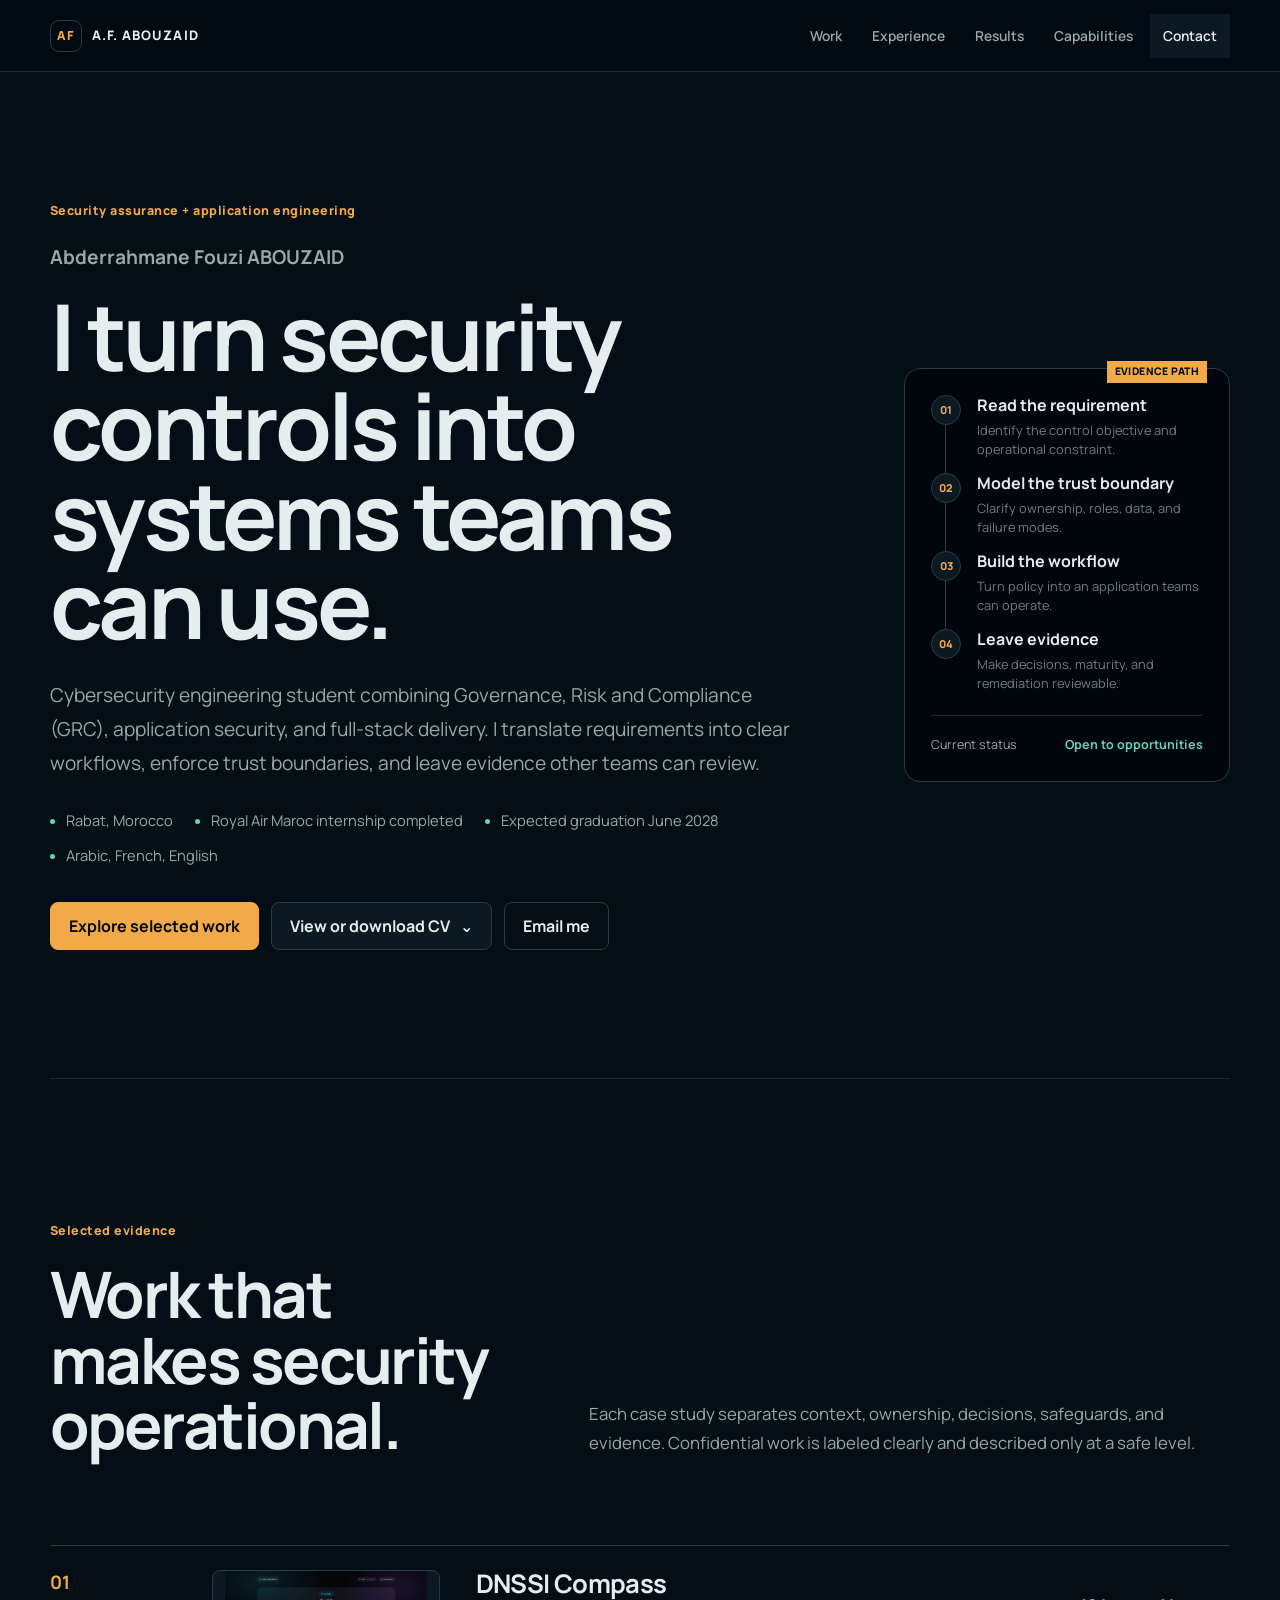
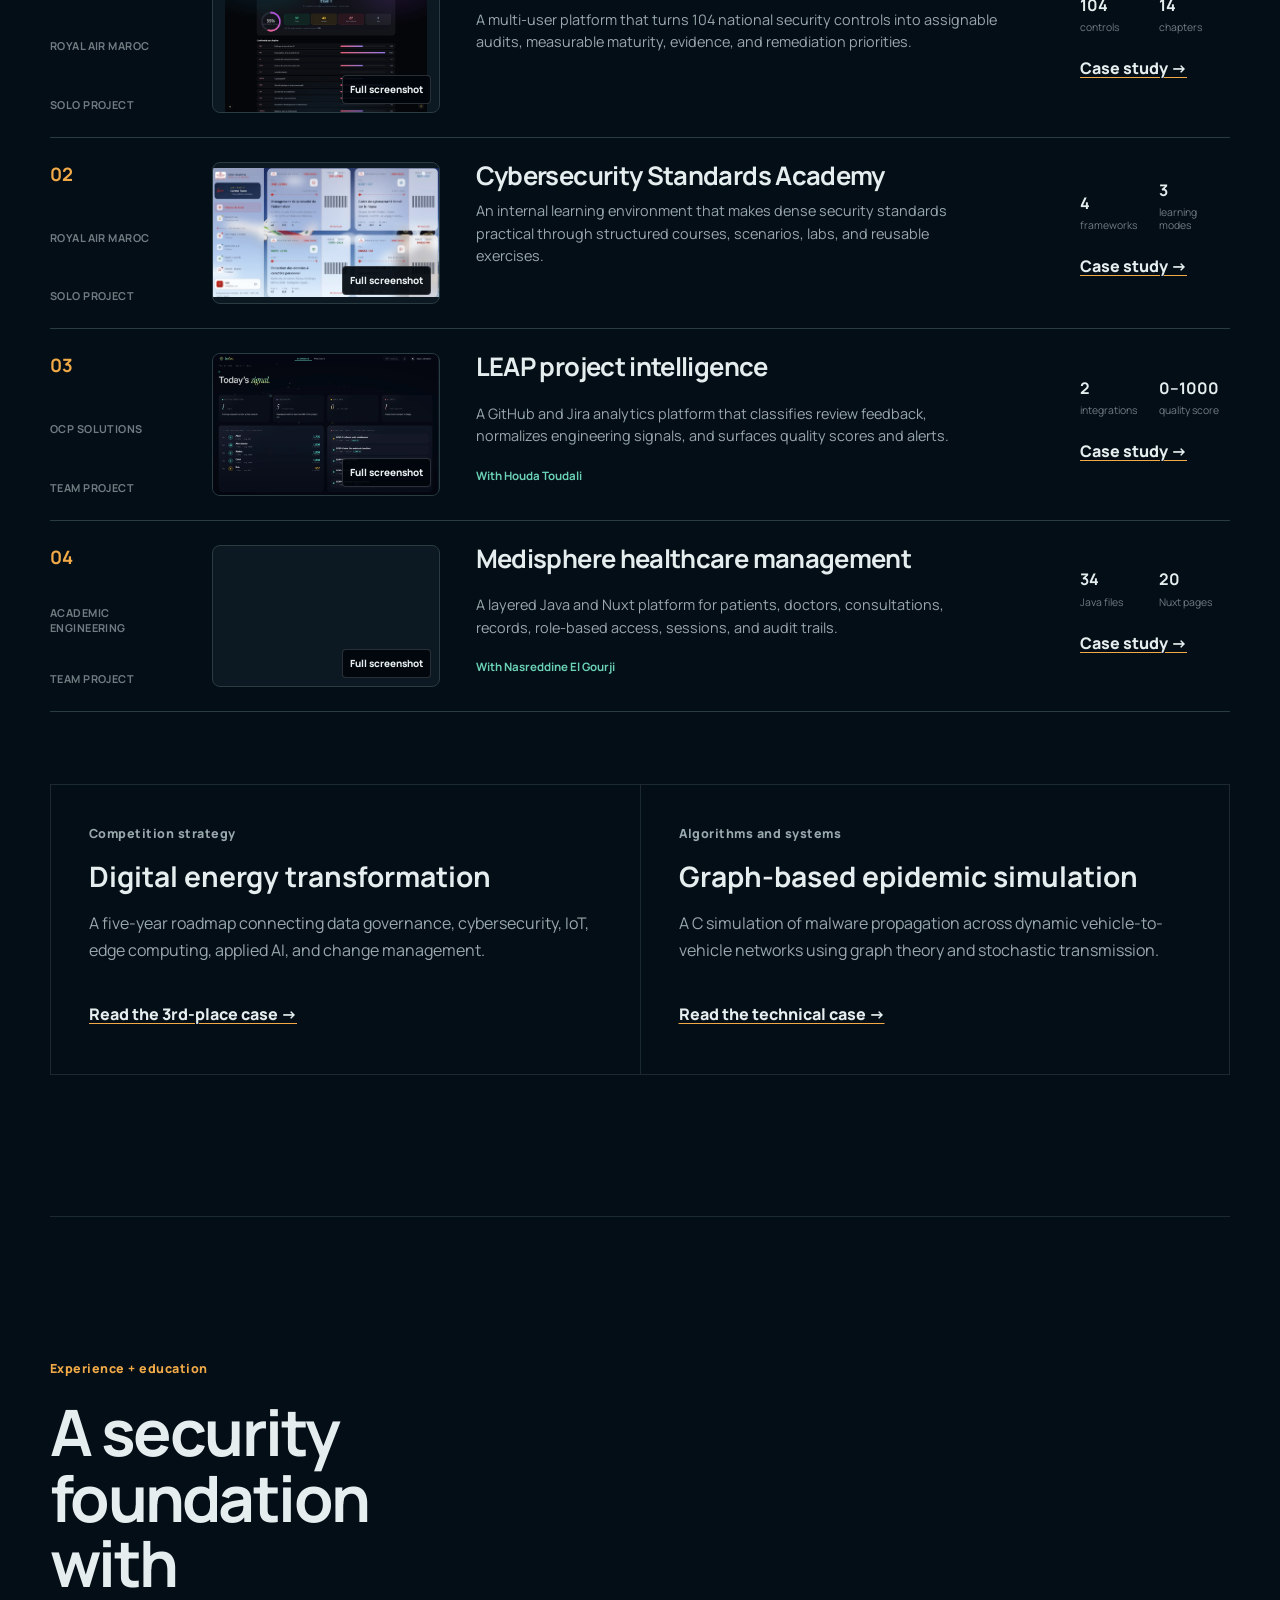
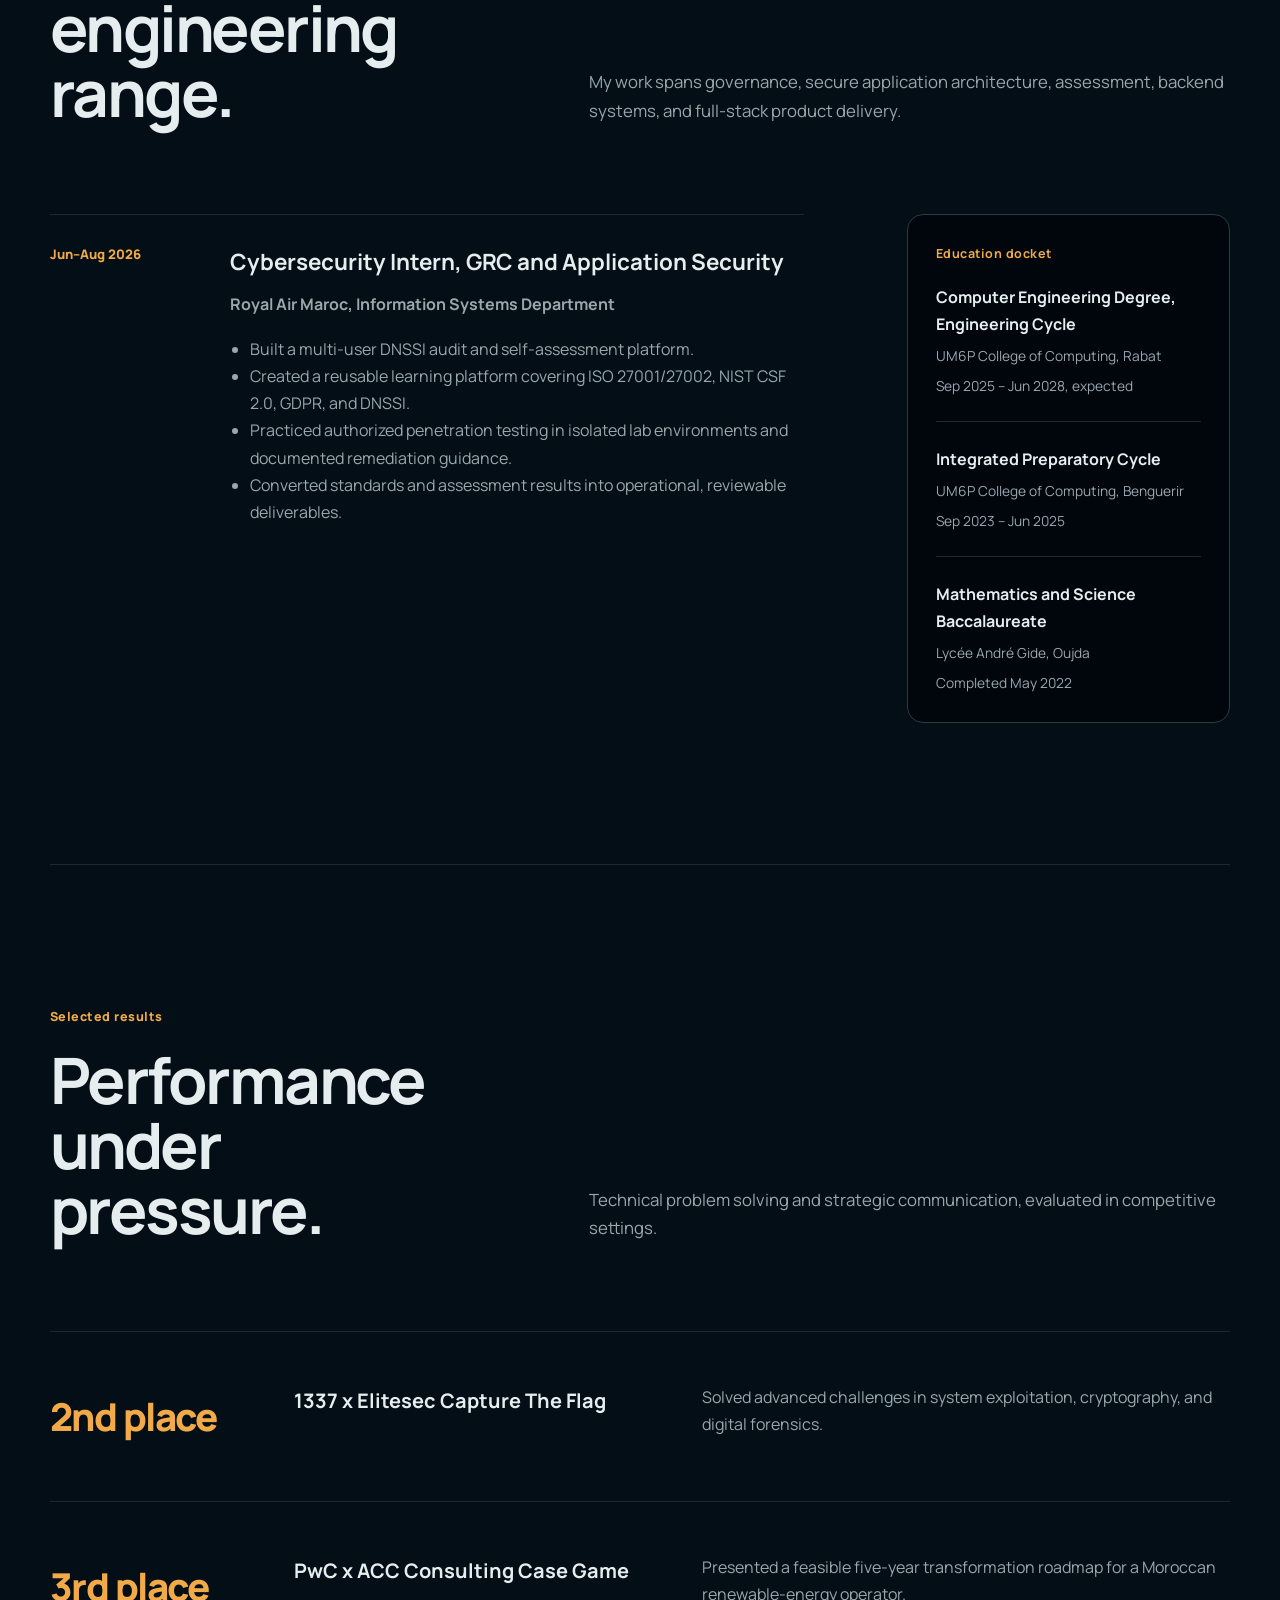
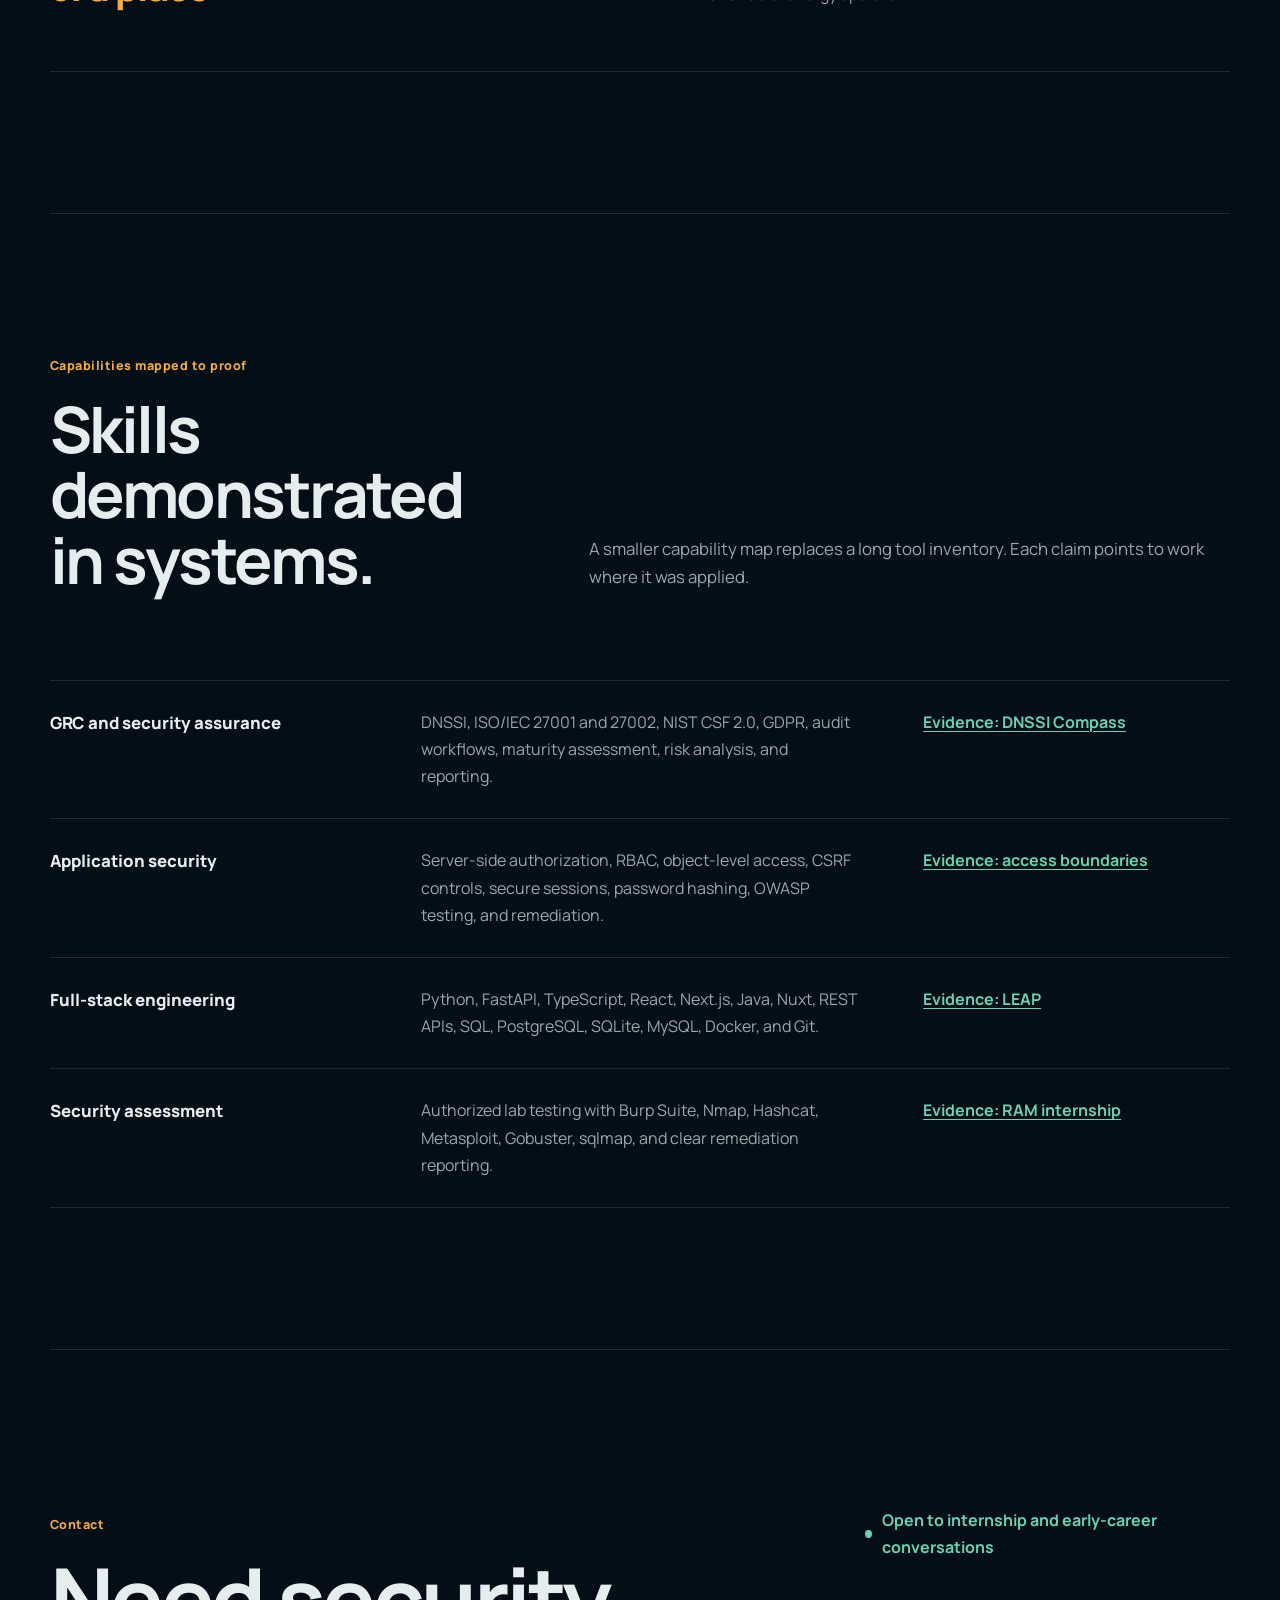
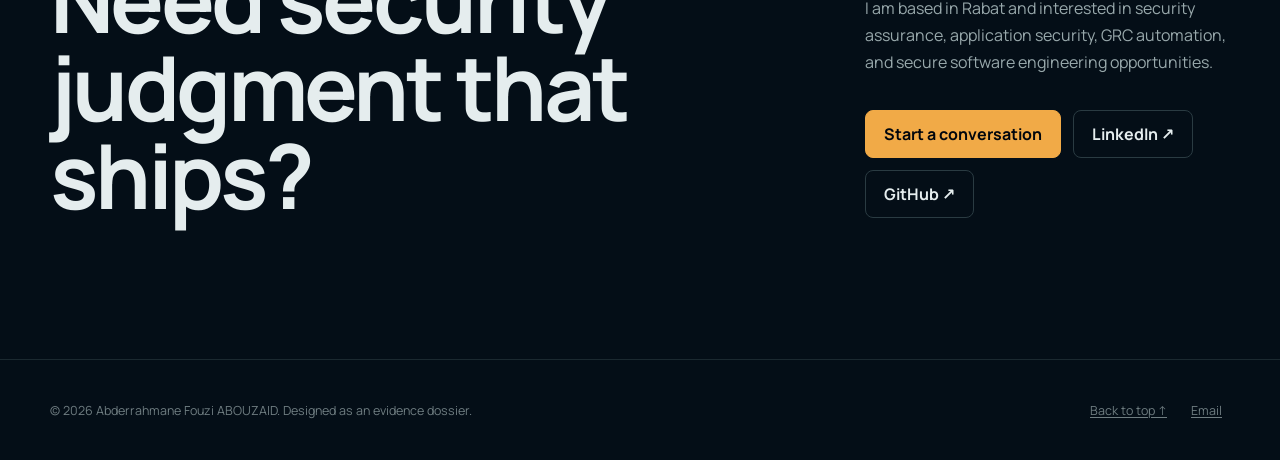
==== index.html @ c0b2b79f "dfe3" ====
<!DOCTYPE html>
<html lang="en">
  <head>
    <meta charset="utf-8">
    <meta name="viewport" content="width=device-width, initial-scale=1">
    <title>Abderrahmane Fouzi ABOUZAID | Security Assurance Engineer</title>
    <meta name="description" content="Abderrahmane Fouzi ABOUZAID is a cybersecurity engineering student building secure applications, GRC automation, and evidence-led compliance systems.">
    <meta name="theme-color" content="#101820">
    <link rel="canonical" href="https://abderrahmane-fouzi-abouzaid.github.io/">
    <link rel="icon" href="favicon.svg" type="image/svg+xml">
    <meta property="og:type" content="website">
    <meta property="og:title" content="Abderrahmane Fouzi ABOUZAID | Security Assurance Engineer">
    <meta property="og:description" content="Turning security controls into systems teams can use.">
    <meta property="og:url" content="https://abderrahmane-fouzi-abouzaid.github.io/">
    <meta property="og:image" content="https://abderrahmane-fouzi-abouzaid.github.io/assets/og-cover.png">
    <meta property="og:image:width" content="1200">
    <meta property="og:image:height" content="630">
    <meta name="twitter:card" content="summary_large_image">
    <meta name="twitter:title" content="Abderrahmane Fouzi ABOUZAID | Security Assurance Engineer">
    <meta name="twitter:description" content="Turning security controls into systems teams can use.">
    <meta name="twitter:image" content="https://abderrahmane-fouzi-abouzaid.github.io/assets/og-cover.png">
    <link rel="stylesheet" href="styles.css">
    <script type="application/ld+json">
      {
        "@context": "https://schema.org",
        "@type": "Person",
        "name": "Abderrahmane Fouzi ABOUZAID",
        "url": "https://abderrahmane-fouzi-abouzaid.github.io/",
        "email": "mailto:abderrahmaneabouzaid@gmail.com",
        "address": {
          "@type": "PostalAddress",
          "addressLocality": "Rabat",
          "addressCountry": "MA"
        },
        "alumniOf": {
          "@type": "CollegeOrUniversity",
          "name": "UM6P College of Computing"
        },
        "knowsAbout": [
          "Cybersecurity",
          "Security assurance",
          "Governance risk and compliance",
          "Application security",
          "Software engineering"
        ],
        "sameAs": [
          "https://github.com/Abderrahmane-Fouzi-ABOUZAID",
          "https://www.linkedin.com/in/abderrahmane-fouzi-abouzaid-2502b6331/"
        ]
      }
    </script>
  </head>
  <body>
    <a class="skip-link" href="#main-content">Skip to main content</a>

    <header class="site-header">
      <nav class="site-nav shell" aria-label="Primary navigation">
        <a class="brand" href="#top" aria-label="Abderrahmane Fouzi ABOUZAID, home">
          <span class="brand-mark" aria-hidden="true">AF</span>
          <span class="brand-name">A.F. ABOUZAID</span>
        </a>
        <button class="menu-toggle" type="button" aria-expanded="false" aria-controls="primary-links" aria-label="Open navigation" data-menu-button>
          <span class="menu-toggle-lines" aria-hidden="true"></span>
        </button>
        <div class="nav-links" id="primary-links" data-nav-links>
          <a href="#work">Work</a>
          <a href="#experience">Experience</a>
          <a href="#results">Results</a>
          <a href="#capabilities">Capabilities</a>
          <a href="#contact">Contact</a>
        </div>
      </nav>
    </header>

    <main id="main-content">
      <section class="hero shell" id="top" aria-labelledby="hero-title">
        <div>
          <p class="eyebrow">Security assurance + application engineering</p>
          <p class="hero-name">Abderrahmane Fouzi ABOUZAID</p>
          <h1 id="hero-title">I turn security controls into systems teams can use.</h1>
          <p class="hero-lead">Cybersecurity engineering student combining Governance, Risk and Compliance (GRC), application security, and full-stack delivery. I translate requirements into clear workflows, enforce trust boundaries, and leave evidence other teams can review.</p>
          <ul class="hero-meta" aria-label="Profile summary">
            <li>Rabat, Morocco</li>
            <li>Royal Air Maroc internship completed</li>
            <li>Expected graduation June 2028</li>
            <li>Arabic, French, English</li>
          </ul>
          <div class="action-row">
            <a class="button button-primary" href="#work">Explore selected work</a>
            <details class="cv-chooser" data-cv-chooser>
              <summary class="button">View or download CV</summary>
              <div class="cv-menu" role="group" aria-labelledby="cv-menu-heading">
                <p class="cv-menu-heading" id="cv-menu-heading">Choose a language and action</p>
                <div class="cv-row">
                  <span class="cv-language"><strong>English</strong><small>English CV</small></span>
                  <a class="cv-action" href="Abderrahmane-Fouzi-ABOUZAID-CV-Anglais.pdf" target="_blank" rel="noopener noreferrer" aria-label="View English CV, opens in a new tab">View ↗</a>
                  <a class="cv-action" href="Abderrahmane-Fouzi-ABOUZAID-CV-Anglais.pdf" download="Abderrahmane-Fouzi-ABOUZAID-CV-English.pdf" aria-label="Download English CV">Download ↓</a>
                </div>
                <div class="cv-row">
                  <span class="cv-language"><strong>Français</strong><small>CV en français</small></span>
                  <a class="cv-action" href="Abderrahmane-Fouzi-ABOUZAID-CV-Francais.pdf" target="_blank" rel="noopener noreferrer" aria-label="View French CV, opens in a new tab">View ↗</a>
                  <a class="cv-action" href="Abderrahmane-Fouzi-ABOUZAID-CV-Francais.pdf" download="Abderrahmane-Fouzi-ABOUZAID-CV-French.pdf" aria-label="Download French CV">Download ↓</a>
                </div>
              </div>
            </details>
            <a class="button button-quiet" href="mailto:abderrahmaneabouzaid@gmail.com?subject=Portfolio%20enquiry">Email me</a>
          </div>
        </div>

        <aside class="hero-dossier" aria-label="Security assurance approach">
          <ol class="assurance-path">
            <li><div><strong>Read the requirement</strong><span>Identify the control objective and operational constraint.</span></div></li>
            <li><div><strong>Model the trust boundary</strong><span>Clarify ownership, roles, data, and failure modes.</span></div></li>
            <li><div><strong>Build the workflow</strong><span>Turn policy into an application teams can operate.</span></div></li>
            <li><div><strong>Leave evidence</strong><span>Make decisions, maturity, and remediation reviewable.</span></div></li>
          </ol>
          <div class="dossier-status"><span>Current status</span><strong>Open to opportunities</strong></div>
        </aside>
      </section>

      <section class="section shell" id="work" aria-labelledby="work-title">
        <div class="section-heading">
          <div>
            <p class="section-label">Selected evidence</p>
            <h2 class="section-title" id="work-title">Work that makes security operational.</h2>
          </div>
          <p class="section-intro">Each case study separates context, ownership, decisions, safeguards, and evidence. Confidential work is labeled clearly and described only at a safe level.</p>
        </div>

        <div class="project-index-list">
          <article class="project-row">
            <p class="project-row-meta"><strong>01</strong><span>Royal Air Maroc</span><span>Solo project</span></p>
            <div class="project-row-copy">
              <h3><a href="projects/dnssi.html">DNSSI Compass</a></h3>
              <a class="project-thumb" href="assets/dnssi-compass.webp" target="_blank" rel="noopener noreferrer" aria-label="View the full DNSSI Compass screenshot in a new tab">
                <img src="assets/dnssi-compass.webp" width="2160" height="1500" alt="DNSSI Compass compliance summary with maturity and chapter-level results" loading="lazy" decoding="async">
                <span>Full screenshot ↗</span>
              </a>
              <p>A multi-user platform that turns 104 national security controls into assignable audits, measurable maturity, evidence, and remediation priorities.</p>
            </div>
            <div class="project-row-proof" aria-label="DNSSI Compass scope">
              <p><strong>104</strong><span>controls</span></p>
              <p><strong>14</strong><span>chapters</span></p>
              <a class="project-action" href="projects/dnssi.html">Case study →</a>
            </div>
          </article>

          <article class="project-row">
            <p class="project-row-meta"><strong>02</strong><span>Royal Air Maroc</span><span>Solo project</span></p>
            <div class="project-row-copy">
              <h3><a href="projects/academy.html">Cybersecurity Standards Academy</a></h3>
              <a class="project-thumb" href="assets/cybersecurity-standards-academy.webp" target="_blank" rel="noopener noreferrer" aria-label="View the full Cybersecurity Standards Academy screenshot in a new tab">
                <img src="assets/cybersecurity-standards-academy.webp" width="1873" height="1071" alt="Cybersecurity Standards Academy dashboard with ISO, NIST, GDPR, and DNSSI modules" loading="lazy" decoding="async">
                <span>Full screenshot ↗</span>
              </a>
              <p>An internal learning environment that makes dense security standards practical through structured courses, scenarios, labs, and reusable exercises.</p>
            </div>
            <div class="project-row-proof" aria-label="Standards Academy scope">
              <p><strong>4</strong><span>frameworks</span></p>
              <p><strong>3</strong><span>learning modes</span></p>
              <a class="project-action" href="projects/academy.html">Case study →</a>
            </div>
          </article>

          <article class="project-row">
            <p class="project-row-meta"><strong>03</strong><span>OCP Solutions</span><span>Team project</span></p>
            <div class="project-row-copy">
              <h3><a href="projects/leap.html">LEAP project intelligence</a></h3>
              <a class="project-thumb" href="assets/leap-dashboard.webp" target="_blank" rel="noopener noreferrer" aria-label="View the full LEAP project intelligence screenshot in a new tab">
                <img src="assets/leap-dashboard.webp" width="1440" height="900" alt="LEAP dashboard with project activity, quality scores, merge requests, and alerts" loading="lazy" decoding="async">
                <span>Full screenshot ↗</span>
              </a>
              <p>A GitHub and Jira analytics platform that classifies review feedback, normalizes engineering signals, and surfaces quality scores and alerts.</p>
              <p class="project-credit">With Houda Toudali</p>
            </div>
            <div class="project-row-proof" aria-label="LEAP system scope">
              <p><strong>2</strong><span>integrations</span></p>
              <p><strong>0–1000</strong><span>quality score</span></p>
              <a class="project-action" href="projects/leap.html">Case study →</a>
            </div>
          </article>

          <article class="project-row">
            <p class="project-row-meta"><strong>04</strong><span>Academic engineering</span><span>Team project</span></p>
            <div class="project-row-copy">
              <h3><a href="projects/medisphere.html">Medisphere healthcare management</a></h3>
              <a class="project-thumb" href="assets/medisphere-cover.webp" target="_blank" rel="noopener noreferrer" aria-label="View the full Medisphere project image in a new tab">
                <img src="assets/medisphere-cover.webp" width="1200" height="675" alt="Medisphere project cover crediting Nasreddine El Gourji and Abderrahmane Abouzaid" loading="lazy" decoding="async">
                <span>Full screenshot ↗</span>
              </a>
              <p>A layered Java and Nuxt platform for patients, doctors, consultations, records, role-based access, sessions, and audit trails.</p>
              <p class="project-credit">With Nasreddine El Gourji</p>
            </div>
            <div class="project-row-proof" aria-label="Medisphere measured scope">
              <p><strong>34</strong><span>Java files</span></p>
              <p><strong>20</strong><span>Nuxt pages</span></p>
              <a class="project-action" href="projects/medisphere.html">Case study →</a>
            </div>
          </article>
        </div>

        <section class="other-work" aria-label="Additional work">
          <article>
            <p class="project-index">Competition strategy</p>
            <h3>Digital energy transformation</h3>
            <p>A five-year roadmap connecting data governance, cybersecurity, IoT, edge computing, applied AI, and change management.</p>
            <a class="project-action" href="projects/pwc.html">Read the 3rd-place case →</a>
          </article>
          <article>
            <p class="project-index">Algorithms and systems</p>
            <h3>Graph-based epidemic simulation</h3>
            <p>A C simulation of malware propagation across dynamic vehicle-to-vehicle networks using graph theory and stochastic transmission.</p>
            <a class="project-action" href="projects/graph-simulation.html">Read the technical case →</a>
          </article>
        </section>
      </section>

      <section class="section shell" id="experience" aria-labelledby="experience-title">
        <div class="section-heading">
          <div>
            <p class="section-label">Experience + education</p>
            <h2 class="section-title" id="experience-title">A security foundation with engineering range.</h2>
          </div>
          <p class="section-intro">My work spans governance, secure application architecture, assessment, backend systems, and full-stack product delivery.</p>
        </div>

        <div class="experience-grid">
          <div class="timeline">
            <article class="timeline-item">
              <time class="timeline-date" datetime="2026-06">Jun–Aug 2026</time>
              <div class="timeline-content">
                <h3>Cybersecurity Intern, GRC and Application Security</h3>
                <p><strong>Royal Air Maroc, Information Systems Department</strong></p>
                <ul>
                  <li>Built a multi-user DNSSI audit and self-assessment platform.</li>
                  <li>Created a reusable learning platform covering ISO 27001/27002, NIST CSF 2.0, GDPR, and DNSSI.</li>
                  <li>Practiced authorized penetration testing in isolated lab environments and documented remediation guidance.</li>
                  <li>Converted standards and assessment results into operational, reviewable deliverables.</li>
                </ul>
              </div>
            </article>
          </div>

          <aside class="education-docket" aria-labelledby="education-docket-title">
            <h3 id="education-docket-title">Education docket</h3>
            <div class="education-item">
              <strong>Computer Engineering Degree, Engineering Cycle</strong>
              <span>UM6P College of Computing, Rabat</span>
              <span>Sep 2025 – Jun 2028, expected</span>
            </div>
            <div class="education-item">
              <strong>Integrated Preparatory Cycle</strong>
              <span>UM6P College of Computing, Benguerir</span>
              <span>Sep 2023 – Jun 2025</span>
            </div>
            <div class="education-item">
              <strong>Mathematics and Science Baccalaureate</strong>
              <span>Lycée André Gide, Oujda</span>
              <span>Completed May 2022</span>
            </div>
          </aside>
        </div>
      </section>

      <section class="section shell" id="results" aria-labelledby="results-title">
        <div class="section-heading">
          <div>
            <p class="section-label">Selected results</p>
            <h2 class="section-title" id="results-title">Performance under pressure.</h2>
          </div>
          <p class="section-intro">Technical problem solving and strategic communication, evaluated in competitive settings.</p>
        </div>

        <div class="result-list">
          <article class="result-item">
            <div class="result-rank">2nd place</div>
            <h3>1337 x Elitesec Capture The Flag</h3>
            <p>Solved advanced challenges in system exploitation, cryptography, and digital forensics.</p>
          </article>
          <article class="result-item">
            <div class="result-rank">3rd place</div>
            <h3>PwC x ACC Consulting Case Game</h3>
            <p>Presented a feasible five-year transformation roadmap for a Moroccan renewable-energy operator.</p>
          </article>
        </div>
      </section>

      <section class="section shell" id="capabilities" aria-labelledby="capabilities-title">
        <div class="section-heading">
          <div>
            <p class="section-label">Capabilities mapped to proof</p>
            <h2 class="section-title" id="capabilities-title">Skills demonstrated in systems.</h2>
          </div>
          <p class="section-intro">A smaller capability map replaces a long tool inventory. Each claim points to work where it was applied.</p>
        </div>

        <dl class="capability-map">
          <div class="capability-row">
            <dt>GRC and security assurance</dt>
            <dd>DNSSI, ISO/IEC 27001 and 27002, NIST CSF 2.0, GDPR, audit workflows, maturity assessment, risk analysis, and reporting.</dd>
            <dd class="capability-proof"><a href="projects/dnssi.html">Evidence: DNSSI Compass</a></dd>
          </div>
          <div class="capability-row">
            <dt>Application security</dt>
            <dd>Server-side authorization, RBAC, object-level access, CSRF controls, secure sessions, password hashing, OWASP testing, and remediation.</dd>
            <dd class="capability-proof"><a href="projects/dnssi.html#security">Evidence: access boundaries</a></dd>
          </div>
          <div class="capability-row">
            <dt>Full-stack engineering</dt>
            <dd>Python, FastAPI, TypeScript, React, Next.js, Java, Nuxt, REST APIs, SQL, PostgreSQL, SQLite, MySQL, Docker, and Git.</dd>
            <dd class="capability-proof"><a href="projects/leap.html">Evidence: LEAP</a></dd>
          </div>
          <div class="capability-row">
            <dt>Security assessment</dt>
            <dd>Authorized lab testing with Burp Suite, Nmap, Hashcat, Metasploit, Gobuster, sqlmap, and clear remediation reporting.</dd>
            <dd class="capability-proof"><a href="#experience">Evidence: RAM internship</a></dd>
          </div>
        </dl>
      </section>

      <section class="section shell contact-section" id="contact" aria-labelledby="contact-title">
        <div>
          <p class="section-label">Contact</p>
          <h2 id="contact-title">Need security judgment that ships?</h2>
        </div>
        <div class="contact-copy">
          <p class="availability">Open to internship and early-career conversations</p>
          <p>I am based in Rabat and interested in security assurance, application security, GRC automation, and secure software engineering opportunities.</p>
          <div class="action-row">
            <a class="button button-primary" href="mailto:abderrahmaneabouzaid@gmail.com?subject=Portfolio%20enquiry">Start a conversation</a>
            <a class="button button-quiet" href="https://www.linkedin.com/in/abderrahmane-fouzi-abouzaid-2502b6331/" target="_blank" rel="noopener noreferrer" aria-label="Visit LinkedIn profile, opens in a new tab">LinkedIn ↗</a>
            <a class="button button-quiet" href="https://github.com/Abderrahmane-Fouzi-ABOUZAID" target="_blank" rel="noopener noreferrer" aria-label="Visit GitHub profile, opens in a new tab">GitHub ↗</a>
          </div>
        </div>
      </section>
    </main>

    <footer class="site-footer">
      <div class="shell footer-inner">
        <span>© <span data-year></span> Abderrahmane Fouzi ABOUZAID. Designed as an evidence dossier.</span>
        <span class="footer-links"><a href="#top">Back to top ↑</a><a href="mailto:abderrahmaneabouzaid@gmail.com">Email</a></span>
      </div>
    </footer>

    <script src="script.js" defer></script>
  </body>
</html>
---- styles.css ----
@import url('https://fonts.googleapis.com/css2?family=Manrope:wght@400;500;600;700;800&display=swap');

:root {
  color-scheme: dark;
  --ink: oklch(0.16 0.025 242);
  --ink-deep: oklch(0.12 0.021 242);
  --panel: oklch(0.205 0.025 242);
  --panel-strong: oklch(0.245 0.027 242);
  --paper: oklch(0.94 0.009 210);
  --muted: oklch(0.72 0.018 210);
  --quiet: oklch(0.58 0.018 215);
  --line: oklch(0.34 0.025 228);
  --line-soft: oklch(0.27 0.023 232);
  --signal: oklch(0.79 0.14 72);
  --signal-strong: oklch(0.84 0.15 75);
  --assurance: oklch(0.79 0.105 174);
  --danger: oklch(0.72 0.14 28);
  --radius-sm: 8px;
  --radius: 16px;
  --max: 1180px;
  --header-height: 72px;
}

* {
  box-sizing: border-box;
}

html {
  width: 100%;
  max-width: 100%;
  scroll-behavior: smooth;
  scroll-padding-top: calc(var(--header-height) + 24px);
}

body {
  width: 100%;
  max-width: 100%;
  margin: 0;
  min-width: 320px;
  overflow-x: clip;
  background:
    linear-gradient(90deg, transparent calc(50% - 0.5px), oklch(0.32 0.022 230 / 0.16) 50%, transparent calc(50% + 0.5px)),
    var(--ink);
  color: var(--paper);
  font-family: 'Manrope', system-ui, -apple-system, BlinkMacSystemFont, 'Segoe UI', sans-serif;
  font-size: 16px;
  line-height: 1.7;
  text-rendering: optimizeLegibility;
}

body.menu-open {
  overflow: hidden;
}

img,
svg {
  display: block;
  max-width: 100%;
}

button,
summary,
a {
  -webkit-tap-highlight-color: transparent;
}

a {
  color: inherit;
  text-decoration-thickness: 1px;
  text-underline-offset: 0.2em;
}

button,
summary {
  font: inherit;
}

button {
  color: inherit;
}

:focus-visible {
  outline: 3px solid var(--signal);
  outline-offset: 4px;
}

::selection {
  background: var(--signal);
  color: var(--ink-deep);
}

.skip-link {
  position: fixed;
  z-index: 100;
  top: 12px;
  left: 12px;
  padding: 10px 14px;
  background: var(--signal);
  color: var(--ink-deep);
  font-weight: 800;
  transform: translateY(-160%);
  transition: transform 180ms cubic-bezier(0.22, 1, 0.36, 1);
}

.skip-link:focus {
  transform: translateY(0);
}

.shell {
  width: min(calc(100% - 40px), var(--max));
  margin-inline: auto;
}

.site-header {
  position: sticky;
  z-index: 50;
  top: 0;
  height: var(--header-height);
  border-bottom: 1px solid var(--line-soft);
  background: oklch(0.15 0.025 242 / 0.96);
}

.site-nav {
  display: flex;
  align-items: center;
  justify-content: space-between;
  max-width: calc(100vw - 28px);
  height: 100%;
}

.brand {
  display: inline-flex;
  align-items: center;
  min-height: 44px;
  font-size: 0.82rem;
  font-weight: 800;
  letter-spacing: 0.08em;
  text-decoration: none;
}

.brand-mark {
  display: grid;
  width: 32px;
  height: 32px;
  margin-right: 10px;
  place-items: center;
  border: 1px solid var(--line);
  border-radius: 9px;
  color: var(--signal);
  font-size: 0.78rem;
}

.nav-links {
  display: flex;
  align-items: center;
  gap: 4px;
}

.nav-links a {
  display: inline-flex;
  align-items: center;
  min-height: 44px;
  padding: 0 13px;
  color: var(--muted);
  font-size: 0.86rem;
  font-weight: 600;
  text-decoration: none;
  transition: color 180ms cubic-bezier(0.22, 1, 0.36, 1), background-color 180ms cubic-bezier(0.22, 1, 0.36, 1);
}

.nav-links a:hover,
.nav-links a[aria-current='location'] {
  background: var(--panel);
  color: var(--paper);
}

.menu-toggle {
  display: none;
  flex: 0 0 auto;
  align-items: center;
  justify-content: center;
  min-width: 44px;
  min-height: 44px;
  border: 1px solid var(--line);
  border-radius: var(--radius-sm);
  background: var(--panel);
  cursor: pointer;
}

.menu-toggle-lines,
.menu-toggle-lines::before,
.menu-toggle-lines::after {
  width: 20px;
  height: 1px;
  background: var(--paper);
}

.menu-toggle-lines {
  position: relative;
}

.menu-toggle-lines::before,
.menu-toggle-lines::after {
  position: absolute;
  left: 0;
  content: '';
  transition: transform 180ms cubic-bezier(0.22, 1, 0.36, 1), top 180ms cubic-bezier(0.22, 1, 0.36, 1);
}

.menu-toggle-lines::before {
  top: -6px;
}

.menu-toggle-lines::after {
  top: 6px;
}

.menu-toggle[aria-expanded='true'] .menu-toggle-lines {
  background: transparent;
}

.menu-toggle[aria-expanded='true'] .menu-toggle-lines::before {
  top: 0;
  transform: rotate(45deg);
}

.menu-toggle[aria-expanded='true'] .menu-toggle-lines::after {
  top: 0;
  transform: rotate(-45deg);
}

.hero {
  display: grid;
  grid-template-columns: minmax(0, 1.5fr) minmax(300px, 0.65fr);
  gap: clamp(48px, 8vw, 112px);
  align-items: center;
  min-height: calc(100svh - var(--header-height));
  padding-block: clamp(72px, 10vw, 130px);
}

.eyebrow,
.section-label,
.case-eyebrow {
  margin: 0 0 20px;
  color: var(--signal);
  font-size: 0.78rem;
  font-weight: 800;
  letter-spacing: 0.04em;
}

.hero-name {
  margin: 0 0 18px;
  color: var(--muted);
  font-size: clamp(1rem, 1.5vw, 1.2rem);
  font-weight: 700;
}

h1,
h2,
h3,
p {
  overflow-wrap: anywhere;
}

.hero > *,
.section-heading > *,
.project-row > *,
.experience-grid > *,
.contact-section > *,
.case-body > * {
  min-width: 0;
}

.hero h1,
.case-hero h1 {
  max-width: 850px;
  margin: 0;
  font-size: clamp(3rem, 7.2vw, 6.8rem);
  font-weight: 700;
  letter-spacing: -0.04em;
  line-height: 0.97;
}

.hero-lead {
  max-width: 68ch;
  margin: 30px 0 0;
  color: var(--muted);
  font-size: clamp(1.05rem, 1.5vw, 1.25rem);
  line-height: 1.75;
}

.hero-meta {
  display: flex;
  flex-wrap: wrap;
  gap: 10px 22px;
  margin: 28px 0 0;
  padding: 0;
  color: var(--muted);
  font-size: 0.92rem;
  list-style: none;
}

.hero-meta li {
  position: relative;
  padding-left: 16px;
}

.hero-meta li::before {
  position: absolute;
  top: 0.75em;
  left: 0;
  width: 5px;
  height: 5px;
  border-radius: 50%;
  background: var(--assurance);
  content: '';
}

.action-row {
  display: flex;
  flex-wrap: wrap;
  gap: 12px;
  margin-top: 34px;
}

.button,
.text-action,
.cv-action {
  display: inline-flex;
  align-items: center;
  justify-content: center;
  min-height: 48px;
  padding: 0 18px;
  border: 1px solid var(--line);
  border-radius: var(--radius-sm);
  background: var(--panel);
  color: var(--paper);
  font-weight: 700;
  text-decoration: none;
  cursor: pointer;
  transition: transform 180ms cubic-bezier(0.22, 1, 0.36, 1), border-color 180ms cubic-bezier(0.22, 1, 0.36, 1), background-color 180ms cubic-bezier(0.22, 1, 0.36, 1);
}

.button:hover,
.text-action:hover,
.cv-action:hover {
  border-color: var(--quiet);
  background: var(--panel-strong);
  transform: translateY(-2px);
}

.button-primary {
  border-color: var(--signal);
  background: var(--signal);
  color: var(--ink-deep);
}

.button-primary:hover {
  border-color: var(--signal-strong);
  background: var(--signal-strong);
}

.button-quiet {
  background: transparent;
}

.cv-chooser {
  position: relative;
}

.cv-chooser summary {
  list-style: none;
}

.cv-chooser summary::-webkit-details-marker {
  display: none;
}

.cv-chooser summary::after {
  margin-left: 10px;
  content: '⌄';
}

.cv-chooser[open] summary::after {
  content: '⌃';
}

.cv-menu {
  position: absolute;
  z-index: 20;
  top: calc(100% + 10px);
  left: 0;
  width: min(380px, calc(100vw - 40px));
  padding: 16px;
  border: 1px solid var(--line);
  border-radius: var(--radius);
  background: var(--ink-deep);
}

.cv-menu-heading {
  margin: 0 0 12px;
  color: var(--muted);
  font-size: 0.82rem;
  font-weight: 700;
}

.cv-row {
  display: grid;
  grid-template-columns: 1fr auto auto;
  gap: 8px;
  align-items: center;
  padding: 10px 6px;
  border-top: 1px solid var(--line-soft);
}

.cv-language strong,
.cv-language small {
  display: block;
}

.cv-language small {
  color: var(--quiet);
  font-size: 0.74rem;
}

.cv-action {
  min-width: 72px;
  min-height: 44px;
  padding: 0 12px;
  font-size: 0.78rem;
}

.hero-dossier {
  position: relative;
  padding: 26px;
  border: 1px solid var(--line);
  border-radius: var(--radius);
  background: var(--ink-deep);
}

.hero-dossier::before {
  position: absolute;
  top: -8px;
  right: 22px;
  padding: 2px 8px;
  background: var(--signal);
  color: var(--ink-deep);
  content: 'EVIDENCE PATH';
  font-size: 0.65rem;
  font-weight: 800;
  letter-spacing: 0.04em;
}

.assurance-path {
  margin: 0;
  padding: 0;
  list-style: none;
  counter-reset: assurance;
}

.assurance-path li {
  position: relative;
  display: grid;
  grid-template-columns: 34px 1fr;
  gap: 12px;
  min-height: 78px;
  counter-increment: assurance;
}

.assurance-path li::before {
  display: grid;
  z-index: 1;
  width: 28px;
  height: 28px;
  place-items: center;
  border: 1px solid var(--line);
  border-radius: 50%;
  background: var(--panel);
  color: var(--signal);
  content: counter(assurance, decimal-leading-zero);
  font-size: 0.68rem;
  font-weight: 800;
}

.assurance-path li:not(:last-child)::after {
  position: absolute;
  top: 28px;
  bottom: 0;
  left: 14px;
  width: 1px;
  background: var(--line);
  content: '';
}

.assurance-path strong,
.assurance-path span {
  display: block;
}

.assurance-path strong {
  line-height: 1.35;
}

.assurance-path span {
  margin-top: 4px;
  color: var(--quiet);
  font-size: 0.8rem;
  line-height: 1.5;
}

.dossier-status {
  display: grid;
  grid-template-columns: 1fr auto;
  gap: 12px;
  margin-top: 8px;
  padding-top: 18px;
  border-top: 1px solid var(--line-soft);
  color: var(--muted);
  font-size: 0.78rem;
}

.dossier-status strong {
  color: var(--assurance);
}

.section {
  padding-block: clamp(88px, 11vw, 150px);
  border-top: 1px solid var(--line-soft);
}

.section-heading {
  display: grid;
  grid-template-columns: minmax(0, 0.7fr) minmax(300px, 1fr);
  gap: clamp(30px, 7vw, 100px);
  align-items: end;
  margin-bottom: clamp(48px, 7vw, 88px);
}

.section-title {
  max-width: 720px;
  margin: 0;
  font-size: clamp(2.2rem, 5vw, 4.8rem);
  font-weight: 700;
  letter-spacing: -0.04em;
  line-height: 1.02;
}

.section-intro {
  max-width: 64ch;
  margin: 0;
  color: var(--muted);
  font-size: 1.05rem;
}

.project-index-list {
  border-top: 1px solid var(--line);
}

.project-row {
  --project-gap: clamp(20px, 2.8vw, 42px);
  display: grid;
  grid-template-columns: 126px minmax(0, 1fr) 150px;
  gap: var(--project-gap);
  align-items: center;
  padding-block: 24px;
  border-bottom: 1px solid var(--line);
}

.project-row-meta {
  display: grid;
  align-self: stretch;
  align-content: space-between;
  gap: 4px;
  margin: 0;
  color: var(--quiet);
  font-size: 0.68rem;
  font-weight: 700;
  letter-spacing: 0.04em;
  line-height: 1.35;
  text-transform: uppercase;
}

.project-row-meta strong {
  color: var(--signal);
  font-size: 1.15rem;
}

.project-row-meta span {
  display: block;
}

.project-thumb {
  position: relative;
  display: block;
  overflow: hidden;
  aspect-ratio: 16 / 10;
  border: 1px solid var(--line);
  border-radius: 8px;
  background: var(--panel);
}

.project-thumb img {
  position: absolute;
  inset: 0;
  width: 100%;
  height: 100%;
  object-fit: contain;
  object-position: center;
  transition: transform 320ms cubic-bezier(0.22, 1, 0.36, 1), opacity 180ms ease;
}

.project-thumb span {
  position: absolute;
  right: 8px;
  bottom: 8px;
  padding: 5px 7px;
  border: 1px solid oklch(0.93 0.01 230 / 0.18);
  border-radius: 4px;
  background: oklch(0.12 0.021 242 / 0.92);
  color: var(--paper);
  font-size: 0.62rem;
  font-weight: 800;
}

.project-thumb:hover img {
  opacity: 0.86;
  transform: scale(1.025);
}

.project-index {
  margin: 0 0 16px;
  color: var(--signal);
  font-size: 0.78rem;
  font-weight: 800;
  letter-spacing: 0.04em;
}

.project-row-copy {
  display: grid;
  grid-template-columns: 228px minmax(0, 1fr);
  column-gap: var(--project-gap);
  align-content: center;
}

.project-row-copy > .project-thumb {
  grid-column: 1;
  grid-row: 1 / span 3;
  align-self: center;
}

.project-row-copy > h3,
.project-row-copy > p {
  grid-column: 2;
}

.project-row-copy h3 {
  margin: 0;
  font-size: clamp(1.25rem, 2vw, 1.75rem);
  letter-spacing: -0.025em;
  line-height: 1.12;
}

.project-row-copy h3 a {
  color: var(--paper);
  text-decoration-color: transparent;
}

.project-row-copy h3 a:hover {
  text-decoration-color: var(--signal);
}

.project-row-copy > p {
  max-width: 58ch;
  margin: 10px 0 0;
  color: var(--muted);
  font-size: 0.9rem;
  line-height: 1.55;
}

.project-row-copy .project-credit {
  margin-top: 8px;
  color: var(--assurance);
  font-size: 0.72rem;
  font-weight: 700;
}

.project-row-proof {
  display: grid;
  grid-template-columns: repeat(2, minmax(0, 1fr));
  gap: 12px 8px;
  align-items: end;
}

.project-row-proof p {
  margin: 0;
}

.project-row-proof strong,
.project-row-proof span {
  display: block;
}

.project-row-proof strong {
  color: var(--paper);
  font-size: 1rem;
}

.project-row-proof span {
  margin-top: 2px;
  color: var(--quiet);
  font-size: 0.65rem;
  line-height: 1.3;
}

.project-row-proof .project-action {
  grid-column: 1 / -1;
}

.project-action {
  display: inline-flex;
  align-items: center;
  min-height: 44px;
  color: var(--paper);
  font-weight: 800;
  text-decoration-color: var(--signal);
}

body.screenshot-open {
  overflow: hidden;
}

.screenshot-viewer {
  width: min(1280px, calc(100% - 24px));
  height: calc(100% - 24px);
  height: calc(100dvh - 24px);
  max-width: none;
  max-height: none;
  padding: 0;
  overflow: hidden;
  border: 1px solid var(--line);
  border-radius: var(--radius-sm);
  background: var(--ink-deep);
  color: var(--paper);
}

.screenshot-viewer[open] {
  display: grid;
  grid-template-rows: auto minmax(0, 1fr);
}

.screenshot-viewer::backdrop {
  background: oklch(0.12 0.021 242 / 0.94);
}

.screenshot-toolbar {
  display: flex;
  flex-wrap: wrap;
  align-items: center;
  gap: 8px 16px;
  padding: 12px;
  border-bottom: 1px solid var(--line);
}

.screenshot-title {
  flex: 1 1 200px;
  margin: 0;
  font-size: 1rem;
  line-height: 1.4;
}

.screenshot-toolbar button {
  min-height: 44px;
  padding: 8px 12px;
  border: 1px solid var(--line);
  border-radius: var(--radius-sm);
  background: var(--panel);
  font-weight: 700;
  cursor: pointer;
}

.screenshot-toolbar button:hover {
  background: var(--panel-strong);
}

.screenshot-stage {
  min-height: 0;
  overflow: auto;
  overscroll-behavior: contain;
}

.screenshot-stage img {
  width: 100%;
  height: 100%;
  object-fit: contain;
}

.screenshot-stage.is-zoomed img {
  width: auto;
  height: auto;
  max-width: none;
  margin-inline: auto;
}

.other-work {
  display: grid;
  grid-template-columns: repeat(2, 1fr);
  gap: 1px;
  margin-top: clamp(48px, 6vw, 72px);
  border: 1px solid var(--line-soft);
  background: var(--line-soft);
}

.other-work article {
  min-height: 220px;
  padding: clamp(26px, 3vw, 38px);
  background: var(--ink);
}

.other-work h3 {
  margin: 0;
  font-size: clamp(1.4rem, 2.2vw, 2rem);
  line-height: 1.2;
}

.other-work p {
  color: var(--muted);
}

.other-work .project-action {
  margin-top: 12px;
}

.experience-grid {
  display: grid;
  grid-template-columns: minmax(0, 1.4fr) minmax(280px, 0.6fr);
  gap: clamp(42px, 8vw, 110px);
}

.timeline-item {
  display: grid;
  grid-template-columns: 150px 1fr;
  gap: 30px;
  padding-block: 28px;
  border-top: 1px solid var(--line-soft);
}

.timeline-date {
  color: var(--signal);
  font-size: 0.82rem;
  font-weight: 800;
}

.timeline-content h3 {
  margin: 0;
  font-size: 1.4rem;
}

.timeline-content p {
  max-width: 66ch;
  margin: 10px 0 0;
  color: var(--muted);
}

.timeline-content ul {
  margin: 18px 0 0;
  padding-left: 20px;
  color: var(--muted);
}

.education-docket {
  align-self: start;
  padding: 28px;
  border: 1px solid var(--line);
  border-radius: var(--radius);
  background: var(--ink-deep);
}

.education-docket h3 {
  margin: 0 0 20px;
  color: var(--signal);
  font-size: 0.78rem;
  letter-spacing: 0.04em;
}

.education-item + .education-item {
  margin-top: 24px;
  padding-top: 24px;
  border-top: 1px solid var(--line-soft);
}

.education-item strong,
.education-item span {
  display: block;
}

.education-item span {
  margin-top: 6px;
  color: var(--muted);
  font-size: 0.86rem;
}

.result-list {
  border-top: 1px solid var(--line-soft);
}

.result-item {
  display: grid;
  grid-template-columns: 180px minmax(230px, 0.65fr) minmax(300px, 1fr);
  gap: clamp(24px, 5vw, 72px);
  padding-block: clamp(28px, 5vw, 52px);
  border-bottom: 1px solid var(--line-soft);
}

.result-rank {
  color: var(--signal);
  font-size: clamp(1.7rem, 3vw, 2.6rem);
  font-weight: 800;
  letter-spacing: -0.04em;
}

.result-item h3,
.result-item p {
  margin: 0;
}

.result-item h3 {
  font-size: 1.25rem;
}

.result-item p {
  color: var(--muted);
}

.capability-map {
  margin: 0;
  border-top: 1px solid var(--line-soft);
}

.capability-row {
  display: grid;
  grid-template-columns: minmax(220px, 0.7fr) minmax(300px, 1fr) minmax(240px, 0.7fr);
  gap: clamp(24px, 5vw, 72px);
  padding-block: 28px;
  border-bottom: 1px solid var(--line-soft);
}

.capability-row dt {
  font-size: 1.05rem;
  font-weight: 800;
}

.capability-row dd {
  margin: 0;
  color: var(--muted);
}

.capability-proof a {
  color: var(--assurance);
  font-weight: 700;
}

.contact-section {
  display: grid;
  grid-template-columns: minmax(0, 1.15fr) minmax(280px, 0.6fr);
  gap: clamp(40px, 9vw, 130px);
  align-items: end;
}

.contact-section h2 {
  max-width: 900px;
  margin: 0;
  font-size: clamp(2.7rem, 7vw, 6.5rem);
  letter-spacing: -0.04em;
  line-height: 0.98;
}

.contact-copy {
  color: var(--muted);
}

.availability {
  display: inline-flex;
  align-items: center;
  gap: 10px;
  margin-bottom: 18px;
  color: var(--assurance);
  font-weight: 700;
}

.availability::before {
  width: 8px;
  height: 8px;
  border-radius: 50%;
  background: var(--assurance);
  content: '';
}

.site-footer {
  padding-block: 28px;
  border-top: 1px solid var(--line-soft);
  color: var(--quiet);
  font-size: 0.78rem;
}

.footer-inner {
  display: flex;
  flex-wrap: wrap;
  gap: 16px;
  justify-content: space-between;
  align-items: center;
}

.footer-links {
  display: flex;
  gap: 8px;
}

.footer-links a {
  display: inline-flex;
  align-items: center;
  min-height: 44px;
  padding-inline: 8px;
}

/* Case studies */
.case-main {
  overflow: hidden;
}

.case-hero {
  padding-block: clamp(72px, 10vw, 130px);
}

.case-hero h1 {
  max-width: 1050px;
  font-size: clamp(2.8rem, 6.6vw, 6rem);
}

.case-deck {
  max-width: 74ch;
  margin: 28px 0 0;
  color: var(--muted);
  font-size: clamp(1.05rem, 1.5vw, 1.25rem);
}

.case-meta {
  display: grid;
  grid-template-columns: repeat(4, 1fr);
  margin-top: 52px;
  border-block: 1px solid var(--line-soft);
}

.case-meta div {
  padding: 18px 18px 18px 0;
}

.case-meta div + div {
  padding-left: 18px;
  border-left: 1px solid var(--line-soft);
}

.case-meta dt {
  color: var(--quiet);
  font-size: 0.7rem;
  font-weight: 800;
  letter-spacing: 0.04em;
}

.case-meta dd {
  margin: 6px 0 0;
  font-weight: 700;
  line-height: 1.45;
}

.case-visual {
  margin: 0;
  overflow: hidden;
  border: 1px solid var(--line);
  border-radius: var(--radius);
  background: var(--panel);
}

.case-visual img {
  width: 100%;
  height: auto;
}

.case-visual figcaption {
  padding: 14px 18px;
  border-top: 1px solid var(--line-soft);
  color: var(--quiet);
  font-size: 0.78rem;
}

.case-body {
  display: grid;
  grid-template-columns: minmax(200px, 0.38fr) minmax(0, 1fr);
  gap: clamp(34px, 8vw, 120px);
  padding-block: clamp(80px, 10vw, 140px);
}

.case-body + .case-body {
  border-top: 1px solid var(--line-soft);
}

.case-body h2 {
  position: sticky;
  top: calc(var(--header-height) + 24px);
  align-self: start;
  margin: 0;
  color: var(--signal);
  font-size: 0.78rem;
  letter-spacing: 0.04em;
}

.case-content {
  max-width: 780px;
}

.case-content h3 {
  margin: 0 0 18px;
  font-size: clamp(1.7rem, 3vw, 2.8rem);
  letter-spacing: -0.035em;
  line-height: 1.12;
}

.case-content h3:not(:first-child) {
  margin-top: 48px;
}

.case-content p,
.case-content li {
  color: var(--muted);
}

.case-content ul {
  padding-left: 20px;
}

.case-content strong {
  color: var(--paper);
}

.decision-grid {
  display: grid;
  grid-template-columns: repeat(2, 1fr);
  gap: 1px;
  margin-top: 32px;
  border: 1px solid var(--line-soft);
  background: var(--line-soft);
}

.decision {
  padding: 26px;
  background: var(--ink);
}

.decision span {
  display: block;
  margin-bottom: 10px;
  color: var(--signal);
  font-size: 0.72rem;
  font-weight: 800;
  letter-spacing: 0.04em;
}

.decision h3 {
  margin: 0;
  font-size: 1.15rem;
  letter-spacing: -0.02em;
}

.decision p {
  margin-bottom: 0;
  font-size: 0.9rem;
}

.flow-diagram {
  display: grid;
  grid-template-columns: repeat(5, 1fr);
  gap: 26px;
  margin: 36px 0;
  padding: 26px;
  border: 1px solid var(--line);
  border-radius: var(--radius);
  background: var(--ink-deep);
}

.flow-step {
  position: relative;
  min-width: 0;
}

.flow-step:not(:last-child)::after {
  position: absolute;
  top: 14px;
  right: -20px;
  color: var(--quiet);
  content: '→';
}

.flow-step strong,
.flow-step span {
  display: block;
}

.flow-step strong {
  font-size: 0.82rem;
}

.flow-step span {
  margin-top: 5px;
  color: var(--quiet);
  font-size: 0.7rem;
  line-height: 1.4;
}

.evidence-note {
  margin-top: 30px;
  padding: 24px;
  border: 1px solid var(--line);
  border-radius: var(--radius-sm);
  background: var(--panel);
}

.evidence-note strong {
  color: var(--assurance);
}

.case-next {
  display: flex;
  justify-content: space-between;
  gap: 20px;
  padding-block: 40px 80px;
  border-top: 1px solid var(--line-soft);
}

.case-next a {
  display: inline-flex;
  align-items: center;
  min-height: 48px;
  color: var(--paper);
  font-weight: 800;
}

.page-404 {
  display: grid;
  min-height: calc(100svh - var(--header-height));
  place-items: center;
  padding-block: 70px;
}

.page-404-content {
  max-width: 760px;
}

.page-404 h1 {
  margin: 0;
  font-size: clamp(4rem, 14vw, 10rem);
  letter-spacing: -0.04em;
  line-height: 0.9;
}

.page-404 p {
  max-width: 54ch;
  color: var(--muted);
}

@media (max-width: 940px) {
  .hero,
  .section-heading,
  .experience-grid,
  .contact-section {
    grid-template-columns: minmax(0, 1fr);
  }

  .hero {
    min-height: auto;
  }

  .hero-dossier {
    max-width: 620px;
  }

  .project-row {
    grid-template-columns: 92px minmax(0, 1fr);
  }

  .project-row-copy {
    grid-template-columns: 190px minmax(0, 1fr);
  }

  .project-row-proof {
    grid-column: 2;
    grid-template-columns: max-content max-content 1fr;
    align-items: center;
    padding-left: calc(190px + var(--project-gap));
  }

  .project-row-proof .project-action {
    grid-column: auto;
    justify-self: end;
  }

  .result-item {
    grid-template-columns: 130px 1fr;
  }

  .result-item p {
    grid-column: 2;
  }

  .capability-row {
    grid-template-columns: minmax(180px, 0.6fr) 1fr;
  }

  .capability-proof {
    grid-column: 2;
  }
}

@media (max-width: 760px) {
  :root {
    --header-height: 64px;
  }

  body {
    background: var(--ink);
  }

  .shell {
    width: min(calc(100% - 28px), var(--max));
  }

  .menu-toggle {
    display: inline-flex;
    margin-left: auto;
  }

  .nav-links {
    position: fixed;
    z-index: 45;
    top: var(--header-height);
    right: 0;
    bottom: 0;
    left: 0;
    display: grid;
    align-content: start;
    gap: 0;
    padding: 22px 14px;
    background: var(--ink-deep);
    opacity: 0;
    pointer-events: none;
    transform: translateY(-10px);
    transition: opacity 180ms cubic-bezier(0.22, 1, 0.36, 1), transform 180ms cubic-bezier(0.22, 1, 0.36, 1);
  }

  .nav-links[data-open='true'] {
    opacity: 1;
    pointer-events: auto;
    transform: translateY(0);
  }

  .nav-links a {
    min-height: 58px;
    padding: 0 14px;
    border-bottom: 1px solid var(--line-soft);
    font-size: 1.05rem;
  }

  .hero {
    gap: 58px;
    padding-block: 64px 90px;
  }

  .hero h1,
  .case-hero h1 {
    letter-spacing: -0.04em;
  }

  .hero-lead {
    margin-top: 24px;
  }

  .action-row,
  .action-row > .button,
  .action-row > .cv-chooser,
  .action-row > .cv-chooser > summary {
    width: 100%;
  }

  .cv-menu {
    position: fixed;
    top: auto;
    right: 14px;
    bottom: 14px;
    left: 14px;
    width: auto;
  }

  .section {
    padding-block: 88px;
  }

  .section-heading {
    gap: 20px;
    margin-bottom: 52px;
  }

  .project-row {
    grid-template-columns: minmax(0, 1fr);
    gap: 16px;
    padding-block: 20px;
  }

  .project-row-meta {
    grid-column: 1 / -1;
    grid-template-columns: auto 1fr auto;
    align-items: center;
    gap: 12px;
  }

  .project-row-meta span:last-child {
    text-align: right;
  }

  .project-thumb {
    float: right;
    width: clamp(104px, 30vw, 140px);
    margin: 8px 0 8px 16px;
    aspect-ratio: auto;
  }

  .project-thumb img {
    position: static;
    height: auto;
  }

  .project-thumb span {
    position: static;
    display: block;
    padding: 5px 3px;
    border: 0;
    border-top: 1px solid var(--line-soft);
    border-radius: 0;
    font-size: 0.65rem;
    text-align: center;
  }

  .project-row-copy {
    display: flow-root;
  }

  .project-row-copy h3 {
    font-size: 1.25rem;
  }

  .project-row-copy > p {
    margin-top: 7px;
    font-size: 1rem;
    line-height: 1.55;
  }

  .project-row-proof {
    grid-column: 1 / -1;
    grid-template-columns: minmax(0, 1fr) minmax(0, 1fr) auto;
    gap: 12px;
    padding-left: 0;
  }

  .project-row-proof .project-action {
    grid-column: auto;
    justify-self: end;
    min-height: 44px;
    font-size: 0.8rem;
    white-space: nowrap;
  }

  .screenshot-title {
    flex-basis: 100%;
    order: 1;
  }

  .screenshot-zoom {
    margin-left: auto;
  }

  .other-work {
    grid-template-columns: 1fr;
  }

  .other-work article {
    min-height: 0;
  }

  .timeline-item {
    grid-template-columns: 1fr;
    gap: 8px;
  }

  .result-item,
  .capability-row {
    grid-template-columns: 1fr;
    gap: 12px;
  }

  .result-item p,
  .capability-proof {
    grid-column: auto;
  }

  .case-meta {
    grid-template-columns: repeat(2, 1fr);
  }

  .case-meta div:nth-child(3) {
    padding-left: 0;
    border-top: 1px solid var(--line-soft);
    border-left: 0;
  }

  .case-meta div:nth-child(4) {
    border-top: 1px solid var(--line-soft);
  }

  .case-body {
    grid-template-columns: 1fr;
    gap: 20px;
  }

  .case-body h2 {
    position: static;
  }

  .decision-grid {
    grid-template-columns: 1fr;
  }

  .flow-diagram {
    grid-template-columns: 1fr;
    gap: 20px;
  }

  .flow-step {
    padding-left: 24px;
  }

  .flow-step::before {
    position: absolute;
    top: 8px;
    left: 0;
    width: 8px;
    height: 8px;
    border-radius: 50%;
    background: var(--signal);
    content: '';
  }

  .flow-step:not(:last-child)::after {
    top: 26px;
    right: auto;
    bottom: -18px;
    left: 3px;
    width: 1px;
    background: var(--line);
    color: transparent;
  }

  .case-next {
    flex-direction: column;
  }
}

@media (max-width: 430px) {
  .brand-name {
    display: none;
  }

  .hero h1 {
    font-size: clamp(2.7rem, 14vw, 4rem);
  }

  .hero-dossier {
    padding: 22px;
  }

  .cv-row {
    grid-template-columns: 1fr 1fr;
  }

  .cv-language {
    grid-column: 1 / -1;
  }

  .cv-action {
    width: 100%;
  }

  .case-meta {
    grid-template-columns: 1fr;
  }

  .case-meta div,
  .case-meta div + div,
  .case-meta div:nth-child(3),
  .case-meta div:nth-child(4) {
    padding: 14px 0;
    border-top: 1px solid var(--line-soft);
    border-left: 0;
  }

  .case-meta div:first-child {
    border-top: 0;
  }
}

@media (prefers-reduced-motion: reduce) {
  html {
    scroll-behavior: auto;
  }

  *,
  *::before,
  *::after {
    scroll-behavior: auto !important;
    transition-duration: 0.01ms !important;
    animation-duration: 0.01ms !important;
    animation-iteration-count: 1 !important;
  }
}
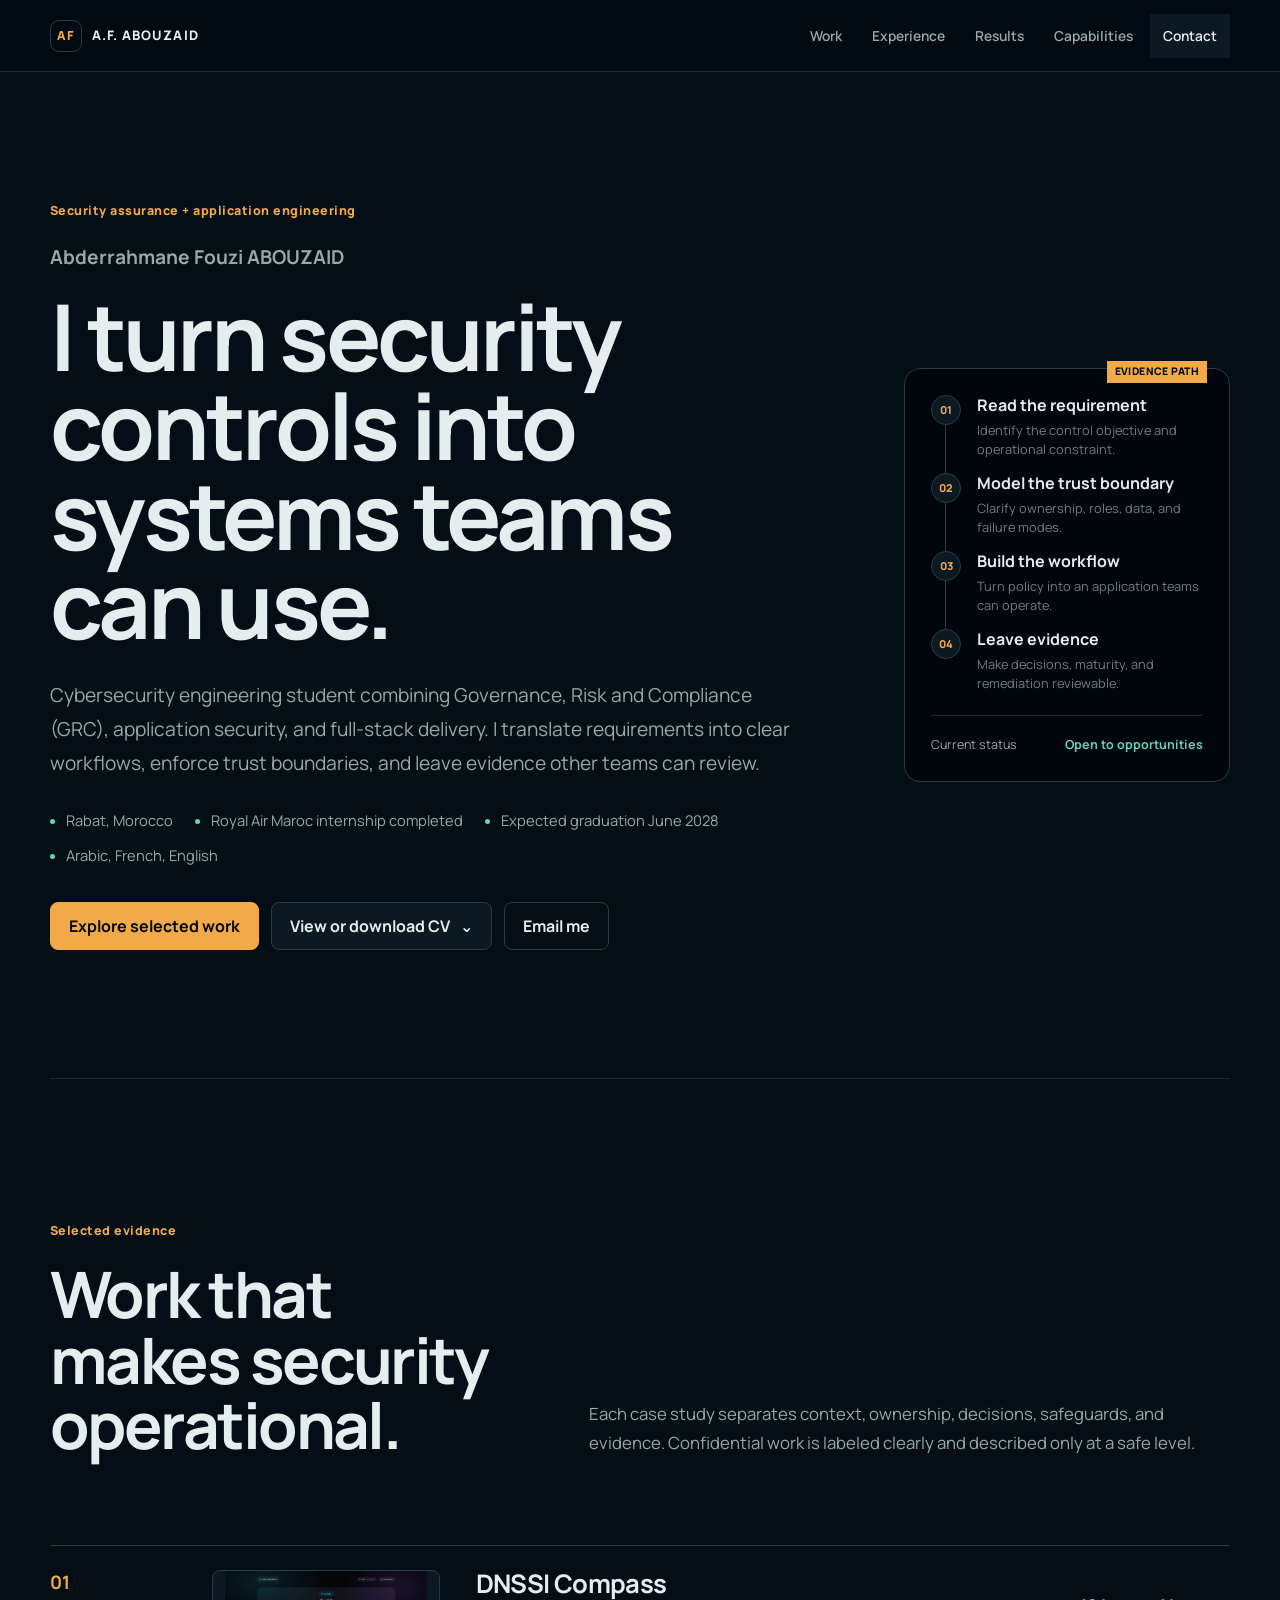
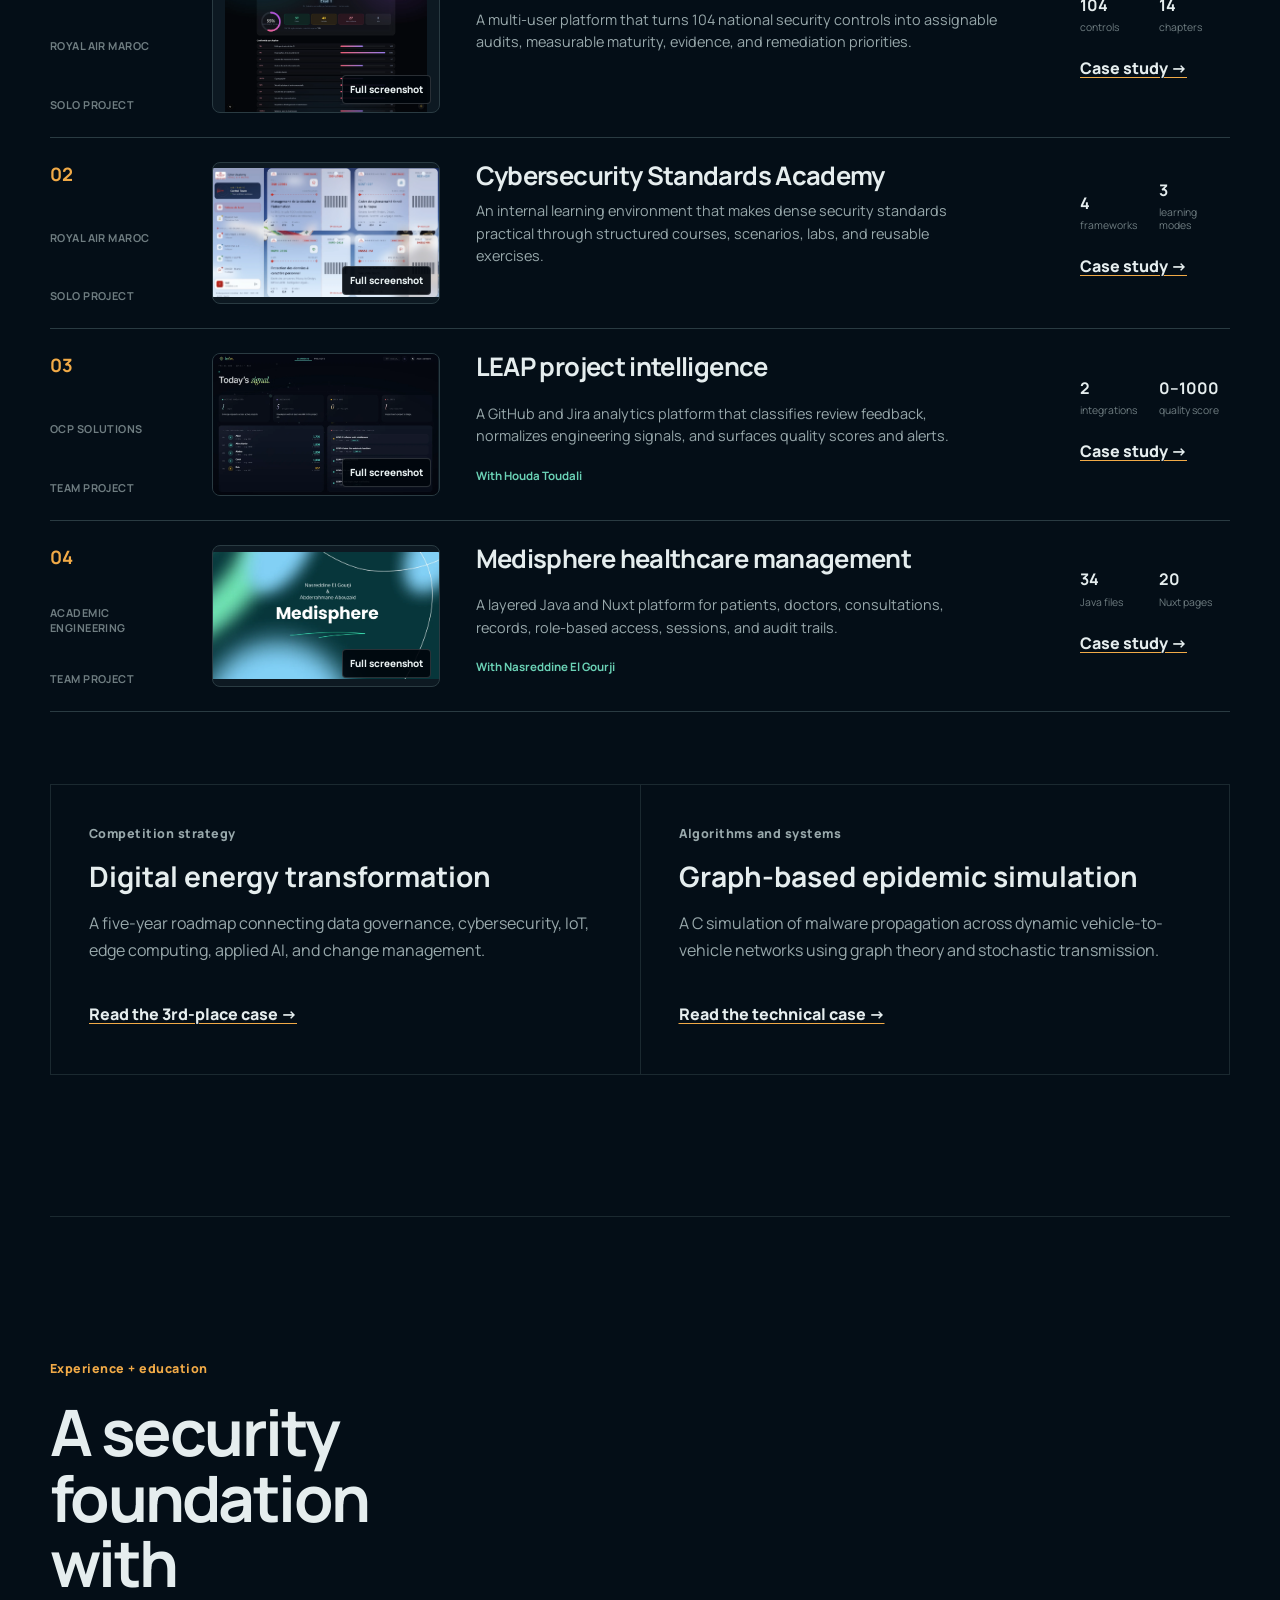
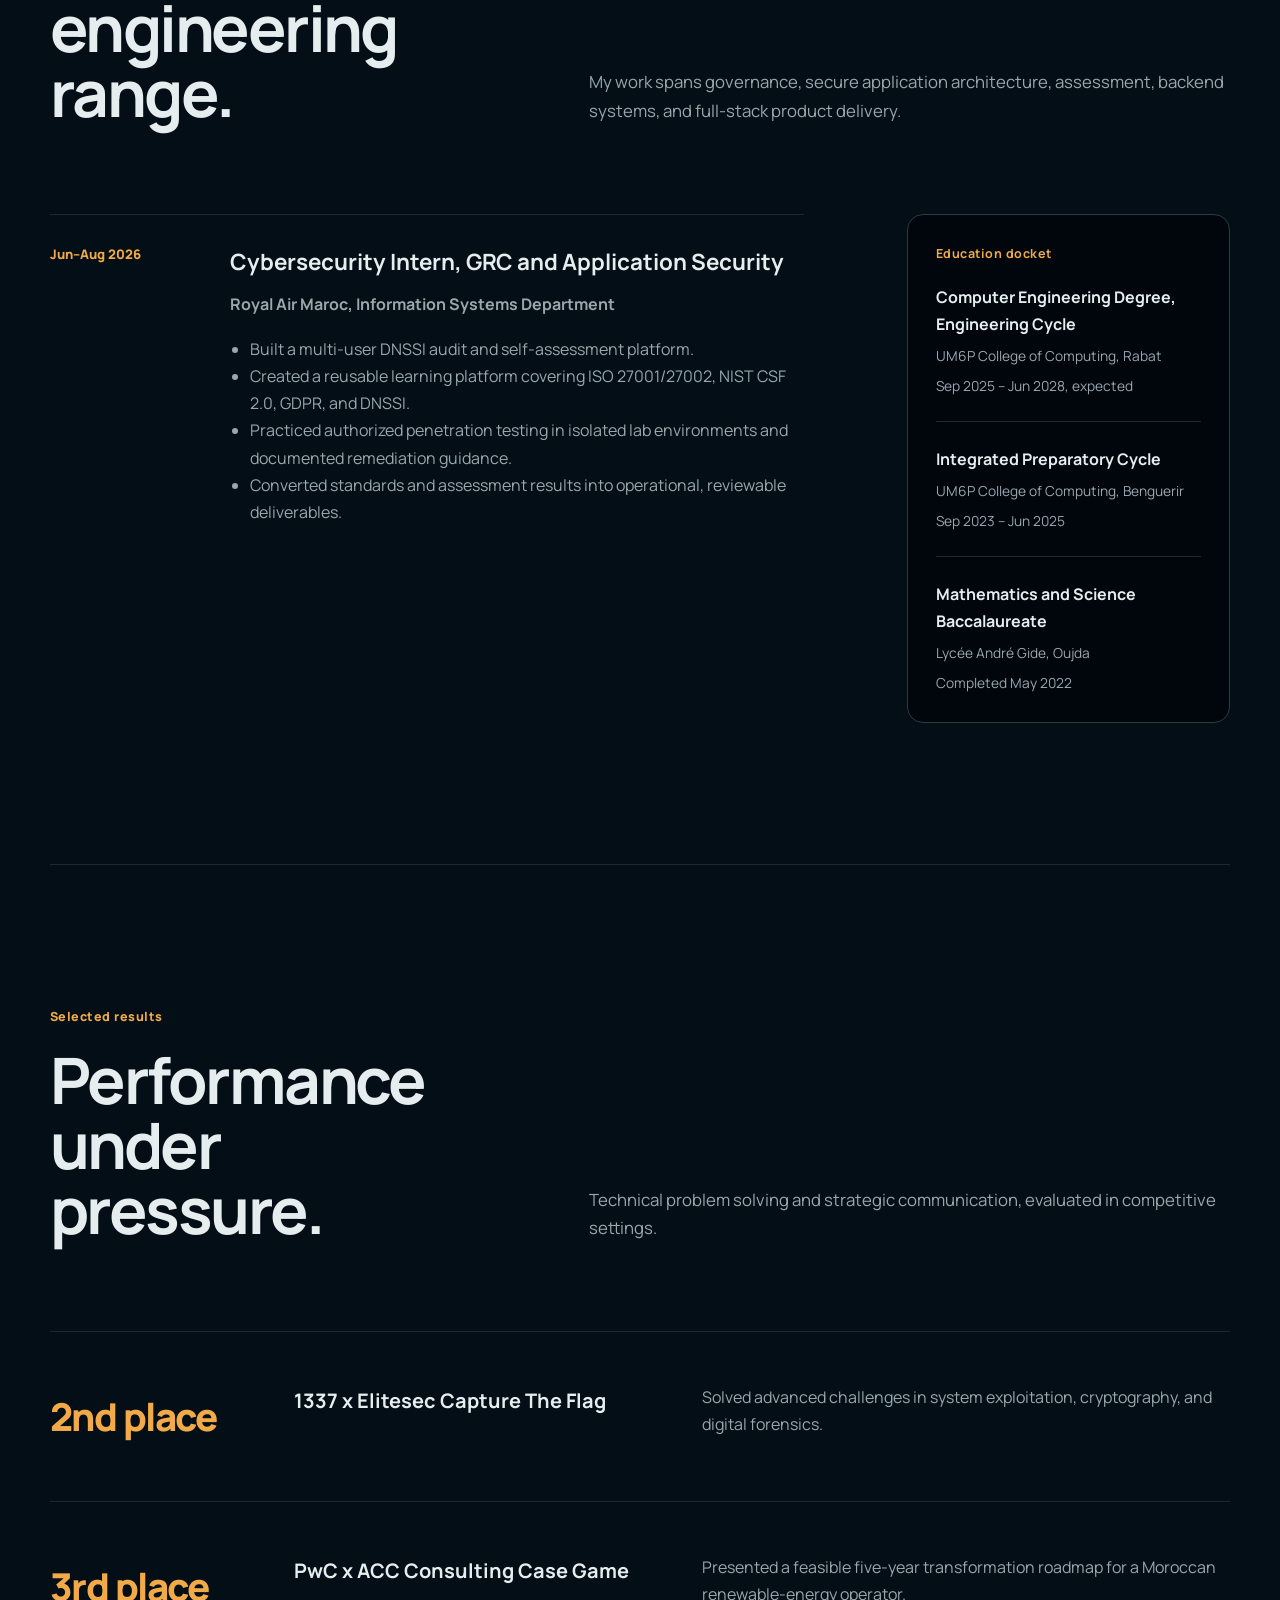
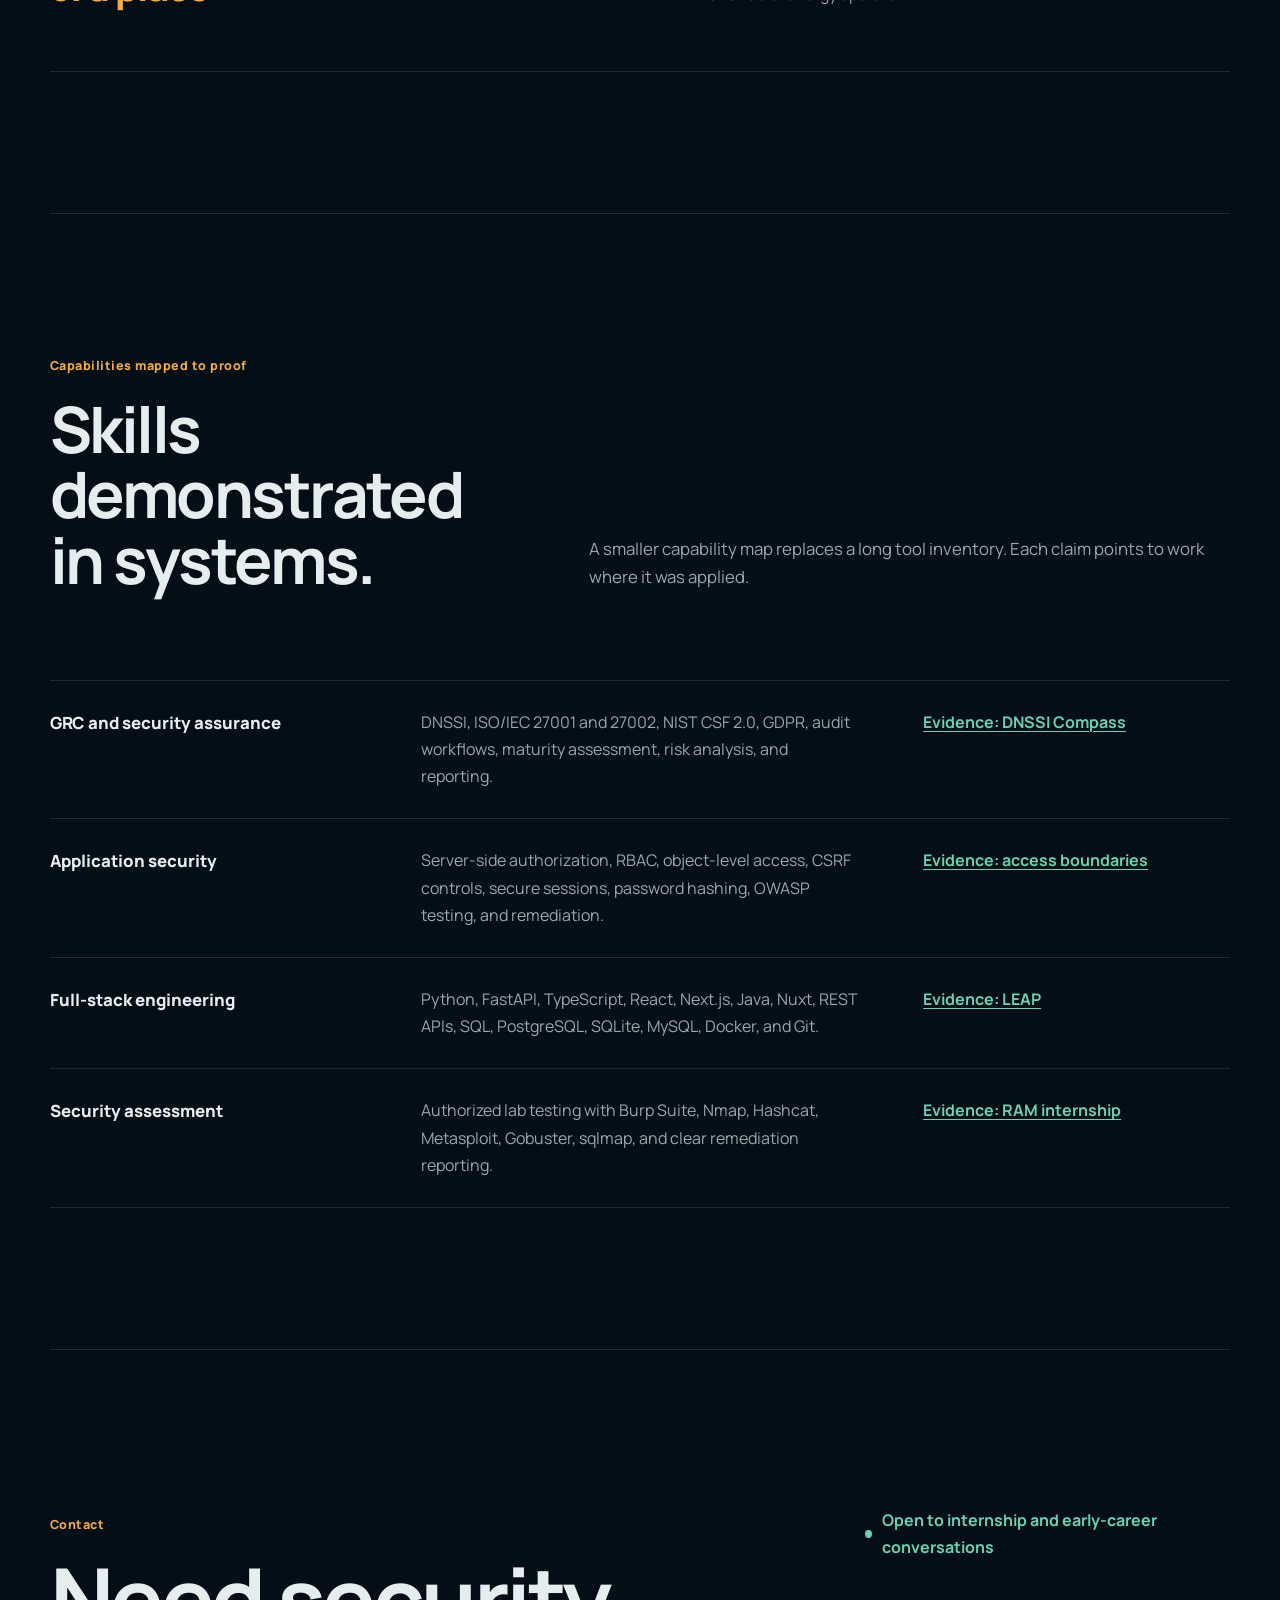
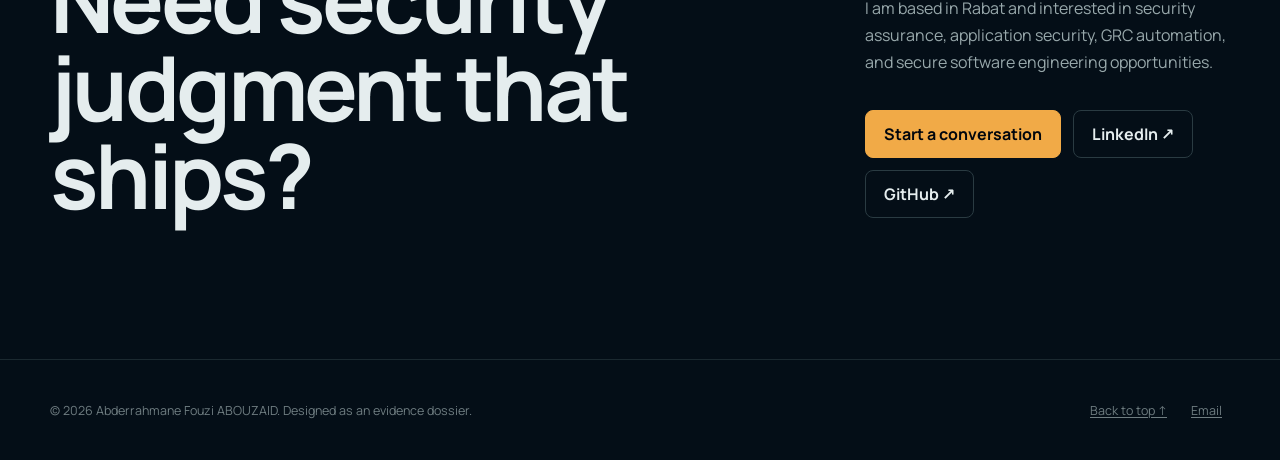
==== commit f1d03c75: "dfe3" ====
--- a/index.html
+++ b/index.html
@@ -19,7 +19,7 @@
     <meta name="twitter:title" content="Abderrahmane Fouzi ABOUZAID | Security Assurance Engineer">
     <meta name="twitter:description" content="Turning security controls into systems teams can use.">
     <meta name="twitter:image" content="https://abderrahmane-fouzi-abouzaid.github.io/assets/og-cover.png">
-    <link rel="stylesheet" href="styles.css">
+    <link rel="stylesheet" href="styles.css?v=screenshot-return-2">
     <script type="application/ld+json">
       {
         "@context": "https://schema.org",
@@ -128,13 +128,13 @@
         </div>
 
         <div class="project-index-list">
-          <article class="project-row">
+          <article class="project-row" id="project-dnssi">
             <p class="project-row-meta"><strong>01</strong><span>Royal Air Maroc</span><span>Solo project</span></p>
             <div class="project-row-copy">
               <h3><a href="projects/dnssi.html">DNSSI Compass</a></h3>
-              <a class="project-thumb" href="assets/dnssi-compass.webp" target="_blank" rel="noopener noreferrer" aria-label="View the full DNSSI Compass screenshot in a new tab">
+              <a class="project-thumb" href="#screenshot-dnssi" aria-label="View the full DNSSI Compass screenshot">
                 <img src="assets/dnssi-compass.webp" width="2160" height="1500" alt="DNSSI Compass compliance summary with maturity and chapter-level results" loading="lazy" decoding="async">
-                <span>Full screenshot ↗</span>
+                <span>Full screenshot</span>
               </a>
               <p>A multi-user platform that turns 104 national security controls into assignable audits, measurable maturity, evidence, and remediation priorities.</p>
             </div>
@@ -145,13 +145,13 @@
             </div>
           </article>
 
-          <article class="project-row">
+          <article class="project-row" id="project-academy">
             <p class="project-row-meta"><strong>02</strong><span>Royal Air Maroc</span><span>Solo project</span></p>
             <div class="project-row-copy">
               <h3><a href="projects/academy.html">Cybersecurity Standards Academy</a></h3>
-              <a class="project-thumb" href="assets/cybersecurity-standards-academy.webp" target="_blank" rel="noopener noreferrer" aria-label="View the full Cybersecurity Standards Academy screenshot in a new tab">
+              <a class="project-thumb" href="#screenshot-academy" aria-label="View the full Cybersecurity Standards Academy screenshot">
                 <img src="assets/cybersecurity-standards-academy.webp" width="1873" height="1071" alt="Cybersecurity Standards Academy dashboard with ISO, NIST, GDPR, and DNSSI modules" loading="lazy" decoding="async">
-                <span>Full screenshot ↗</span>
+                <span>Full screenshot</span>
               </a>
               <p>An internal learning environment that makes dense security standards practical through structured courses, scenarios, labs, and reusable exercises.</p>
             </div>
@@ -162,13 +162,13 @@
             </div>
           </article>
 
-          <article class="project-row">
+          <article class="project-row" id="project-leap">
             <p class="project-row-meta"><strong>03</strong><span>OCP Solutions</span><span>Team project</span></p>
             <div class="project-row-copy">
               <h3><a href="projects/leap.html">LEAP project intelligence</a></h3>
-              <a class="project-thumb" href="assets/leap-dashboard.webp" target="_blank" rel="noopener noreferrer" aria-label="View the full LEAP project intelligence screenshot in a new tab">
+              <a class="project-thumb" href="#screenshot-leap" aria-label="View the full LEAP project intelligence screenshot">
                 <img src="assets/leap-dashboard.webp" width="1440" height="900" alt="LEAP dashboard with project activity, quality scores, merge requests, and alerts" loading="lazy" decoding="async">
-                <span>Full screenshot ↗</span>
+                <span>Full screenshot</span>
               </a>
               <p>A GitHub and Jira analytics platform that classifies review feedback, normalizes engineering signals, and surfaces quality scores and alerts.</p>
               <p class="project-credit">With Houda Toudali</p>
@@ -180,13 +180,13 @@
             </div>
           </article>
 
-          <article class="project-row">
+          <article class="project-row" id="project-medisphere">
             <p class="project-row-meta"><strong>04</strong><span>Academic engineering</span><span>Team project</span></p>
             <div class="project-row-copy">
               <h3><a href="projects/medisphere.html">Medisphere healthcare management</a></h3>
-              <a class="project-thumb" href="assets/medisphere-cover.webp" target="_blank" rel="noopener noreferrer" aria-label="View the full Medisphere project image in a new tab">
+              <a class="project-thumb" href="#screenshot-medisphere" aria-label="View the full Medisphere project image">
                 <img src="assets/medisphere-cover.webp" width="1200" height="675" alt="Medisphere project cover crediting Nasreddine El Gourji and Abderrahmane Abouzaid" loading="lazy" decoding="async">
-                <span>Full screenshot ↗</span>
+                <span>Full screenshot</span>
               </a>
               <p>A layered Java and Nuxt platform for patients, doctors, consultations, records, role-based access, sessions, and audit trails.</p>
               <p class="project-credit">With Nasreddine El Gourji</p>
@@ -342,6 +342,46 @@
       </div>
     </footer>
 
-    <script src="script.js" defer></script>
+    <section class="screenshot-viewer screenshot-fallback" id="screenshot-dnssi" role="region" aria-labelledby="screenshot-dnssi-title">
+      <div class="screenshot-toolbar">
+        <a class="screenshot-back" href="#project-dnssi">← Back to projects</a>
+        <h2 class="screenshot-title" id="screenshot-dnssi-title">DNSSI Compass</h2>
+      </div>
+      <div class="screenshot-stage" tabindex="0" role="region" aria-label="Full screenshot">
+        <img src="assets/dnssi-compass.webp" width="2160" height="1500" alt="DNSSI Compass compliance summary with maturity and chapter-level results" loading="lazy" decoding="async">
+      </div>
+    </section>
+
+    <section class="screenshot-viewer screenshot-fallback" id="screenshot-academy" role="region" aria-labelledby="screenshot-academy-title">
+      <div class="screenshot-toolbar">
+        <a class="screenshot-back" href="#project-academy">← Back to projects</a>
+        <h2 class="screenshot-title" id="screenshot-academy-title">Cybersecurity Standards Academy</h2>
+      </div>
+      <div class="screenshot-stage" tabindex="0" role="region" aria-label="Full screenshot">
+        <img src="assets/cybersecurity-standards-academy.webp" width="1873" height="1071" alt="Cybersecurity Standards Academy dashboard with ISO, NIST, GDPR, and DNSSI modules" loading="lazy" decoding="async">
+      </div>
+    </section>
+
+    <section class="screenshot-viewer screenshot-fallback" id="screenshot-leap" role="region" aria-labelledby="screenshot-leap-title">
+      <div class="screenshot-toolbar">
+        <a class="screenshot-back" href="#project-leap">← Back to projects</a>
+        <h2 class="screenshot-title" id="screenshot-leap-title">LEAP project intelligence</h2>
+      </div>
+      <div class="screenshot-stage" tabindex="0" role="region" aria-label="Full screenshot">
+        <img src="assets/leap-dashboard.webp" width="1440" height="900" alt="LEAP dashboard with project activity, quality scores, merge requests, and alerts" loading="lazy" decoding="async">
+      </div>
+    </section>
+
+    <section class="screenshot-viewer screenshot-fallback" id="screenshot-medisphere" role="region" aria-labelledby="screenshot-medisphere-title">
+      <div class="screenshot-toolbar">
+        <a class="screenshot-back" href="#project-medisphere">← Back to projects</a>
+        <h2 class="screenshot-title" id="screenshot-medisphere-title">Medisphere healthcare management</h2>
+      </div>
+      <div class="screenshot-stage" tabindex="0" role="region" aria-label="Full screenshot">
+        <img src="assets/medisphere-cover.webp" width="1200" height="675" alt="Medisphere project cover crediting Nasreddine El Gourji and Abderrahmane Abouzaid" loading="lazy" decoding="async">
+      </div>
+    </section>
+
+    <script src="script.js?v=screenshot-return-2" defer></script>
   </body>
 </html>
--- a/styles.css
+++ b/styles.css
@@ -729,6 +729,10 @@
   overflow: hidden;
 }
 
+body:has(.screenshot-fallback:target) {
+  overflow: hidden;
+}
+
 .screenshot-viewer {
   width: min(1280px, calc(100% - 24px));
   height: calc(100% - 24px);
@@ -748,6 +752,20 @@
   grid-template-rows: auto minmax(0, 1fr);
 }
 
+.screenshot-fallback {
+  position: fixed;
+  z-index: 100;
+  inset: 12px;
+  display: none;
+  margin: auto;
+  box-shadow: 0 0 0 100vmax oklch(0.12 0.021 242 / 0.94);
+}
+
+.screenshot-fallback:target {
+  display: grid;
+  grid-template-rows: auto minmax(0, 1fr);
+}
+
 .screenshot-viewer::backdrop {
   background: oklch(0.12 0.021 242 / 0.94);
 }
@@ -768,17 +786,22 @@
   line-height: 1.4;
 }
 
-.screenshot-toolbar button {
+.screenshot-toolbar button,
+.screenshot-toolbar .screenshot-back {
+  display: inline-flex;
+  align-items: center;
   min-height: 44px;
   padding: 8px 12px;
   border: 1px solid var(--line);
   border-radius: var(--radius-sm);
   background: var(--panel);
   font-weight: 700;
+  text-decoration: none;
   cursor: pointer;
 }
 
-.screenshot-toolbar button:hover {
+.screenshot-toolbar button:hover,
+.screenshot-toolbar .screenshot-back:hover {
   background: var(--panel-strong);
 }
 
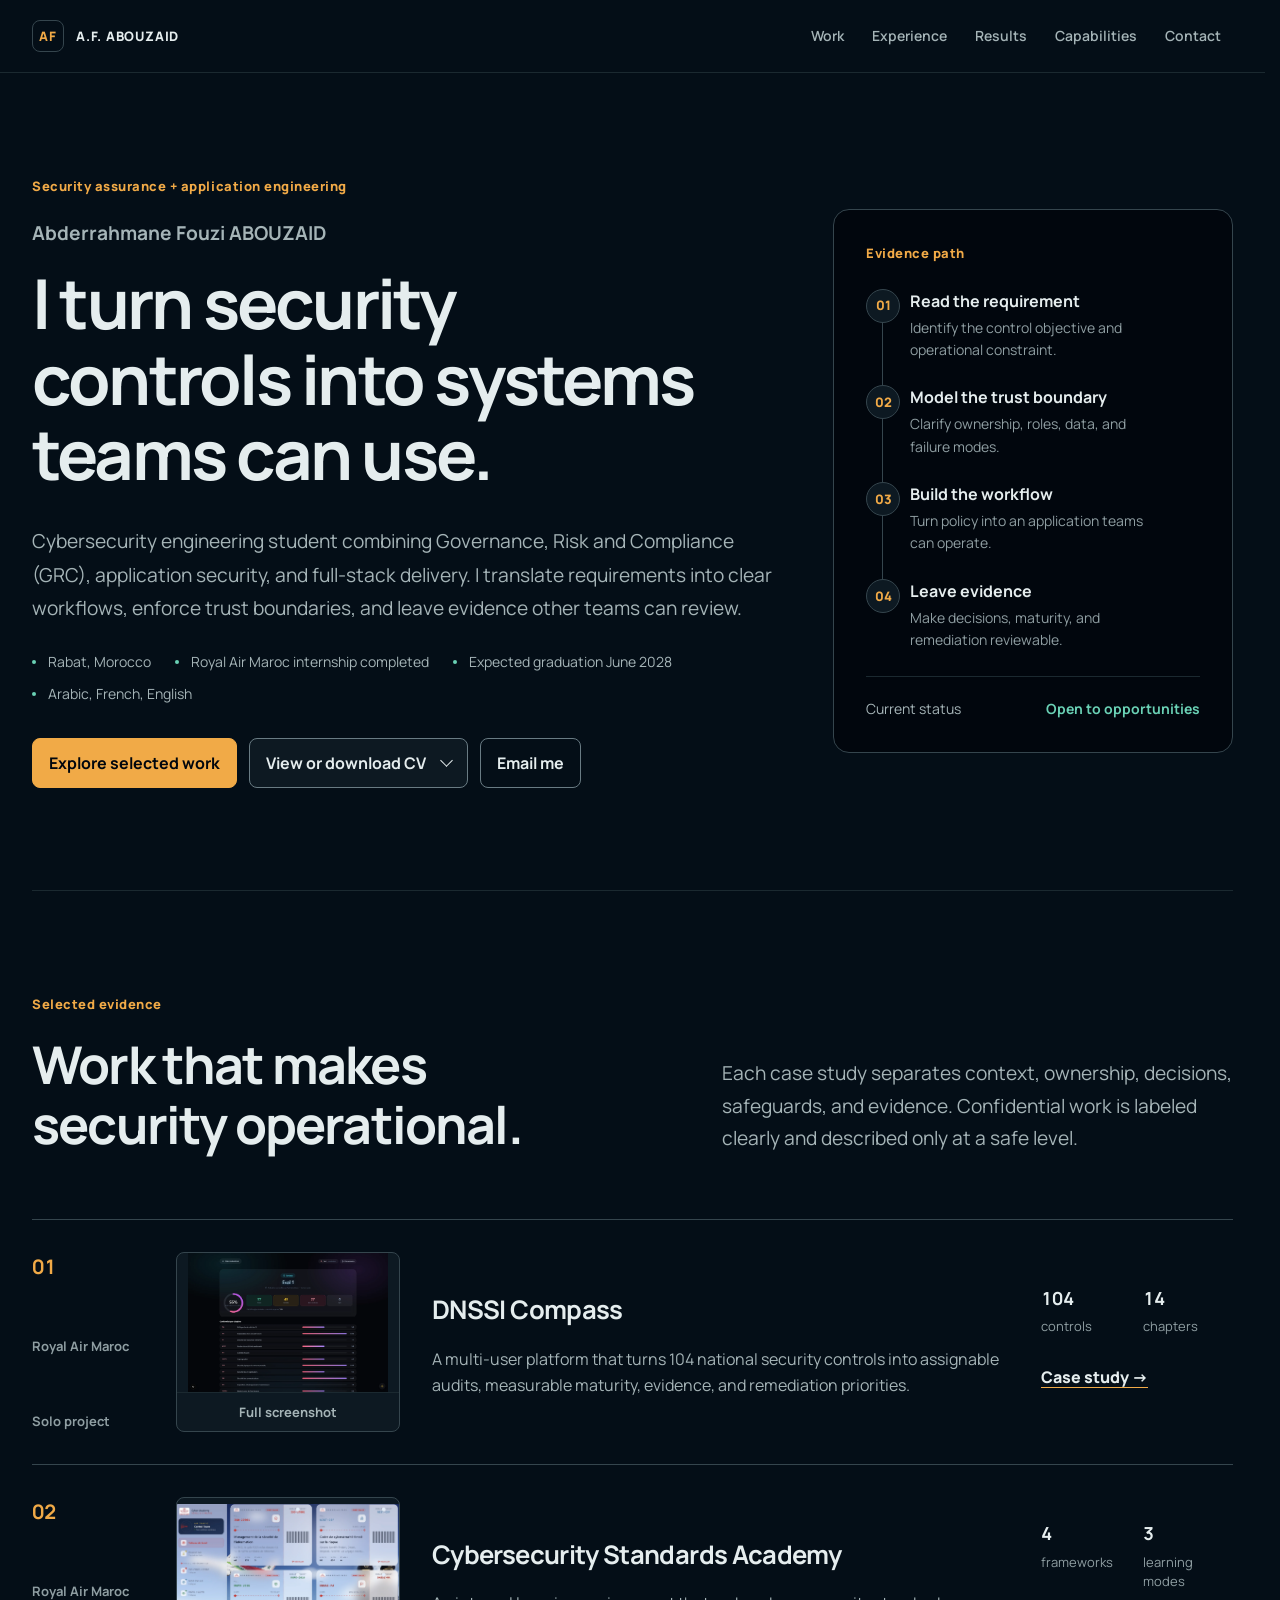
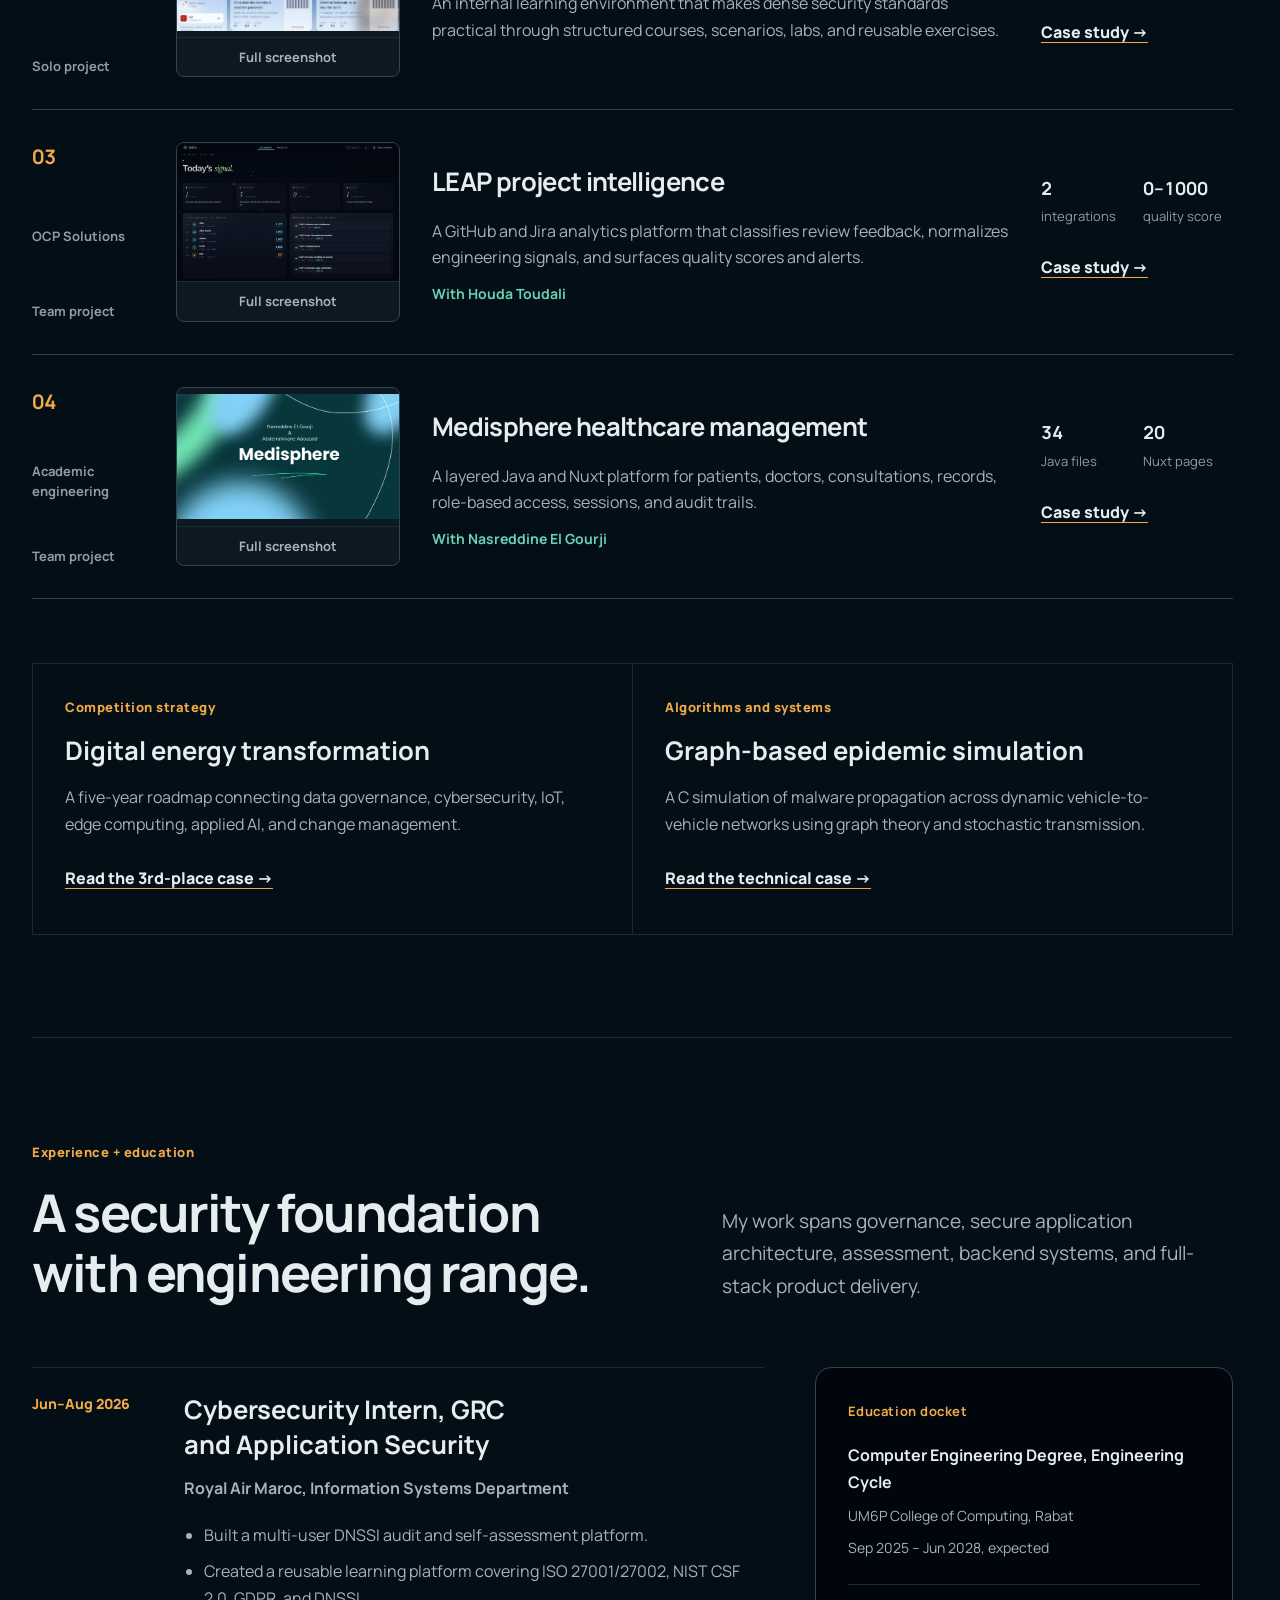
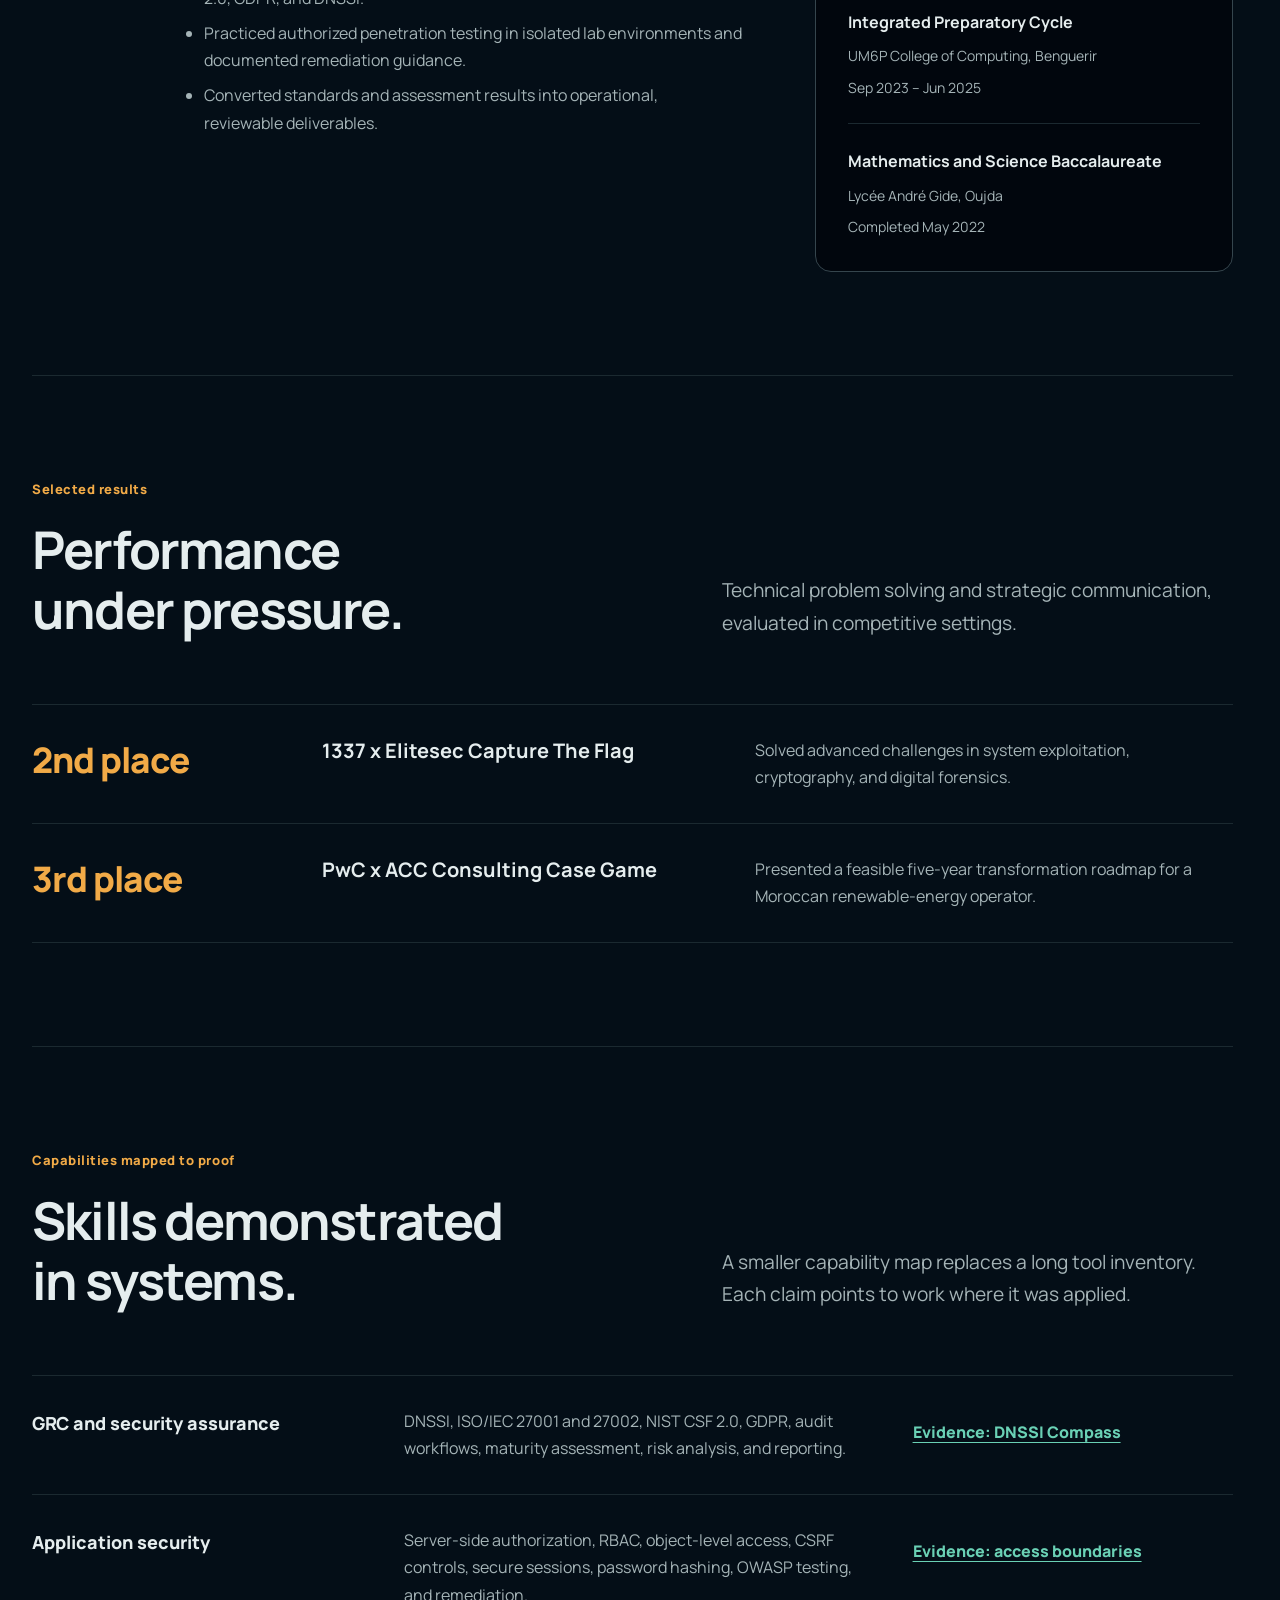
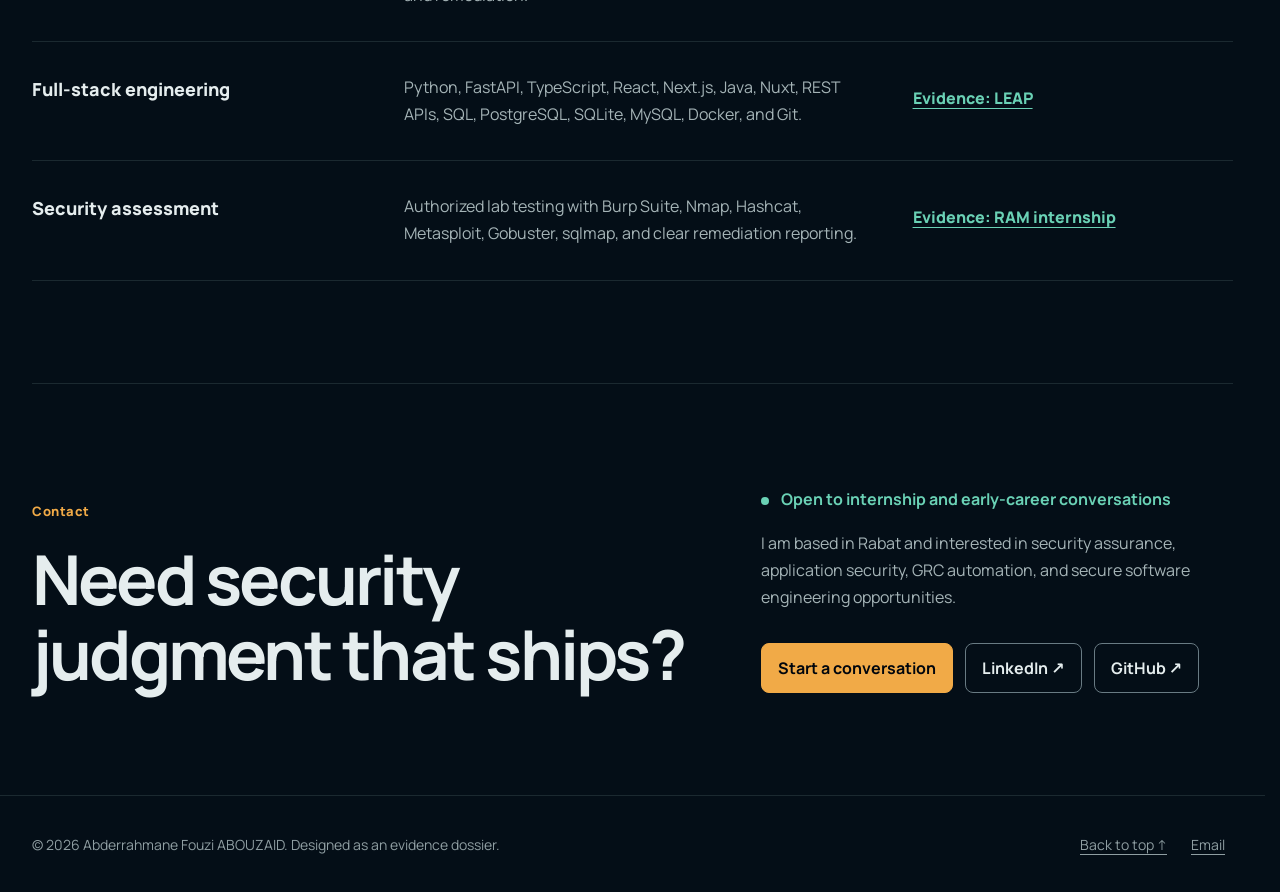
==== commit 8b32b60c: "Enhance UI/UX" ====
--- a/index.html
+++ b/index.html
@@ -1,25 +1,59 @@
-<!DOCTYPE html>
+<!doctype html>
 <html lang="en">
   <head>
-    <meta charset="utf-8">
-    <meta name="viewport" content="width=device-width, initial-scale=1">
+    <meta charset="utf-8" />
+    <meta name="viewport" content="width=device-width, initial-scale=1" />
     <title>Abderrahmane Fouzi ABOUZAID | Security Assurance Engineer</title>
-    <meta name="description" content="Abderrahmane Fouzi ABOUZAID is a cybersecurity engineering student building secure applications, GRC automation, and evidence-led compliance systems.">
-    <meta name="theme-color" content="#101820">
-    <link rel="canonical" href="https://abderrahmane-fouzi-abouzaid.github.io/">
-    <link rel="icon" href="favicon.svg" type="image/svg+xml">
-    <meta property="og:type" content="website">
-    <meta property="og:title" content="Abderrahmane Fouzi ABOUZAID | Security Assurance Engineer">
-    <meta property="og:description" content="Turning security controls into systems teams can use.">
-    <meta property="og:url" content="https://abderrahmane-fouzi-abouzaid.github.io/">
-    <meta property="og:image" content="https://abderrahmane-fouzi-abouzaid.github.io/assets/og-cover.png">
-    <meta property="og:image:width" content="1200">
-    <meta property="og:image:height" content="630">
-    <meta name="twitter:card" content="summary_large_image">
-    <meta name="twitter:title" content="Abderrahmane Fouzi ABOUZAID | Security Assurance Engineer">
-    <meta name="twitter:description" content="Turning security controls into systems teams can use.">
-    <meta name="twitter:image" content="https://abderrahmane-fouzi-abouzaid.github.io/assets/og-cover.png">
-    <link rel="stylesheet" href="styles.css?v=screenshot-return-2">
+    <meta
+      name="description"
+      content="Abderrahmane Fouzi ABOUZAID is a cybersecurity engineering student building secure applications, GRC automation, and evidence-led compliance systems."
+    />
+    <meta name="theme-color" content="#101820" />
+    <link
+      rel="canonical"
+      href="https://abderrahmane-fouzi-abouzaid.github.io/"
+    />
+    <link rel="icon" href="favicon.svg" type="image/svg+xml" />
+    <meta property="og:type" content="website" />
+    <meta
+      property="og:title"
+      content="Abderrahmane Fouzi ABOUZAID | Security Assurance Engineer"
+    />
+    <meta
+      property="og:description"
+      content="Turning security controls into systems teams can use."
+    />
+    <meta
+      property="og:url"
+      content="https://abderrahmane-fouzi-abouzaid.github.io/"
+    />
+    <meta
+      property="og:image"
+      content="https://abderrahmane-fouzi-abouzaid.github.io/assets/og-cover.png"
+    />
+    <meta property="og:image:width" content="1200" />
+    <meta property="og:image:height" content="630" />
+    <meta name="twitter:card" content="summary_large_image" />
+    <meta
+      name="twitter:title"
+      content="Abderrahmane Fouzi ABOUZAID | Security Assurance Engineer"
+    />
+    <meta
+      name="twitter:description"
+      content="Turning security controls into systems teams can use."
+    />
+    <meta
+      name="twitter:image"
+      content="https://abderrahmane-fouzi-abouzaid.github.io/assets/og-cover.png"
+    />
+    <link
+      rel="preload"
+      href="assets/fonts/manrope-variable.woff2"
+      as="font"
+      type="font/woff2"
+      crossorigin
+    />
+    <link rel="stylesheet" href="styles.css?v=spatial-system-3" />
     <script type="application/ld+json">
       {
         "@context": "https://schema.org",
@@ -55,11 +89,22 @@
 
     <header class="site-header">
       <nav class="site-nav shell" aria-label="Primary navigation">
-        <a class="brand" href="#top" aria-label="Abderrahmane Fouzi ABOUZAID, home">
+        <a
+          class="brand"
+          href="#top"
+          aria-label="Abderrahmane Fouzi ABOUZAID, home"
+        >
           <span class="brand-mark" aria-hidden="true">AF</span>
           <span class="brand-name">A.F. ABOUZAID</span>
         </a>
-        <button class="menu-toggle" type="button" aria-expanded="false" aria-controls="primary-links" aria-label="Open navigation" data-menu-button>
+        <button
+          class="menu-toggle"
+          type="button"
+          aria-expanded="false"
+          aria-controls="primary-links"
+          aria-label="Open navigation"
+          data-menu-button
+        >
           <span class="menu-toggle-lines" aria-hidden="true"></span>
         </button>
         <div class="nav-links" id="primary-links" data-nav-links>
@@ -72,13 +117,20 @@
       </nav>
     </header>
 
-    <main id="main-content">
+    <main id="main-content" tabindex="-1">
       <section class="hero shell" id="top" aria-labelledby="hero-title">
         <div>
           <p class="eyebrow">Security assurance + application engineering</p>
           <p class="hero-name">Abderrahmane Fouzi ABOUZAID</p>
-          <h1 id="hero-title">I turn security controls into systems teams can use.</h1>
-          <p class="hero-lead">Cybersecurity engineering student combining Governance, Risk and Compliance (GRC), application security, and full-stack delivery. I translate requirements into clear workflows, enforce trust boundaries, and leave evidence other teams can review.</p>
+          <h1 id="hero-title">
+            I turn security controls into systems teams can use.
+          </h1>
+          <p class="hero-lead">
+            Cybersecurity engineering student combining Governance, Risk and
+            Compliance (GRC), application security, and full-stack delivery. I
+            translate requirements into clear workflows, enforce trust
+            boundaries, and leave evidence other teams can review.
+          </p>
           <ul class="hero-meta" aria-label="Profile summary">
             <li>Rabat, Morocco</li>
             <li>Royal Air Maroc internship completed</li>
@@ -86,35 +138,106 @@
             <li>Arabic, French, English</li>
           </ul>
           <div class="action-row">
-            <a class="button button-primary" href="#work">Explore selected work</a>
+            <a class="button button-primary" href="#work"
+              >Explore selected work</a
+            >
             <details class="cv-chooser" data-cv-chooser>
               <summary class="button">View or download CV</summary>
-              <div class="cv-menu" role="group" aria-labelledby="cv-menu-heading">
-                <p class="cv-menu-heading" id="cv-menu-heading">Choose a language and action</p>
+              <div
+                class="cv-menu"
+                role="group"
+                aria-labelledby="cv-menu-heading"
+              >
+                <p class="cv-menu-heading" id="cv-menu-heading">
+                  Choose a language and action
+                </p>
                 <div class="cv-row">
-                  <span class="cv-language"><strong>English</strong><small>English CV</small></span>
-                  <a class="cv-action" href="Abderrahmane-Fouzi-ABOUZAID-CV-Anglais.pdf" target="_blank" rel="noopener noreferrer" aria-label="View English CV, opens in a new tab">View ↗</a>
-                  <a class="cv-action" href="Abderrahmane-Fouzi-ABOUZAID-CV-Anglais.pdf" download="Abderrahmane-Fouzi-ABOUZAID-CV-English.pdf" aria-label="Download English CV">Download ↓</a>
+                  <span class="cv-language"
+                    ><strong>English</strong><small>English CV</small></span
+                  >
+                  <a
+                    class="cv-action"
+                    href="Abderrahmane-Fouzi-ABOUZAID-CV-Anglais.pdf"
+                    target="_blank"
+                    rel="noopener noreferrer"
+                    aria-label="View English CV, opens in a new tab"
+                    >View ↗</a
+                  >
+                  <a
+                    class="cv-action"
+                    href="Abderrahmane-Fouzi-ABOUZAID-CV-Anglais.pdf"
+                    download="Abderrahmane-Fouzi-ABOUZAID-CV-English.pdf"
+                    aria-label="Download English CV"
+                    >Download ↓</a
+                  >
                 </div>
                 <div class="cv-row">
-                  <span class="cv-language"><strong>Français</strong><small>CV en français</small></span>
-                  <a class="cv-action" href="Abderrahmane-Fouzi-ABOUZAID-CV-Francais.pdf" target="_blank" rel="noopener noreferrer" aria-label="View French CV, opens in a new tab">View ↗</a>
-                  <a class="cv-action" href="Abderrahmane-Fouzi-ABOUZAID-CV-Francais.pdf" download="Abderrahmane-Fouzi-ABOUZAID-CV-French.pdf" aria-label="Download French CV">Download ↓</a>
+                  <span class="cv-language"
+                    ><strong>Français</strong
+                    ><small>CV en français</small></span
+                  >
+                  <a
+                    class="cv-action"
+                    href="Abderrahmane-Fouzi-ABOUZAID-CV-Francais.pdf"
+                    target="_blank"
+                    rel="noopener noreferrer"
+                    aria-label="View French CV, opens in a new tab"
+                    >View ↗</a
+                  >
+                  <a
+                    class="cv-action"
+                    href="Abderrahmane-Fouzi-ABOUZAID-CV-Francais.pdf"
+                    download="Abderrahmane-Fouzi-ABOUZAID-CV-French.pdf"
+                    aria-label="Download French CV"
+                    >Download ↓</a
+                  >
                 </div>
               </div>
             </details>
-            <a class="button button-quiet" href="mailto:abderrahmaneabouzaid@gmail.com?subject=Portfolio%20enquiry">Email me</a>
+            <a
+              class="button button-quiet"
+              href="mailto:abderrahmaneabouzaid@gmail.com?subject=Portfolio%20enquiry"
+              >Email me</a
+            >
           </div>
         </div>
 
         <aside class="hero-dossier" aria-label="Security assurance approach">
+          <p class="dossier-label">Evidence path</p>
           <ol class="assurance-path">
-            <li><div><strong>Read the requirement</strong><span>Identify the control objective and operational constraint.</span></div></li>
-            <li><div><strong>Model the trust boundary</strong><span>Clarify ownership, roles, data, and failure modes.</span></div></li>
-            <li><div><strong>Build the workflow</strong><span>Turn policy into an application teams can operate.</span></div></li>
-            <li><div><strong>Leave evidence</strong><span>Make decisions, maturity, and remediation reviewable.</span></div></li>
+            <li>
+              <div>
+                <strong>Read the requirement</strong
+                ><span
+                  >Identify the control objective and operational
+                  constraint.</span
+                >
+              </div>
+            </li>
+            <li>
+              <div>
+                <strong>Model the trust boundary</strong
+                ><span>Clarify ownership, roles, data, and failure modes.</span>
+              </div>
+            </li>
+            <li>
+              <div>
+                <strong>Build the workflow</strong
+                ><span>Turn policy into an application teams can operate.</span>
+              </div>
+            </li>
+            <li>
+              <div>
+                <strong>Leave evidence</strong
+                ><span
+                  >Make decisions, maturity, and remediation reviewable.</span
+                >
+              </div>
+            </li>
           </ol>
-          <div class="dossier-status"><span>Current status</span><strong>Open to opportunities</strong></div>
+          <div class="dossier-status">
+            <span>Current status</span><strong>Open to opportunities</strong>
+          </div>
         </aside>
       </section>
 
@@ -122,79 +245,191 @@
         <div class="section-heading">
           <div>
             <p class="section-label">Selected evidence</p>
-            <h2 class="section-title" id="work-title">Work that makes security operational.</h2>
-          </div>
-          <p class="section-intro">Each case study separates context, ownership, decisions, safeguards, and evidence. Confidential work is labeled clearly and described only at a safe level.</p>
+            <h2 class="section-title" id="work-title">
+              Work that makes security operational.
+            </h2>
+          </div>
+          <p class="section-intro">
+            Each case study separates context, ownership, decisions, safeguards,
+            and evidence. Confidential work is labeled clearly and described
+            only at a safe level.
+          </p>
         </div>
 
         <div class="project-index-list">
           <article class="project-row" id="project-dnssi">
-            <p class="project-row-meta"><strong>01</strong><span>Royal Air Maroc</span><span>Solo project</span></p>
+            <p class="project-row-meta">
+              <strong>01</strong><span>Royal Air Maroc</span
+              ><span>Solo project</span>
+            </p>
+            <a
+              class="project-thumb"
+              href="#screenshot-dnssi"
+              aria-label="View the full DNSSI Compass screenshot"
+            >
+              <img
+                src="assets/dnssi-compass.webp"
+                width="2160"
+                height="1500"
+                alt="DNSSI Compass compliance summary with maturity and chapter-level results"
+                loading="lazy"
+                decoding="async"
+              />
+              <span>Full screenshot</span>
+            </a>
             <div class="project-row-copy">
               <h3><a href="projects/dnssi.html">DNSSI Compass</a></h3>
-              <a class="project-thumb" href="#screenshot-dnssi" aria-label="View the full DNSSI Compass screenshot">
-                <img src="assets/dnssi-compass.webp" width="2160" height="1500" alt="DNSSI Compass compliance summary with maturity and chapter-level results" loading="lazy" decoding="async">
-                <span>Full screenshot</span>
-              </a>
-              <p>A multi-user platform that turns 104 national security controls into assignable audits, measurable maturity, evidence, and remediation priorities.</p>
-            </div>
-            <div class="project-row-proof" aria-label="DNSSI Compass scope">
+              <p>
+                A multi-user platform that turns 104 national security controls
+                into assignable audits, measurable maturity, evidence, and
+                remediation priorities.
+              </p>
+            </div>
+            <div
+              class="project-row-proof"
+              role="group"
+              aria-label="DNSSI Compass scope"
+            >
               <p><strong>104</strong><span>controls</span></p>
               <p><strong>14</strong><span>chapters</span></p>
-              <a class="project-action" href="projects/dnssi.html">Case study →</a>
+              <a class="project-action" href="projects/dnssi.html"
+                >Case study →</a
+              >
             </div>
           </article>
 
           <article class="project-row" id="project-academy">
-            <p class="project-row-meta"><strong>02</strong><span>Royal Air Maroc</span><span>Solo project</span></p>
+            <p class="project-row-meta">
+              <strong>02</strong><span>Royal Air Maroc</span
+              ><span>Solo project</span>
+            </p>
+            <a
+              class="project-thumb"
+              href="#screenshot-academy"
+              aria-label="View the full Cybersecurity Standards Academy screenshot"
+            >
+              <img
+                src="assets/cybersecurity-standards-academy.webp"
+                width="1873"
+                height="1071"
+                alt="Cybersecurity Standards Academy dashboard with ISO, NIST, GDPR, and DNSSI modules"
+                loading="lazy"
+                decoding="async"
+              />
+              <span>Full screenshot</span>
+            </a>
             <div class="project-row-copy">
-              <h3><a href="projects/academy.html">Cybersecurity Standards Academy</a></h3>
-              <a class="project-thumb" href="#screenshot-academy" aria-label="View the full Cybersecurity Standards Academy screenshot">
-                <img src="assets/cybersecurity-standards-academy.webp" width="1873" height="1071" alt="Cybersecurity Standards Academy dashboard with ISO, NIST, GDPR, and DNSSI modules" loading="lazy" decoding="async">
-                <span>Full screenshot</span>
-              </a>
-              <p>An internal learning environment that makes dense security standards practical through structured courses, scenarios, labs, and reusable exercises.</p>
-            </div>
-            <div class="project-row-proof" aria-label="Standards Academy scope">
+              <h3>
+                <a href="projects/academy.html"
+                  >Cybersecurity Standards Academy</a
+                >
+              </h3>
+              <p>
+                An internal learning environment that makes dense security
+                standards practical through structured courses, scenarios, labs,
+                and reusable exercises.
+              </p>
+            </div>
+            <div
+              class="project-row-proof"
+              role="group"
+              aria-label="Standards Academy scope"
+            >
               <p><strong>4</strong><span>frameworks</span></p>
               <p><strong>3</strong><span>learning modes</span></p>
-              <a class="project-action" href="projects/academy.html">Case study →</a>
+              <a class="project-action" href="projects/academy.html"
+                >Case study →</a
+              >
             </div>
           </article>
 
           <article class="project-row" id="project-leap">
-            <p class="project-row-meta"><strong>03</strong><span>OCP Solutions</span><span>Team project</span></p>
+            <p class="project-row-meta">
+              <strong>03</strong><span>OCP Solutions</span
+              ><span>Team project</span>
+            </p>
+            <a
+              class="project-thumb"
+              href="#screenshot-leap"
+              aria-label="View the full LEAP project intelligence screenshot"
+            >
+              <img
+                src="assets/leap-dashboard.webp"
+                width="1440"
+                height="900"
+                alt="LEAP dashboard with project activity, quality scores, merge requests, and alerts"
+                loading="lazy"
+                decoding="async"
+              />
+              <span>Full screenshot</span>
+            </a>
             <div class="project-row-copy">
-              <h3><a href="projects/leap.html">LEAP project intelligence</a></h3>
-              <a class="project-thumb" href="#screenshot-leap" aria-label="View the full LEAP project intelligence screenshot">
-                <img src="assets/leap-dashboard.webp" width="1440" height="900" alt="LEAP dashboard with project activity, quality scores, merge requests, and alerts" loading="lazy" decoding="async">
-                <span>Full screenshot</span>
-              </a>
-              <p>A GitHub and Jira analytics platform that classifies review feedback, normalizes engineering signals, and surfaces quality scores and alerts.</p>
+              <h3>
+                <a href="projects/leap.html">LEAP project intelligence</a>
+              </h3>
+              <p>
+                A GitHub and Jira analytics platform that classifies review
+                feedback, normalizes engineering signals, and surfaces quality
+                scores and alerts.
+              </p>
               <p class="project-credit">With Houda Toudali</p>
             </div>
-            <div class="project-row-proof" aria-label="LEAP system scope">
+            <div
+              class="project-row-proof"
+              role="group"
+              aria-label="LEAP system scope"
+            >
               <p><strong>2</strong><span>integrations</span></p>
               <p><strong>0–1000</strong><span>quality score</span></p>
-              <a class="project-action" href="projects/leap.html">Case study →</a>
+              <a class="project-action" href="projects/leap.html"
+                >Case study →</a
+              >
             </div>
           </article>
 
           <article class="project-row" id="project-medisphere">
-            <p class="project-row-meta"><strong>04</strong><span>Academic engineering</span><span>Team project</span></p>
+            <p class="project-row-meta">
+              <strong>04</strong><span>Academic engineering</span
+              ><span>Team project</span>
+            </p>
+            <a
+              class="project-thumb"
+              href="#screenshot-medisphere"
+              aria-label="View the full Medisphere project image"
+            >
+              <img
+                src="assets/medisphere-cover.webp"
+                width="1200"
+                height="675"
+                alt="Medisphere project cover crediting Nasreddine El Gourji and Abderrahmane Abouzaid"
+                loading="lazy"
+                decoding="async"
+              />
+              <span>Full screenshot</span>
+            </a>
             <div class="project-row-copy">
-              <h3><a href="projects/medisphere.html">Medisphere healthcare management</a></h3>
-              <a class="project-thumb" href="#screenshot-medisphere" aria-label="View the full Medisphere project image">
-                <img src="assets/medisphere-cover.webp" width="1200" height="675" alt="Medisphere project cover crediting Nasreddine El Gourji and Abderrahmane Abouzaid" loading="lazy" decoding="async">
-                <span>Full screenshot</span>
-              </a>
-              <p>A layered Java and Nuxt platform for patients, doctors, consultations, records, role-based access, sessions, and audit trails.</p>
+              <h3>
+                <a href="projects/medisphere.html"
+                  >Medisphere healthcare management</a
+                >
+              </h3>
+              <p>
+                A layered Java and Nuxt platform for patients, doctors,
+                consultations, records, role-based access, sessions, and audit
+                trails.
+              </p>
               <p class="project-credit">With Nasreddine El Gourji</p>
             </div>
-            <div class="project-row-proof" aria-label="Medisphere measured scope">
+            <div
+              class="project-row-proof"
+              role="group"
+              aria-label="Medisphere measured scope"
+            >
               <p><strong>34</strong><span>Java files</span></p>
               <p><strong>20</strong><span>Nuxt pages</span></p>
-              <a class="project-action" href="projects/medisphere.html">Case study →</a>
+              <a class="project-action" href="projects/medisphere.html"
+                >Case study →</a
+              >
             </div>
           </article>
         </div>
@@ -203,25 +438,45 @@
           <article>
             <p class="project-index">Competition strategy</p>
             <h3>Digital energy transformation</h3>
-            <p>A five-year roadmap connecting data governance, cybersecurity, IoT, edge computing, applied AI, and change management.</p>
-            <a class="project-action" href="projects/pwc.html">Read the 3rd-place case →</a>
+            <p>
+              A five-year roadmap connecting data governance, cybersecurity,
+              IoT, edge computing, applied AI, and change management.
+            </p>
+            <a class="project-action" href="projects/pwc.html"
+              >Read the 3rd-place case →</a
+            >
           </article>
           <article>
             <p class="project-index">Algorithms and systems</p>
             <h3>Graph-based epidemic simulation</h3>
-            <p>A C simulation of malware propagation across dynamic vehicle-to-vehicle networks using graph theory and stochastic transmission.</p>
-            <a class="project-action" href="projects/graph-simulation.html">Read the technical case →</a>
+            <p>
+              A C simulation of malware propagation across dynamic
+              vehicle-to-vehicle networks using graph theory and stochastic
+              transmission.
+            </p>
+            <a class="project-action" href="projects/graph-simulation.html"
+              >Read the technical case →</a
+            >
           </article>
         </section>
       </section>
 
-      <section class="section shell" id="experience" aria-labelledby="experience-title">
+      <section
+        class="section shell"
+        id="experience"
+        aria-labelledby="experience-title"
+      >
         <div class="section-heading">
           <div>
             <p class="section-label">Experience + education</p>
-            <h2 class="section-title" id="experience-title">A security foundation with engineering range.</h2>
-          </div>
-          <p class="section-intro">My work spans governance, secure application architecture, assessment, backend systems, and full-stack product delivery.</p>
+            <h2 class="section-title" id="experience-title">
+              A security foundation with engineering range.
+            </h2>
+          </div>
+          <p class="section-intro">
+            My work spans governance, secure application architecture,
+            assessment, backend systems, and full-stack product delivery.
+          </p>
         </div>
 
         <div class="experience-grid">
@@ -230,18 +485,36 @@
               <time class="timeline-date" datetime="2026-06">Jun–Aug 2026</time>
               <div class="timeline-content">
                 <h3>Cybersecurity Intern, GRC and Application Security</h3>
-                <p><strong>Royal Air Maroc, Information Systems Department</strong></p>
+                <p>
+                  <strong
+                    >Royal Air Maroc, Information Systems Department</strong
+                  >
+                </p>
                 <ul>
-                  <li>Built a multi-user DNSSI audit and self-assessment platform.</li>
-                  <li>Created a reusable learning platform covering ISO 27001/27002, NIST CSF 2.0, GDPR, and DNSSI.</li>
-                  <li>Practiced authorized penetration testing in isolated lab environments and documented remediation guidance.</li>
-                  <li>Converted standards and assessment results into operational, reviewable deliverables.</li>
+                  <li>
+                    Built a multi-user DNSSI audit and self-assessment platform.
+                  </li>
+                  <li>
+                    Created a reusable learning platform covering ISO
+                    27001/27002, NIST CSF 2.0, GDPR, and DNSSI.
+                  </li>
+                  <li>
+                    Practiced authorized penetration testing in isolated lab
+                    environments and documented remediation guidance.
+                  </li>
+                  <li>
+                    Converted standards and assessment results into operational,
+                    reviewable deliverables.
+                  </li>
                 </ul>
               </div>
             </article>
           </div>
 
-          <aside class="education-docket" aria-labelledby="education-docket-title">
+          <aside
+            class="education-docket"
+            aria-labelledby="education-docket-title"
+          >
             <h3 id="education-docket-title">Education docket</h3>
             <div class="education-item">
               <strong>Computer Engineering Degree, Engineering Cycle</strong>
@@ -262,74 +535,149 @@
         </div>
       </section>
 
-      <section class="section shell" id="results" aria-labelledby="results-title">
+      <section
+        class="section shell"
+        id="results"
+        aria-labelledby="results-title"
+      >
         <div class="section-heading">
           <div>
             <p class="section-label">Selected results</p>
-            <h2 class="section-title" id="results-title">Performance under pressure.</h2>
-          </div>
-          <p class="section-intro">Technical problem solving and strategic communication, evaluated in competitive settings.</p>
+            <h2 class="section-title" id="results-title">
+              Performance under pressure.
+            </h2>
+          </div>
+          <p class="section-intro">
+            Technical problem solving and strategic communication, evaluated in
+            competitive settings.
+          </p>
         </div>
 
         <div class="result-list">
           <article class="result-item">
             <div class="result-rank">2nd place</div>
             <h3>1337 x Elitesec Capture The Flag</h3>
-            <p>Solved advanced challenges in system exploitation, cryptography, and digital forensics.</p>
+            <p>
+              Solved advanced challenges in system exploitation, cryptography,
+              and digital forensics.
+            </p>
           </article>
           <article class="result-item">
             <div class="result-rank">3rd place</div>
             <h3>PwC x ACC Consulting Case Game</h3>
-            <p>Presented a feasible five-year transformation roadmap for a Moroccan renewable-energy operator.</p>
+            <p>
+              Presented a feasible five-year transformation roadmap for a
+              Moroccan renewable-energy operator.
+            </p>
           </article>
         </div>
       </section>
 
-      <section class="section shell" id="capabilities" aria-labelledby="capabilities-title">
+      <section
+        class="section shell"
+        id="capabilities"
+        aria-labelledby="capabilities-title"
+      >
         <div class="section-heading">
           <div>
             <p class="section-label">Capabilities mapped to proof</p>
-            <h2 class="section-title" id="capabilities-title">Skills demonstrated in systems.</h2>
-          </div>
-          <p class="section-intro">A smaller capability map replaces a long tool inventory. Each claim points to work where it was applied.</p>
+            <h2 class="section-title" id="capabilities-title">
+              Skills demonstrated in systems.
+            </h2>
+          </div>
+          <p class="section-intro">
+            A smaller capability map replaces a long tool inventory. Each claim
+            points to work where it was applied.
+          </p>
         </div>
 
         <dl class="capability-map">
           <div class="capability-row">
             <dt>GRC and security assurance</dt>
-            <dd>DNSSI, ISO/IEC 27001 and 27002, NIST CSF 2.0, GDPR, audit workflows, maturity assessment, risk analysis, and reporting.</dd>
-            <dd class="capability-proof"><a href="projects/dnssi.html">Evidence: DNSSI Compass</a></dd>
+            <dd>
+              DNSSI, ISO/IEC 27001 and 27002, NIST CSF 2.0, GDPR, audit
+              workflows, maturity assessment, risk analysis, and reporting.
+            </dd>
+            <dd class="capability-proof">
+              <a href="projects/dnssi.html">Evidence: DNSSI Compass</a>
+            </dd>
           </div>
           <div class="capability-row">
             <dt>Application security</dt>
-            <dd>Server-side authorization, RBAC, object-level access, CSRF controls, secure sessions, password hashing, OWASP testing, and remediation.</dd>
-            <dd class="capability-proof"><a href="projects/dnssi.html#security">Evidence: access boundaries</a></dd>
+            <dd>
+              Server-side authorization, RBAC, object-level access, CSRF
+              controls, secure sessions, password hashing, OWASP testing, and
+              remediation.
+            </dd>
+            <dd class="capability-proof">
+              <a href="projects/dnssi.html#security"
+                >Evidence: access boundaries</a
+              >
+            </dd>
           </div>
           <div class="capability-row">
             <dt>Full-stack engineering</dt>
-            <dd>Python, FastAPI, TypeScript, React, Next.js, Java, Nuxt, REST APIs, SQL, PostgreSQL, SQLite, MySQL, Docker, and Git.</dd>
-            <dd class="capability-proof"><a href="projects/leap.html">Evidence: LEAP</a></dd>
+            <dd>
+              Python, FastAPI, TypeScript, React, Next.js, Java, Nuxt, REST
+              APIs, SQL, PostgreSQL, SQLite, MySQL, Docker, and Git.
+            </dd>
+            <dd class="capability-proof">
+              <a href="projects/leap.html">Evidence: LEAP</a>
+            </dd>
           </div>
           <div class="capability-row">
             <dt>Security assessment</dt>
-            <dd>Authorized lab testing with Burp Suite, Nmap, Hashcat, Metasploit, Gobuster, sqlmap, and clear remediation reporting.</dd>
-            <dd class="capability-proof"><a href="#experience">Evidence: RAM internship</a></dd>
+            <dd>
+              Authorized lab testing with Burp Suite, Nmap, Hashcat, Metasploit,
+              Gobuster, sqlmap, and clear remediation reporting.
+            </dd>
+            <dd class="capability-proof">
+              <a href="#experience">Evidence: RAM internship</a>
+            </dd>
           </div>
         </dl>
       </section>
 
-      <section class="section shell contact-section" id="contact" aria-labelledby="contact-title">
+      <section
+        class="section shell contact-section"
+        id="contact"
+        aria-labelledby="contact-title"
+      >
         <div>
           <p class="section-label">Contact</p>
           <h2 id="contact-title">Need security judgment that ships?</h2>
         </div>
         <div class="contact-copy">
-          <p class="availability">Open to internship and early-career conversations</p>
-          <p>I am based in Rabat and interested in security assurance, application security, GRC automation, and secure software engineering opportunities.</p>
+          <p class="availability">
+            Open to internship and early-career conversations
+          </p>
+          <p>
+            I am based in Rabat and interested in security assurance,
+            application security, GRC automation, and secure software
+            engineering opportunities.
+          </p>
           <div class="action-row">
-            <a class="button button-primary" href="mailto:abderrahmaneabouzaid@gmail.com?subject=Portfolio%20enquiry">Start a conversation</a>
-            <a class="button button-quiet" href="https://www.linkedin.com/in/abderrahmane-fouzi-abouzaid-2502b6331/" target="_blank" rel="noopener noreferrer" aria-label="Visit LinkedIn profile, opens in a new tab">LinkedIn ↗</a>
-            <a class="button button-quiet" href="https://github.com/Abderrahmane-Fouzi-ABOUZAID" target="_blank" rel="noopener noreferrer" aria-label="Visit GitHub profile, opens in a new tab">GitHub ↗</a>
+            <a
+              class="button button-primary"
+              href="mailto:abderrahmaneabouzaid@gmail.com?subject=Portfolio%20enquiry"
+              >Start a conversation</a
+            >
+            <a
+              class="button button-quiet"
+              href="https://www.linkedin.com/in/abderrahmane-fouzi-abouzaid-2502b6331/"
+              target="_blank"
+              rel="noopener noreferrer"
+              aria-label="Visit LinkedIn profile, opens in a new tab"
+              >LinkedIn ↗</a
+            >
+            <a
+              class="button button-quiet"
+              href="https://github.com/Abderrahmane-Fouzi-ABOUZAID"
+              target="_blank"
+              rel="noopener noreferrer"
+              aria-label="Visit GitHub profile, opens in a new tab"
+              >GitHub ↗</a
+            >
           </div>
         </div>
       </section>
@@ -337,51 +685,137 @@
 
     <footer class="site-footer">
       <div class="shell footer-inner">
-        <span>© <span data-year></span> Abderrahmane Fouzi ABOUZAID. Designed as an evidence dossier.</span>
-        <span class="footer-links"><a href="#top">Back to top ↑</a><a href="mailto:abderrahmaneabouzaid@gmail.com">Email</a></span>
+        <span
+          >© <span data-year></span> Abderrahmane Fouzi ABOUZAID. Designed as an
+          evidence dossier.</span
+        >
+        <span class="footer-links"
+          ><a href="#top">Back to top ↑</a
+          ><a href="mailto:abderrahmaneabouzaid@gmail.com">Email</a></span
+        >
       </div>
     </footer>
 
-    <section class="screenshot-viewer screenshot-fallback" id="screenshot-dnssi" role="region" aria-labelledby="screenshot-dnssi-title">
+    <section
+      class="screenshot-viewer screenshot-fallback"
+      id="screenshot-dnssi"
+      role="region"
+      aria-labelledby="screenshot-dnssi-title"
+    >
       <div class="screenshot-toolbar">
         <a class="screenshot-back" href="#project-dnssi">← Back to projects</a>
-        <h2 class="screenshot-title" id="screenshot-dnssi-title">DNSSI Compass</h2>
+        <h2 class="screenshot-title" id="screenshot-dnssi-title">
+          DNSSI Compass
+        </h2>
       </div>
-      <div class="screenshot-stage" tabindex="0" role="region" aria-label="Full screenshot">
-        <img src="assets/dnssi-compass.webp" width="2160" height="1500" alt="DNSSI Compass compliance summary with maturity and chapter-level results" loading="lazy" decoding="async">
+      <div
+        class="screenshot-stage"
+        tabindex="0"
+        role="region"
+        aria-label="Full screenshot"
+      >
+        <img
+          src="assets/dnssi-compass.webp"
+          width="2160"
+          height="1500"
+          alt="DNSSI Compass compliance summary with maturity and chapter-level results"
+          loading="lazy"
+          decoding="async"
+        />
       </div>
     </section>
 
-    <section class="screenshot-viewer screenshot-fallback" id="screenshot-academy" role="region" aria-labelledby="screenshot-academy-title">
+    <section
+      class="screenshot-viewer screenshot-fallback"
+      id="screenshot-academy"
+      role="region"
+      aria-labelledby="screenshot-academy-title"
+    >
       <div class="screenshot-toolbar">
-        <a class="screenshot-back" href="#project-academy">← Back to projects</a>
-        <h2 class="screenshot-title" id="screenshot-academy-title">Cybersecurity Standards Academy</h2>
+        <a class="screenshot-back" href="#project-academy"
+          >← Back to projects</a
+        >
+        <h2 class="screenshot-title" id="screenshot-academy-title">
+          Cybersecurity Standards Academy
+        </h2>
       </div>
-      <div class="screenshot-stage" tabindex="0" role="region" aria-label="Full screenshot">
-        <img src="assets/cybersecurity-standards-academy.webp" width="1873" height="1071" alt="Cybersecurity Standards Academy dashboard with ISO, NIST, GDPR, and DNSSI modules" loading="lazy" decoding="async">
+      <div
+        class="screenshot-stage"
+        tabindex="0"
+        role="region"
+        aria-label="Full screenshot"
+      >
+        <img
+          src="assets/cybersecurity-standards-academy.webp"
+          width="1873"
+          height="1071"
+          alt="Cybersecurity Standards Academy dashboard with ISO, NIST, GDPR, and DNSSI modules"
+          loading="lazy"
+          decoding="async"
+        />
       </div>
     </section>
 
-    <section class="screenshot-viewer screenshot-fallback" id="screenshot-leap" role="region" aria-labelledby="screenshot-leap-title">
+    <section
+      class="screenshot-viewer screenshot-fallback"
+      id="screenshot-leap"
+      role="region"
+      aria-labelledby="screenshot-leap-title"
+    >
       <div class="screenshot-toolbar">
         <a class="screenshot-back" href="#project-leap">← Back to projects</a>
-        <h2 class="screenshot-title" id="screenshot-leap-title">LEAP project intelligence</h2>
+        <h2 class="screenshot-title" id="screenshot-leap-title">
+          LEAP project intelligence
+        </h2>
       </div>
-      <div class="screenshot-stage" tabindex="0" role="region" aria-label="Full screenshot">
-        <img src="assets/leap-dashboard.webp" width="1440" height="900" alt="LEAP dashboard with project activity, quality scores, merge requests, and alerts" loading="lazy" decoding="async">
+      <div
+        class="screenshot-stage"
+        tabindex="0"
+        role="region"
+        aria-label="Full screenshot"
+      >
+        <img
+          src="assets/leap-dashboard.webp"
+          width="1440"
+          height="900"
+          alt="LEAP dashboard with project activity, quality scores, merge requests, and alerts"
+          loading="lazy"
+          decoding="async"
+        />
       </div>
     </section>
 
-    <section class="screenshot-viewer screenshot-fallback" id="screenshot-medisphere" role="region" aria-labelledby="screenshot-medisphere-title">
+    <section
+      class="screenshot-viewer screenshot-fallback"
+      id="screenshot-medisphere"
+      role="region"
+      aria-labelledby="screenshot-medisphere-title"
+    >
       <div class="screenshot-toolbar">
-        <a class="screenshot-back" href="#project-medisphere">← Back to projects</a>
-        <h2 class="screenshot-title" id="screenshot-medisphere-title">Medisphere healthcare management</h2>
+        <a class="screenshot-back" href="#project-medisphere"
+          >← Back to projects</a
+        >
+        <h2 class="screenshot-title" id="screenshot-medisphere-title">
+          Medisphere healthcare management
+        </h2>
       </div>
-      <div class="screenshot-stage" tabindex="0" role="region" aria-label="Full screenshot">
-        <img src="assets/medisphere-cover.webp" width="1200" height="675" alt="Medisphere project cover crediting Nasreddine El Gourji and Abderrahmane Abouzaid" loading="lazy" decoding="async">
+      <div
+        class="screenshot-stage"
+        tabindex="0"
+        role="region"
+        aria-label="Full screenshot"
+      >
+        <img
+          src="assets/medisphere-cover.webp"
+          width="1200"
+          height="675"
+          alt="Medisphere project cover crediting Nasreddine El Gourji and Abderrahmane Abouzaid"
+          loading="lazy"
+          decoding="async"
+        />
       </div>
     </section>
 
-    <script src="script.js?v=screenshot-return-2" defer></script>
+    <script src="script.js?v=spatial-system-3" defer></script>
   </body>
 </html>
--- a/styles.css
+++ b/styles.css
@@ -1,4 +1,11 @@
-@import url('https://fonts.googleapis.com/css2?family=Manrope:wght@400;500;600;700;800&display=swap');
+/* Local font + optional display: a slow font never replaces already painted text. */
+@font-face {
+  font-family: Manrope;
+  font-style: normal;
+  font-weight: 200 800;
+  font-display: optional;
+  src: url("assets/fonts/manrope-variable.woff2") format("woff2");
+}
 
 :root {
   color-scheme: dark;
@@ -7,736 +14,1075 @@
   --panel: oklch(0.205 0.025 242);
   --panel-strong: oklch(0.245 0.027 242);
   --paper: oklch(0.94 0.009 210);
-  --muted: oklch(0.72 0.018 210);
-  --quiet: oklch(0.58 0.018 215);
-  --line: oklch(0.34 0.025 228);
+  --muted: oklch(0.76 0.018 210);
+  --quiet: oklch(0.69 0.018 215);
+  --line: oklch(0.38 0.025 228);
   --line-soft: oklch(0.27 0.023 232);
+  --control-line: oklch(0.57 0.025 228);
   --signal: oklch(0.79 0.14 72);
   --signal-strong: oklch(0.84 0.15 75);
   --assurance: oklch(0.79 0.105 174);
-  --danger: oklch(0.72 0.14 28);
-  --radius-sm: 8px;
-  --radius: 16px;
-  --max: 1180px;
-  --header-height: 72px;
+  --scrim: oklch(0.12 0.021 242 / 0.94);
+  --shadow: 0 1rem 3rem oklch(0.08 0.015 242 / 0.3);
+
+  /* 4px spatial scale at the default root size; grows with user text settings. */
+  --space-1: 0.25rem;
+  --space-2: 0.5rem;
+  --space-3: 0.75rem;
+  --space-4: 1rem;
+  --space-5: 1.25rem;
+  --space-6: 1.5rem;
+  --space-8: 2rem;
+  --space-10: 2.5rem;
+  --space-12: 3rem;
+  --space-16: 4rem;
+  --space-20: 5rem;
+  --space-24: 6rem;
+  --space-32: 8rem;
+  --gutter: clamp(var(--space-4), 3vw, var(--space-8));
+  --section-space: clamp(var(--space-16), 8vw, var(--space-32));
+  --layout-gap: clamp(var(--space-8), 4vw, var(--space-16));
+  --card-space: clamp(var(--space-5), 3vw, var(--space-8));
+  --max: 76rem;
+  --measure: 70ch;
+  --target: 48px;
+  --header-height: max(64px, 4rem);
+  --radius-sm: var(--space-2);
+  --radius: var(--space-4);
+  --text-small: 0.875rem;
+  --text-label: 0.8125rem;
+  --text-body: 1rem;
+  --text-lead: clamp(1.0625rem, 1rem + 0.25vw, 1.25rem);
+  --text-card: clamp(1.25rem, 1rem + 0.75vw, 1.75rem);
+  --text-section: clamp(2rem, 1.25rem + 2.5vw, 3.75rem);
+  --text-display: clamp(2.5rem, 1.5rem + 3.5vw, 5rem);
+  --ease-out: cubic-bezier(0.22, 1, 0.36, 1);
+  --duration: 180ms;
+  --duration-image: 320ms;
+  --layer-header: 10;
+  --layer-popover: 20;
+  --layer-skip: 30;
 }
 
 * {
   box-sizing: border-box;
 }
-
+[hidden] {
+  display: none !important;
+}
 html {
-  width: 100%;
-  max-width: 100%;
   scroll-behavior: smooth;
-  scroll-padding-top: calc(var(--header-height) + 24px);
-}
-
+  scroll-padding-top: calc(var(--header-height) + var(--space-6));
+  scrollbar-gutter: stable;
+  -webkit-text-size-adjust: 100%;
+}
 body {
-  width: 100%;
-  max-width: 100%;
   margin: 0;
-  min-width: 320px;
-  overflow-x: clip;
-  background:
-    linear-gradient(90deg, transparent calc(50% - 0.5px), oklch(0.32 0.022 230 / 0.16) 50%, transparent calc(50% + 0.5px)),
-    var(--ink);
+  background: var(--ink);
   color: var(--paper);
-  font-family: 'Manrope', system-ui, -apple-system, BlinkMacSystemFont, 'Segoe UI', sans-serif;
-  font-size: 16px;
+  font-family:
+    Manrope,
+    system-ui,
+    -apple-system,
+    BlinkMacSystemFont,
+    "Segoe UI",
+    sans-serif;
+  font-size: var(--text-body);
   line-height: 1.7;
-  text-rendering: optimizeLegibility;
-}
-
-body.menu-open {
+  overflow-wrap: anywhere;
+}
+body.menu-open,
+body.screenshot-open {
   overflow: hidden;
 }
-
 img,
 svg {
   display: block;
   max-width: 100%;
 }
-
+img {
+  height: auto;
+}
 button,
-summary,
-a {
-  -webkit-tap-highlight-color: transparent;
-}
-
+summary {
+  font: inherit;
+  color: inherit;
+}
 a {
   color: inherit;
   text-decoration-thickness: 1px;
-  text-underline-offset: 0.2em;
-}
-
+  text-underline-offset: 0.25em;
+}
+/* All links are standalone actions in this portfolio, including evidence links. */
+a,
 button,
 summary {
-  font: inherit;
-}
-
-button {
-  color: inherit;
-}
-
+  min-inline-size: var(--target);
+  min-block-size: var(--target);
+  touch-action: manipulation;
+  -webkit-tap-highlight-color: oklch(0.79 0.14 72 / 0.15);
+}
+a {
+  display: inline-flex;
+  align-items: center;
+}
+button,
+summary {
+  cursor: pointer;
+}
+button:disabled {
+  cursor: wait;
+  opacity: 0.65;
+}
 :focus-visible {
   outline: 3px solid var(--signal);
   outline-offset: 4px;
 }
-
 ::selection {
   background: var(--signal);
   color: var(--ink-deep);
 }
-
+h1,
+h2,
+h3,
+h4,
+p,
+dl,
+ol,
+ul,
+figure {
+  margin: 0;
+}
+h1,
+h2,
+h3,
+h4 {
+  text-wrap: balance;
+}
+p,
+li,
+dd {
+  text-wrap: pretty;
+}
+p + p {
+  margin-top: var(--space-4);
+}
+:where(main, section, article, aside, nav, div, dl, dt, dd, li, a) {
+  min-inline-size: 0;
+}
+/* This rule follows the shrinkability reset so action bounds remain authoritative. */
+a {
+  min-inline-size: var(--target);
+}
+.shell {
+  width: min(calc(100% - 2 * var(--gutter)), var(--max));
+  margin-inline: auto;
+}
 .skip-link {
   position: fixed;
-  z-index: 100;
-  top: 12px;
-  left: 12px;
-  padding: 10px 14px;
+  z-index: var(--layer-skip);
+  top: var(--space-3);
+  left: var(--space-3);
+  max-width: calc(100% - 2 * var(--space-3));
+  padding: var(--space-3) var(--space-4);
   background: var(--signal);
   color: var(--ink-deep);
   font-weight: 800;
-  transform: translateY(-160%);
-  transition: transform 180ms cubic-bezier(0.22, 1, 0.36, 1);
-}
-
+  transform: translateY(-200%);
+  transition: transform var(--duration) var(--ease-out);
+}
 .skip-link:focus {
   transform: translateY(0);
 }
 
-.shell {
-  width: min(calc(100% - 40px), var(--max));
-  margin-inline: auto;
-}
-
+/* Navigation remains visible without JavaScript. */
 .site-header {
   position: sticky;
-  z-index: 50;
+  z-index: var(--layer-header);
   top: 0;
-  height: var(--header-height);
   border-bottom: 1px solid var(--line-soft);
-  background: oklch(0.15 0.025 242 / 0.96);
-}
-
+  background: var(--ink);
+}
 .site-nav {
+  container: navigation / inline-size;
   display: flex;
   align-items: center;
   justify-content: space-between;
-  max-width: calc(100vw - 28px);
-  height: 100%;
-}
-
+  gap: var(--space-4);
+  min-height: var(--header-height);
+}
 .brand {
-  display: inline-flex;
-  align-items: center;
-  min-height: 44px;
-  font-size: 0.82rem;
+  flex-shrink: 0;
+  gap: var(--space-3);
+  font-size: var(--text-label);
   font-weight: 800;
-  letter-spacing: 0.08em;
+  letter-spacing: 0.06em;
   text-decoration: none;
 }
-
 .brand-mark {
   display: grid;
-  width: 32px;
-  height: 32px;
-  margin-right: 10px;
+  width: var(--space-8);
+  height: var(--space-8);
   place-items: center;
   border: 1px solid var(--line);
-  border-radius: 9px;
+  border-radius: var(--radius-sm);
   color: var(--signal);
-  font-size: 0.78rem;
-}
-
+}
 .nav-links {
   display: flex;
   align-items: center;
-  gap: 4px;
-}
-
+  gap: var(--space-1);
+}
 .nav-links a {
-  display: inline-flex;
-  align-items: center;
-  min-height: 44px;
-  padding: 0 13px;
-  color: var(--muted);
-  font-size: 0.86rem;
+  padding: var(--space-2) var(--space-3);
+  border-radius: var(--radius-sm);
+  color: var(--muted);
+  font-size: var(--text-small);
   font-weight: 600;
   text-decoration: none;
-  transition: color 180ms cubic-bezier(0.22, 1, 0.36, 1), background-color 180ms cubic-bezier(0.22, 1, 0.36, 1);
-}
-
-.nav-links a:hover,
-.nav-links a[aria-current='location'] {
+}
+.nav-links a[aria-current="location"] {
   background: var(--panel);
   color: var(--paper);
-}
-
+  text-decoration: underline;
+  text-decoration-color: var(--signal);
+}
 .menu-toggle {
   display: none;
-  flex: 0 0 auto;
+  flex-shrink: 0;
   align-items: center;
   justify-content: center;
-  min-width: 44px;
-  min-height: 44px;
-  border: 1px solid var(--line);
+  padding: var(--space-3);
+  border: 1px solid var(--control-line);
   border-radius: var(--radius-sm);
   background: var(--panel);
-  cursor: pointer;
-}
-
+}
 .menu-toggle-lines,
 .menu-toggle-lines::before,
 .menu-toggle-lines::after {
-  width: 20px;
+  width: var(--space-5);
   height: 1px;
   background: var(--paper);
 }
-
 .menu-toggle-lines {
   position: relative;
 }
-
 .menu-toggle-lines::before,
 .menu-toggle-lines::after {
   position: absolute;
-  left: 0;
-  content: '';
-  transition: transform 180ms cubic-bezier(0.22, 1, 0.36, 1), top 180ms cubic-bezier(0.22, 1, 0.36, 1);
+  inset: 0;
+  content: "";
+  transition: transform var(--duration) var(--ease-out);
+}
+.menu-toggle-lines::before {
+  transform: translateY(-6px);
+}
+.menu-toggle-lines::after {
+  transform: translateY(6px);
+}
+.menu-toggle[aria-expanded="true"] .menu-toggle-lines {
+  background: transparent;
+}
+.menu-toggle[aria-expanded="true"] .menu-toggle-lines::before {
+  transform: rotate(45deg);
+}
+.menu-toggle[aria-expanded="true"] .menu-toggle-lines::after {
+  transform: rotate(-45deg);
 }
 
-.menu-toggle-lines::before {
-  top: -6px;
-}
-
-.menu-toggle-lines::after {
-  top: 6px;
-}
-
-.menu-toggle[aria-expanded='true'] .menu-toggle-lines {
-  background: transparent;
-}
-
-.menu-toggle[aria-expanded='true'] .menu-toggle-lines::before {
-  top: 0;
-  transform: rotate(45deg);
-}
-
-.menu-toggle[aria-expanded='true'] .menu-toggle-lines::after {
-  top: 0;
-  transform: rotate(-45deg);
-}
-
+/* Shared hierarchy and actions. */
 .hero {
   display: grid;
-  grid-template-columns: minmax(0, 1.5fr) minmax(300px, 0.65fr);
-  gap: clamp(48px, 8vw, 112px);
+  grid-template-columns: minmax(0, 1.5fr) minmax(0, 0.8fr);
+  gap: var(--layout-gap);
   align-items: center;
-  min-height: calc(100svh - var(--header-height));
-  padding-block: clamp(72px, 10vw, 130px);
-}
-
+  padding-block: var(--section-space);
+}
 .eyebrow,
 .section-label,
 .case-eyebrow {
-  margin: 0 0 20px;
+  margin-bottom: var(--space-5);
   color: var(--signal);
-  font-size: 0.78rem;
+  font-size: var(--text-label);
   font-weight: 800;
   letter-spacing: 0.04em;
 }
-
 .hero-name {
-  margin: 0 0 18px;
-  color: var(--muted);
-  font-size: clamp(1rem, 1.5vw, 1.2rem);
+  margin: 0 0 var(--space-4);
+  color: var(--muted);
+  font-size: var(--text-lead);
   font-weight: 700;
 }
-
-h1,
-h2,
-h3,
-p {
-  overflow-wrap: anywhere;
-}
-
-.hero > *,
-.section-heading > *,
-.project-row > *,
-.experience-grid > *,
-.contact-section > *,
-.case-body > * {
-  min-width: 0;
-}
-
 .hero h1,
 .case-hero h1 {
-  max-width: 850px;
   margin: 0;
-  font-size: clamp(3rem, 7.2vw, 6.8rem);
+  font-size: var(--text-display);
   font-weight: 700;
   letter-spacing: -0.04em;
-  line-height: 0.97;
-}
-
-.hero-lead {
-  max-width: 68ch;
-  margin: 30px 0 0;
-  color: var(--muted);
-  font-size: clamp(1.05rem, 1.5vw, 1.25rem);
+  line-height: 1.1;
+}
+.hero-lead,
+.case-deck {
+  max-width: var(--measure);
+  margin-top: var(--space-8);
+  color: var(--muted);
+  font-size: var(--text-lead);
   line-height: 1.75;
 }
-
 .hero-meta {
   display: flex;
   flex-wrap: wrap;
-  gap: 10px 22px;
-  margin: 28px 0 0;
+  gap: var(--space-2) var(--space-6);
+  margin-top: var(--space-6);
   padding: 0;
   color: var(--muted);
-  font-size: 0.92rem;
+  font-size: var(--text-small);
   list-style: none;
 }
-
 .hero-meta li {
   position: relative;
-  padding-left: 16px;
-}
-
+  padding-left: var(--space-4);
+}
 .hero-meta li::before {
   position: absolute;
-  top: 0.75em;
+  top: 0.7em;
   left: 0;
-  width: 5px;
-  height: 5px;
+  width: var(--space-1);
+  height: var(--space-1);
   border-radius: 50%;
   background: var(--assurance);
-  content: '';
-}
-
+  content: "";
+}
 .action-row {
   display: flex;
   flex-wrap: wrap;
-  gap: 12px;
-  margin-top: 34px;
-}
-
+  gap: var(--space-3);
+  margin-top: var(--space-8);
+}
 .button,
-.text-action,
-.cv-action {
+.cv-action,
+.screenshot-toolbar button,
+.screenshot-back {
   display: inline-flex;
   align-items: center;
   justify-content: center;
-  min-height: 48px;
-  padding: 0 18px;
-  border: 1px solid var(--line);
+  gap: var(--space-2);
+  max-width: 100%;
+  padding: var(--space-3) var(--space-4);
+  border: 1px solid var(--control-line);
   border-radius: var(--radius-sm);
   background: var(--panel);
   color: var(--paper);
   font-weight: 700;
+  line-height: 1.5;
+  text-align: center;
   text-decoration: none;
-  cursor: pointer;
-  transition: transform 180ms cubic-bezier(0.22, 1, 0.36, 1), border-color 180ms cubic-bezier(0.22, 1, 0.36, 1), background-color 180ms cubic-bezier(0.22, 1, 0.36, 1);
-}
-
-.button:hover,
-.text-action:hover,
-.cv-action:hover {
-  border-color: var(--quiet);
-  background: var(--panel-strong);
-  transform: translateY(-2px);
-}
-
+}
+a,
+button,
+summary {
+  transition:
+    color var(--duration) var(--ease-out),
+    background-color var(--duration) var(--ease-out),
+    border-color var(--duration) var(--ease-out),
+    text-decoration-color var(--duration) var(--ease-out),
+    transform var(--duration) var(--ease-out);
+}
 .button-primary {
   border-color: var(--signal);
   background: var(--signal);
   color: var(--ink-deep);
 }
-
-.button-primary:hover {
-  border-color: var(--signal-strong);
-  background: var(--signal-strong);
-}
-
 .button-quiet {
   background: transparent;
 }
-
 .cv-chooser {
   position: relative;
-}
-
+  max-width: 100%;
+}
 .cv-chooser summary {
   list-style: none;
 }
-
 .cv-chooser summary::-webkit-details-marker {
   display: none;
 }
-
 .cv-chooser summary::after {
-  margin-left: 10px;
-  content: '⌄';
-}
-
+  width: var(--space-2);
+  height: var(--space-2);
+  margin-left: var(--space-2);
+  border-right: 1px solid currentColor;
+  border-bottom: 1px solid currentColor;
+  content: "";
+  transform: translateY(-2px) rotate(45deg);
+  transition: transform var(--duration) var(--ease-out);
+}
 .cv-chooser[open] summary::after {
-  content: '⌃';
-}
-
+  transform: translateY(2px) rotate(225deg);
+}
 .cv-menu {
   position: absolute;
-  z-index: 20;
-  top: calc(100% + 10px);
+  z-index: var(--layer-popover);
+  top: calc(100% + var(--space-2));
   left: 0;
-  width: min(380px, calc(100vw - 40px));
-  padding: 16px;
+  width: 24rem;
+  max-width: calc(100vw - 2 * var(--gutter));
+  padding: var(--space-4);
   border: 1px solid var(--line);
   border-radius: var(--radius);
   background: var(--ink-deep);
-}
-
+  box-shadow: var(--shadow);
+}
 .cv-menu-heading {
-  margin: 0 0 12px;
-  color: var(--muted);
-  font-size: 0.82rem;
+  margin-bottom: var(--space-3);
+  color: var(--muted);
+  font-size: var(--text-small);
   font-weight: 700;
 }
-
 .cv-row {
   display: grid;
-  grid-template-columns: 1fr auto auto;
-  gap: 8px;
+  grid-template-columns: minmax(0, 1fr) auto auto;
+  gap: var(--space-2);
   align-items: center;
-  padding: 10px 6px;
+  padding-block: var(--space-3);
   border-top: 1px solid var(--line-soft);
 }
-
 .cv-language strong,
 .cv-language small {
   display: block;
 }
-
 .cv-language small {
   color: var(--quiet);
-  font-size: 0.74rem;
-}
-
+  font-size: var(--text-label);
+}
 .cv-action {
-  min-width: 72px;
-  min-height: 44px;
-  padding: 0 12px;
-  font-size: 0.78rem;
-}
-
+  padding-inline: var(--space-3);
+  font-size: var(--text-small);
+}
 .hero-dossier {
   position: relative;
-  padding: 26px;
+  align-self: center;
+  padding: var(--card-space);
   border: 1px solid var(--line);
   border-radius: var(--radius);
   background: var(--ink-deep);
 }
-
-.hero-dossier::before {
-  position: absolute;
-  top: -8px;
-  right: 22px;
-  padding: 2px 8px;
-  background: var(--signal);
-  color: var(--ink-deep);
-  content: 'EVIDENCE PATH';
-  font-size: 0.65rem;
+.dossier-label {
+  position: relative;
+  margin: 0 0 var(--space-6);
+  color: var(--signal);
+  font-size: var(--text-label);
   font-weight: 800;
   letter-spacing: 0.04em;
 }
-
 .assurance-path {
-  margin: 0;
   padding: 0;
   list-style: none;
   counter-reset: assurance;
 }
-
 .assurance-path li {
   position: relative;
   display: grid;
-  grid-template-columns: 34px 1fr;
-  gap: 12px;
-  min-height: 78px;
+  grid-template-columns: var(--space-8) minmax(0, 1fr);
+  gap: var(--space-3);
   counter-increment: assurance;
 }
-
+.assurance-path li:not(:last-child) {
+  padding-bottom: var(--space-6);
+}
 .assurance-path li::before {
   display: grid;
   z-index: 1;
-  width: 28px;
-  height: 28px;
+  width: var(--space-8);
+  height: var(--space-8);
   place-items: center;
   border: 1px solid var(--line);
   border-radius: 50%;
   background: var(--panel);
   color: var(--signal);
   content: counter(assurance, decimal-leading-zero);
-  font-size: 0.68rem;
+  font-size: var(--text-label);
   font-weight: 800;
 }
-
 .assurance-path li:not(:last-child)::after {
   position: absolute;
-  top: 28px;
+  top: var(--space-8);
   bottom: 0;
-  left: 14px;
+  left: var(--space-4);
   width: 1px;
   background: var(--line);
-  content: '';
-}
-
+  content: "";
+}
 .assurance-path strong,
 .assurance-path span {
   display: block;
 }
-
 .assurance-path strong {
-  line-height: 1.35;
-}
-
+  line-height: 1.5;
+}
 .assurance-path span {
-  margin-top: 4px;
+  margin-top: var(--space-1);
   color: var(--quiet);
-  font-size: 0.8rem;
-  line-height: 1.5;
-}
-
+  font-size: var(--text-small);
+  line-height: 1.6;
+}
 .dossier-status {
-  display: grid;
-  grid-template-columns: 1fr auto;
-  gap: 12px;
-  margin-top: 8px;
-  padding-top: 18px;
+  display: flex;
+  flex-wrap: wrap;
+  justify-content: space-between;
+  gap: var(--space-2) var(--space-4);
+  margin-top: var(--space-6);
+  padding-top: var(--space-5);
   border-top: 1px solid var(--line-soft);
   color: var(--muted);
-  font-size: 0.78rem;
-}
-
+  font-size: var(--text-small);
+}
 .dossier-status strong {
   color: var(--assurance);
 }
 
 .section {
-  padding-block: clamp(88px, 11vw, 150px);
+  padding-block: var(--section-space);
   border-top: 1px solid var(--line-soft);
 }
-
 .section-heading {
   display: grid;
-  grid-template-columns: minmax(0, 0.7fr) minmax(300px, 1fr);
-  gap: clamp(30px, 7vw, 100px);
+  grid-template-columns: minmax(0, 1fr) minmax(0, 0.8fr);
+  gap: var(--layout-gap);
   align-items: end;
-  margin-bottom: clamp(48px, 7vw, 88px);
-}
-
+  margin-bottom: clamp(var(--space-8), 5vw, var(--space-16));
+}
 .section-title {
-  max-width: 720px;
-  margin: 0;
-  font-size: clamp(2.2rem, 5vw, 4.8rem);
+  max-width: 20ch;
+  font-size: var(--text-section);
   font-weight: 700;
-  letter-spacing: -0.04em;
-  line-height: 1.02;
-}
-
+  letter-spacing: -0.035em;
+  line-height: 1.15;
+}
 .section-intro {
-  max-width: 64ch;
-  margin: 0;
-  color: var(--muted);
-  font-size: 1.05rem;
-}
-
+  max-width: var(--measure);
+  color: var(--muted);
+  font-size: var(--text-lead);
+}
 .project-index-list {
+  container-type: inline-size;
   border-top: 1px solid var(--line);
 }
-
 .project-row {
-  --project-gap: clamp(20px, 2.8vw, 42px);
-  display: grid;
-  grid-template-columns: 126px minmax(0, 1fr) 150px;
-  gap: var(--project-gap);
+  display: grid;
+  grid-template-columns: 7rem 14rem minmax(0, 1fr) 12rem;
+  gap: var(--space-8);
   align-items: center;
-  padding-block: 24px;
+  padding-block: var(--space-8);
   border-bottom: 1px solid var(--line);
 }
-
 .project-row-meta {
   display: grid;
   align-self: stretch;
   align-content: space-between;
-  gap: 4px;
-  margin: 0;
+  gap: var(--space-3);
   color: var(--quiet);
-  font-size: 0.68rem;
+  font-size: var(--text-label);
   font-weight: 700;
-  letter-spacing: 0.04em;
-  line-height: 1.35;
-  text-transform: uppercase;
-}
-
+  line-height: 1.5;
+}
 .project-row-meta strong {
   color: var(--signal);
-  font-size: 1.15rem;
-}
-
-.project-row-meta span {
-  display: block;
-}
-
+  font-size: 1.25rem;
+  font-variant-numeric: tabular-nums;
+}
 .project-thumb {
   position: relative;
+  display: grid;
+  align-self: start;
+  overflow: hidden;
+  border: 1px solid var(--line);
+  border-radius: var(--radius-sm);
+  background: var(--panel);
+  text-decoration: none;
+}
+.project-thumb img {
+  width: 100%;
+  aspect-ratio: 16 / 10;
+  object-fit: contain;
+  transition:
+    transform var(--duration-image) var(--ease-out),
+    opacity var(--duration) var(--ease-out);
+}
+.project-thumb span {
   display: block;
-  overflow: hidden;
-  aspect-ratio: 16 / 10;
-  border: 1px solid var(--line);
-  border-radius: 8px;
-  background: var(--panel);
-}
-
-.project-thumb img {
-  position: absolute;
-  inset: 0;
-  width: 100%;
-  height: 100%;
-  object-fit: contain;
-  object-position: center;
-  transition: transform 320ms cubic-bezier(0.22, 1, 0.36, 1), opacity 180ms ease;
-}
-
-.project-thumb span {
-  position: absolute;
-  right: 8px;
-  bottom: 8px;
-  padding: 5px 7px;
-  border: 1px solid oklch(0.93 0.01 230 / 0.18);
-  border-radius: 4px;
-  background: oklch(0.12 0.021 242 / 0.92);
-  color: var(--paper);
-  font-size: 0.62rem;
-  font-weight: 800;
-}
-
-.project-thumb:hover img {
-  opacity: 0.86;
-  transform: scale(1.025);
-}
-
-.project-index {
-  margin: 0 0 16px;
-  color: var(--signal);
-  font-size: 0.78rem;
-  font-weight: 800;
-  letter-spacing: 0.04em;
-}
-
-.project-row-copy {
-  display: grid;
-  grid-template-columns: 228px minmax(0, 1fr);
-  column-gap: var(--project-gap);
-  align-content: center;
-}
-
-.project-row-copy > .project-thumb {
-  grid-column: 1;
-  grid-row: 1 / span 3;
-  align-self: center;
-}
-
-.project-row-copy > h3,
+  padding: var(--space-2);
+  border-top: 1px solid var(--line-soft);
+  color: var(--muted);
+  font-size: var(--text-label);
+  font-weight: 700;
+  text-align: center;
+}
+.project-row-copy h3 {
+  font-size: var(--text-card);
+  letter-spacing: -0.025em;
+  line-height: 1.3;
+}
+.project-row-copy h3 a {
+  padding-block: var(--space-1);
+  text-decoration-color: transparent;
+}
 .project-row-copy > p {
-  grid-column: 2;
-}
-
-.project-row-copy h3 {
-  margin: 0;
-  font-size: clamp(1.25rem, 2vw, 1.75rem);
-  letter-spacing: -0.025em;
-  line-height: 1.12;
-}
-
-.project-row-copy h3 a {
-  color: var(--paper);
-  text-decoration-color: transparent;
-}
-
-.project-row-copy h3 a:hover {
-  text-decoration-color: var(--signal);
-}
-
-.project-row-copy > p {
-  max-width: 58ch;
-  margin: 10px 0 0;
-  color: var(--muted);
-  font-size: 0.9rem;
-  line-height: 1.55;
-}
-
+  max-width: var(--measure);
+  margin-top: var(--space-3);
+  color: var(--muted);
+  font-size: var(--text-body);
+  line-height: 1.65;
+}
 .project-row-copy .project-credit {
-  margin-top: 8px;
   color: var(--assurance);
-  font-size: 0.72rem;
+  font-size: var(--text-small);
   font-weight: 700;
 }
-
 .project-row-proof {
   display: grid;
   grid-template-columns: repeat(2, minmax(0, 1fr));
-  gap: 12px 8px;
-  align-items: end;
-}
-
+  gap: var(--space-4) var(--space-3);
+  align-items: start;
+}
 .project-row-proof p {
   margin: 0;
 }
-
 .project-row-proof strong,
 .project-row-proof span {
   display: block;
 }
-
 .project-row-proof strong {
-  color: var(--paper);
-  font-size: 1rem;
-}
-
+  font-size: 1.125rem;
+  font-variant-numeric: tabular-nums;
+}
 .project-row-proof span {
-  margin-top: 2px;
+  margin-top: var(--space-1);
   color: var(--quiet);
-  font-size: 0.65rem;
-  line-height: 1.3;
-}
-
+  font-size: var(--text-label);
+  line-height: 1.5;
+}
 .project-row-proof .project-action {
   grid-column: 1 / -1;
 }
+.project-action,
+.capability-proof a,
+.case-next a {
+  padding-block: var(--space-2);
+  font-weight: 800;
+  line-height: 1.5;
+  text-decoration-color: var(--signal);
+}
+.project-action {
+  justify-self: start;
+}
+.project-index {
+  margin-bottom: var(--space-4);
+  color: var(--signal);
+  font-size: var(--text-label);
+  font-weight: 800;
+  letter-spacing: 0.04em;
+}
+.other-work {
+  display: grid;
+  grid-template-columns: repeat(2, minmax(0, 1fr));
+  gap: 1px;
+  margin-top: var(--space-16);
+  border: 1px solid var(--line-soft);
+  background: var(--line-soft);
+}
+.other-work article {
+  display: flex;
+  flex-direction: column;
+  align-items: start;
+  padding: var(--card-space);
+  background: var(--ink);
+}
+.other-work h3 {
+  font-size: var(--text-card);
+  line-height: 1.3;
+}
+.other-work h3 + p {
+  margin-block: var(--space-4);
+  color: var(--muted);
+}
+.other-work .project-action {
+  margin-top: auto;
+}
+.experience-grid {
+  display: grid;
+  grid-template-columns: minmax(0, 1.4fr) minmax(0, 0.8fr);
+  gap: var(--layout-gap);
+}
+.timeline-item {
+  display: grid;
+  grid-template-columns: 8rem minmax(0, 1fr);
+  gap: var(--space-6);
+  padding-block: var(--space-6);
+  border-top: 1px solid var(--line-soft);
+}
+.timeline-date {
+  color: var(--signal);
+  font-size: var(--text-small);
+  font-weight: 800;
+}
+.timeline-content h3 {
+  font-size: var(--text-card);
+  line-height: 1.4;
+}
+.timeline-content p {
+  max-width: var(--measure);
+  margin-top: var(--space-3);
+  color: var(--muted);
+}
+.timeline-content ul {
+  margin-top: var(--space-5);
+  padding-left: var(--space-5);
+  color: var(--muted);
+}
+.timeline-content li + li,
+.case-content li + li {
+  margin-top: var(--space-2);
+}
+.education-docket {
+  align-self: start;
+  padding: var(--card-space);
+  border: 1px solid var(--line);
+  border-radius: var(--radius);
+  background: var(--ink-deep);
+}
+.education-docket h3 {
+  margin-bottom: var(--space-5);
+  color: var(--signal);
+  font-size: var(--text-label);
+  letter-spacing: 0.04em;
+}
+.education-item + .education-item {
+  margin-top: var(--space-6);
+  padding-top: var(--space-6);
+  border-top: 1px solid var(--line-soft);
+}
+.education-item strong,
+.education-item span {
+  display: block;
+}
+.education-item span {
+  margin-top: var(--space-2);
+  color: var(--muted);
+  font-size: var(--text-small);
+}
+.result-list,
+.capability-map {
+  border-top: 1px solid var(--line-soft);
+}
+.result-item {
+  display: grid;
+  grid-template-columns: minmax(0, 0.5fr) minmax(0, 0.8fr) minmax(0, 1fr);
+  gap: var(--layout-gap);
+  padding-block: var(--space-8);
+  border-bottom: 1px solid var(--line-soft);
+}
+.result-rank {
+  color: var(--signal);
+  font-size: clamp(1.5rem, 1rem + 1.5vw, 2.5rem);
+  font-weight: 800;
+  letter-spacing: -0.03em;
+  line-height: 1.3;
+}
+.result-item h3 {
+  font-size: 1.25rem;
+  line-height: 1.4;
+}
+.result-item p {
+  color: var(--muted);
+}
+.capability-row {
+  display: grid;
+  grid-template-columns: minmax(0, 0.7fr) minmax(0, 1fr) minmax(0, 0.7fr);
+  gap: var(--layout-gap);
+  padding-block: var(--space-8);
+  border-bottom: 1px solid var(--line-soft);
+}
+.capability-row dt {
+  font-size: 1.125rem;
+  font-weight: 800;
+}
+.capability-row dd {
+  margin: 0;
+  color: var(--muted);
+}
+.capability-proof a {
+  color: var(--assurance);
+  text-decoration-color: currentColor;
+}
+.contact-section {
+  display: grid;
+  grid-template-columns: minmax(0, 1.15fr) minmax(0, 0.8fr);
+  gap: var(--layout-gap);
+  align-items: end;
+}
+.contact-section h2 {
+  font-size: var(--text-display);
+  letter-spacing: -0.04em;
+  line-height: 1.1;
+}
+.contact-copy {
+  color: var(--muted);
+}
+.availability {
+  display: flex;
+  align-items: baseline;
+  gap: var(--space-3);
+  margin-bottom: var(--space-4);
+  color: var(--assurance);
+  font-weight: 700;
+}
+.availability::before {
+  flex: 0 0 var(--space-2);
+  height: var(--space-2);
+  border-radius: 50%;
+  background: var(--assurance);
+  content: "";
+}
+.site-footer {
+  padding-block: var(--space-6);
+  border-top: 1px solid var(--line-soft);
+  color: var(--quiet);
+  font-size: var(--text-small);
+}
+.footer-inner {
+  display: flex;
+  flex-wrap: wrap;
+  gap: var(--space-4);
+  justify-content: space-between;
+  align-items: center;
+}
+.footer-links {
+  display: flex;
+  flex-wrap: wrap;
+  gap: var(--space-2);
+}
+.footer-links a {
+  padding: var(--space-2);
+}
 
-.project-action {
-  display: inline-flex;
-  align-items: center;
-  min-height: 44px;
+/* Case studies: a real reading column, with sticky section labels. */
+.case-hero {
+  padding-block: var(--section-space);
+}
+.case-hero h1 {
+  max-width: 24ch;
+}
+.case-meta {
+  display: grid;
+  grid-template-columns: repeat(4, minmax(0, 1fr));
+  margin-top: var(--space-12);
+  border-block: 1px solid var(--line-soft);
+}
+.case-meta div {
+  padding: var(--space-5);
+}
+.case-meta div:first-child {
+  padding-left: 0;
+}
+.case-meta div + div {
+  border-left: 1px solid var(--line-soft);
+}
+.case-meta dt {
+  color: var(--quiet);
+  font-size: var(--text-label);
+  font-weight: 800;
+  letter-spacing: 0.04em;
+}
+.case-meta dd {
+  margin: var(--space-2) 0 0;
+  font-weight: 700;
+  line-height: 1.5;
+}
+.case-visual {
+  border: 1px solid var(--line);
+  border-radius: var(--radius);
+  background: var(--panel);
+}
+.case-visual > a {
+  display: block;
+  border-radius: var(--radius) var(--radius) 0 0;
+}
+.case-visual img {
+  width: 100%;
+  border-radius: var(--radius) var(--radius) 0 0;
+}
+.case-visual figcaption {
+  padding: var(--space-4) var(--space-5);
+  border-top: 1px solid var(--line-soft);
+  color: var(--quiet);
+  font-size: var(--text-small);
+}
+.case-body {
+  display: grid;
+  grid-template-columns: minmax(0, 0.3fr) minmax(0, 1fr);
+  gap: var(--layout-gap);
+  padding-block: var(--section-space);
+}
+.case-body + .case-body {
+  border-top: 1px solid var(--line-soft);
+}
+.case-body h2 {
+  position: sticky;
+  top: calc(var(--header-height) + var(--space-6));
+  align-self: start;
+  color: var(--signal);
+  font-size: var(--text-small);
+  letter-spacing: 0.04em;
+  line-height: 1.5;
+}
+.case-content {
+  max-width: 52rem;
+  container-type: inline-size;
+}
+.case-content > h3 {
+  margin-bottom: var(--space-5);
+  font-size: clamp(1.5rem, 1rem + 1.5vw, 2.5rem);
+  letter-spacing: -0.03em;
+  line-height: 1.25;
+}
+.case-content > h3:not(:first-child) {
+  margin-top: var(--space-12);
+}
+.case-content p,
+.case-content li {
+  max-width: var(--measure);
+  color: var(--muted);
+}
+.case-content ul {
+  margin-block: var(--space-4);
+  padding-left: var(--space-5);
+}
+.case-content strong {
   color: var(--paper);
+}
+.decision-grid {
+  display: grid;
+  grid-template-columns: repeat(2, minmax(0, 1fr));
+  gap: 1px;
+  margin-block: var(--space-8);
+  border: 1px solid var(--line-soft);
+  background: var(--line-soft);
+}
+.decision {
+  padding: var(--card-space);
+  background: var(--ink);
+}
+.decision span {
+  display: block;
+  margin-bottom: var(--space-3);
+  color: var(--signal);
+  font-size: var(--text-label);
   font-weight: 800;
-  text-decoration-color: var(--signal);
+  letter-spacing: 0.04em;
+}
+.decision :is(h3, h4) {
+  font-size: 1.25rem;
+  letter-spacing: -0.02em;
+  line-height: 1.4;
+}
+.decision p {
+  margin-top: var(--space-3);
+  font-size: var(--text-body);
+}
+/* Vertical by default: five readable steps beat five narrow word fragments. */
+.flow-diagram {
+  display: grid;
+  gap: var(--space-6);
+  margin-block: var(--space-8);
+  padding: var(--card-space);
+  border: 1px solid var(--line);
+  border-radius: var(--radius);
+  background: var(--ink-deep);
+  list-style: none;
+}
+.flow-step {
+  position: relative;
+  padding-left: var(--space-6);
+}
+.flow-step::before {
+  position: absolute;
+  top: var(--space-2);
+  left: 0;
+  width: var(--space-2);
+  height: var(--space-2);
+  border-radius: 50%;
+  background: var(--signal);
+  content: "";
+}
+.flow-step:not(:last-child)::after {
+  position: absolute;
+  top: var(--space-6);
+  bottom: calc(-1 * var(--space-4));
+  left: var(--space-1);
+  width: 1px;
+  background: var(--line);
+  content: "";
+}
+.flow-step strong,
+.flow-step span {
+  display: block;
+}
+.flow-step strong {
+  font-size: var(--text-body);
+}
+.flow-step span {
+  margin-top: var(--space-1);
+  color: var(--quiet);
+  font-size: var(--text-small);
+  line-height: 1.6;
+}
+.evidence-note {
+  margin-top: var(--space-8);
+  padding: var(--card-space);
+  border: 1px solid var(--line);
+  border-radius: var(--radius-sm);
+  background: var(--panel);
+}
+.evidence-note strong {
+  color: var(--assurance);
+}
+.case-next {
+  display: flex;
+  justify-content: space-between;
+  gap: var(--space-6);
+  padding-block: var(--space-8) var(--space-16);
+  border-top: 1px solid var(--line-soft);
+}
+.case-next a {
+  flex: 0 1 auto;
+}
+.page-404 {
+  display: grid;
+  min-height: calc(100svh - var(--header-height));
+  place-items: center;
+  padding-block: var(--section-space);
+}
+.page-404-content {
+  max-width: var(--measure);
+}
+.page-404 h1 {
+  font-size: clamp(4rem, 2rem + 10vw, 10rem);
+  letter-spacing: -0.04em;
+  line-height: 1.1;
+}
+.page-404 h2 {
+  margin-block: var(--space-6) var(--space-4);
+  font-size: var(--text-card);
+}
+.page-404 p {
+  max-width: 54ch;
+  color: var(--muted);
 }
 
-body.screenshot-open {
-  overflow: hidden;
-}
-
-body:has(.screenshot-fallback:target) {
-  overflow: hidden;
-}
-
+/* Native modal; the overflow belongs only to the zoomable image region. */
 .screenshot-viewer {
-  width: min(1280px, calc(100% - 24px));
-  height: calc(100% - 24px);
-  height: calc(100dvh - 24px);
+  width: min(80rem, calc(100% - 2 * var(--space-3)));
+  height: calc(100dvh - 2 * var(--space-3));
   max-width: none;
   max-height: none;
   padding: 0;
@@ -746,908 +1092,397 @@
   background: var(--ink-deep);
   color: var(--paper);
 }
-
 .screenshot-viewer[open] {
   display: grid;
   grid-template-rows: auto minmax(0, 1fr);
 }
-
-.screenshot-fallback {
-  position: fixed;
-  z-index: 100;
-  inset: 12px;
-  display: none;
-  margin: auto;
-  box-shadow: 0 0 0 100vmax oklch(0.12 0.021 242 / 0.94);
-}
-
-.screenshot-fallback:target {
-  display: grid;
-  grid-template-rows: auto minmax(0, 1fr);
-}
-
 .screenshot-viewer::backdrop {
-  background: oklch(0.12 0.021 242 / 0.94);
-}
-
+  background: var(--scrim);
+}
 .screenshot-toolbar {
   display: flex;
   flex-wrap: wrap;
   align-items: center;
-  gap: 8px 16px;
-  padding: 12px;
+  gap: var(--space-2) var(--space-4);
+  padding: var(--space-3);
   border-bottom: 1px solid var(--line);
 }
-
 .screenshot-title {
-  flex: 1 1 200px;
-  margin: 0;
-  font-size: 1rem;
-  line-height: 1.4;
-}
-
-.screenshot-toolbar button,
-.screenshot-toolbar .screenshot-back {
-  display: inline-flex;
-  align-items: center;
-  min-height: 44px;
-  padding: 8px 12px;
-  border: 1px solid var(--line);
-  border-radius: var(--radius-sm);
-  background: var(--panel);
-  font-weight: 700;
-  text-decoration: none;
-  cursor: pointer;
-}
-
-.screenshot-toolbar button:hover,
-.screenshot-toolbar .screenshot-back:hover {
-  background: var(--panel-strong);
-}
-
+  flex: 1 1 12rem;
+  font-size: var(--text-body);
+  line-height: 1.5;
+}
 .screenshot-stage {
   min-height: 0;
   overflow: auto;
   overscroll-behavior: contain;
 }
-
+.screenshot-stage:focus-visible {
+  outline-offset: -4px;
+}
 .screenshot-stage img {
   width: 100%;
   height: 100%;
   object-fit: contain;
 }
-
 .screenshot-stage.is-zoomed img {
   width: auto;
   height: auto;
   max-width: none;
   margin-inline: auto;
 }
+.screenshot-status {
+  margin: var(--space-6);
+  color: var(--muted);
+}
+.screenshot-status[hidden] {
+  display: none;
+}
+/* Hash fallbacks are readable page content, never an untrapped CSS modal. */
+.screenshot-fallback {
+  display: none;
+  width: min(calc(100% - 2 * var(--gutter)), var(--max));
+  height: auto;
+  margin: var(--space-8) auto;
+}
+.screenshot-fallback:target {
+  display: block;
+}
+.screenshot-fallback .screenshot-stage img {
+  height: auto;
+}
 
-.other-work {
-  display: grid;
-  grid-template-columns: repeat(2, 1fr);
-  gap: 1px;
-  margin-top: clamp(48px, 6vw, 72px);
-  border: 1px solid var(--line-soft);
-  background: var(--line-soft);
+@media (hover: hover) and (pointer: fine) {
+  a:hover {
+    color: var(--signal);
+  }
+  .nav-links a:hover {
+    background: var(--panel);
+    color: var(--paper);
+  }
+  .button:hover,
+  .cv-action:hover,
+  .menu-toggle:hover,
+  .screenshot-toolbar button:hover,
+  .screenshot-back:hover {
+    border-color: var(--quiet);
+    background: var(--panel-strong);
+    color: var(--paper);
+    transform: translateY(-2px);
+  }
+  .button-primary:hover {
+    border-color: var(--signal-strong);
+    background: var(--signal-strong);
+    color: var(--ink-deep);
+  }
+  .project-row-copy h3 a:hover {
+    text-decoration-color: var(--signal);
+  }
+  .project-thumb:hover img {
+    opacity: 0.9;
+    transform: scale(1.025);
+  }
+  .project-thumb:hover {
+    border-color: var(--quiet);
+  }
+}
+:where(a, button, summary):active {
+  transform: translateY(1px);
 }
 
-.other-work article {
-  min-height: 220px;
-  padding: clamp(26px, 3vw, 38px);
-  background: var(--ink);
-}
-
-.other-work h3 {
-  margin: 0;
-  font-size: clamp(1.4rem, 2.2vw, 2rem);
-  line-height: 1.2;
-}
-
-.other-work p {
-  color: var(--muted);
-}
-
-.other-work .project-action {
-  margin-top: 12px;
-}
-
-.experience-grid {
-  display: grid;
-  grid-template-columns: minmax(0, 1.4fr) minmax(280px, 0.6fr);
-  gap: clamp(42px, 8vw, 110px);
-}
-
-.timeline-item {
-  display: grid;
-  grid-template-columns: 150px 1fr;
-  gap: 30px;
-  padding-block: 28px;
-  border-top: 1px solid var(--line-soft);
-}
-
-.timeline-date {
-  color: var(--signal);
-  font-size: 0.82rem;
-  font-weight: 800;
-}
-
-.timeline-content h3 {
-  margin: 0;
-  font-size: 1.4rem;
-}
-
-.timeline-content p {
-  max-width: 66ch;
-  margin: 10px 0 0;
-  color: var(--muted);
-}
-
-.timeline-content ul {
-  margin: 18px 0 0;
-  padding-left: 20px;
-  color: var(--muted);
-}
-
-.education-docket {
-  align-self: start;
-  padding: 28px;
-  border: 1px solid var(--line);
-  border-radius: var(--radius);
-  background: var(--ink-deep);
-}
-
-.education-docket h3 {
-  margin: 0 0 20px;
-  color: var(--signal);
-  font-size: 0.78rem;
-  letter-spacing: 0.04em;
-}
-
-.education-item + .education-item {
-  margin-top: 24px;
-  padding-top: 24px;
-  border-top: 1px solid var(--line-soft);
-}
-
-.education-item strong,
-.education-item span {
-  display: block;
-}
-
-.education-item span {
-  margin-top: 6px;
-  color: var(--muted);
-  font-size: 0.86rem;
-}
-
-.result-list {
-  border-top: 1px solid var(--line-soft);
-}
-
-.result-item {
-  display: grid;
-  grid-template-columns: 180px minmax(230px, 0.65fr) minmax(300px, 1fr);
-  gap: clamp(24px, 5vw, 72px);
-  padding-block: clamp(28px, 5vw, 52px);
-  border-bottom: 1px solid var(--line-soft);
-}
-
-.result-rank {
-  color: var(--signal);
-  font-size: clamp(1.7rem, 3vw, 2.6rem);
-  font-weight: 800;
-  letter-spacing: -0.04em;
-}
-
-.result-item h3,
-.result-item p {
-  margin: 0;
-}
-
-.result-item h3 {
-  font-size: 1.25rem;
-}
-
-.result-item p {
-  color: var(--muted);
-}
-
-.capability-map {
-  margin: 0;
-  border-top: 1px solid var(--line-soft);
-}
-
-.capability-row {
-  display: grid;
-  grid-template-columns: minmax(220px, 0.7fr) minmax(300px, 1fr) minmax(240px, 0.7fr);
-  gap: clamp(24px, 5vw, 72px);
-  padding-block: 28px;
-  border-bottom: 1px solid var(--line-soft);
-}
-
-.capability-row dt {
-  font-size: 1.05rem;
-  font-weight: 800;
-}
-
-.capability-row dd {
-  margin: 0;
-  color: var(--muted);
-}
-
-.capability-proof a {
-  color: var(--assurance);
-  font-weight: 700;
-}
-
-.contact-section {
-  display: grid;
-  grid-template-columns: minmax(0, 1.15fr) minmax(280px, 0.6fr);
-  gap: clamp(40px, 9vw, 130px);
-  align-items: end;
-}
-
-.contact-section h2 {
-  max-width: 900px;
-  margin: 0;
-  font-size: clamp(2.7rem, 7vw, 6.5rem);
-  letter-spacing: -0.04em;
-  line-height: 0.98;
-}
-
-.contact-copy {
-  color: var(--muted);
-}
-
-.availability {
-  display: inline-flex;
-  align-items: center;
-  gap: 10px;
-  margin-bottom: 18px;
-  color: var(--assurance);
-  font-weight: 700;
-}
-
-.availability::before {
-  width: 8px;
-  height: 8px;
-  border-radius: 50%;
-  background: var(--assurance);
-  content: '';
-}
-
-.site-footer {
-  padding-block: 28px;
-  border-top: 1px solid var(--line-soft);
-  color: var(--quiet);
-  font-size: 0.78rem;
-}
-
-.footer-inner {
-  display: flex;
-  flex-wrap: wrap;
-  gap: 16px;
-  justify-content: space-between;
-  align-items: center;
-}
-
-.footer-links {
-  display: flex;
-  gap: 8px;
-}
-
-.footer-links a {
-  display: inline-flex;
-  align-items: center;
-  min-height: 44px;
-  padding-inline: 8px;
-}
-
-/* Case studies */
-.case-main {
-  overflow: hidden;
-}
-
-.case-hero {
-  padding-block: clamp(72px, 10vw, 130px);
-}
-
-.case-hero h1 {
-  max-width: 1050px;
-  font-size: clamp(2.8rem, 6.6vw, 6rem);
-}
-
-.case-deck {
-  max-width: 74ch;
-  margin: 28px 0 0;
-  color: var(--muted);
-  font-size: clamp(1.05rem, 1.5vw, 1.25rem);
-}
-
-.case-meta {
-  display: grid;
-  grid-template-columns: repeat(4, 1fr);
-  margin-top: 52px;
-  border-block: 1px solid var(--line-soft);
-}
-
-.case-meta div {
-  padding: 18px 18px 18px 0;
-}
-
-.case-meta div + div {
-  padding-left: 18px;
-  border-left: 1px solid var(--line-soft);
-}
-
-.case-meta dt {
-  color: var(--quiet);
-  font-size: 0.7rem;
-  font-weight: 800;
-  letter-spacing: 0.04em;
-}
-
-.case-meta dd {
-  margin: 6px 0 0;
-  font-weight: 700;
-  line-height: 1.45;
-}
-
-.case-visual {
-  margin: 0;
-  overflow: hidden;
-  border: 1px solid var(--line);
-  border-radius: var(--radius);
-  background: var(--panel);
-}
-
-.case-visual img {
-  width: 100%;
-  height: auto;
-}
-
-.case-visual figcaption {
-  padding: 14px 18px;
-  border-top: 1px solid var(--line-soft);
-  color: var(--quiet);
-  font-size: 0.78rem;
-}
-
-.case-body {
-  display: grid;
-  grid-template-columns: minmax(200px, 0.38fr) minmax(0, 1fr);
-  gap: clamp(34px, 8vw, 120px);
-  padding-block: clamp(80px, 10vw, 140px);
-}
-
-.case-body + .case-body {
-  border-top: 1px solid var(--line-soft);
-}
-
-.case-body h2 {
-  position: sticky;
-  top: calc(var(--header-height) + 24px);
-  align-self: start;
-  margin: 0;
-  color: var(--signal);
-  font-size: 0.78rem;
-  letter-spacing: 0.04em;
-}
-
-.case-content {
-  max-width: 780px;
-}
-
-.case-content h3 {
-  margin: 0 0 18px;
-  font-size: clamp(1.7rem, 3vw, 2.8rem);
-  letter-spacing: -0.035em;
-  line-height: 1.12;
-}
-
-.case-content h3:not(:first-child) {
-  margin-top: 48px;
-}
-
-.case-content p,
-.case-content li {
-  color: var(--muted);
-}
-
-.case-content ul {
-  padding-left: 20px;
-}
-
-.case-content strong {
-  color: var(--paper);
-}
-
-.decision-grid {
-  display: grid;
-  grid-template-columns: repeat(2, 1fr);
-  gap: 1px;
-  margin-top: 32px;
-  border: 1px solid var(--line-soft);
-  background: var(--line-soft);
-}
-
-.decision {
-  padding: 26px;
-  background: var(--ink);
-}
-
-.decision span {
-  display: block;
-  margin-bottom: 10px;
-  color: var(--signal);
-  font-size: 0.72rem;
-  font-weight: 800;
-  letter-spacing: 0.04em;
-}
-
-.decision h3 {
-  margin: 0;
-  font-size: 1.15rem;
-  letter-spacing: -0.02em;
-}
-
-.decision p {
-  margin-bottom: 0;
-  font-size: 0.9rem;
-}
-
-.flow-diagram {
-  display: grid;
-  grid-template-columns: repeat(5, 1fr);
-  gap: 26px;
-  margin: 36px 0;
-  padding: 26px;
-  border: 1px solid var(--line);
-  border-radius: var(--radius);
-  background: var(--ink-deep);
-}
-
-.flow-step {
-  position: relative;
-  min-width: 0;
-}
-
-.flow-step:not(:last-child)::after {
-  position: absolute;
-  top: 14px;
-  right: -20px;
-  color: var(--quiet);
-  content: '→';
-}
-
-.flow-step strong,
-.flow-step span {
-  display: block;
-}
-
-.flow-step strong {
-  font-size: 0.82rem;
-}
-
-.flow-step span {
-  margin-top: 5px;
-  color: var(--quiet);
-  font-size: 0.7rem;
-  line-height: 1.4;
-}
-
-.evidence-note {
-  margin-top: 30px;
-  padding: 24px;
-  border: 1px solid var(--line);
-  border-radius: var(--radius-sm);
-  background: var(--panel);
-}
-
-.evidence-note strong {
-  color: var(--assurance);
-}
-
-.case-next {
-  display: flex;
-  justify-content: space-between;
-  gap: 20px;
-  padding-block: 40px 80px;
-  border-top: 1px solid var(--line-soft);
-}
-
-.case-next a {
-  display: inline-flex;
-  align-items: center;
-  min-height: 48px;
-  color: var(--paper);
-  font-weight: 800;
-}
-
-.page-404 {
-  display: grid;
-  min-height: calc(100svh - var(--header-height));
-  place-items: center;
-  padding-block: 70px;
-}
-
-.page-404-content {
-  max-width: 760px;
-}
-
-.page-404 h1 {
-  margin: 0;
-  font-size: clamp(4rem, 14vw, 10rem);
-  letter-spacing: -0.04em;
-  line-height: 0.9;
-}
-
-.page-404 p {
-  max-width: 54ch;
-  color: var(--muted);
-}
-
-@media (max-width: 940px) {
+@media (min-width: 48rem) {
+  :root {
+    --header-height: max(72px, 4.5rem);
+  }
+}
+@media (max-width: 79.999rem) {
+  .timeline-item {
+    grid-template-columns: minmax(0, 1fr);
+    gap: var(--space-3);
+  }
+}
+@media (max-width: 63.999rem) {
   .hero,
   .section-heading,
   .experience-grid,
   .contact-section {
     grid-template-columns: minmax(0, 1fr);
   }
-
-  .hero {
-    min-height: auto;
-  }
-
   .hero-dossier {
-    max-width: 620px;
-  }
-
-  .project-row {
-    grid-template-columns: 92px minmax(0, 1fr);
-  }
-
-  .project-row-copy {
-    grid-template-columns: 190px minmax(0, 1fr);
-  }
-
-  .project-row-proof {
-    grid-column: 2;
-    grid-template-columns: max-content max-content 1fr;
-    align-items: center;
-    padding-left: calc(190px + var(--project-gap));
-  }
-
-  .project-row-proof .project-action {
-    grid-column: auto;
-    justify-self: end;
-  }
-
+    max-width: 42rem;
+    width: 100%;
+  }
+  .section-title {
+    max-width: 24ch;
+  }
   .result-item {
-    grid-template-columns: 130px 1fr;
-  }
-
+    grid-template-columns: minmax(0, 0.5fr) minmax(0, 1fr);
+    gap: var(--space-5) var(--space-8);
+  }
   .result-item p {
     grid-column: 2;
   }
-
   .capability-row {
-    grid-template-columns: minmax(180px, 0.6fr) 1fr;
-  }
-
+    grid-template-columns: minmax(0, 0.6fr) minmax(0, 1fr);
+    gap: var(--space-4) var(--space-8);
+  }
   .capability-proof {
     grid-column: 2;
   }
-}
-
-@media (max-width: 760px) {
-  :root {
-    --header-height: 64px;
-  }
-
-  body {
-    background: var(--ink);
-  }
-
-  .shell {
-    width: min(calc(100% - 28px), var(--max));
-  }
-
-  .menu-toggle {
+  .case-body {
+    grid-template-columns: minmax(0, 1fr);
+    gap: var(--space-6);
+  }
+  .case-body h2 {
+    position: static;
+  }
+  .case-content {
+    max-width: 100%;
+  }
+  .cv-menu {
+    position: static;
+    margin-top: var(--space-3);
+  }
+}
+@media (max-width: 47.999rem) {
+  .site-header:not(.navigation-ready) {
+    position: static;
+  }
+  .site-nav {
+    flex-wrap: wrap;
+    padding-block: var(--space-2);
+  }
+  .nav-links {
+    flex-basis: 100%;
+    flex-wrap: wrap;
+  }
+  .navigation-ready .site-nav {
+    flex-wrap: nowrap;
+    padding-block: 0;
+  }
+  .navigation-ready .menu-toggle {
     display: inline-flex;
     margin-left: auto;
   }
-
-  .nav-links {
+  .navigation-ready .nav-links {
     position: fixed;
-    z-index: 45;
-    top: var(--header-height);
-    right: 0;
-    bottom: 0;
-    left: 0;
+    inset: var(--header-height) 0 0;
     display: grid;
     align-content: start;
-    gap: 0;
-    padding: 22px 14px;
+    gap: var(--space-2);
+    padding: var(--space-4) var(--gutter)
+      max(var(--space-6), env(safe-area-inset-bottom));
+    overflow-y: auto;
+    overscroll-behavior: contain;
     background: var(--ink-deep);
+    visibility: hidden;
     opacity: 0;
-    pointer-events: none;
-    transform: translateY(-10px);
-    transition: opacity 180ms cubic-bezier(0.22, 1, 0.36, 1), transform 180ms cubic-bezier(0.22, 1, 0.36, 1);
-  }
-
-  .nav-links[data-open='true'] {
+    transform: translateY(-8px);
+    transition:
+      opacity var(--duration) var(--ease-out),
+      transform var(--duration) var(--ease-out);
+  }
+  .navigation-ready .nav-links[data-open="true"] {
+    visibility: visible;
     opacity: 1;
-    pointer-events: auto;
     transform: translateY(0);
   }
-
-  .nav-links a {
-    min-height: 58px;
-    padding: 0 14px;
+  .navigation-ready .nav-links a {
+    min-height: var(--target);
+    padding: var(--space-3) var(--space-4);
     border-bottom: 1px solid var(--line-soft);
-    font-size: 1.05rem;
-  }
-
+    font-size: var(--text-lead);
+  }
   .hero {
-    gap: 58px;
-    padding-block: 64px 90px;
-  }
-
-  .hero h1,
-  .case-hero h1 {
-    letter-spacing: -0.04em;
-  }
-
+    gap: var(--space-12);
+  }
   .hero-lead {
-    margin-top: 24px;
-  }
-
-  .action-row,
-  .action-row > .button,
-  .action-row > .cv-chooser,
-  .action-row > .cv-chooser > summary {
+    margin-top: var(--space-6);
+  }
+  .action-row > * {
     width: 100%;
   }
-
+  .cv-chooser summary,
   .cv-menu {
-    position: fixed;
-    top: auto;
-    right: 14px;
-    bottom: 14px;
-    left: 14px;
-    width: auto;
-  }
-
-  .section {
-    padding-block: 88px;
-  }
-
+    width: 100%;
+  }
+  .cv-row {
+    grid-template-columns: repeat(2, minmax(0, 1fr));
+  }
+  .cv-language {
+    grid-column: 1 / -1;
+  }
   .section-heading {
-    gap: 20px;
-    margin-bottom: 52px;
-  }
-
-  .project-row {
+    gap: var(--space-6);
+  }
+  .other-work {
     grid-template-columns: minmax(0, 1fr);
-    gap: 16px;
-    padding-block: 20px;
-  }
-
-  .project-row-meta {
-    grid-column: 1 / -1;
-    grid-template-columns: auto 1fr auto;
-    align-items: center;
-    gap: 12px;
-  }
-
-  .project-row-meta span:last-child {
-    text-align: right;
-  }
-
-  .project-thumb {
-    float: right;
-    width: clamp(104px, 30vw, 140px);
-    margin: 8px 0 8px 16px;
-    aspect-ratio: auto;
-  }
-
-  .project-thumb img {
-    position: static;
-    height: auto;
-  }
-
-  .project-thumb span {
-    position: static;
-    display: block;
-    padding: 5px 3px;
-    border: 0;
-    border-top: 1px solid var(--line-soft);
-    border-radius: 0;
-    font-size: 0.65rem;
-    text-align: center;
-  }
-
-  .project-row-copy {
-    display: flow-root;
-  }
-
-  .project-row-copy h3 {
-    font-size: 1.25rem;
-  }
-
-  .project-row-copy > p {
-    margin-top: 7px;
-    font-size: 1rem;
-    line-height: 1.55;
-  }
-
-  .project-row-proof {
-    grid-column: 1 / -1;
-    grid-template-columns: minmax(0, 1fr) minmax(0, 1fr) auto;
-    gap: 12px;
-    padding-left: 0;
-  }
-
-  .project-row-proof .project-action {
-    grid-column: auto;
-    justify-self: end;
-    min-height: 44px;
-    font-size: 0.8rem;
-    white-space: nowrap;
-  }
-
-  .screenshot-title {
-    flex-basis: 100%;
-    order: 1;
-  }
-
-  .screenshot-zoom {
-    margin-left: auto;
-  }
-
-  .other-work {
-    grid-template-columns: 1fr;
-  }
-
-  .other-work article {
-    min-height: 0;
-  }
-
-  .timeline-item {
-    grid-template-columns: 1fr;
-    gap: 8px;
-  }
-
+    margin-top: var(--space-12);
+  }
   .result-item,
   .capability-row {
-    grid-template-columns: 1fr;
-    gap: 12px;
-  }
-
+    grid-template-columns: minmax(0, 1fr);
+    gap: var(--space-4);
+  }
   .result-item p,
   .capability-proof {
     grid-column: auto;
   }
-
   .case-meta {
-    grid-template-columns: repeat(2, 1fr);
-  }
-
-  .case-meta div:nth-child(3) {
+    grid-template-columns: repeat(2, minmax(0, 1fr));
+  }
+  .case-meta div:nth-child(odd) {
     padding-left: 0;
+    border-left: 0;
+  }
+  .case-meta div:nth-child(n + 3) {
     border-top: 1px solid var(--line-soft);
-    border-left: 0;
-  }
-
-  .case-meta div:nth-child(4) {
-    border-top: 1px solid var(--line-soft);
-  }
-
-  .case-body {
-    grid-template-columns: 1fr;
-    gap: 20px;
-  }
-
-  .case-body h2 {
-    position: static;
-  }
-
-  .decision-grid {
-    grid-template-columns: 1fr;
-  }
-
-  .flow-diagram {
-    grid-template-columns: 1fr;
-    gap: 20px;
-  }
-
-  .flow-step {
-    padding-left: 24px;
-  }
-
-  .flow-step::before {
-    position: absolute;
-    top: 8px;
-    left: 0;
-    width: 8px;
-    height: 8px;
-    border-radius: 50%;
-    background: var(--signal);
-    content: '';
-  }
-
-  .flow-step:not(:last-child)::after {
-    top: 26px;
-    right: auto;
-    bottom: -18px;
-    left: 3px;
-    width: 1px;
-    background: var(--line);
-    color: transparent;
-  }
-
+  }
   .case-next {
     flex-direction: column;
   }
-}
-
-@media (max-width: 430px) {
+  .screenshot-title {
+    flex-basis: 100%;
+    order: -1;
+  }
+  .screenshot-toolbar button {
+    flex: 1 1 auto;
+  }
+}
+@media (max-width: 29.999rem) {
+  .case-meta {
+    grid-template-columns: minmax(0, 1fr);
+  }
+  .case-meta div {
+    padding: var(--space-4) 0;
+  }
+  .case-meta div + div {
+    border-left: 0;
+    border-top: 1px solid var(--line-soft);
+  }
+}
+@container (max-width: 70rem) {
+  .project-row {
+    grid-template-columns: 12rem minmax(0, 1fr);
+    gap: var(--space-6);
+  }
+  .project-row-meta {
+    grid-column: 1 / -1;
+    display: flex;
+    flex-wrap: wrap;
+    align-items: center;
+    justify-content: space-between;
+    gap: var(--space-3);
+  }
+  .project-thumb {
+    grid-column: 1;
+    grid-row: 2 / 4;
+  }
+  .project-row-copy,
+  .project-row-proof {
+    grid-column: 2;
+  }
+  .project-row-proof {
+    grid-template-columns: repeat(2, minmax(0, 1fr));
+  }
+}
+@container (max-width: 46rem) {
+  .project-row {
+    grid-template-columns: minmax(0, 1fr);
+    gap: var(--space-5);
+  }
+  .project-row-meta {
+    display: grid;
+    grid-template-columns: auto minmax(0, 1fr) minmax(0, 1fr);
+    gap: var(--space-3);
+  }
+  .project-row-meta span:last-child {
+    text-align: right;
+  }
+  .project-thumb {
+    grid-column: auto;
+    grid-row: auto;
+    width: 100%;
+    max-width: 28rem;
+  }
+  .project-row-copy,
+  .project-row-proof {
+    grid-column: auto;
+  }
+  .project-row-proof {
+    grid-template-columns: repeat(2, minmax(0, 1fr));
+  }
+  .project-row-proof .project-action {
+    justify-self: start;
+  }
+}
+@container (max-width: 35rem) {
+  .decision-grid {
+    grid-template-columns: minmax(0, 1fr);
+  }
+}
+@container navigation (max-width: 19rem) {
   .brand-name {
     display: none;
   }
-
-  .hero h1 {
-    font-size: clamp(2.7rem, 14vw, 4rem);
-  }
-
-  .hero-dossier {
-    padding: 22px;
-  }
-
-  .cv-row {
-    grid-template-columns: 1fr 1fr;
-  }
-
-  .cv-language {
-    grid-column: 1 / -1;
-  }
-
-  .cv-action {
-    width: 100%;
-  }
-
-  .case-meta {
-    grid-template-columns: 1fr;
-  }
-
-  .case-meta div,
-  .case-meta div + div,
-  .case-meta div:nth-child(3),
-  .case-meta div:nth-child(4) {
-    padding: 14px 0;
-    border-top: 1px solid var(--line-soft);
-    border-left: 0;
-  }
-
-  .case-meta div:first-child {
-    border-top: 0;
-  }
-}
-
+}
+@container (min-width: 50rem) {
+  .flow-diagram {
+    grid-template-columns: repeat(5, minmax(0, 1fr));
+    gap: var(--space-6);
+    padding: var(--space-6);
+  }
+  .flow-step {
+    padding: var(--space-5) 0 0;
+  }
+  .flow-step::before {
+    top: 0;
+  }
+  .flow-step:not(:last-child)::after {
+    top: var(--space-1);
+    bottom: auto;
+    left: var(--space-4);
+    width: calc(100% + var(--space-2));
+    height: 1px;
+  }
+}
 @media (prefers-reduced-motion: reduce) {
   html {
     scroll-behavior: auto;
   }
-
   *,
   *::before,
   *::after {
     scroll-behavior: auto !important;
-    transition-duration: 0.01ms !important;
-    animation-duration: 0.01ms !important;
-    animation-iteration-count: 1 !important;
-  }
-}
+    transition: none !important;
+    animation: none !important;
+  }
+  :where(a, button, summary):active,
+  .project-thumb:hover img,
+  .button:hover,
+  .cv-action:hover,
+  .menu-toggle:hover,
+  .screenshot-toolbar button:hover,
+  .screenshot-back:hover {
+    transform: none;
+  }
+}
+@media (forced-colors: active) {
+  .button,
+  .menu-toggle,
+  .cv-action,
+  .project-thumb,
+  .screenshot-toolbar button {
+    border-color: ButtonText;
+  }
+  :focus-visible {
+    outline-color: Highlight;
+  }
+  .flow-step::before,
+  .availability::before,
+  .menu-toggle-lines,
+  .menu-toggle-lines::before,
+  .menu-toggle-lines::after {
+    background: CanvasText;
+  }
+}
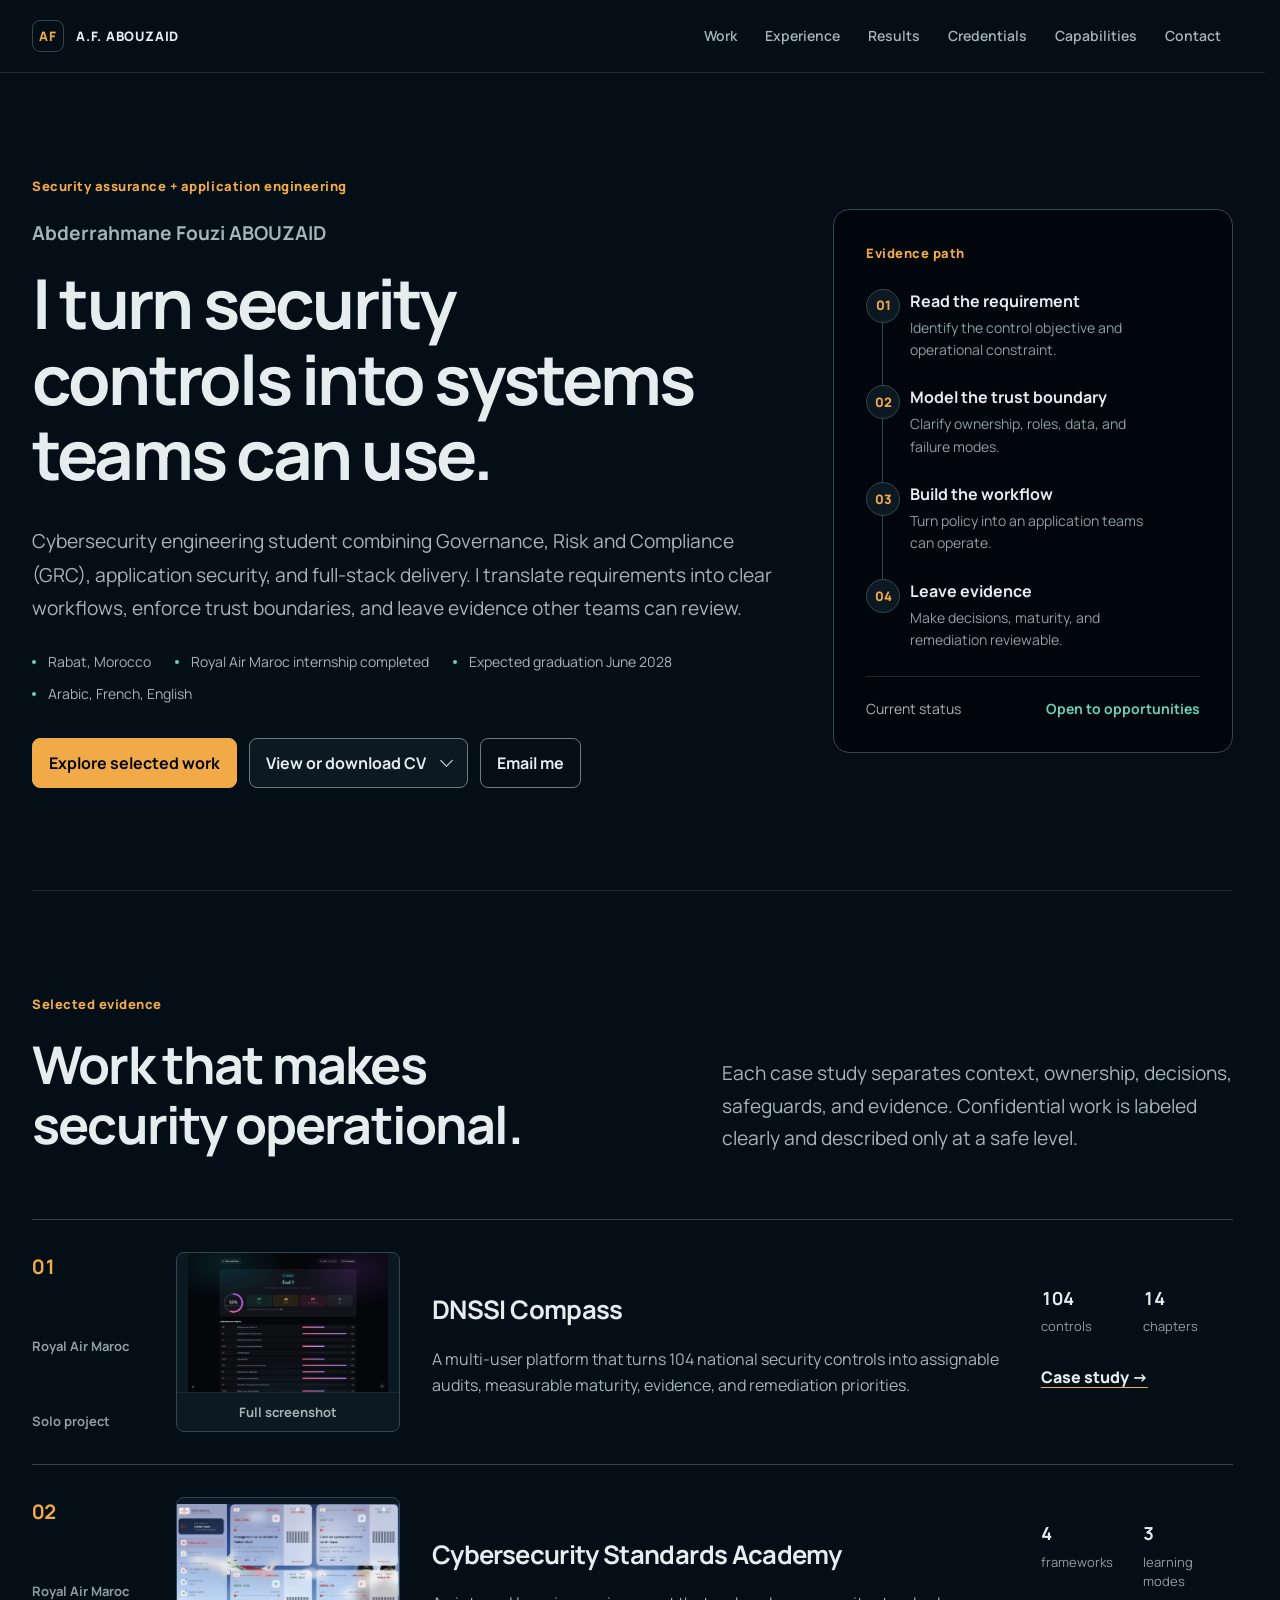
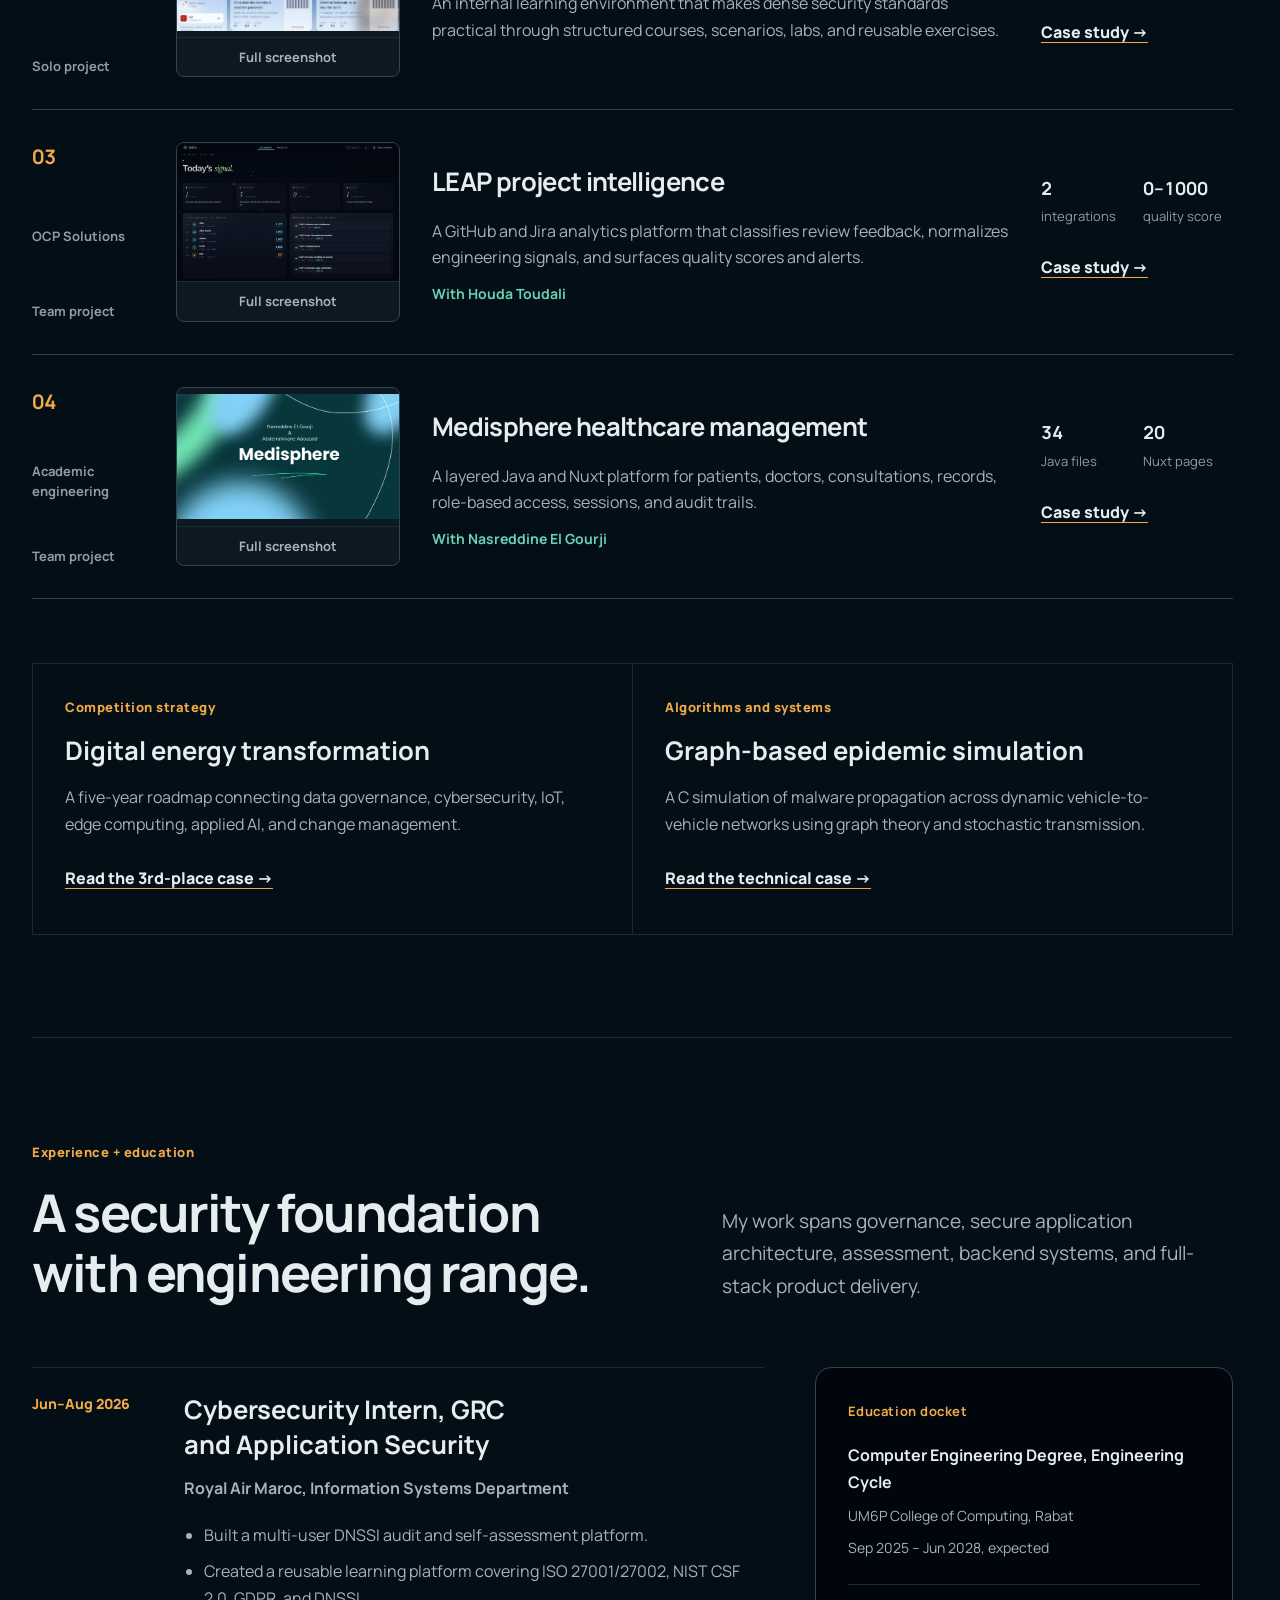
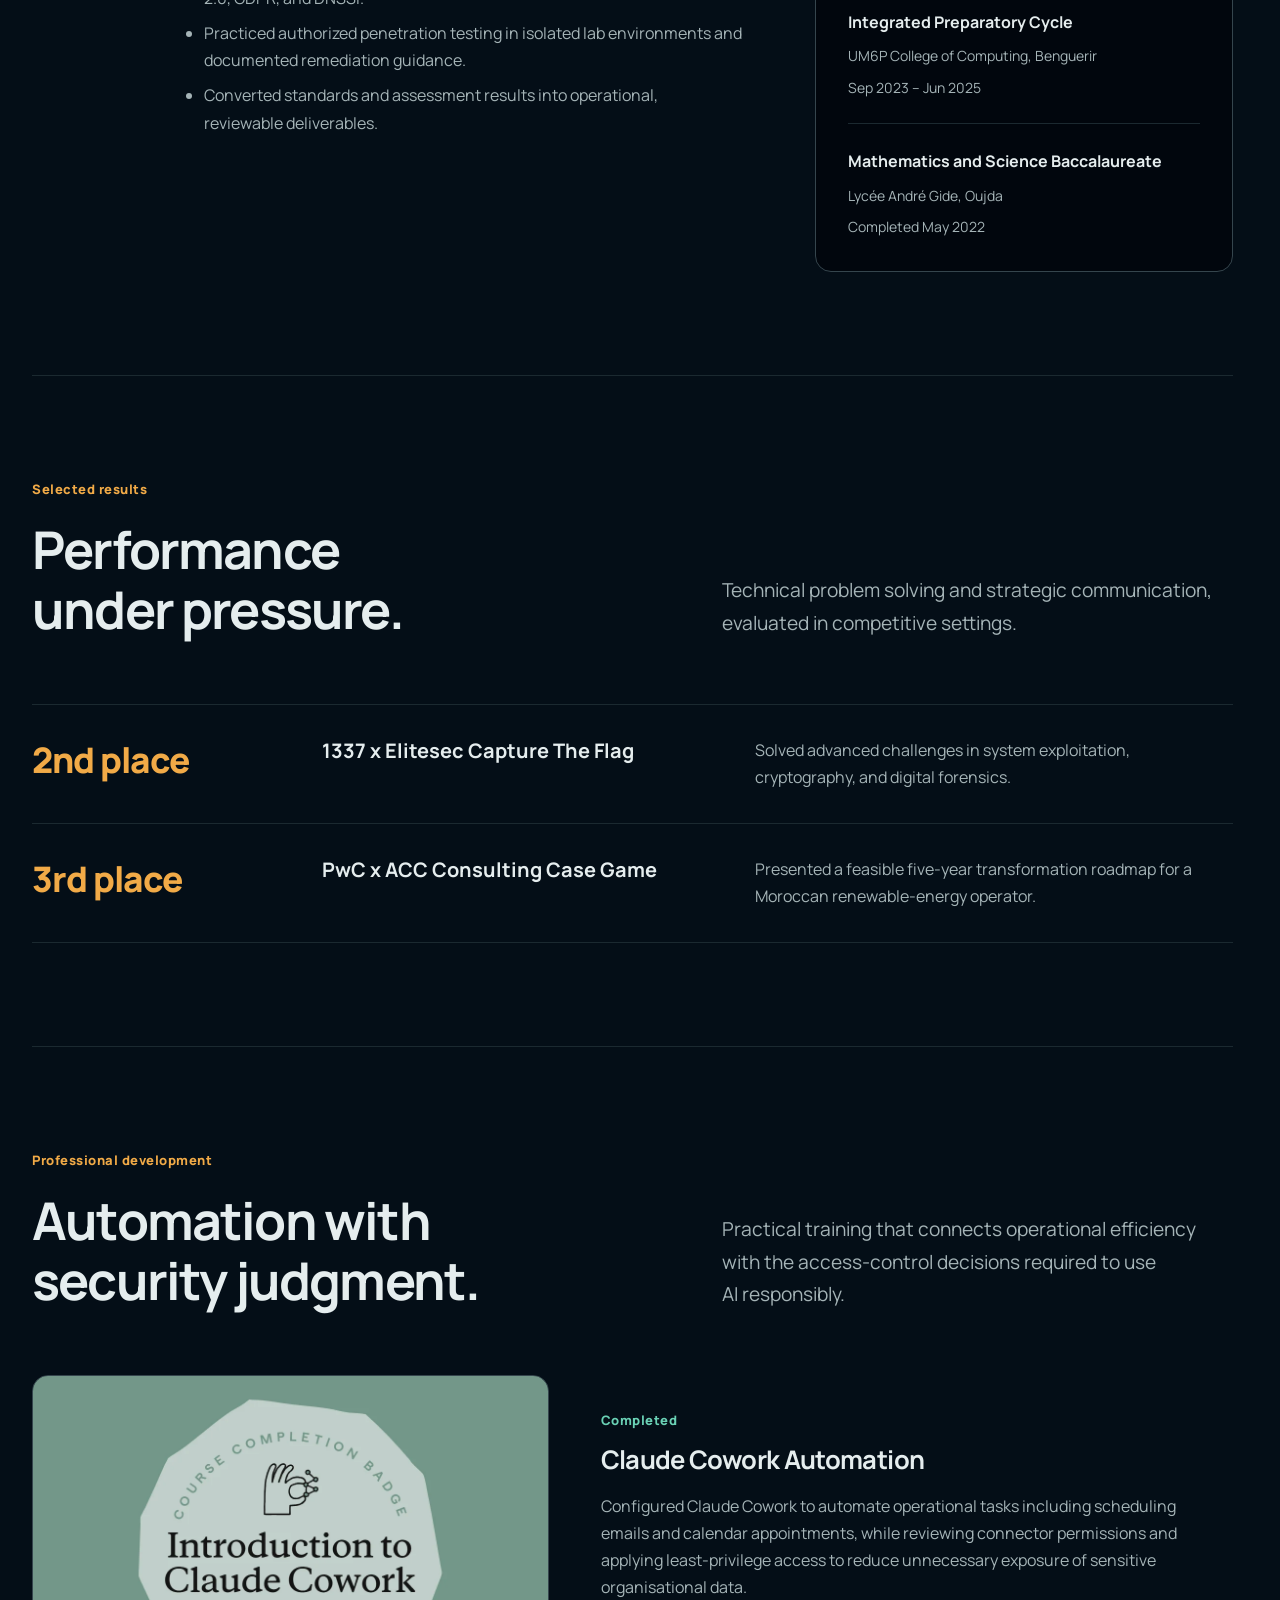
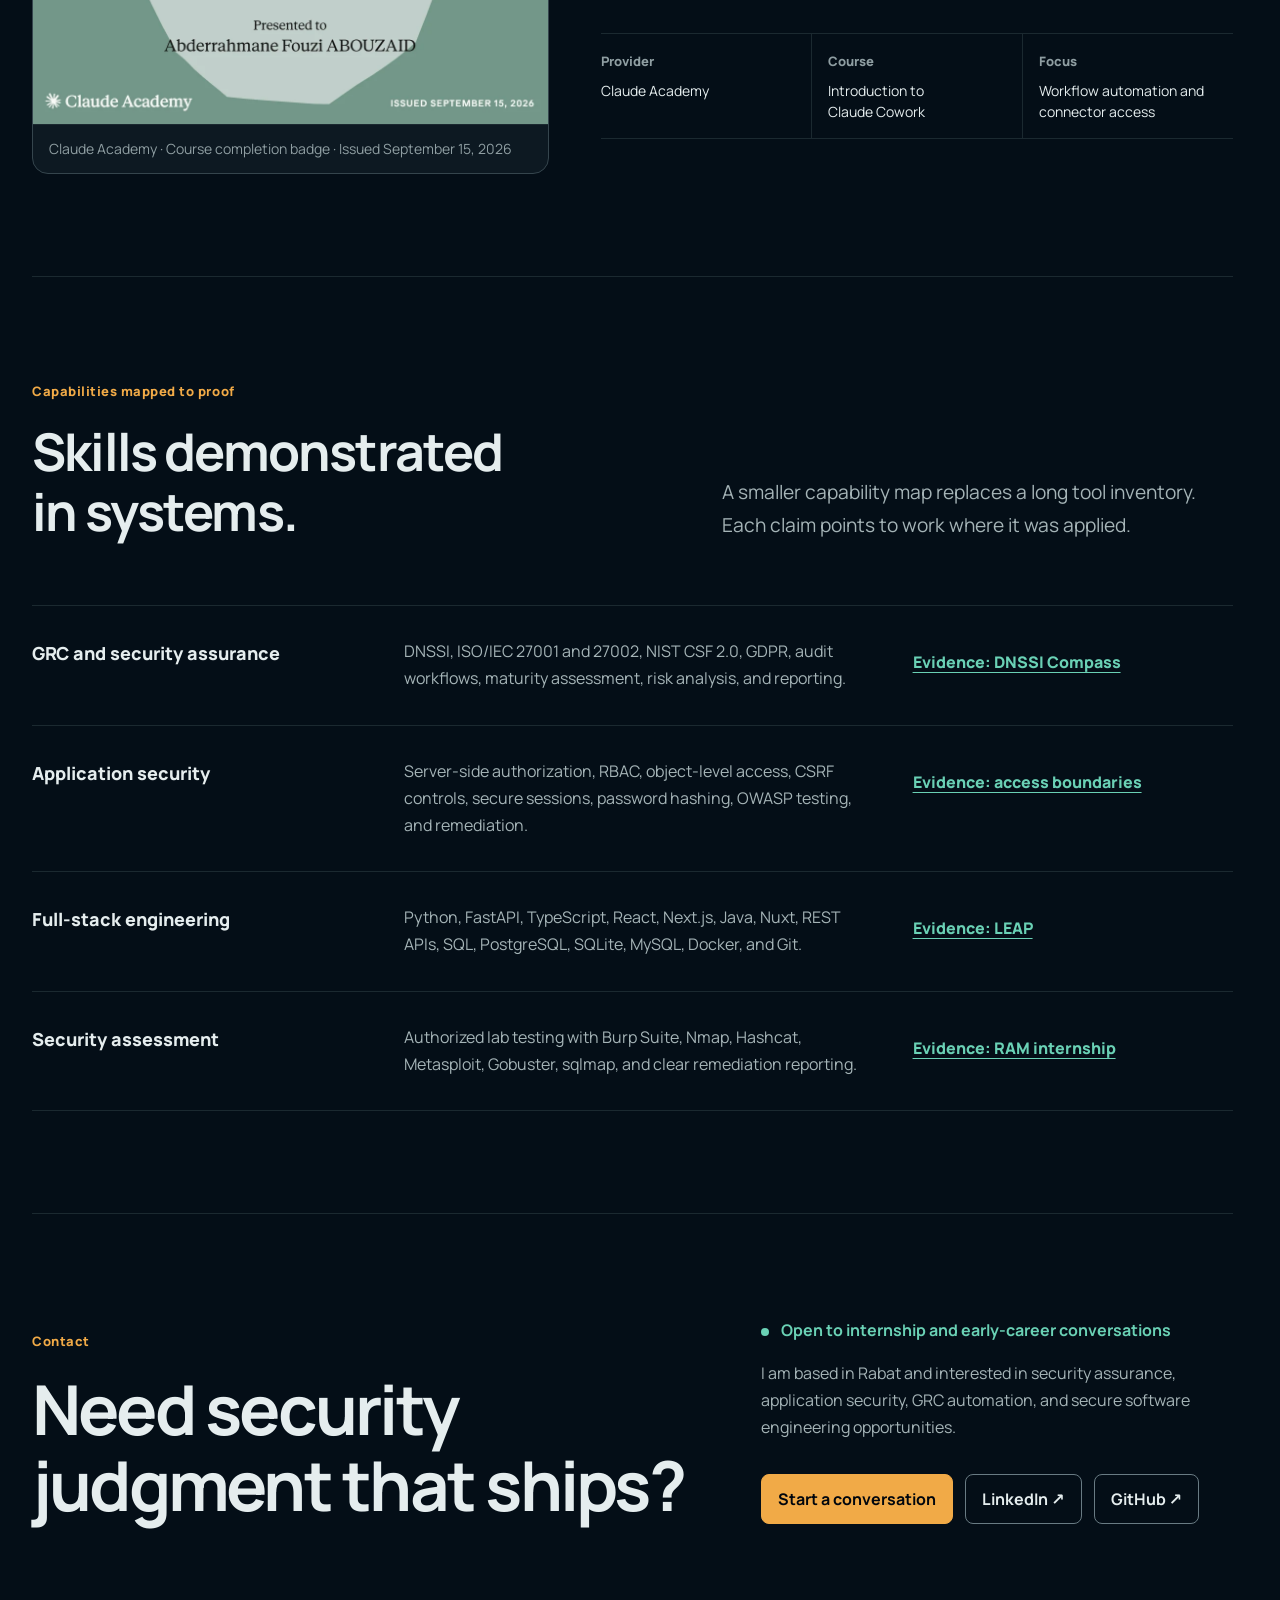
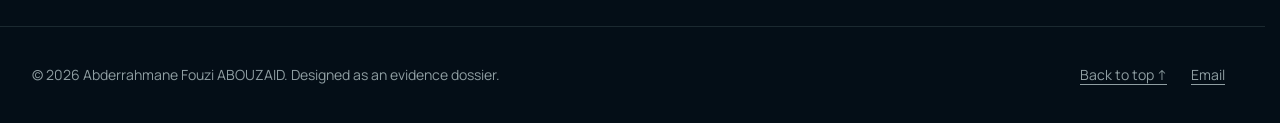
==== commit d13e836c: "Adding claude certif" ====
--- a/index.html
+++ b/index.html
@@ -53,7 +53,7 @@
       type="font/woff2"
       crossorigin
     />
-    <link rel="stylesheet" href="styles.css?v=spatial-system-3" />
+    <link rel="stylesheet" href="styles.css?v=credential-1" />
     <script type="application/ld+json">
       {
         "@context": "https://schema.org",
@@ -111,6 +111,7 @@
           <a href="#work">Work</a>
           <a href="#experience">Experience</a>
           <a href="#results">Results</a>
+          <a href="#credentials">Credentials</a>
           <a href="#capabilities">Capabilities</a>
           <a href="#contact">Contact</a>
         </div>
@@ -575,6 +576,75 @@
 
       <section
         class="section shell"
+        id="credentials"
+        aria-labelledby="credentials-title"
+      >
+        <div class="section-heading">
+          <div>
+            <p class="section-label">Professional development</p>
+            <h2 class="section-title" id="credentials-title">
+              Automation with security judgment.
+            </h2>
+          </div>
+          <p class="section-intro">
+            Practical training that connects operational efficiency with the
+            access-control decisions required to use AI responsibly.
+          </p>
+        </div>
+
+        <article class="credential-record">
+          <figure>
+            <a
+              class="credential-visual"
+              href="assets/claude-cowork-course-badge.webp"
+              target="_blank"
+              rel="noopener noreferrer"
+              aria-label="View the Claude Cowork course completion badge at full size, opens in a new tab"
+            >
+              <img
+                src="assets/claude-cowork-course-badge.webp"
+                width="1054"
+                height="712"
+                alt="Claude Academy course completion badge for Introduction to Claude Cowork, issued to Abderrahmane Fouzi ABOUZAID on September 15, 2026"
+                loading="lazy"
+                decoding="async"
+              />
+            </a>
+            <figcaption>
+              Claude Academy · Course completion badge · Issued September 15,
+              2026
+            </figcaption>
+          </figure>
+
+          <div class="credential-copy">
+            <p class="credential-status">Completed</p>
+            <h3>Claude Cowork Automation</h3>
+            <p>
+              Configured Claude Cowork to automate operational tasks including
+              scheduling emails and calendar appointments, while reviewing
+              connector permissions and applying least-privilege access to
+              reduce unnecessary exposure of sensitive organisational data.
+            </p>
+            <dl class="credential-evidence">
+              <div>
+                <dt>Provider</dt>
+                <dd>Claude Academy</dd>
+              </div>
+              <div>
+                <dt>Course</dt>
+                <dd>Introduction to Claude Cowork</dd>
+              </div>
+              <div>
+                <dt>Focus</dt>
+                <dd>Workflow automation and connector access</dd>
+              </div>
+            </dl>
+          </div>
+        </article>
+      </section>
+
+      <section
+        class="section shell"
         id="capabilities"
         aria-labelledby="capabilities-title"
       >
@@ -816,6 +886,6 @@
       </div>
     </section>
 
-    <script src="script.js?v=spatial-system-3" defer></script>
+    <script src="script.js?v=credential-1" defer></script>
   </body>
 </html>
--- a/styles.css
+++ b/styles.css
@@ -795,6 +795,80 @@
 .result-item p {
   color: var(--muted);
 }
+.credential-record {
+  display: grid;
+  grid-template-columns: minmax(18rem, 0.9fr) minmax(0, 1.1fr);
+  gap: var(--layout-gap);
+  align-items: center;
+}
+.credential-record figure {
+  margin: 0;
+  overflow: hidden;
+  border: 1px solid var(--line);
+  border-radius: var(--radius);
+  background: var(--panel);
+}
+.credential-visual {
+  display: block;
+  min-block-size: 0;
+  overflow: hidden;
+  background: oklch(0.62 0.05 174);
+}
+.credential-visual img {
+  width: 100%;
+  transition:
+    transform var(--duration-image) var(--ease-out),
+    opacity var(--duration) var(--ease-out);
+}
+.credential-record figcaption {
+  padding: var(--space-3) var(--space-4);
+  border-top: 1px solid var(--line-soft);
+  color: var(--quiet);
+  font-size: var(--text-small);
+}
+.credential-copy {
+  max-width: var(--measure);
+}
+.credential-status {
+  color: var(--assurance);
+  font-size: var(--text-label);
+  font-weight: 800;
+  letter-spacing: 0.04em;
+}
+.credential-copy h3 {
+  margin-top: var(--space-3);
+  font-size: var(--text-card);
+  letter-spacing: -0.025em;
+  line-height: 1.3;
+}
+.credential-copy > p:not(.credential-status) {
+  margin-top: var(--space-4);
+  color: var(--muted);
+}
+.credential-evidence {
+  display: grid;
+  grid-template-columns: repeat(3, minmax(0, 1fr));
+  margin-top: var(--space-8);
+  border-block: 1px solid var(--line-soft);
+}
+.credential-evidence div {
+  padding-block: var(--space-4);
+}
+.credential-evidence div + div {
+  padding-left: var(--space-4);
+  border-left: 1px solid var(--line-soft);
+}
+.credential-evidence dt {
+  color: var(--quiet);
+  font-size: var(--text-label);
+  font-weight: 800;
+}
+.credential-evidence dd {
+  margin: var(--space-2) 0 0;
+  color: var(--paper);
+  font-size: var(--text-small);
+  line-height: 1.5;
+}
 .capability-row {
   display: grid;
   grid-template-columns: minmax(0, 0.7fr) minmax(0, 1fr) minmax(0, 0.7fr);
@@ -1182,6 +1256,10 @@
     opacity: 0.9;
     transform: scale(1.025);
   }
+  .credential-visual:hover img {
+    opacity: 0.92;
+    transform: scale(1.015);
+  }
   .project-thumb:hover {
     border-color: var(--quiet);
   }
@@ -1205,6 +1283,7 @@
   .hero,
   .section-heading,
   .experience-grid,
+  .credential-record,
   .contact-section {
     grid-template-columns: minmax(0, 1fr);
   }
@@ -1315,6 +1394,14 @@
   .section-heading {
     gap: var(--space-6);
   }
+  .credential-evidence {
+    grid-template-columns: minmax(0, 1fr);
+  }
+  .credential-evidence div + div {
+    padding-left: 0;
+    border-top: 1px solid var(--line-soft);
+    border-left: 0;
+  }
   .other-work {
     grid-template-columns: minmax(0, 1fr);
     margin-top: var(--space-12);
@@ -1459,6 +1546,7 @@
   }
   :where(a, button, summary):active,
   .project-thumb:hover img,
+  .credential-visual:hover img,
   .button:hover,
   .cv-action:hover,
   .menu-toggle:hover,
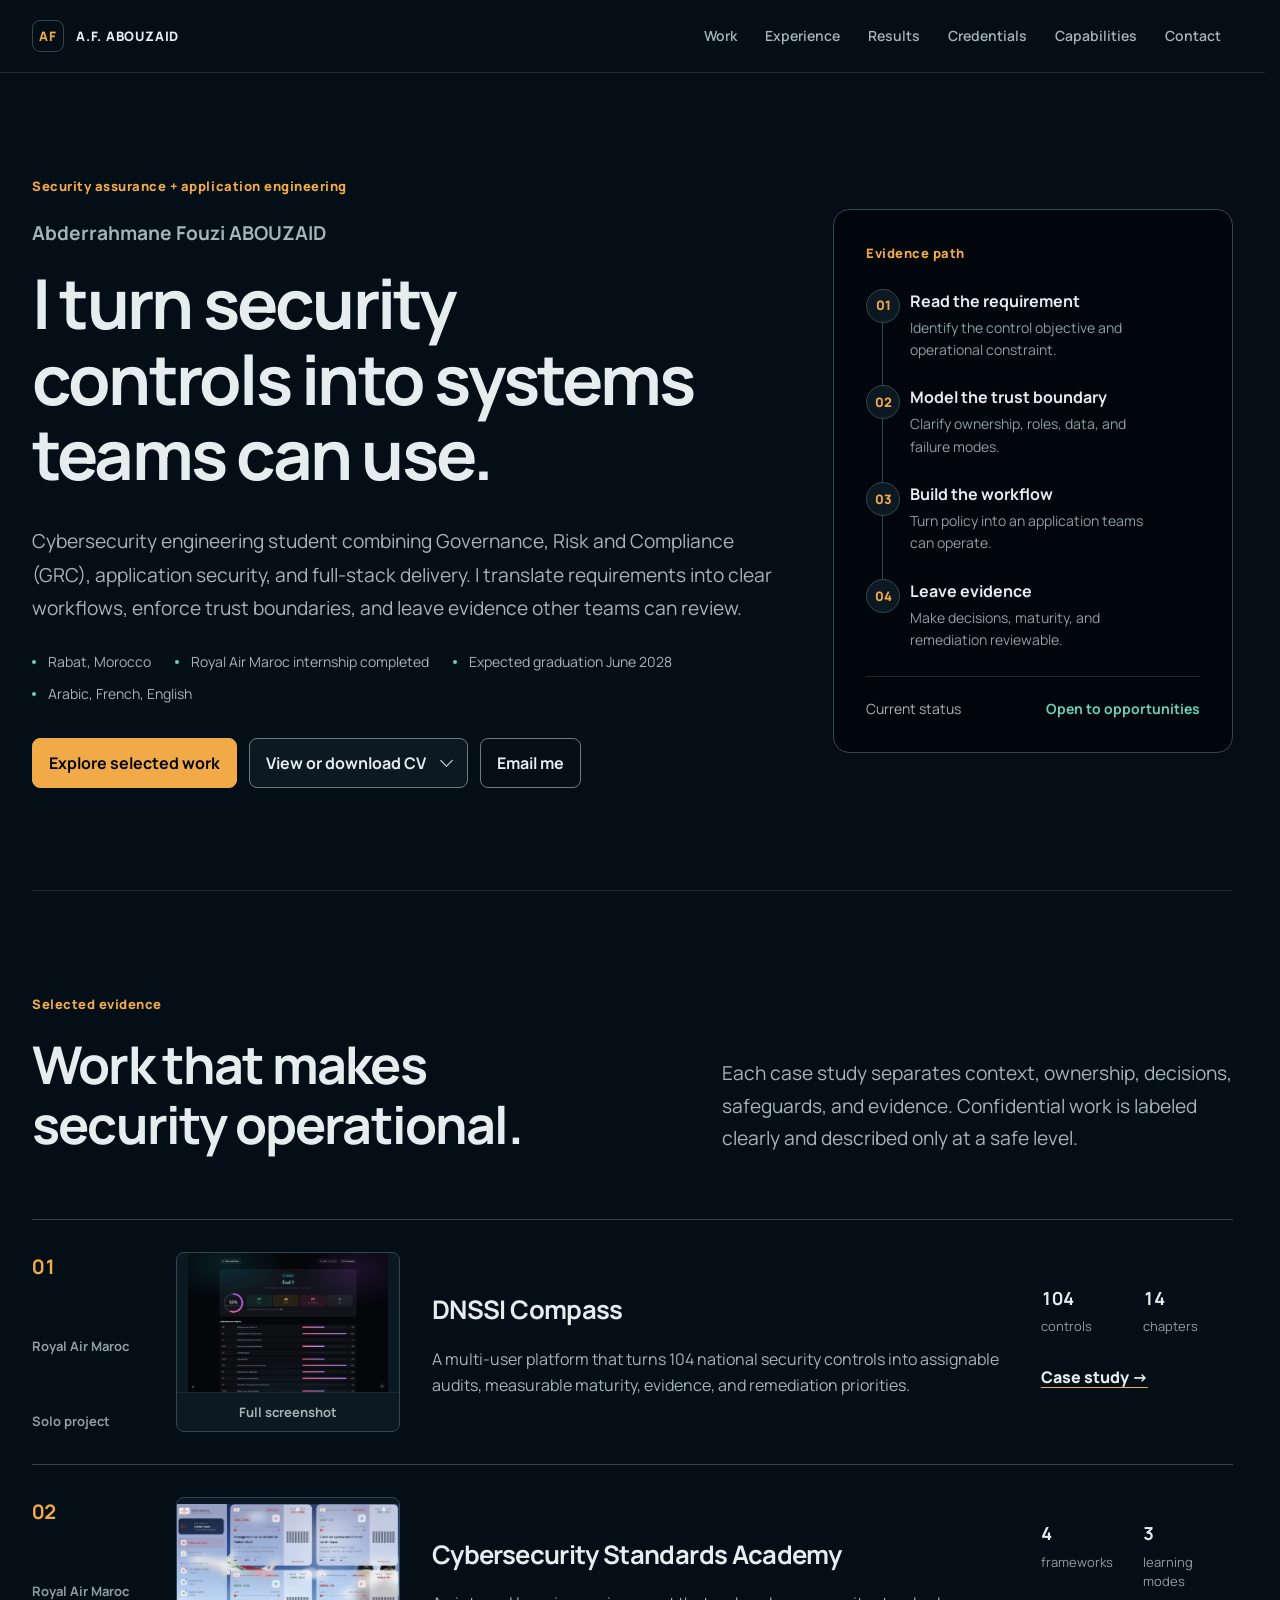
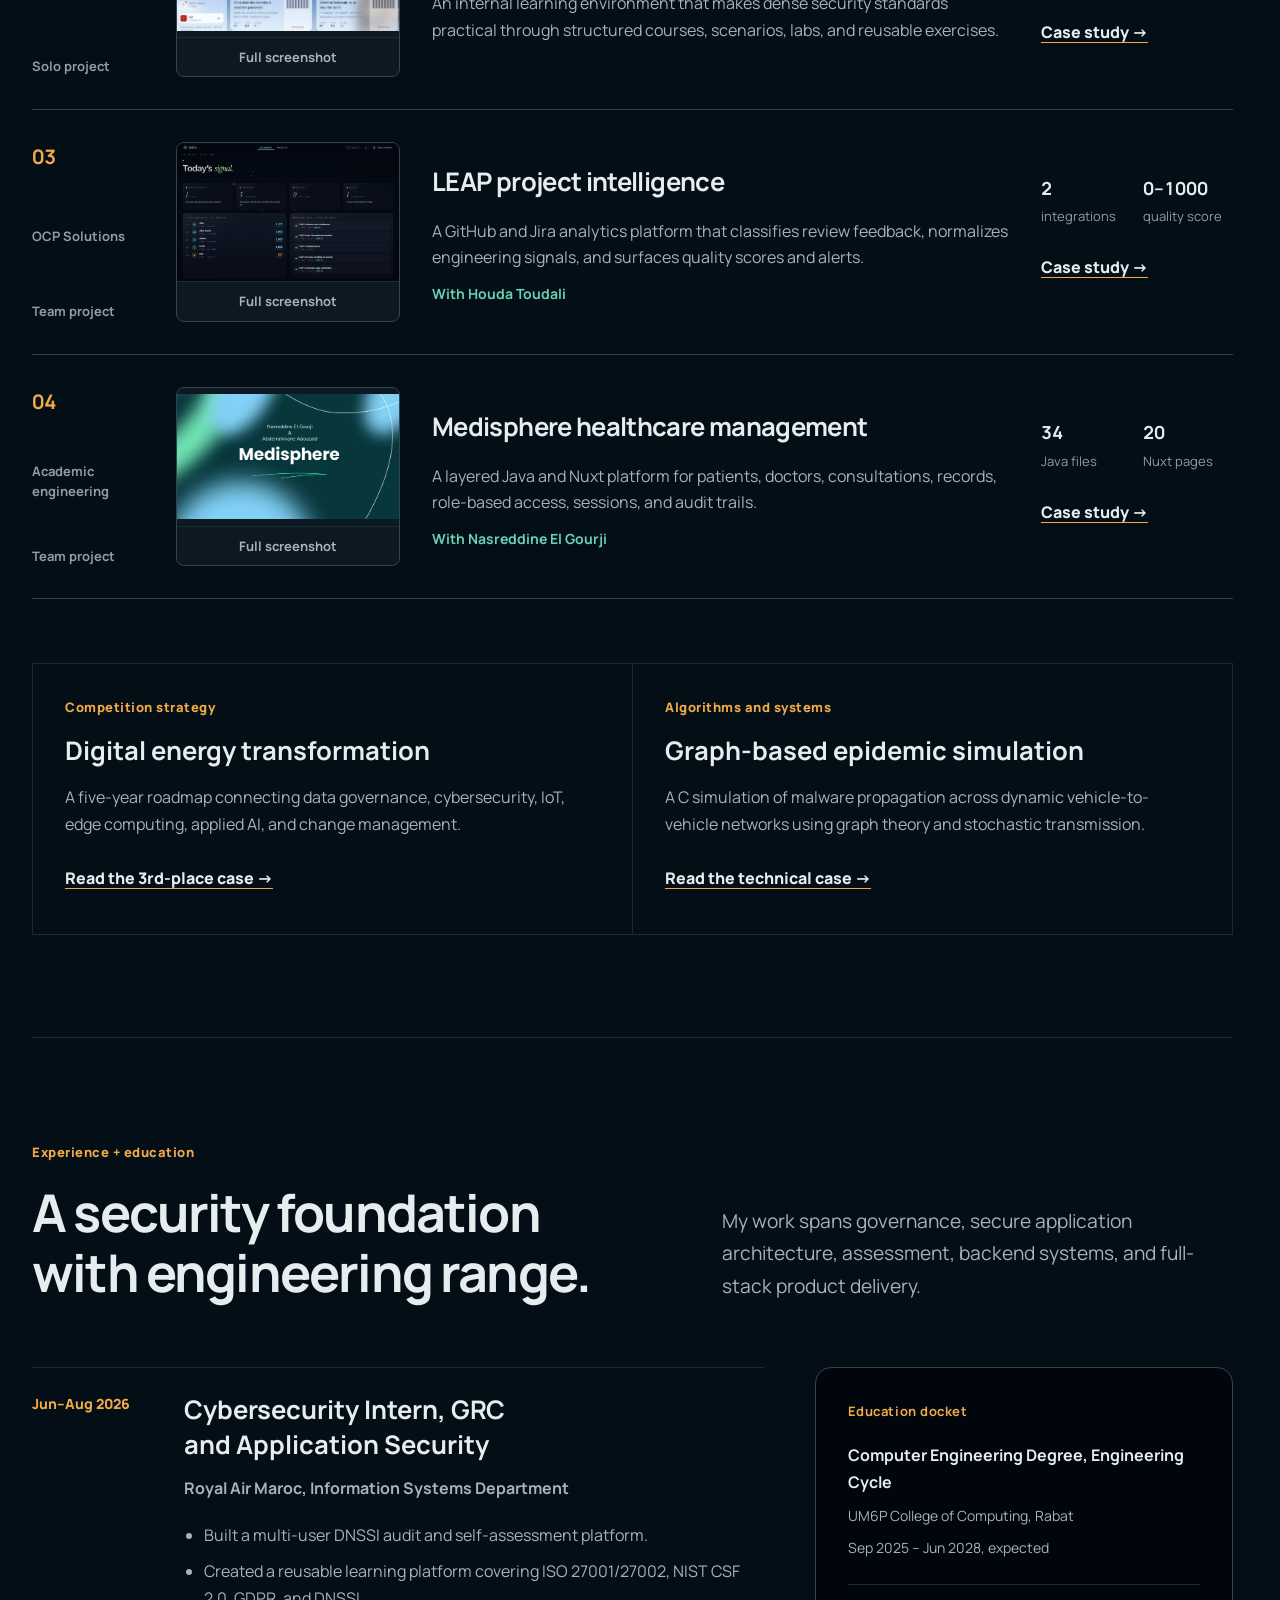
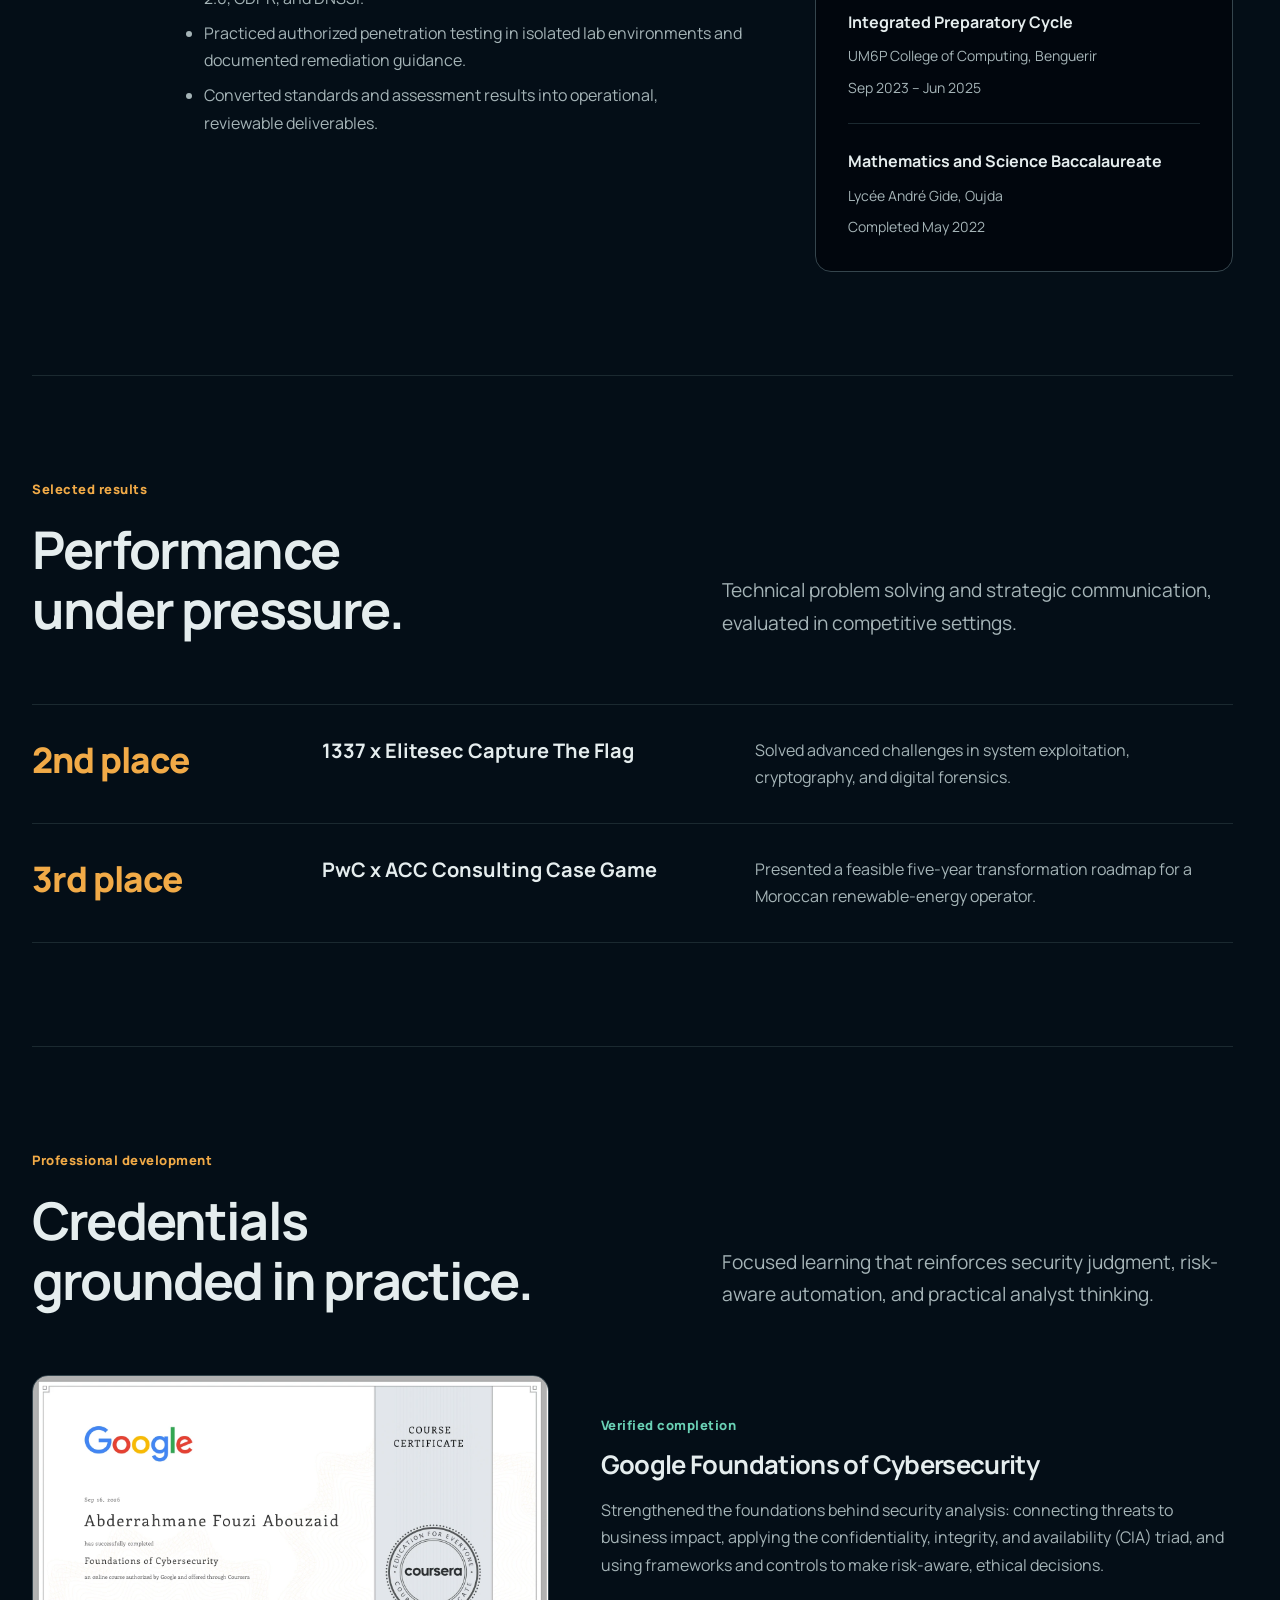
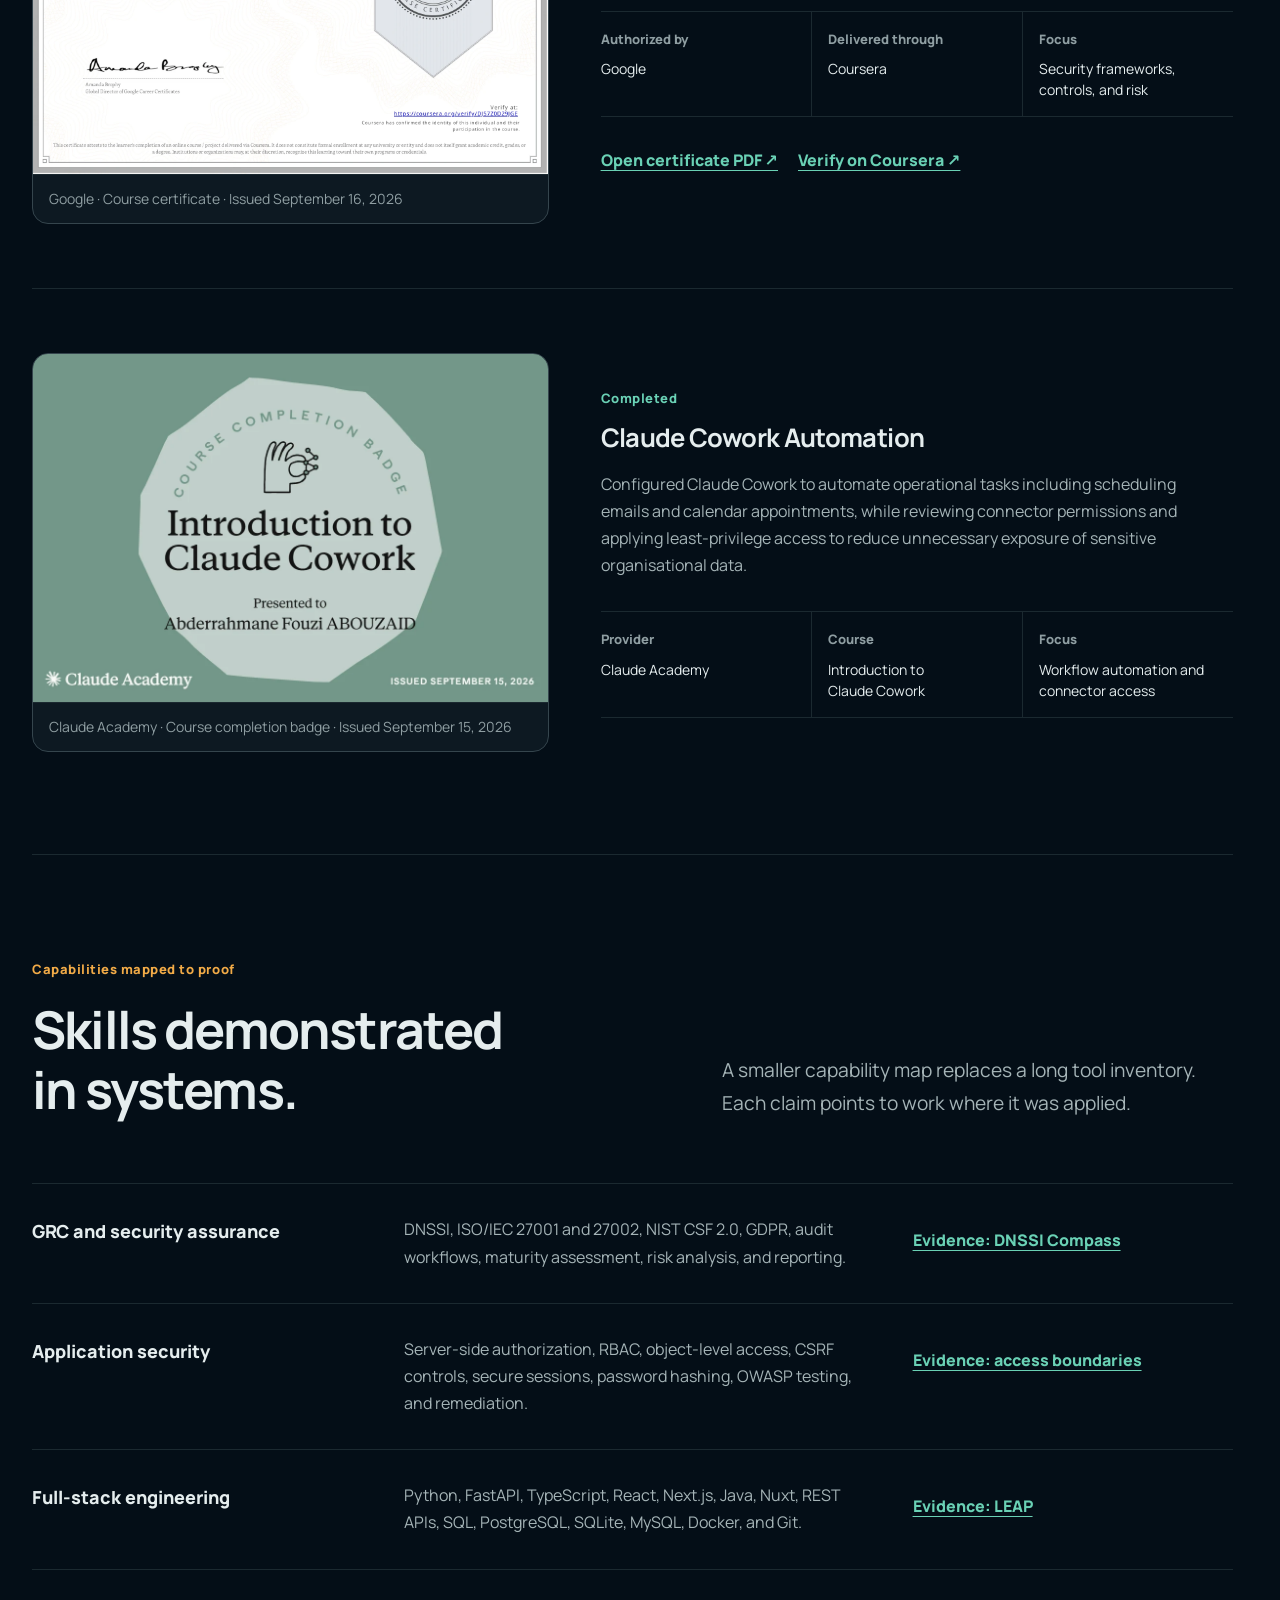
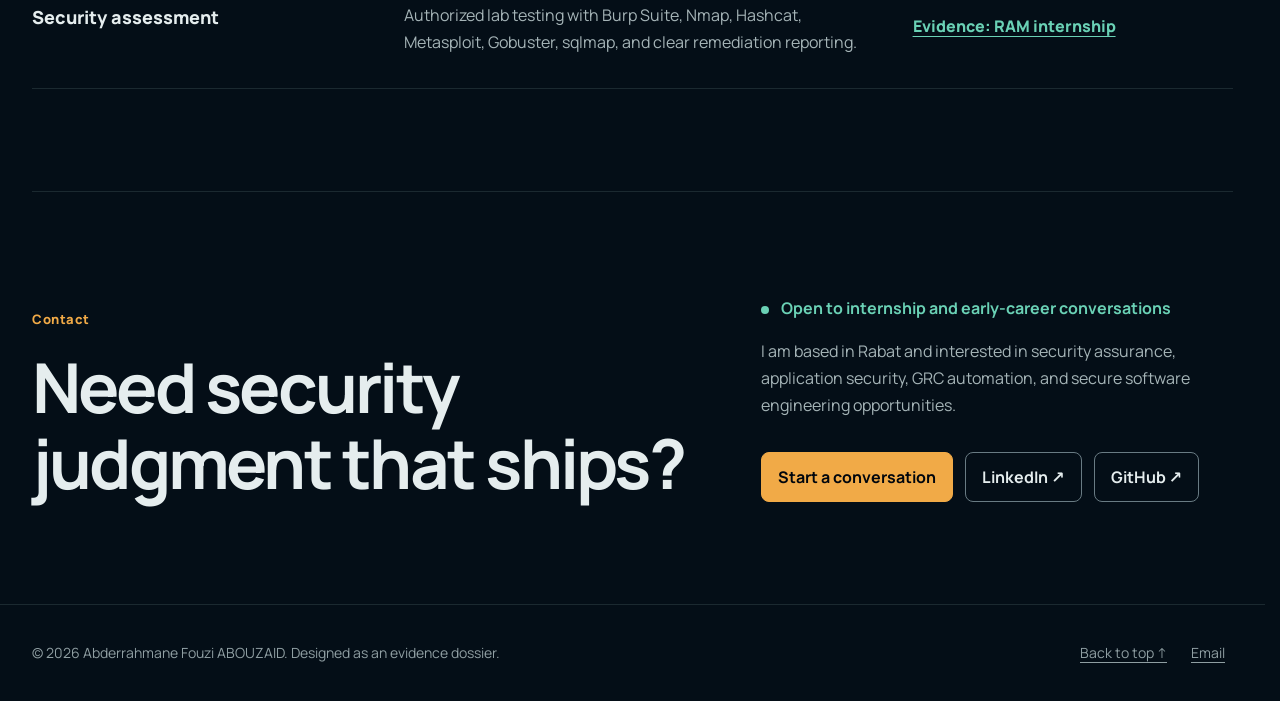
==== commit 7df3a137: "dfe3" ====
--- a/index.html
+++ b/index.html
@@ -53,7 +53,7 @@
       type="font/woff2"
       crossorigin
     />
-    <link rel="stylesheet" href="styles.css?v=credential-1" />
+    <link rel="stylesheet" href="styles.css?v=credential-2" />
     <script type="application/ld+json">
       {
         "@context": "https://schema.org",
@@ -583,64 +583,132 @@
           <div>
             <p class="section-label">Professional development</p>
             <h2 class="section-title" id="credentials-title">
-              Automation with security judgment.
+              Credentials grounded in practice.
             </h2>
           </div>
           <p class="section-intro">
-            Practical training that connects operational efficiency with the
-            access-control decisions required to use AI responsibly.
+            Focused learning that reinforces security judgment, risk-aware
+            automation, and practical analyst thinking.
           </p>
         </div>
 
-        <article class="credential-record">
-          <figure>
-            <a
-              class="credential-visual"
-              href="assets/claude-cowork-course-badge.webp"
-              target="_blank"
-              rel="noopener noreferrer"
-              aria-label="View the Claude Cowork course completion badge at full size, opens in a new tab"
-            >
-              <img
-                src="assets/claude-cowork-course-badge.webp"
-                width="1054"
-                height="712"
-                alt="Claude Academy course completion badge for Introduction to Claude Cowork, issued to Abderrahmane Fouzi ABOUZAID on September 15, 2026"
-                loading="lazy"
-                decoding="async"
-              />
-            </a>
-            <figcaption>
-              Claude Academy · Course completion badge · Issued September 15,
-              2026
-            </figcaption>
-          </figure>
-
-          <div class="credential-copy">
-            <p class="credential-status">Completed</p>
-            <h3>Claude Cowork Automation</h3>
-            <p>
-              Configured Claude Cowork to automate operational tasks including
-              scheduling emails and calendar appointments, while reviewing
-              connector permissions and applying least-privilege access to
-              reduce unnecessary exposure of sensitive organisational data.
-            </p>
-            <dl class="credential-evidence">
-              <div>
-                <dt>Provider</dt>
-                <dd>Claude Academy</dd>
+        <div class="credential-list">
+          <article class="credential-record">
+            <figure>
+              <a
+                class="credential-visual"
+                href="assets/google-foundations-cybersecurity-certificate.webp"
+                target="_blank"
+                rel="noopener noreferrer"
+                aria-label="View the Google Foundations of Cybersecurity certificate at full size, opens in a new tab"
+              >
+                <img
+                  src="assets/google-foundations-cybersecurity-certificate.webp"
+                  width="1584"
+                  height="1224"
+                  alt="Google and Coursera certificate awarded to Abderrahmane Fouzi Abouzaid for completing Foundations of Cybersecurity on September 16, 2026"
+                  loading="lazy"
+                  decoding="async"
+                />
+              </a>
+              <figcaption>
+                Google · Course certificate · Issued September 16, 2026
+              </figcaption>
+            </figure>
+
+            <div class="credential-copy">
+              <p class="credential-status">Verified completion</p>
+              <h3>Google Foundations of Cybersecurity</h3>
+              <p>
+                Strengthened the foundations behind security analysis:
+                connecting threats to business impact, applying the
+                confidentiality, integrity, and availability (CIA) triad, and
+                using frameworks and controls to make risk-aware, ethical
+                decisions.
+              </p>
+              <dl class="credential-evidence">
+                <div>
+                  <dt>Authorized by</dt>
+                  <dd>Google</dd>
+                </div>
+                <div>
+                  <dt>Delivered through</dt>
+                  <dd>Coursera</dd>
+                </div>
+                <div>
+                  <dt>Focus</dt>
+                  <dd>Security frameworks, controls, and risk</dd>
+                </div>
+              </dl>
+              <div class="credential-actions">
+                <a
+                  class="credential-action"
+                  href="Introduction%20to%20Cybersecurity%20Google%20Cyber%20Cert.pdf"
+                  target="_blank"
+                  rel="noopener noreferrer"
+                  >Open certificate PDF ↗</a
+                >
+                <a
+                  class="credential-action"
+                  href="https://coursera.org/verify/DJ57Z0D29JGE"
+                  target="_blank"
+                  rel="noopener noreferrer"
+                  >Verify on Coursera ↗</a
+                >
               </div>
-              <div>
-                <dt>Course</dt>
-                <dd>Introduction to Claude Cowork</dd>
-              </div>
-              <div>
-                <dt>Focus</dt>
-                <dd>Workflow automation and connector access</dd>
-              </div>
-            </dl>
-          </div>
-        </article>
+            </div>
+          </article>
+
+          <article class="credential-record">
+            <figure>
+              <a
+                class="credential-visual"
+                href="assets/claude-cowork-course-badge.webp"
+                target="_blank"
+                rel="noopener noreferrer"
+                aria-label="View the Claude Cowork course completion badge at full size, opens in a new tab"
+              >
+                <img
+                  src="assets/claude-cowork-course-badge.webp"
+                  width="1054"
+                  height="712"
+                  alt="Claude Academy course completion badge for Introduction to Claude Cowork, issued to Abderrahmane Fouzi ABOUZAID on September 15, 2026"
+                  loading="lazy"
+                  decoding="async"
+                />
+              </a>
+              <figcaption>
+                Claude Academy · Course completion badge · Issued September 15,
+                2026
+              </figcaption>
+            </figure>
+
+            <div class="credential-copy">
+              <p class="credential-status">Completed</p>
+              <h3>Claude Cowork Automation</h3>
+              <p>
+                Configured Claude Cowork to automate operational tasks including
+                scheduling emails and calendar appointments, while reviewing
+                connector permissions and applying least-privilege access to
+                reduce unnecessary exposure of sensitive organisational data.
+              </p>
+              <dl class="credential-evidence">
+                <div>
+                  <dt>Provider</dt>
+                  <dd>Claude Academy</dd>
+                </div>
+                <div>
+                  <dt>Course</dt>
+                  <dd>Introduction to Claude Cowork</dd>
+                </div>
+                <div>
+                  <dt>Focus</dt>
+                  <dd>Workflow automation and connector access</dd>
+                </div>
+              </dl>
+            </div>
+          </article>
+        </div>
       </section>
 
       <section
--- a/styles.css
+++ b/styles.css
@@ -795,11 +795,19 @@
 .result-item p {
   color: var(--muted);
 }
+.credential-list {
+  display: grid;
+  gap: var(--space-16);
+}
 .credential-record {
   display: grid;
   grid-template-columns: minmax(18rem, 0.9fr) minmax(0, 1.1fr);
   gap: var(--layout-gap);
   align-items: center;
+}
+.credential-record + .credential-record {
+  padding-top: var(--space-16);
+  border-top: 1px solid var(--line-soft);
 }
 .credential-record figure {
   margin: 0;
@@ -868,6 +876,18 @@
   color: var(--paper);
   font-size: var(--text-small);
   line-height: 1.5;
+}
+.credential-actions {
+  display: flex;
+  flex-wrap: wrap;
+  gap: var(--space-2) var(--space-5);
+  margin-top: var(--space-5);
+}
+.credential-action {
+  padding-block: var(--space-2);
+  color: var(--assurance);
+  font-weight: 800;
+  text-decoration-color: currentColor;
 }
 .capability-row {
   display: grid;
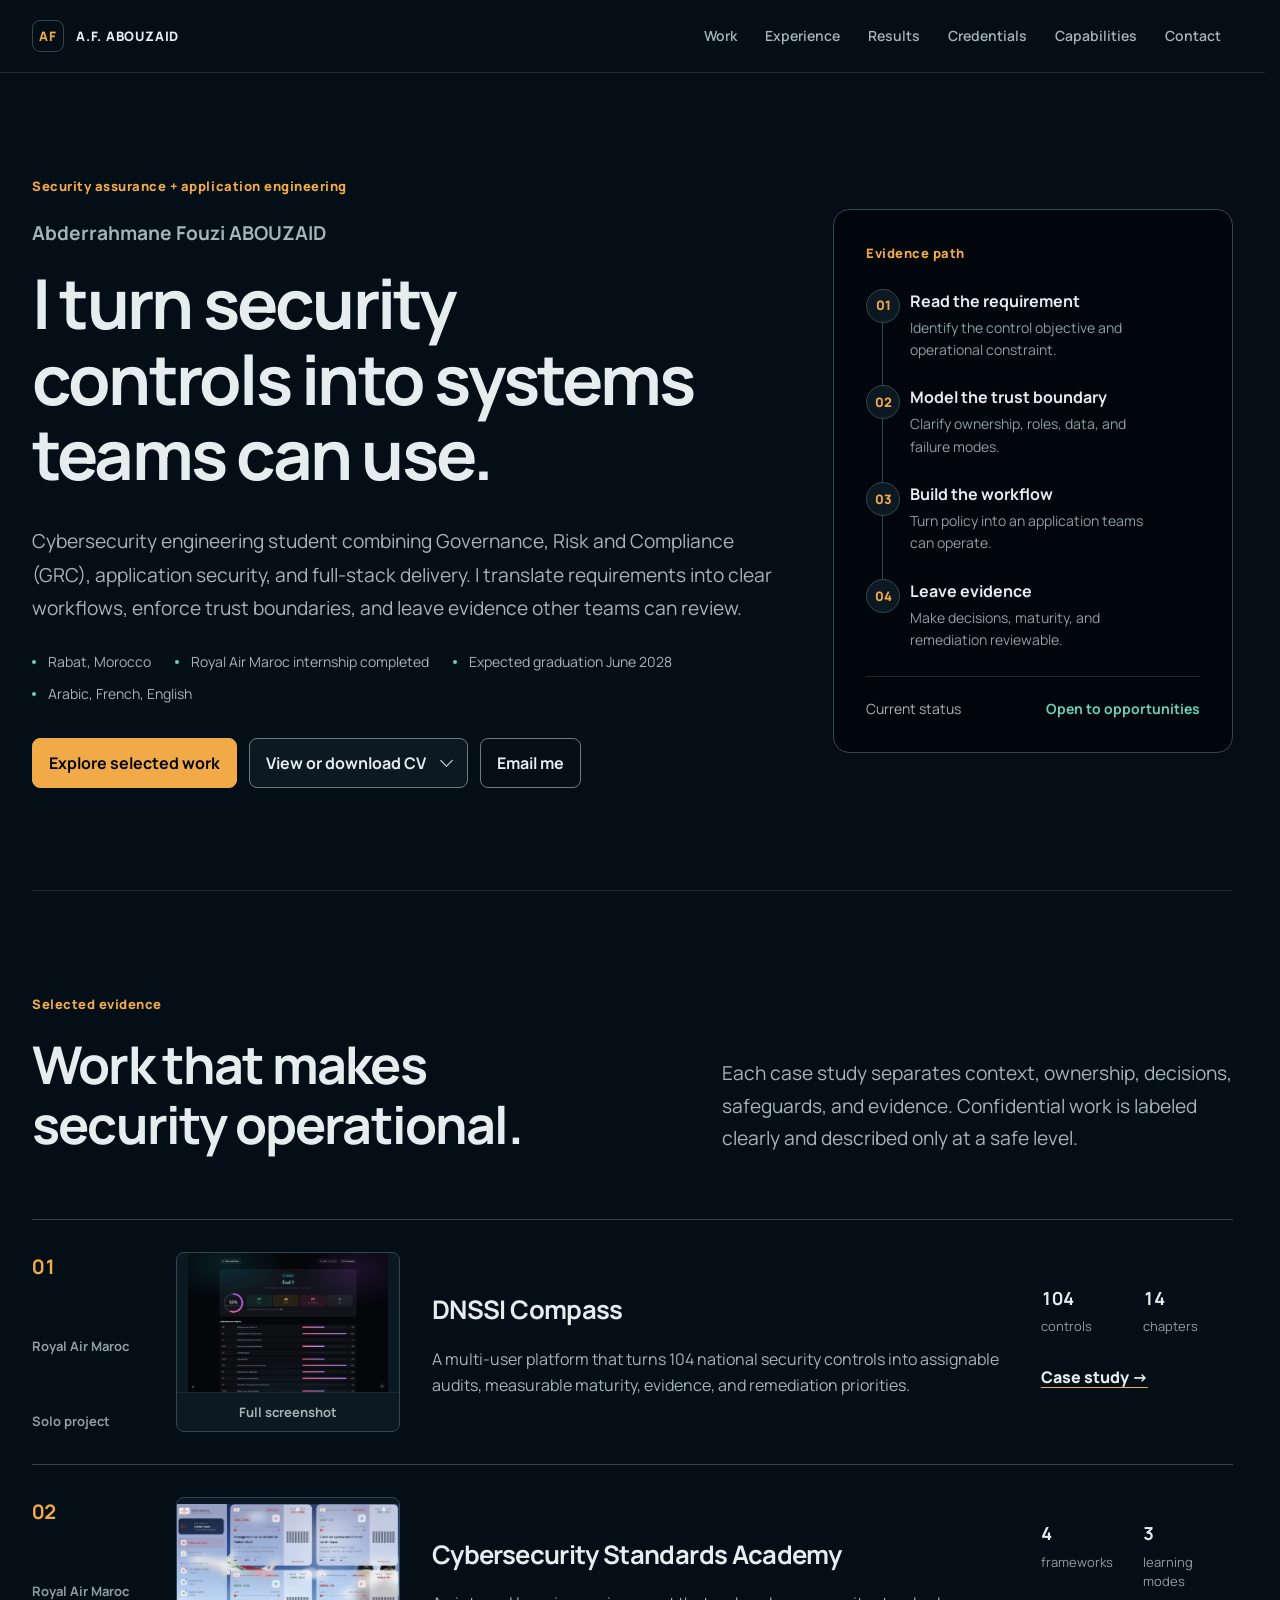
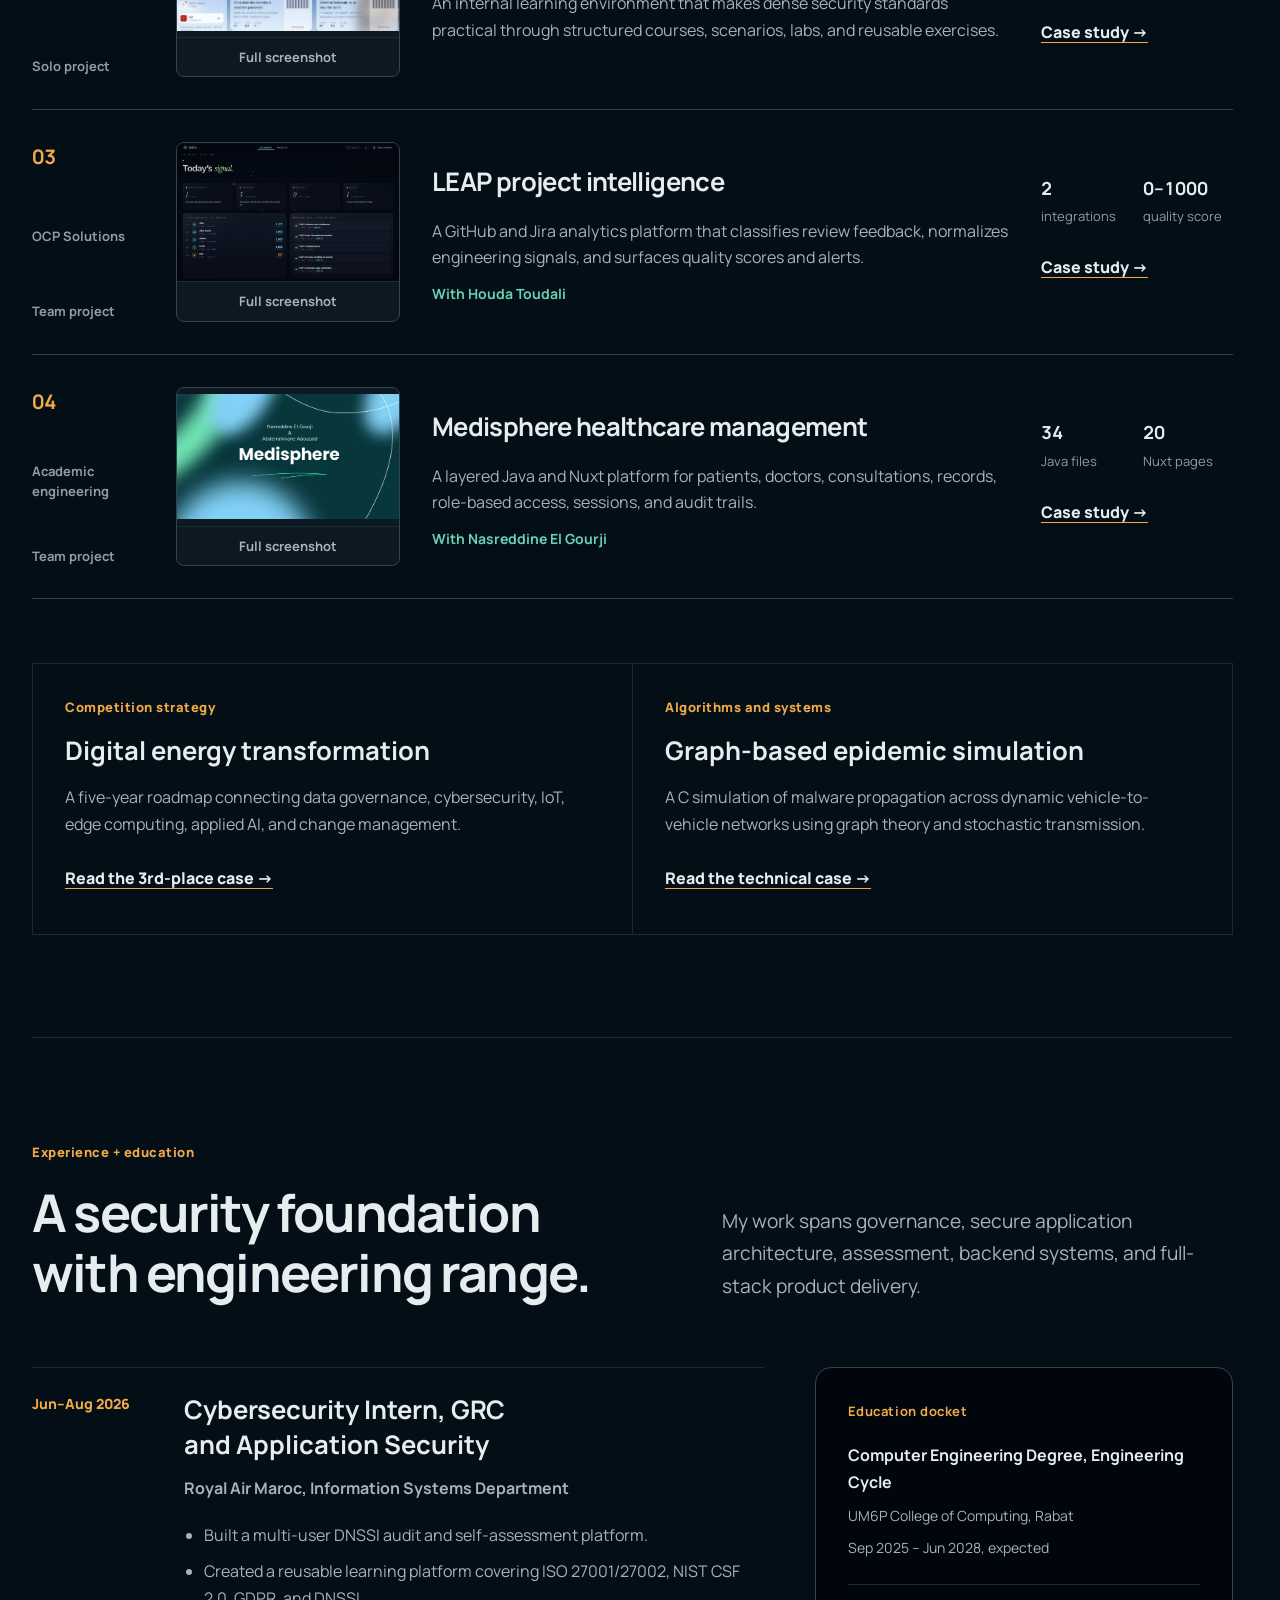
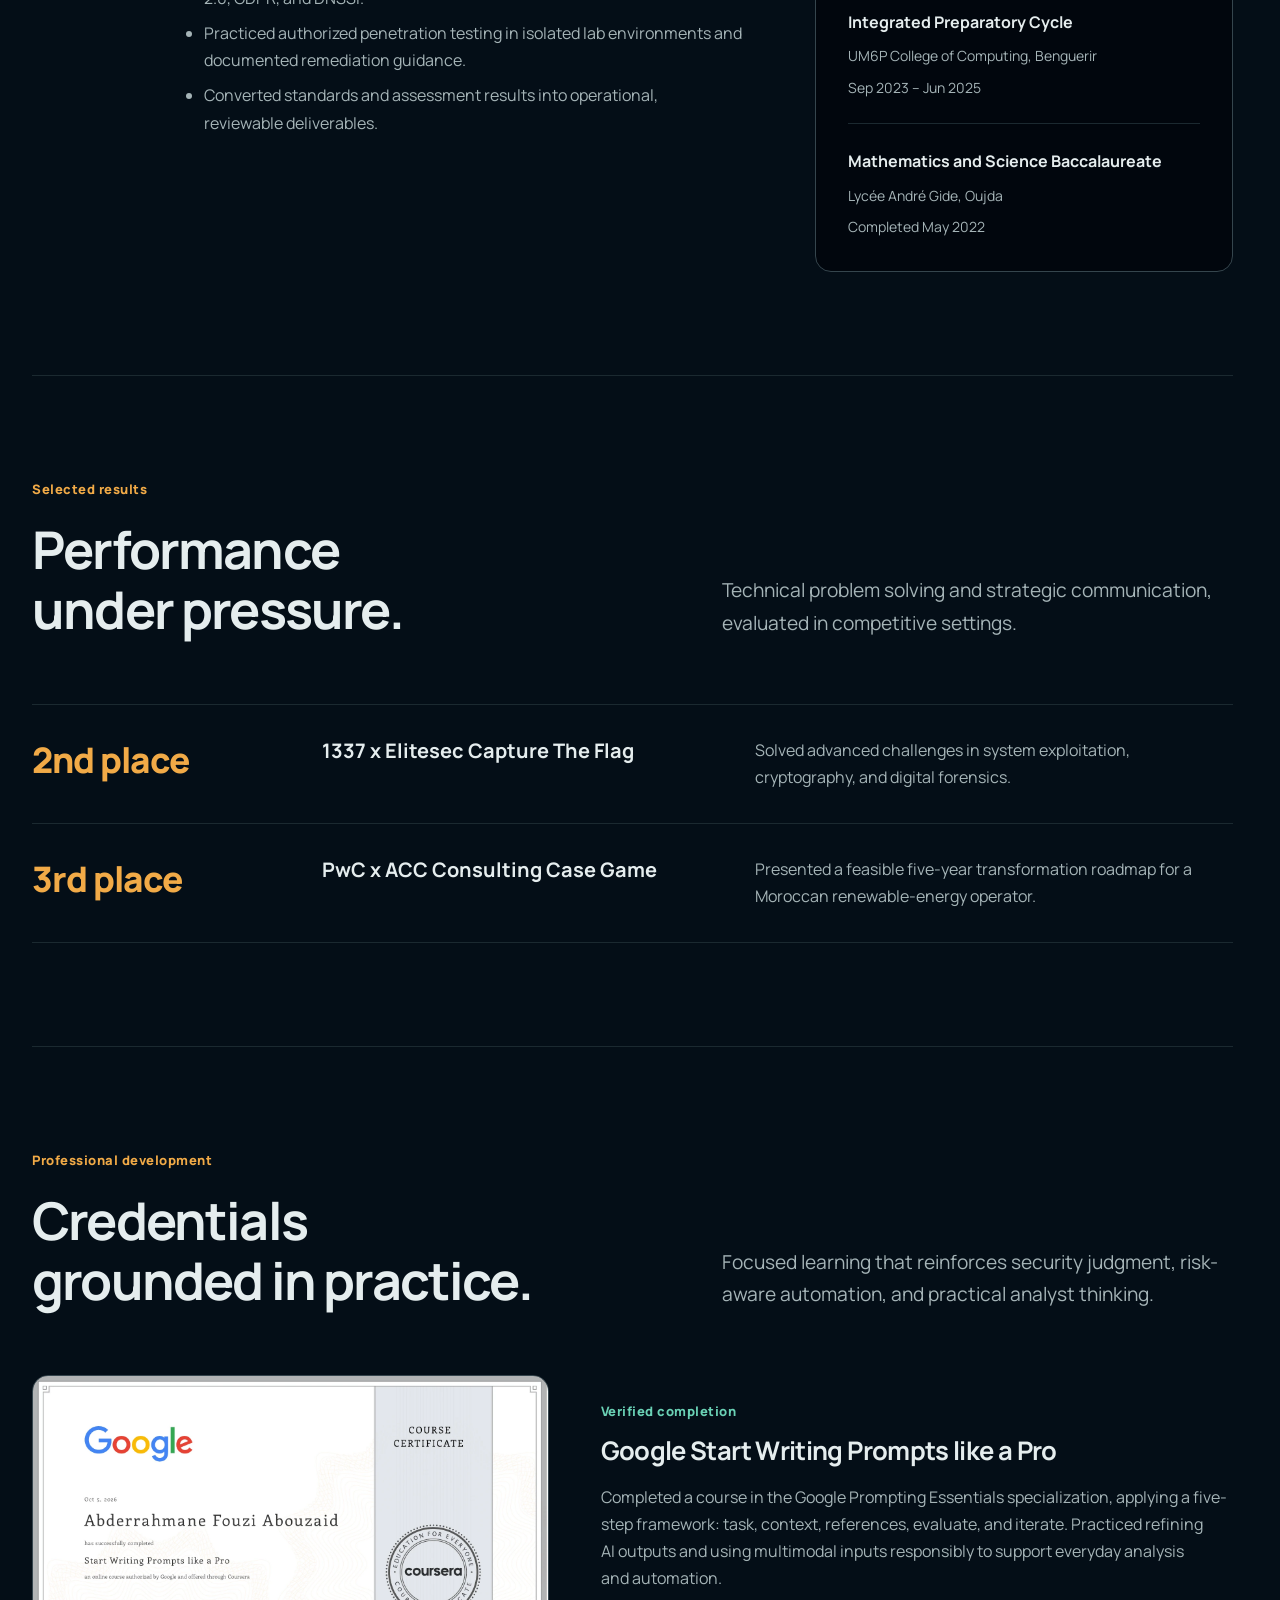
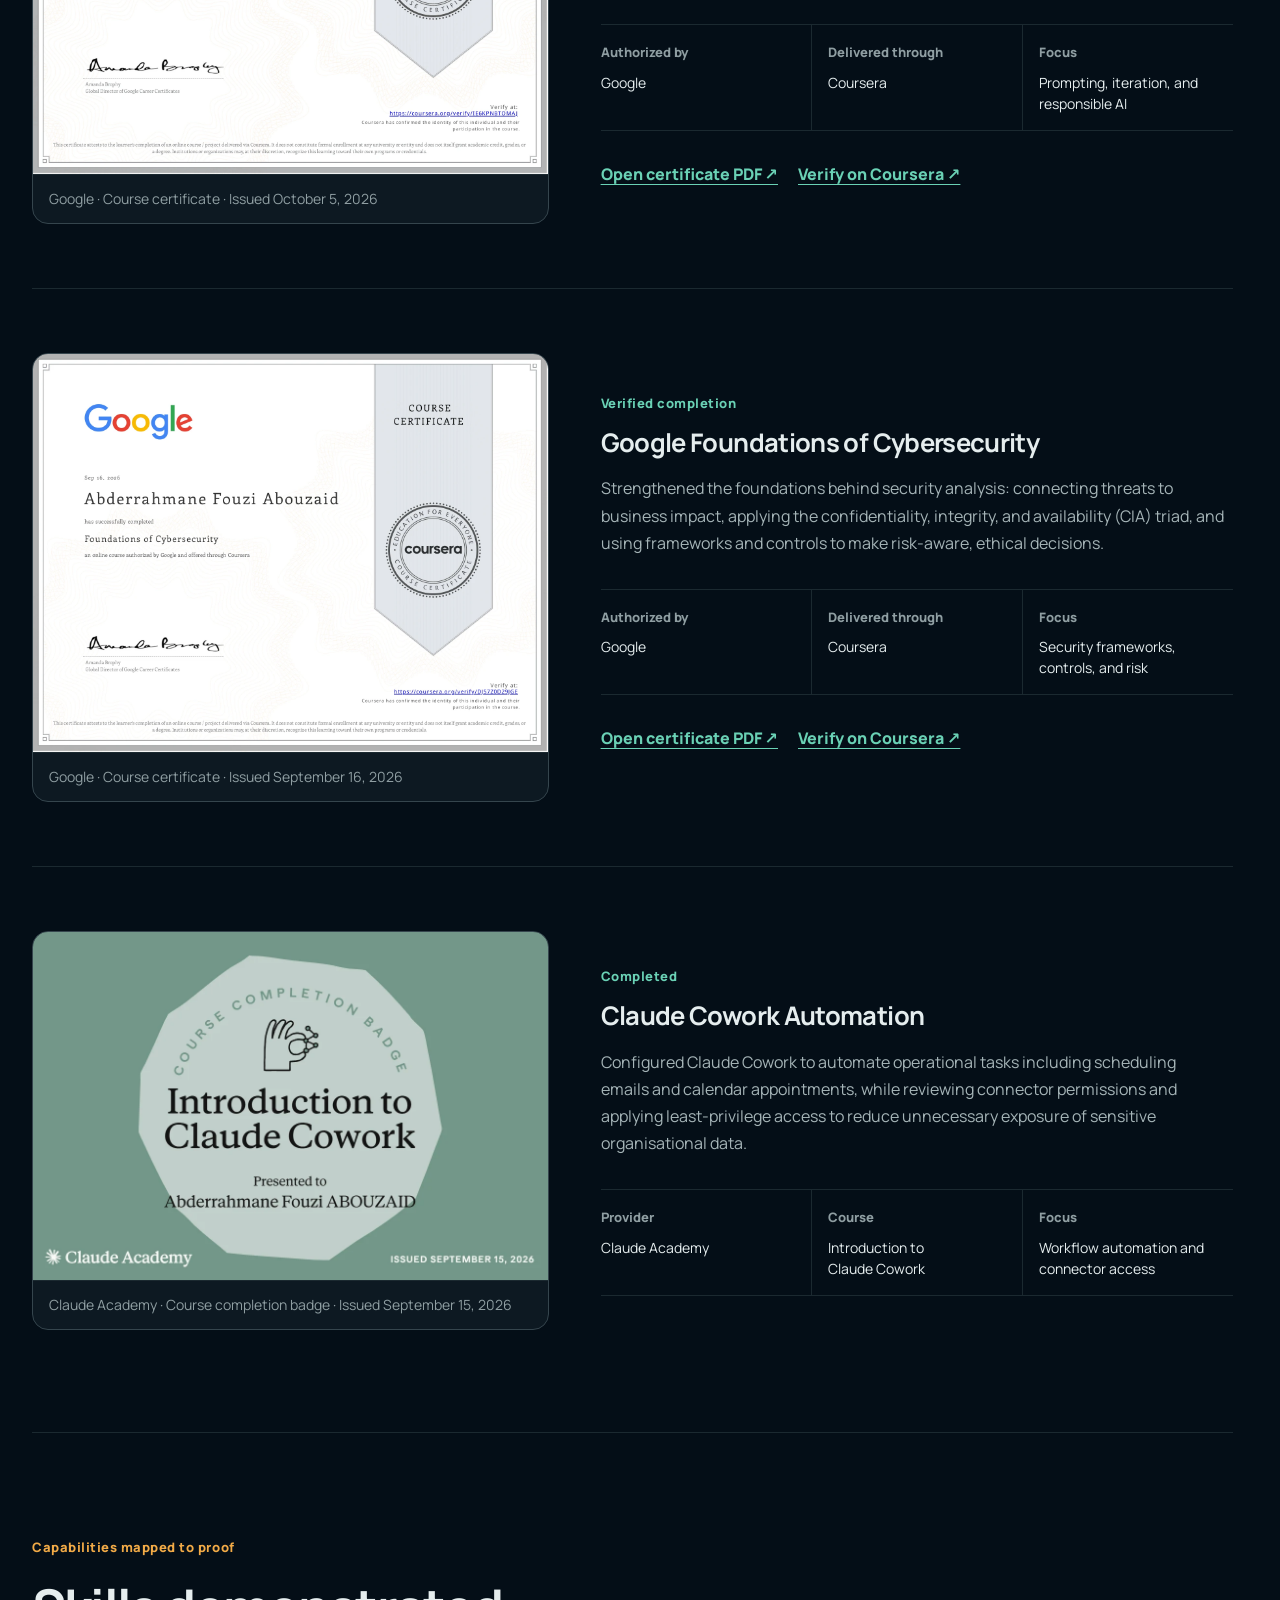
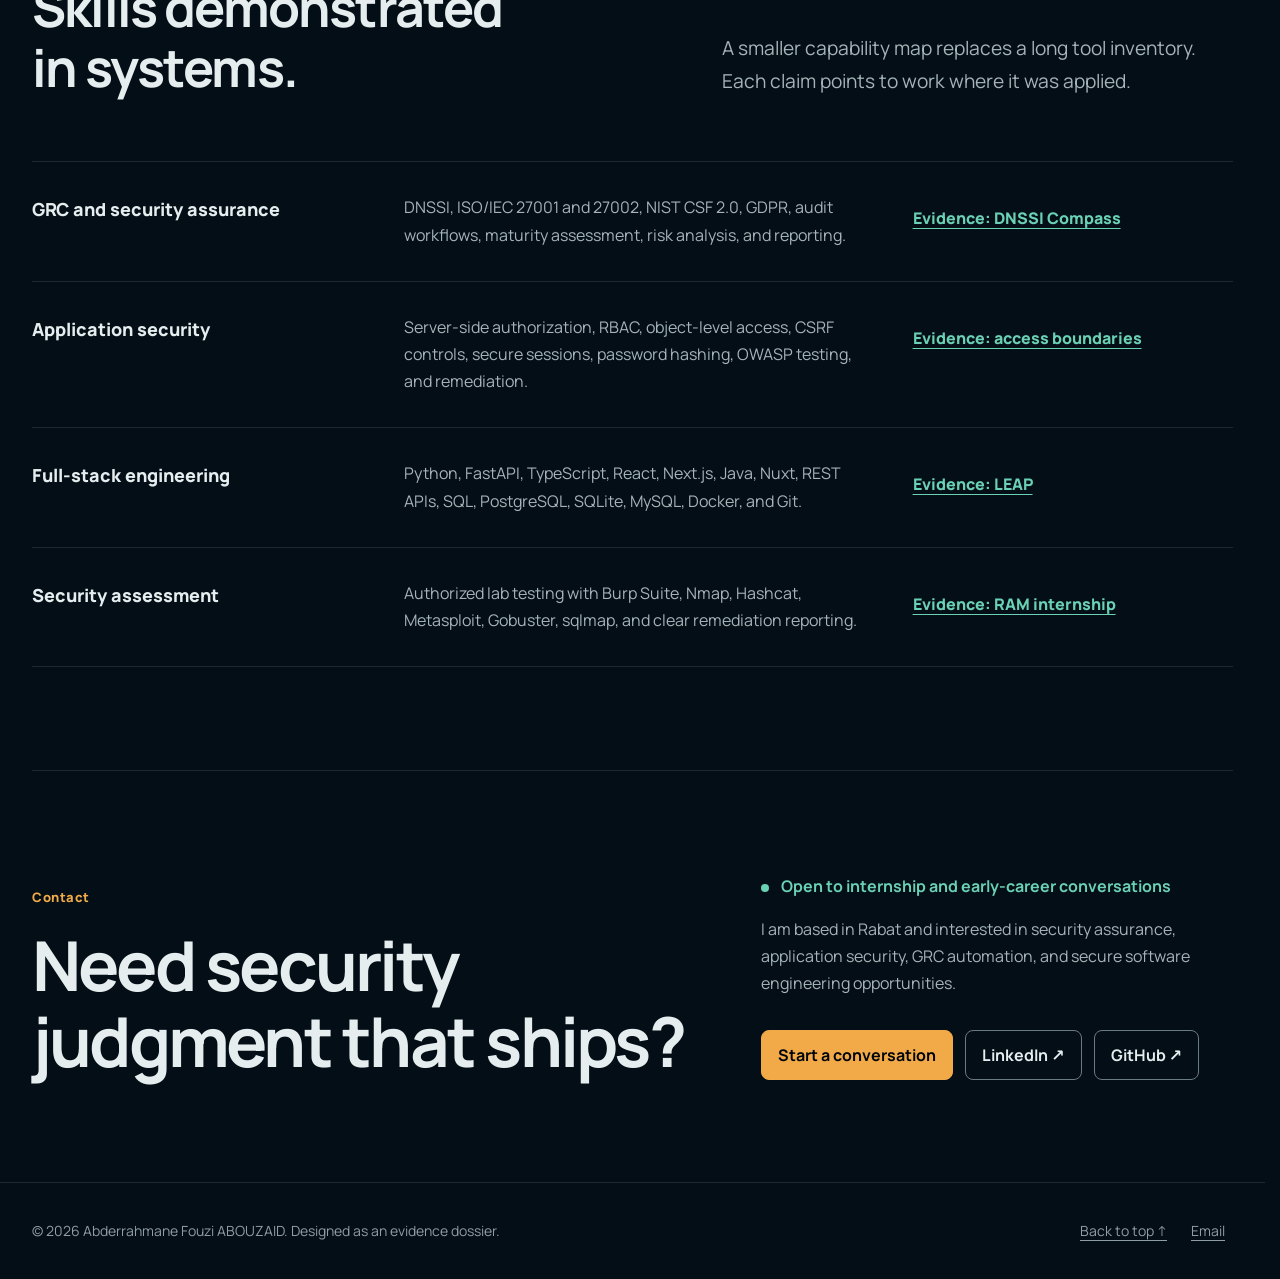
==== commit 641b3970: "Add google module 1 of Google prompting Essentials" ====
--- a/index.html
+++ b/index.html
@@ -60,7 +60,7 @@
         "@type": "Person",
         "name": "Abderrahmane Fouzi ABOUZAID",
         "url": "https://abderrahmane-fouzi-abouzaid.github.io/",
-        "email": "mailto:abderrahmaneabouzaid@gmail.com",
+        "email": "mailto:abderrhmaneabouzaid@gmail.com",
         "address": {
           "@type": "PostalAddress",
           "addressLocality": "Rabat",
@@ -197,7 +197,7 @@
             </details>
             <a
               class="button button-quiet"
-              href="mailto:abderrahmaneabouzaid@gmail.com?subject=Portfolio%20enquiry"
+              href="mailto:abderrhmaneabouzaid@gmail.com?subject=Portfolio%20enquiry"
               >Email me</a
             >
           </div>
@@ -593,6 +593,72 @@
         </div>
 
         <div class="credential-list">
+          <article class="credential-record">
+            <figure>
+              <a
+                class="credential-visual"
+                href="assets/google-start-writing-prompts-certificate.webp"
+                target="_blank"
+                rel="noopener noreferrer"
+                aria-label="View the Google Start Writing Prompts like a Pro certificate at full size, opens in a new tab"
+              >
+                <img
+                  src="assets/google-start-writing-prompts-certificate.webp"
+                  width="1584"
+                  height="1224"
+                  alt="Google and Coursera certificate awarded to Abderrahmane Fouzi Abouzaid for completing Start Writing Prompts like a Pro on October 5, 2026"
+                  loading="lazy"
+                  decoding="async"
+                />
+              </a>
+              <figcaption>
+                Google · Course certificate · Issued October 5, 2026
+              </figcaption>
+            </figure>
+
+            <div class="credential-copy">
+              <p class="credential-status">Verified completion</p>
+              <h3>Google Start Writing Prompts like a Pro</h3>
+              <p>
+                Completed a course in the Google Prompting Essentials
+                specialization, applying a five-step framework: task, context,
+                references, evaluate, and iterate. Practiced refining AI
+                outputs and using multimodal inputs responsibly to support
+                everyday analysis and automation.
+              </p>
+              <dl class="credential-evidence">
+                <div>
+                  <dt>Authorized by</dt>
+                  <dd>Google</dd>
+                </div>
+                <div>
+                  <dt>Delivered through</dt>
+                  <dd>Coursera</dd>
+                </div>
+                <div>
+                  <dt>Focus</dt>
+                  <dd>Prompting, iteration, and responsible AI</dd>
+                </div>
+              </dl>
+              <div class="credential-actions">
+                <a
+                  class="credential-action"
+                  href="Google%20Start%20Writing%20Prompts%20like%20a%20Pro.pdf"
+                  target="_blank"
+                  rel="noopener noreferrer"
+                  >Open certificate PDF ↗</a
+                >
+                <a
+                  class="credential-action"
+                  href="https://coursera.org/verify/IE6KPNBTOMAJ"
+                  target="_blank"
+                  rel="noopener noreferrer"
+                  >Verify on Coursera ↗</a
+                >
+              </div>
+            </div>
+          </article>
+
           <article class="credential-record">
             <figure>
               <a
@@ -797,7 +863,7 @@
           <div class="action-row">
             <a
               class="button button-primary"
-              href="mailto:abderrahmaneabouzaid@gmail.com?subject=Portfolio%20enquiry"
+              href="mailto:abderrhmaneabouzaid@gmail.com?subject=Portfolio%20enquiry"
               >Start a conversation</a
             >
             <a
@@ -829,7 +895,7 @@
         >
         <span class="footer-links"
           ><a href="#top">Back to top ↑</a
-          ><a href="mailto:abderrahmaneabouzaid@gmail.com">Email</a></span
+          ><a href="mailto:abderrhmaneabouzaid@gmail.com">Email</a></span
         >
       </div>
     </footer>
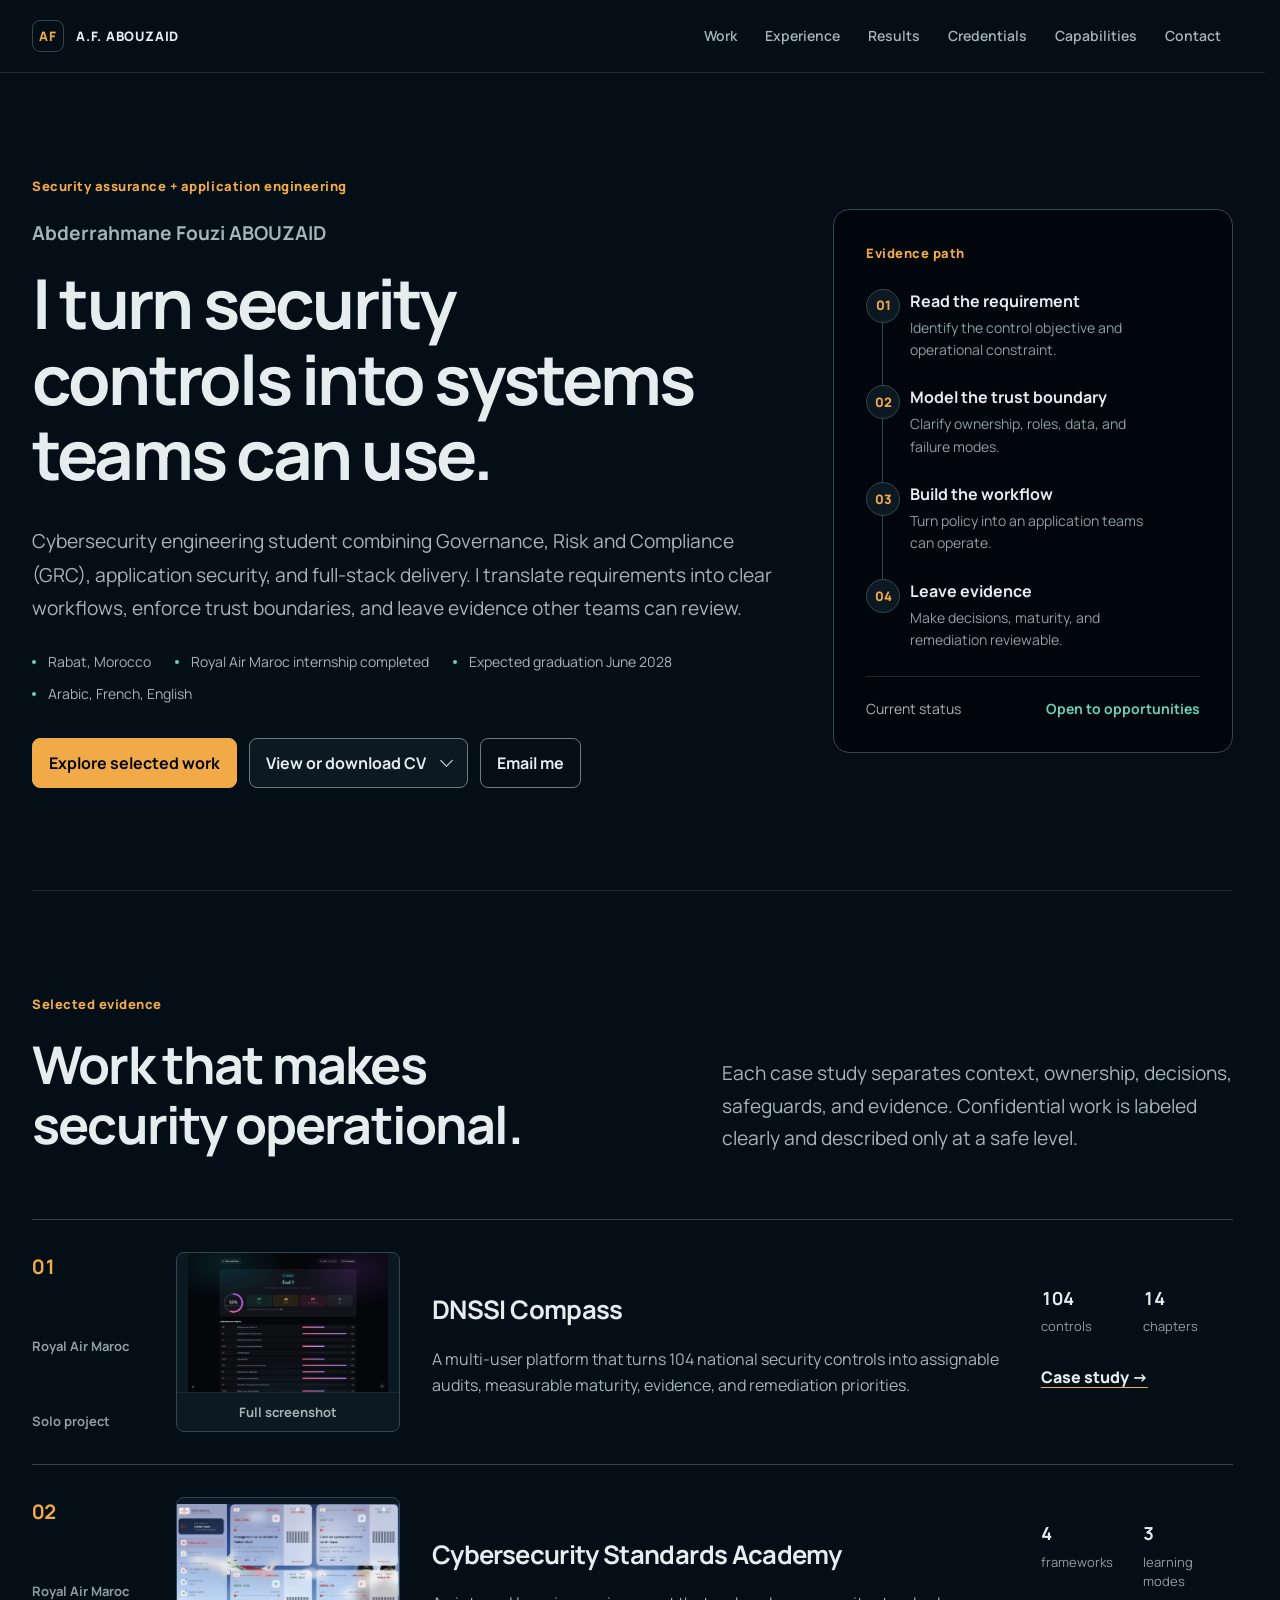
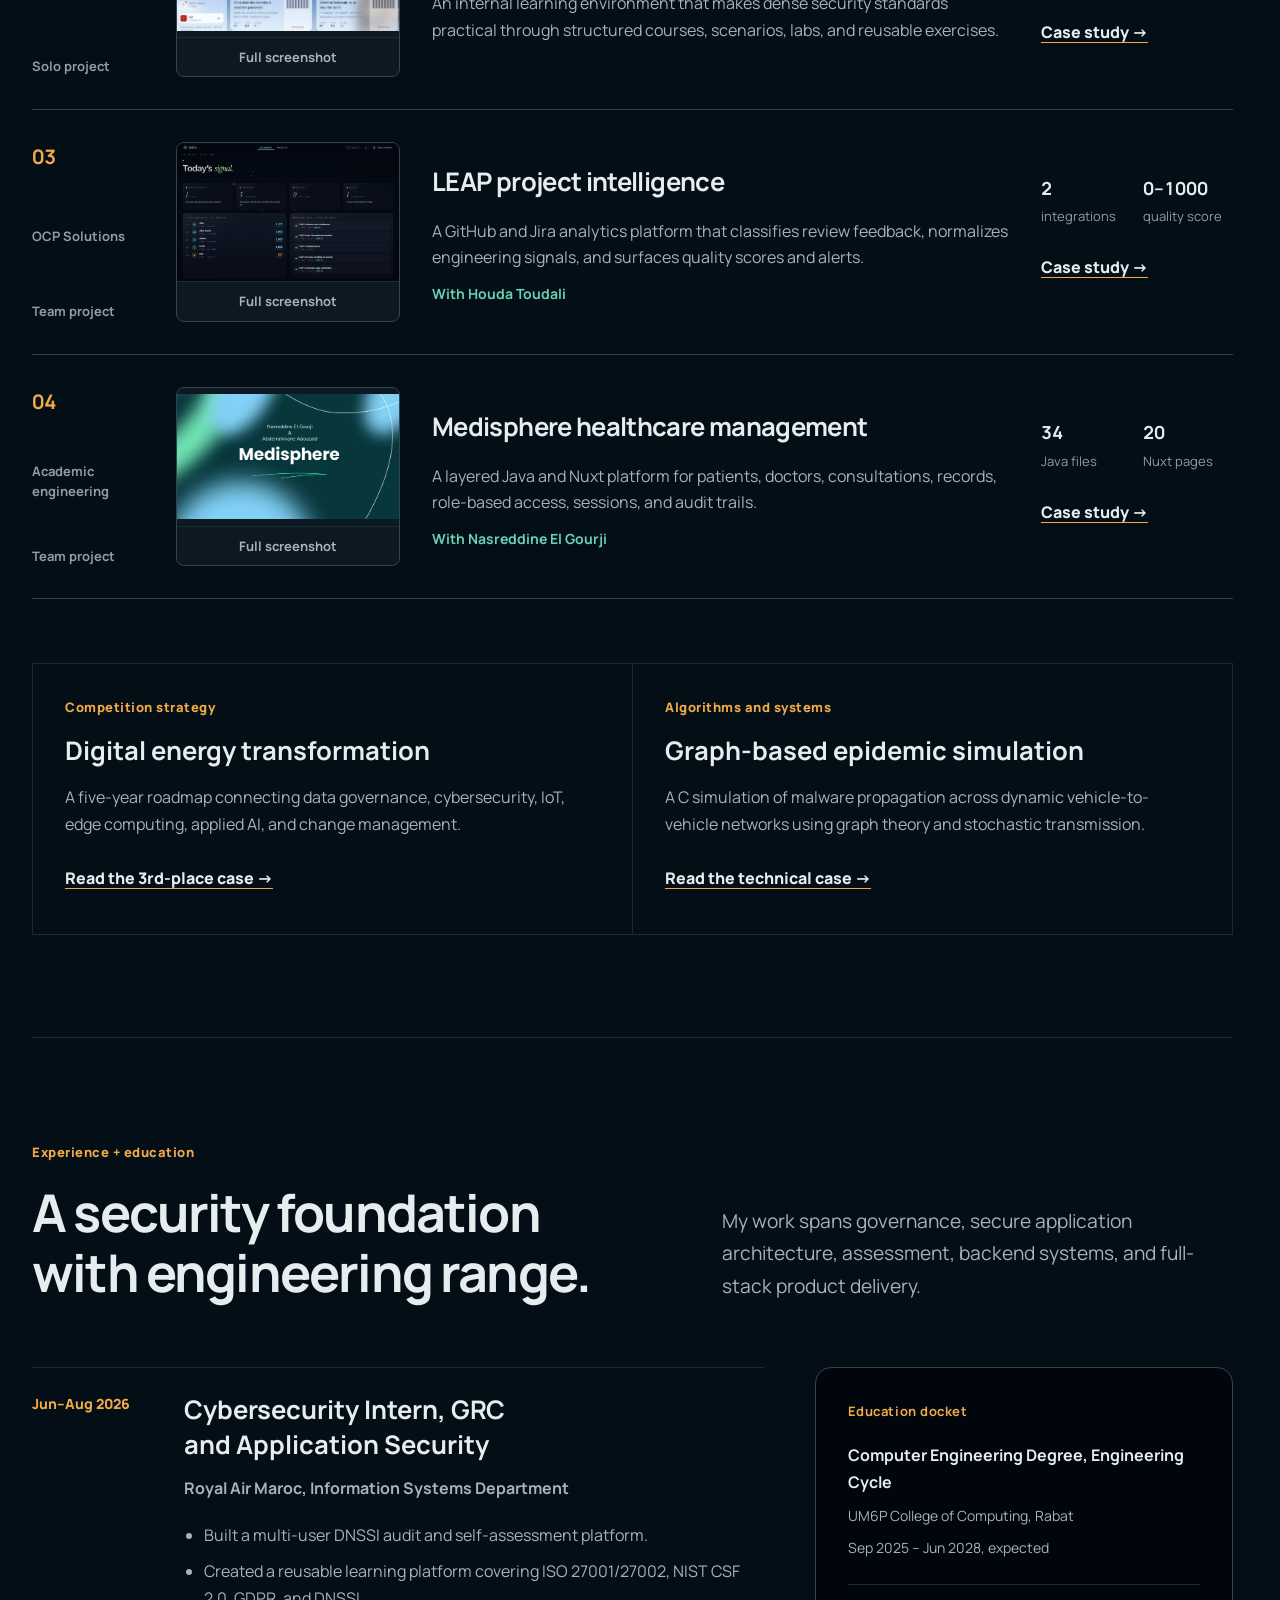
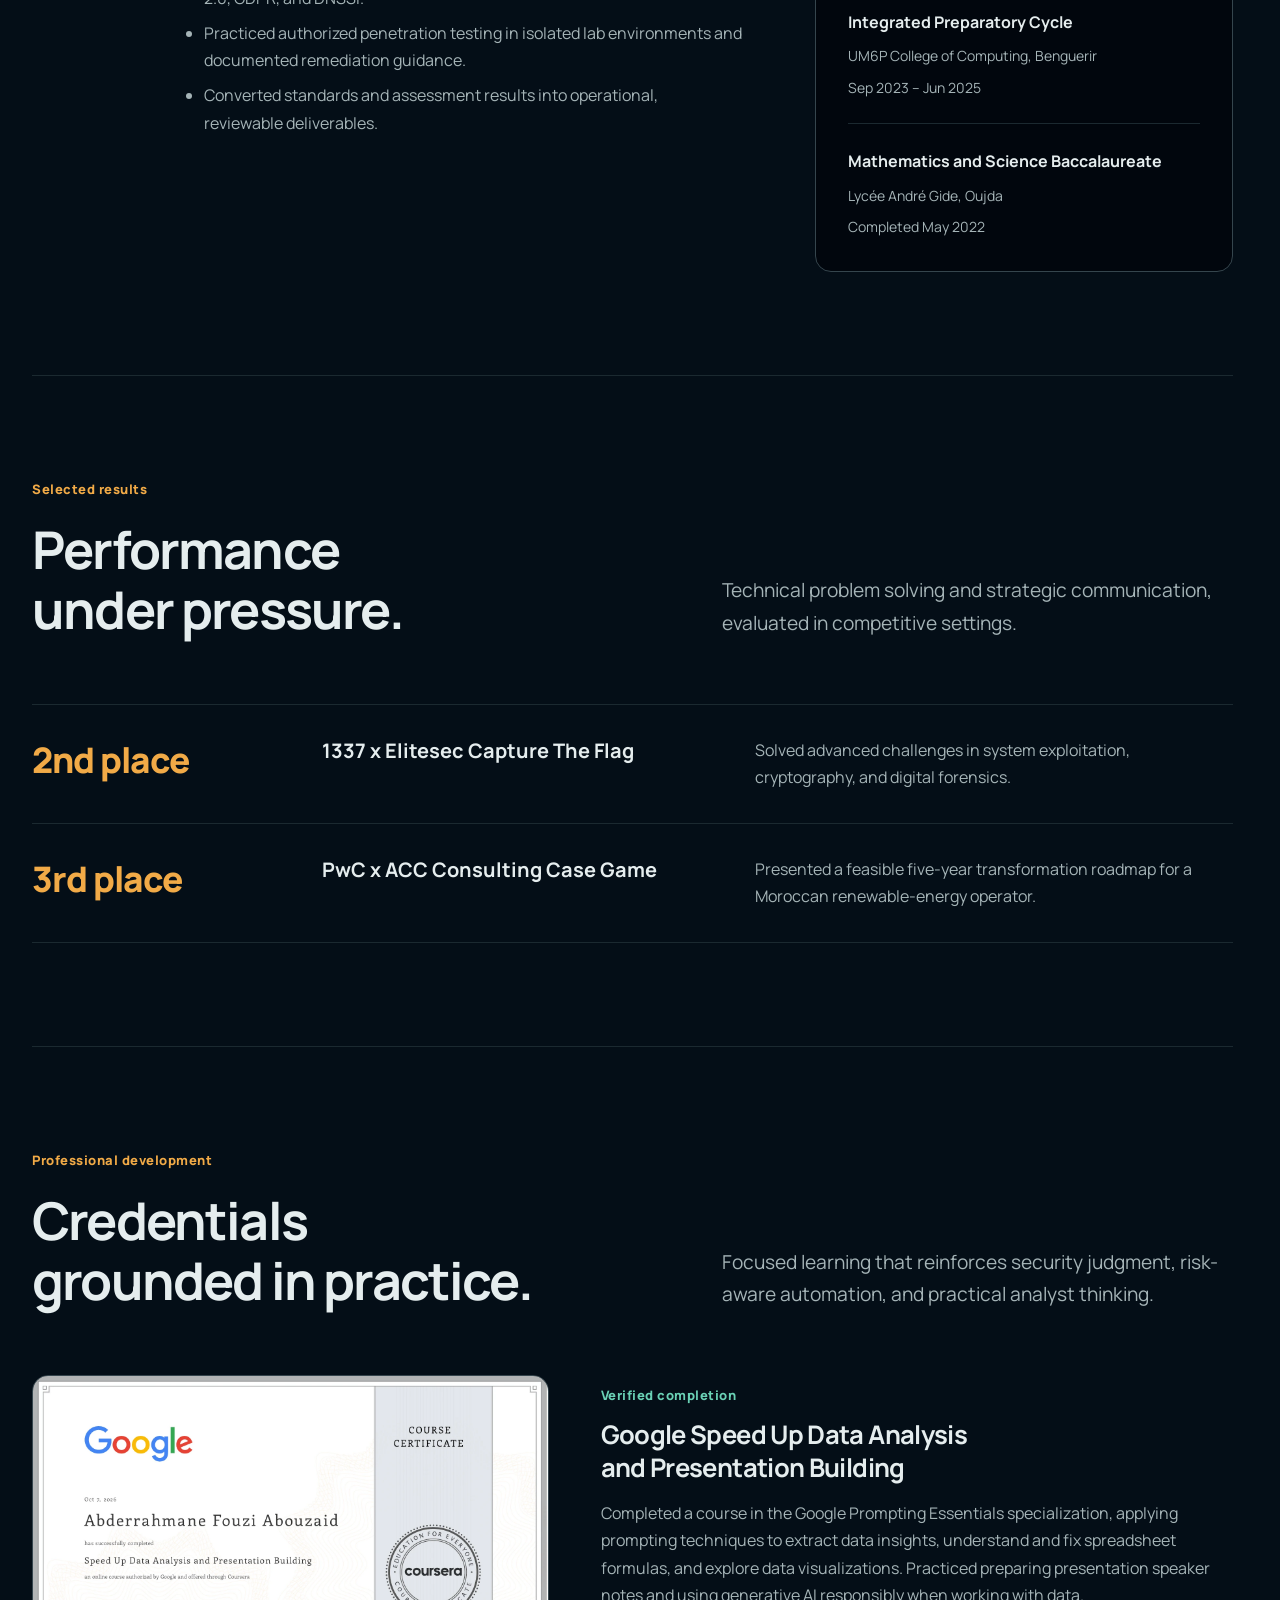
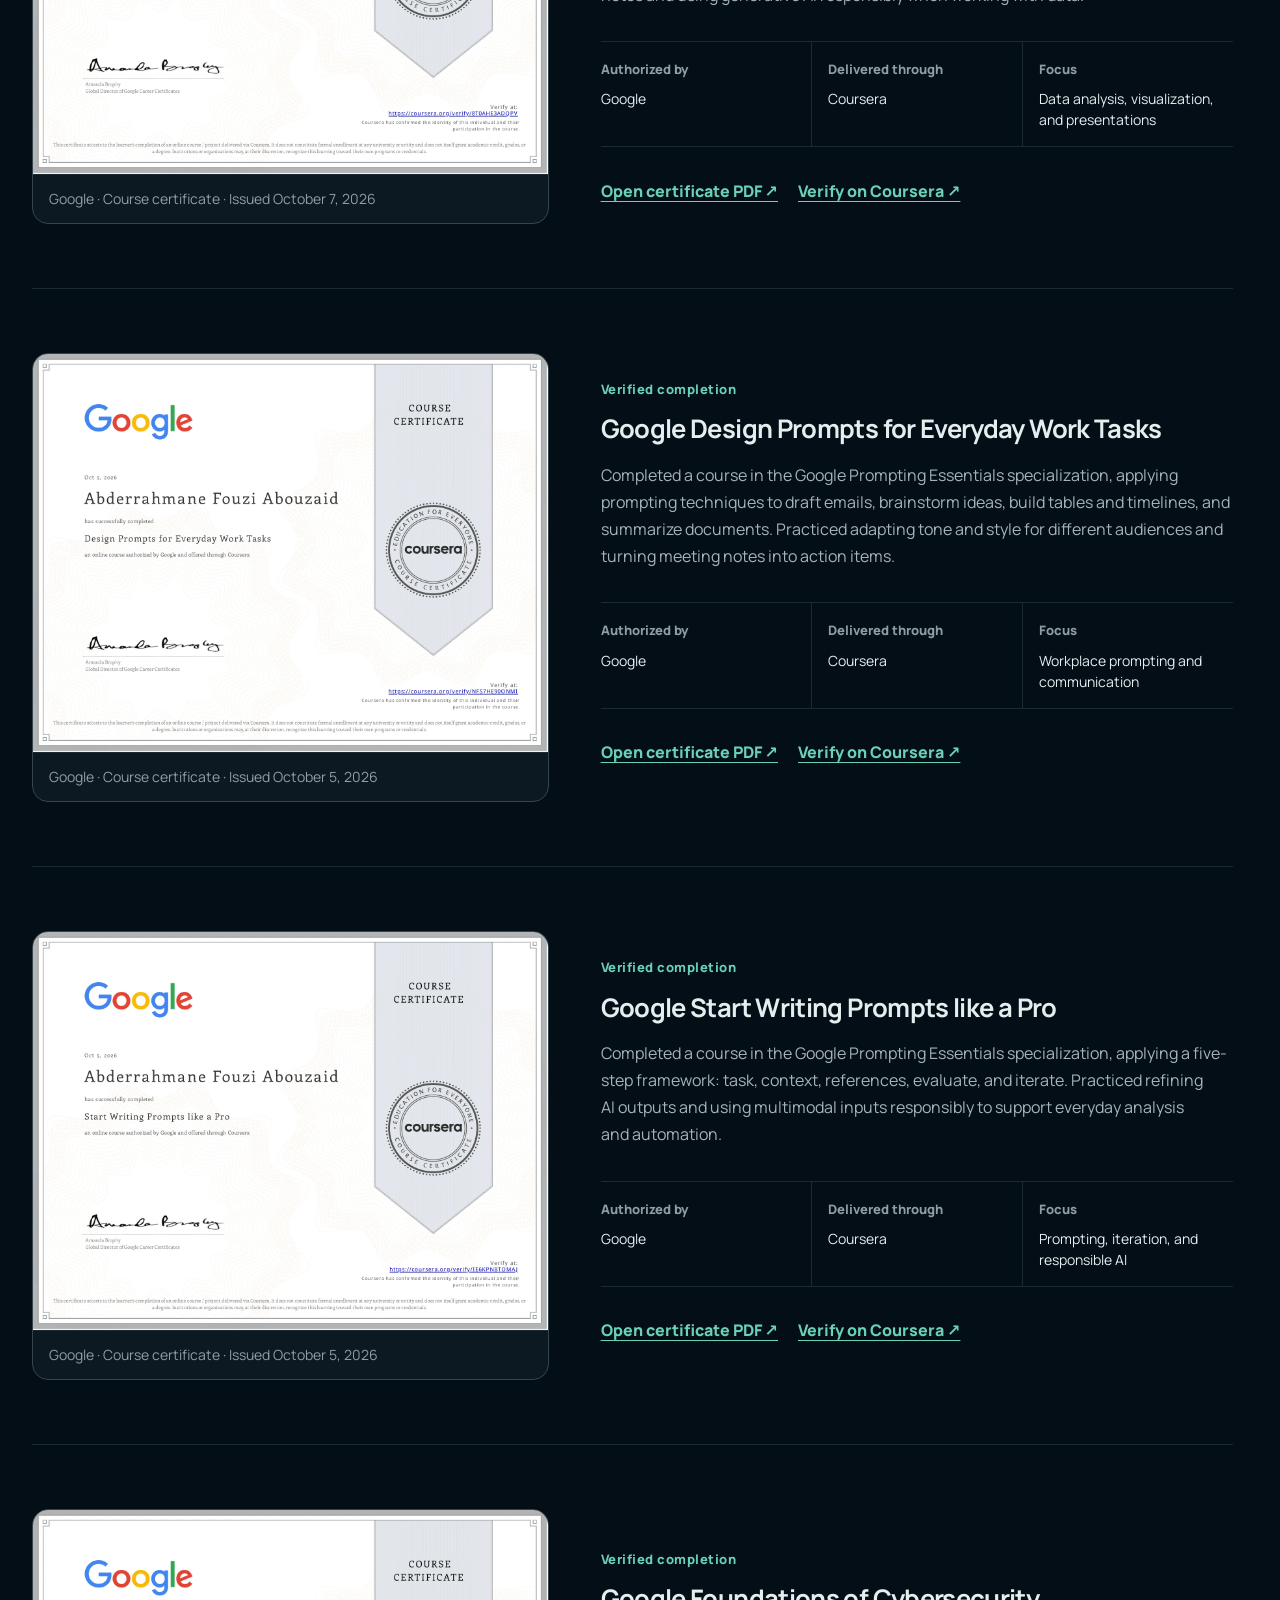
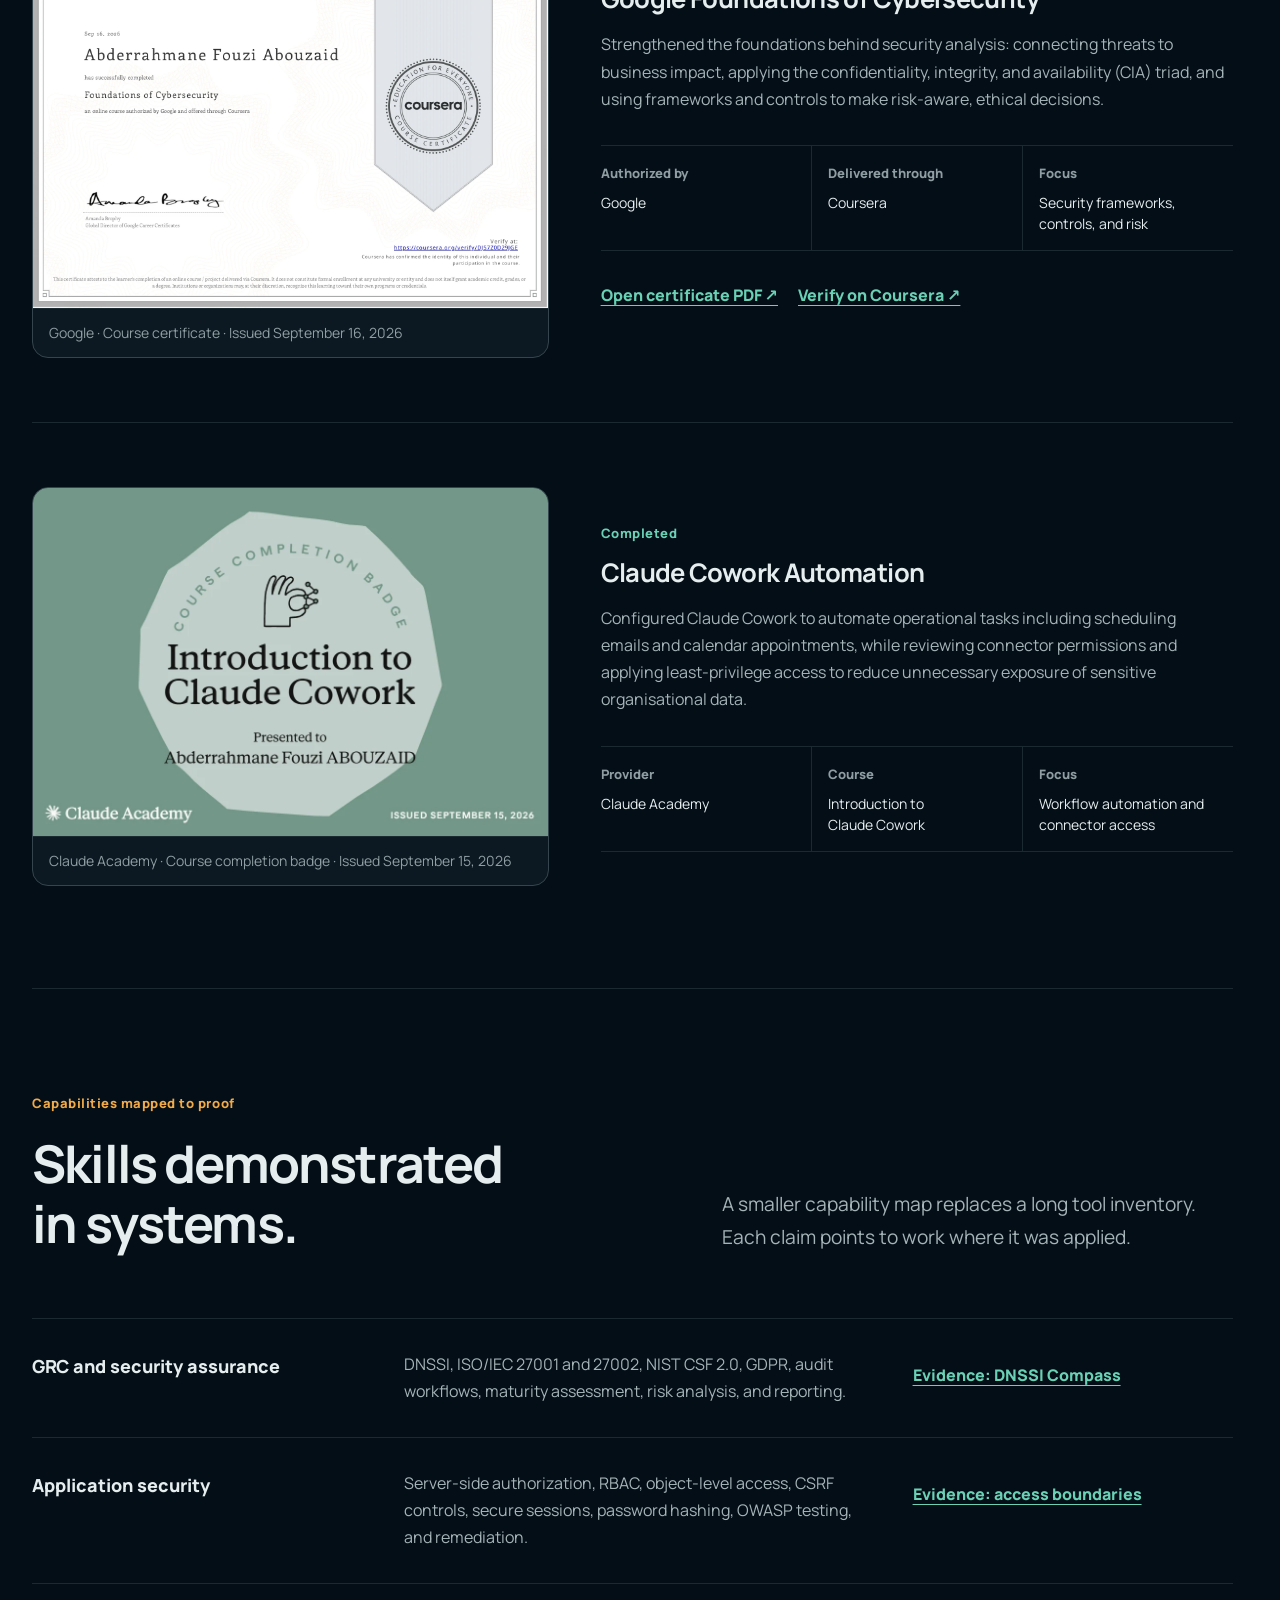
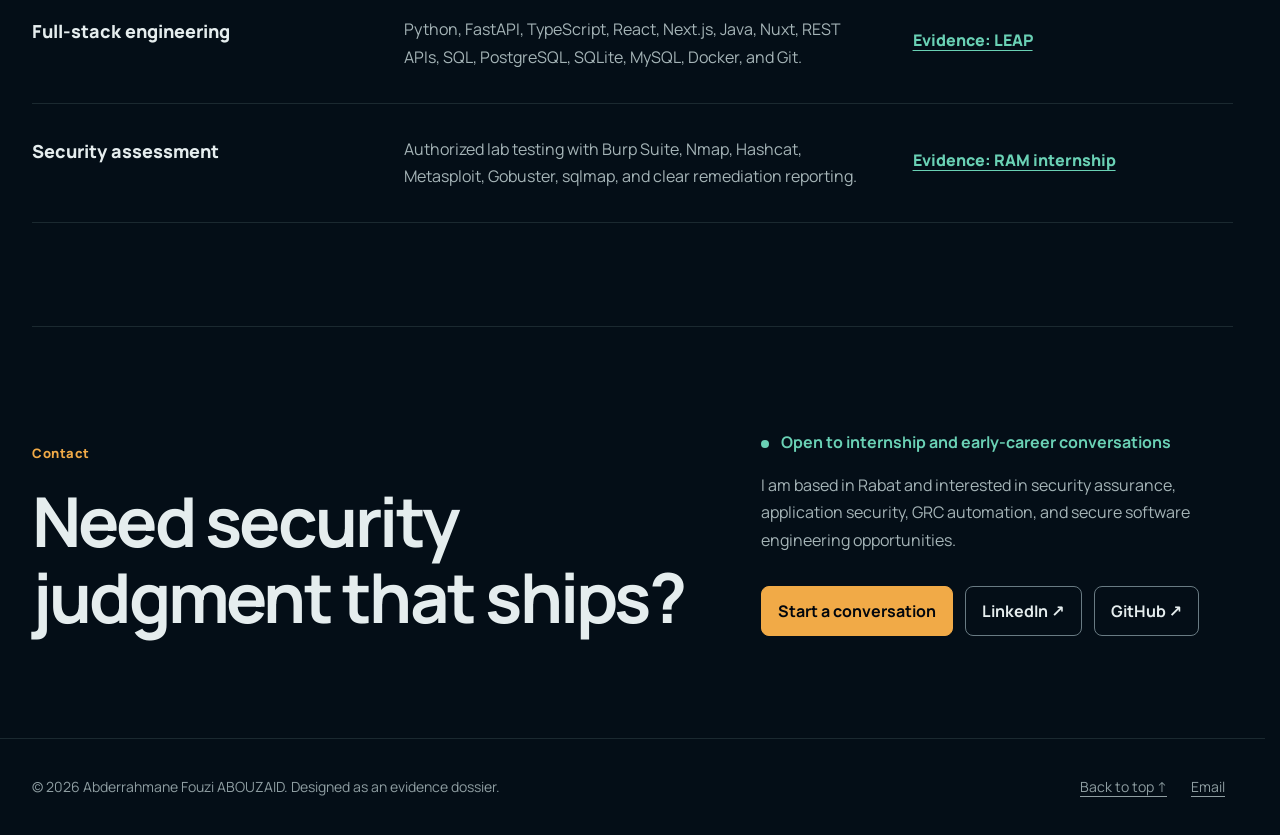
==== commit bc317f9b: "adding Speed Up Data Analysis and Presentation Building Certification" ====
--- a/index.html
+++ b/index.html
@@ -597,6 +597,139 @@
             <figure>
               <a
                 class="credential-visual"
+                href="assets/google-data-analysis-presentation-certificate.webp"
+                target="_blank"
+                rel="noopener noreferrer"
+                aria-label="View the Google Speed Up Data Analysis and Presentation Building certificate at full size, opens in a new tab"
+              >
+                <img
+                  src="assets/google-data-analysis-presentation-certificate.webp"
+                  width="1584"
+                  height="1224"
+                  alt="Google and Coursera certificate awarded to Abderrahmane Fouzi Abouzaid for completing Speed Up Data Analysis and Presentation Building on October 7, 2026"
+                  loading="lazy"
+                  decoding="async"
+                />
+              </a>
+              <figcaption>
+                Google · Course certificate · Issued October 7, 2026
+              </figcaption>
+            </figure>
+
+            <div class="credential-copy">
+              <p class="credential-status">Verified completion</p>
+              <h3>Google Speed Up Data Analysis and Presentation Building</h3>
+              <p>
+                Completed a course in the Google Prompting Essentials
+                specialization, applying prompting techniques to extract data
+                insights, understand and fix spreadsheet formulas, and explore
+                data visualizations. Practiced preparing presentation speaker
+                notes and using generative AI responsibly when working with
+                data.
+              </p>
+              <dl class="credential-evidence">
+                <div>
+                  <dt>Authorized by</dt>
+                  <dd>Google</dd>
+                </div>
+                <div>
+                  <dt>Delivered through</dt>
+                  <dd>Coursera</dd>
+                </div>
+                <div>
+                  <dt>Focus</dt>
+                  <dd>Data analysis, visualization, and presentations</dd>
+                </div>
+              </dl>
+              <div class="credential-actions">
+                <a
+                  class="credential-action"
+                  href="Speed%20Up%20Data%20Analysis%20and%20Presentation%20Building.pdf"
+                  target="_blank"
+                  rel="noopener noreferrer"
+                  >Open certificate PDF ↗</a
+                >
+                <a
+                  class="credential-action"
+                  href="https://coursera.org/verify/8T0AHE3ADQPV"
+                  target="_blank"
+                  rel="noopener noreferrer"
+                  >Verify on Coursera ↗</a
+                >
+              </div>
+            </div>
+          </article>
+
+          <article class="credential-record">
+            <figure>
+              <a
+                class="credential-visual"
+                href="assets/google-everyday-work-prompts-certificate.webp"
+                target="_blank"
+                rel="noopener noreferrer"
+                aria-label="View the Google Design Prompts for Everyday Work Tasks certificate at full size, opens in a new tab"
+              >
+                <img
+                  src="assets/google-everyday-work-prompts-certificate.webp"
+                  width="1584"
+                  height="1224"
+                  alt="Google and Coursera certificate awarded to Abderrahmane Fouzi Abouzaid for completing Design Prompts for Everyday Work Tasks on October 5, 2026"
+                  loading="lazy"
+                  decoding="async"
+                />
+              </a>
+              <figcaption>
+                Google · Course certificate · Issued October 5, 2026
+              </figcaption>
+            </figure>
+
+            <div class="credential-copy">
+              <p class="credential-status">Verified completion</p>
+              <h3>Google Design Prompts for Everyday Work Tasks</h3>
+              <p>
+                Completed a course in the Google Prompting Essentials
+                specialization, applying prompting techniques to draft emails,
+                brainstorm ideas, build tables and timelines, and summarize
+                documents. Practiced adapting tone and style for different
+                audiences and turning meeting notes into action items.
+              </p>
+              <dl class="credential-evidence">
+                <div>
+                  <dt>Authorized by</dt>
+                  <dd>Google</dd>
+                </div>
+                <div>
+                  <dt>Delivered through</dt>
+                  <dd>Coursera</dd>
+                </div>
+                <div>
+                  <dt>Focus</dt>
+                  <dd>Workplace prompting and communication</dd>
+                </div>
+              </dl>
+              <div class="credential-actions">
+                <a
+                  class="credential-action"
+                  href="Design%20Prompts%20for%20Everyday%20Work%20Tasks.pdf"
+                  target="_blank"
+                  rel="noopener noreferrer"
+                  >Open certificate PDF ↗</a
+                >
+                <a
+                  class="credential-action"
+                  href="https://coursera.org/verify/NFS7HE90ONMI"
+                  target="_blank"
+                  rel="noopener noreferrer"
+                  >Verify on Coursera ↗</a
+                >
+              </div>
+            </div>
+          </article>
+
+          <article class="credential-record">
+            <figure>
+              <a
+                class="credential-visual"
                 href="assets/google-start-writing-prompts-certificate.webp"
                 target="_blank"
                 rel="noopener noreferrer"
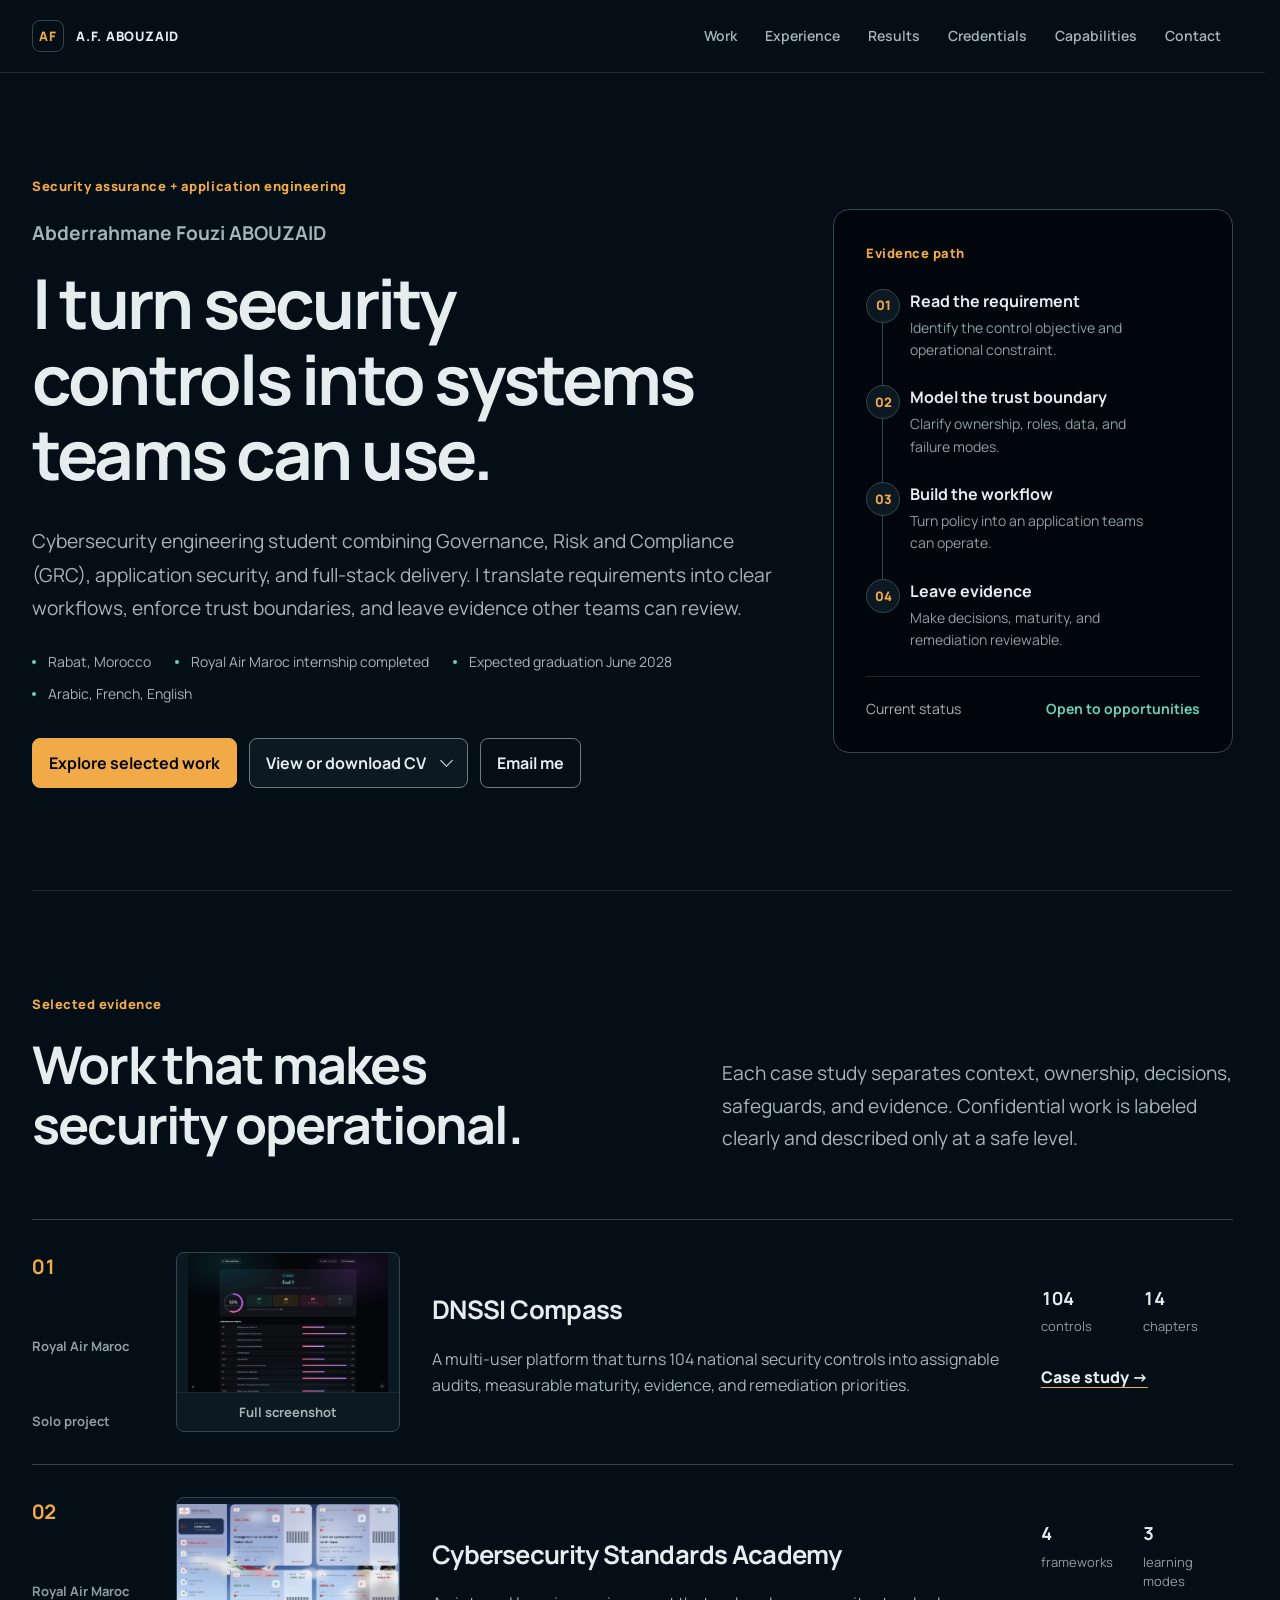
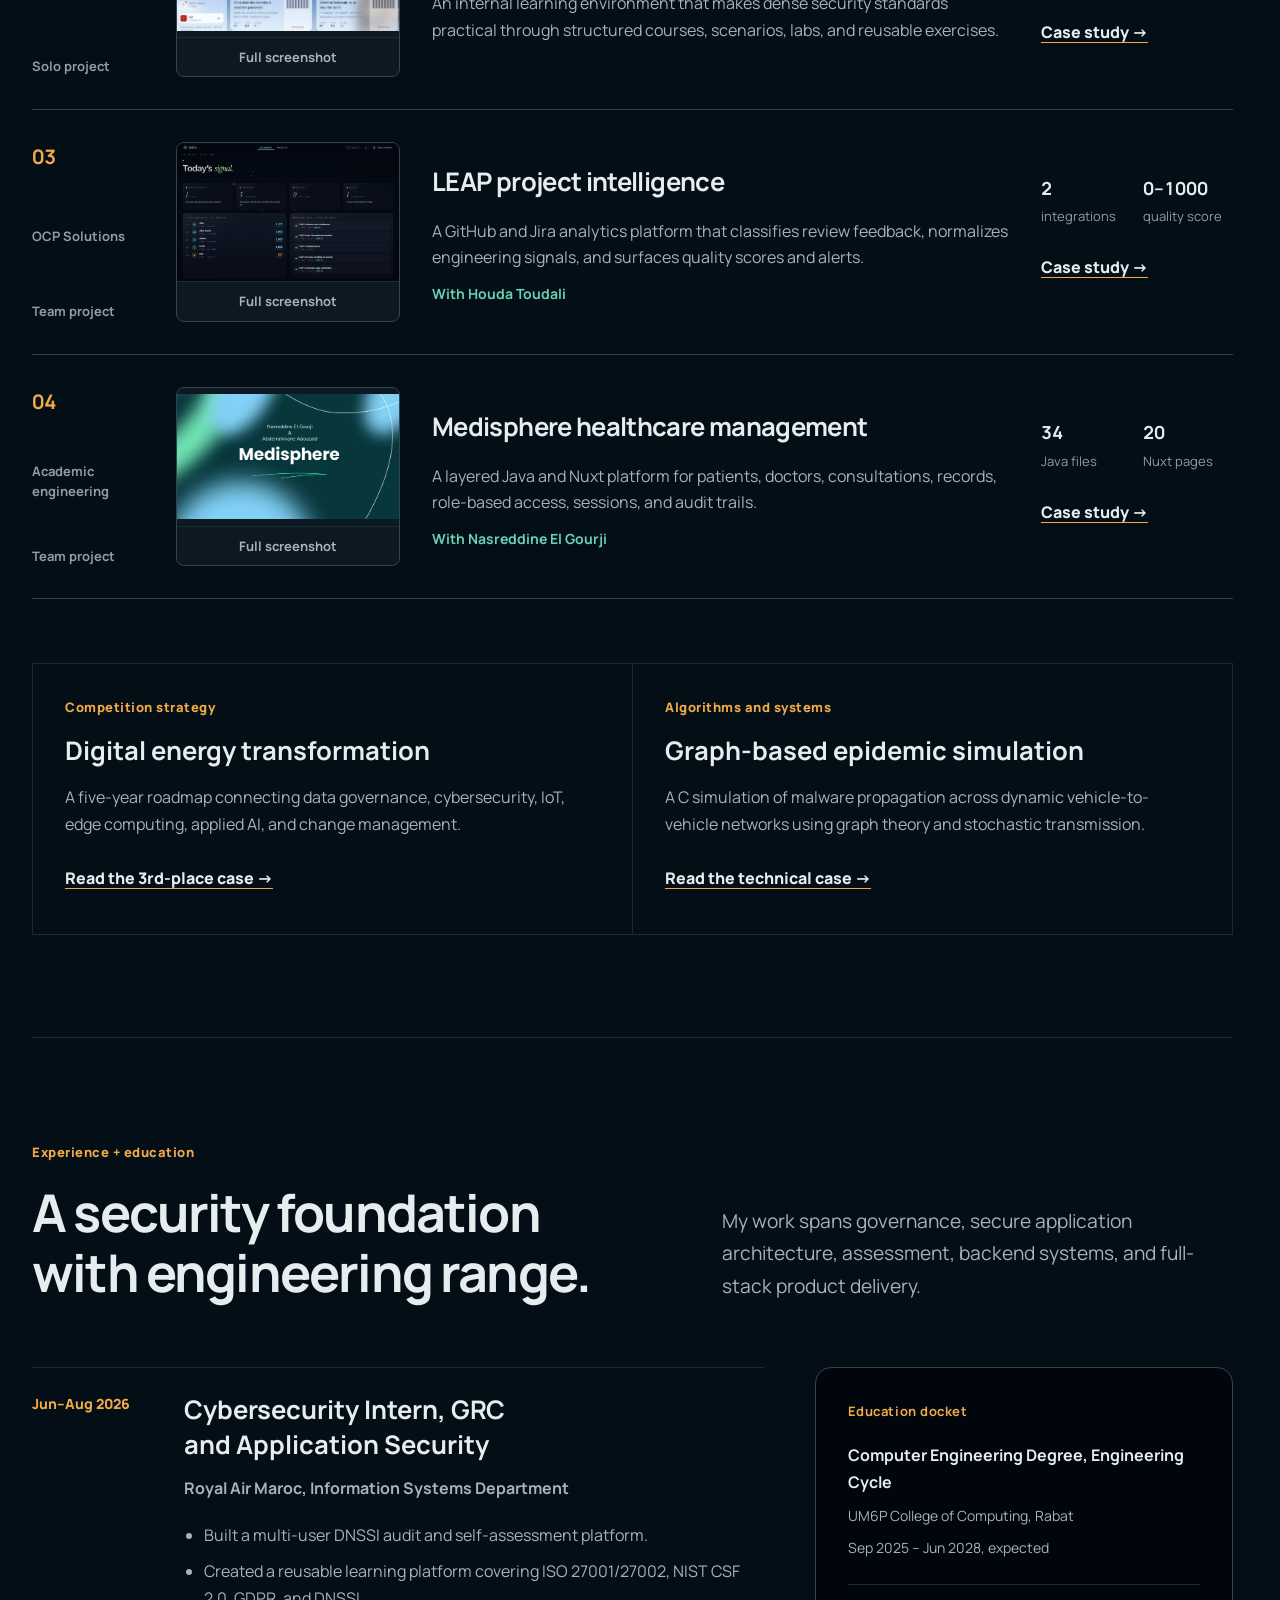
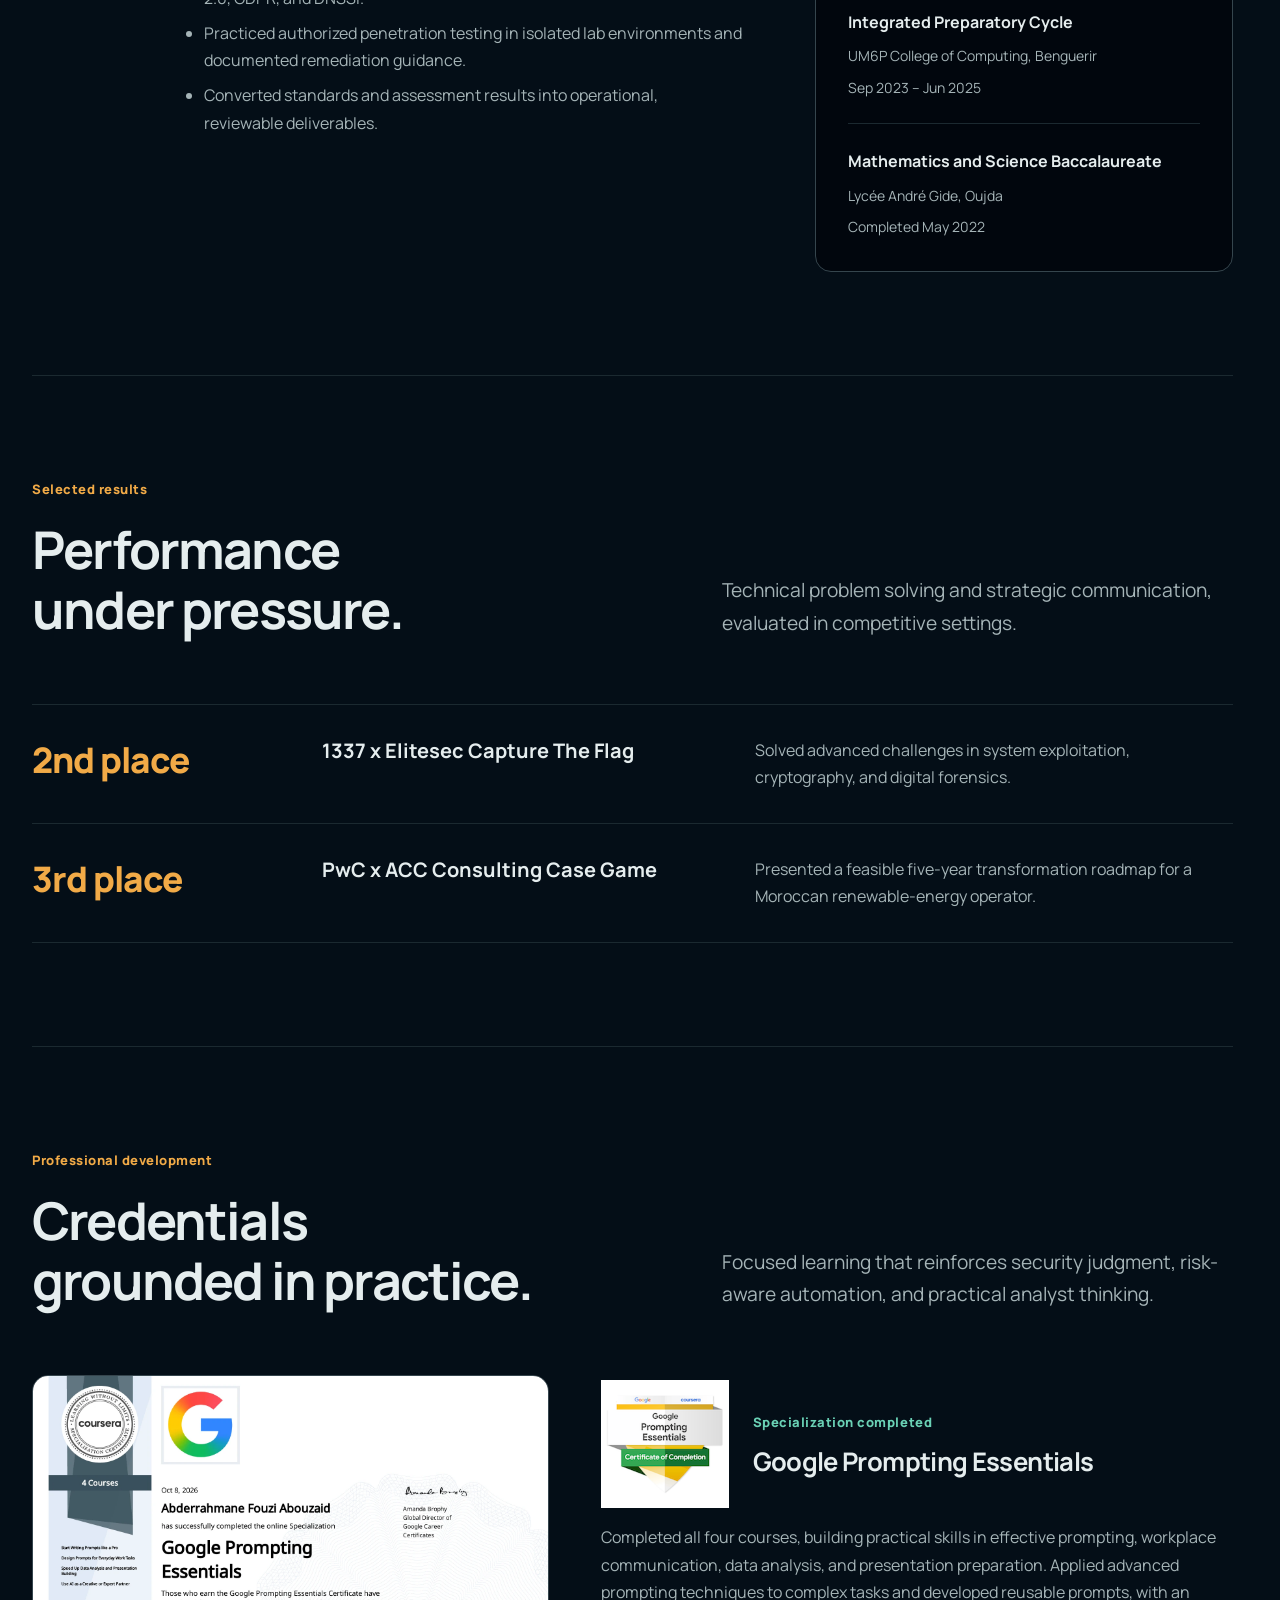
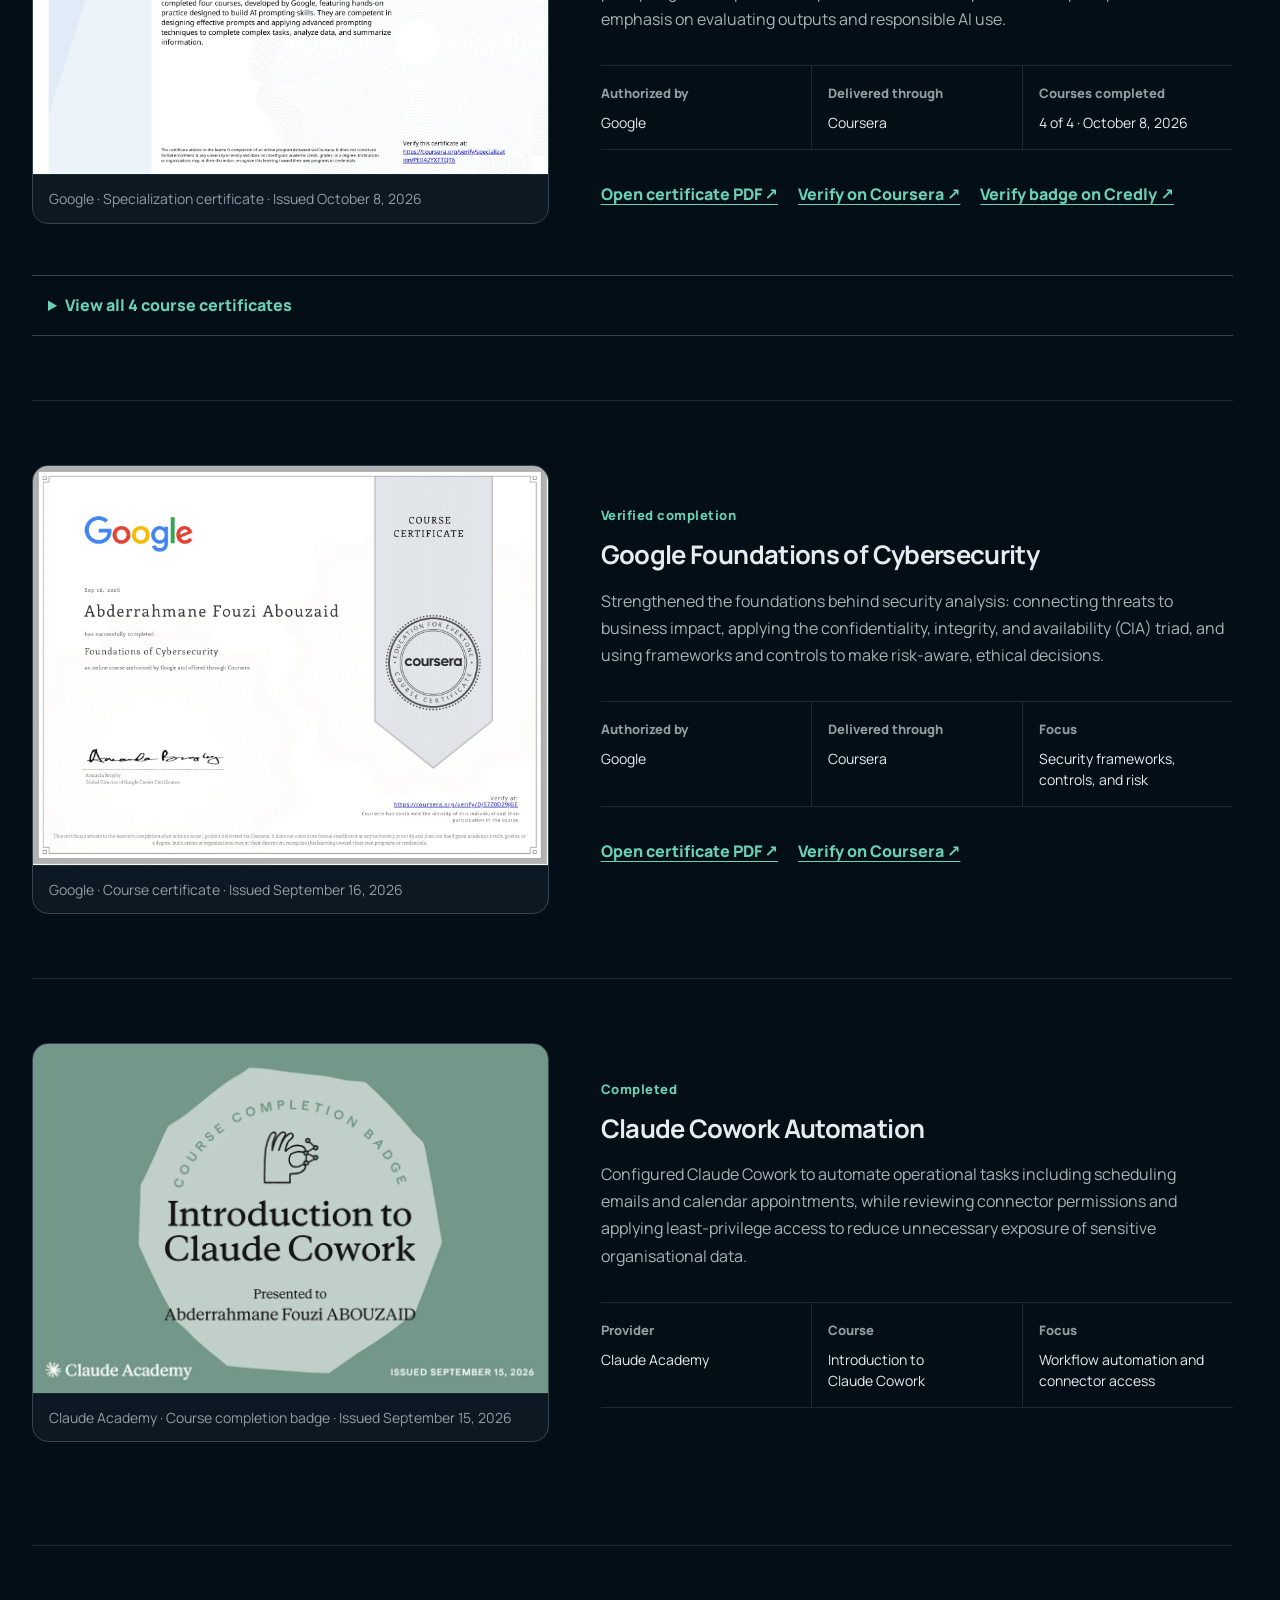
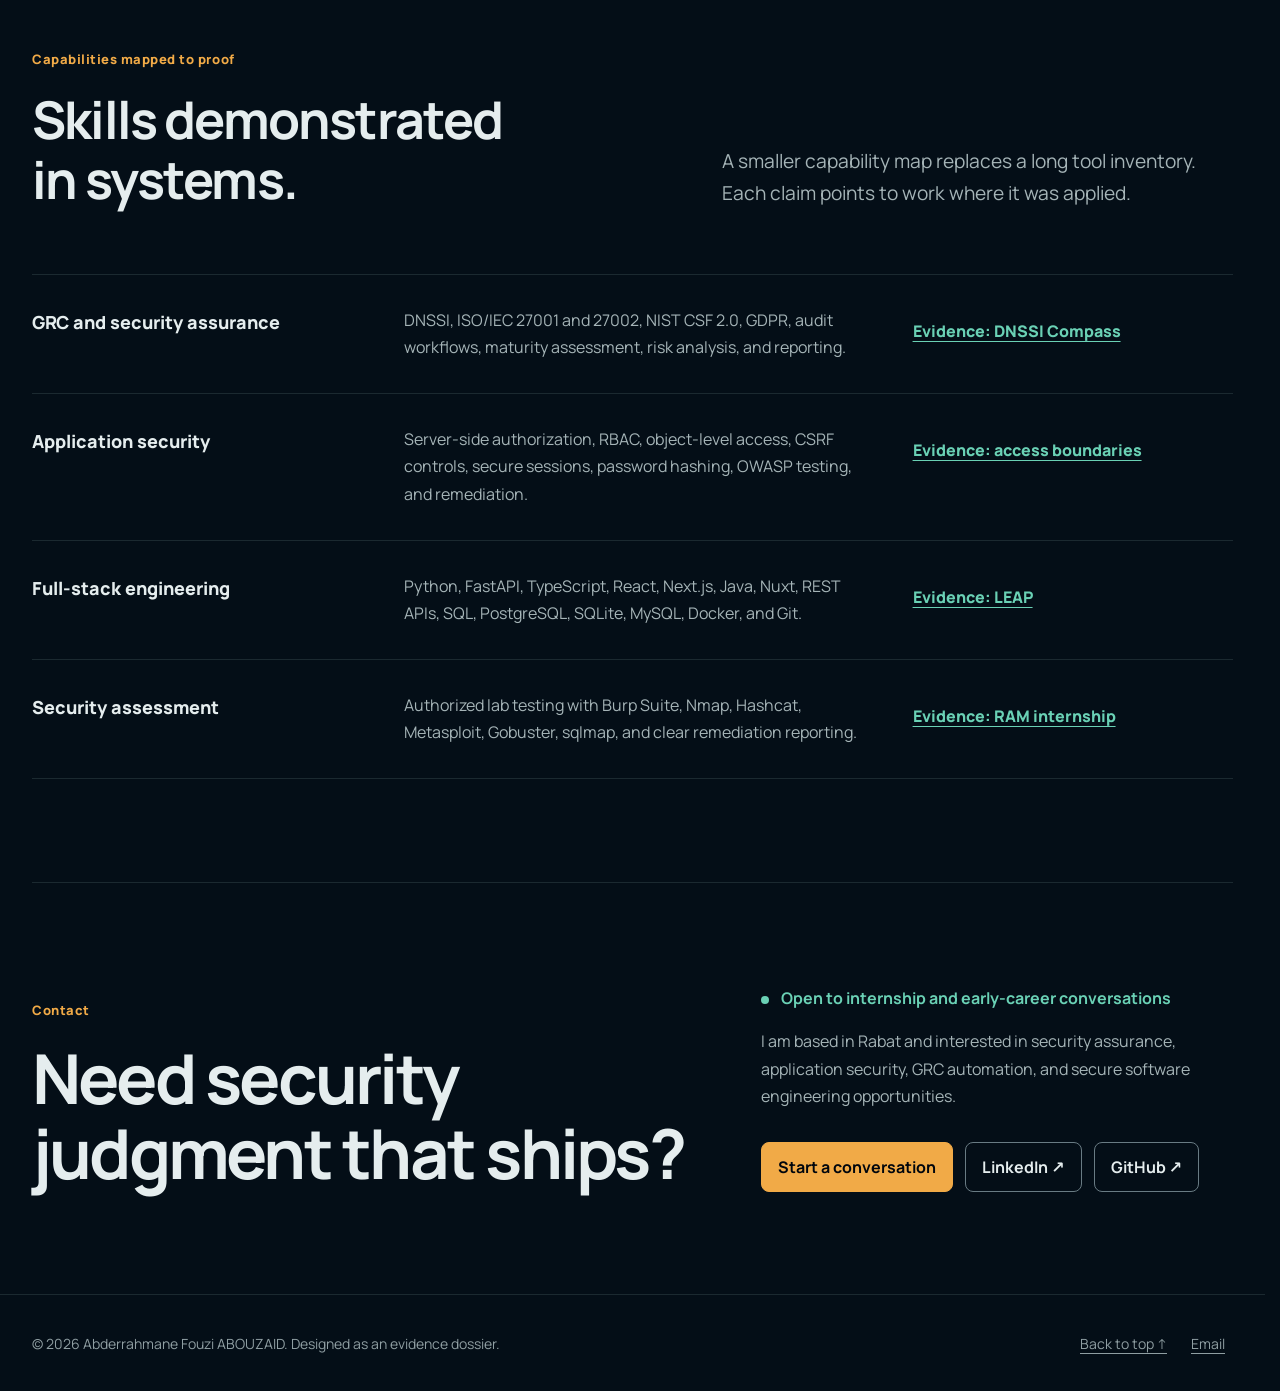
==== commit 8c1296df: "Completed google prompting essentials certif" ====
--- a/index.html
+++ b/index.html
@@ -53,7 +53,7 @@
       type="font/woff2"
       crossorigin
     />
-    <link rel="stylesheet" href="styles.css?v=credential-2" />
+    <link rel="stylesheet" href="styles.css?v=prompting-essentials" />
     <script type="application/ld+json">
       {
         "@context": "https://schema.org",
@@ -593,39 +593,61 @@
         </div>
 
         <div class="credential-list">
-          <article class="credential-record">
+          <article
+            class="credential-record credential-specialization"
+            id="google-prompting-essentials"
+          >
             <figure>
               <a
                 class="credential-visual"
-                href="assets/google-data-analysis-presentation-certificate.webp"
+                href="assets/google-prompting-essentials-certificate.webp"
                 target="_blank"
                 rel="noopener noreferrer"
-                aria-label="View the Google Speed Up Data Analysis and Presentation Building certificate at full size, opens in a new tab"
+                aria-label="View the Google Prompting Essentials specialization certificate at full size, opens in a new tab"
               >
                 <img
-                  src="assets/google-data-analysis-presentation-certificate.webp"
+                  src="assets/google-prompting-essentials-certificate.webp"
                   width="1584"
                   height="1224"
-                  alt="Google and Coursera certificate awarded to Abderrahmane Fouzi Abouzaid for completing Speed Up Data Analysis and Presentation Building on October 7, 2026"
+                  alt="Google and Coursera specialization certificate awarded to Abderrahmane Fouzi Abouzaid for completing all four Google Prompting Essentials courses on October 8, 2026"
                   loading="lazy"
                   decoding="async"
                 />
               </a>
               <figcaption>
-                Google · Course certificate · Issued October 7, 2026
+                Google · Specialization certificate · Issued October 8, 2026
               </figcaption>
             </figure>
 
             <div class="credential-copy">
-              <p class="credential-status">Verified completion</p>
-              <h3>Google Speed Up Data Analysis and Presentation Building</h3>
+              <div class="credential-heading">
+                <a
+                  class="credential-badge"
+                  href="https://www.credly.com/go/OhSFCVDv"
+                  target="_blank"
+                  rel="noopener noreferrer"
+                  aria-label="Verify the Google Prompting Essentials badge on Credly, opens in a new tab"
+                >
+                  <img
+                    src="assets/google-prompting-essentials-badge.webp"
+                    width="192"
+                    height="192"
+                    alt="Google Prompting Essentials Certificate of Completion badge"
+                    loading="lazy"
+                    decoding="async"
+                  />
+                </a>
+                <div>
+                  <p class="credential-status">Specialization completed</p>
+                  <h3>Google Prompting Essentials</h3>
+                </div>
+              </div>
               <p>
-                Completed a course in the Google Prompting Essentials
-                specialization, applying prompting techniques to extract data
-                insights, understand and fix spreadsheet formulas, and explore
-                data visualizations. Practiced preparing presentation speaker
-                notes and using generative AI responsibly when working with
-                data.
+                Completed all four courses, building practical skills in
+                effective prompting, workplace communication, data analysis,
+                and presentation preparation. Applied advanced prompting
+                techniques to complex tasks and developed reusable prompts,
+                with an emphasis on evaluating outputs and responsible AI use.
               </p>
               <dl class="credential-evidence">
                 <div>
@@ -637,159 +659,246 @@
                   <dd>Coursera</dd>
                 </div>
                 <div>
-                  <dt>Focus</dt>
-                  <dd>Data analysis, visualization, and presentations</dd>
+                  <dt>Courses completed</dt>
+                  <dd>4 of 4 · October 8, 2026</dd>
                 </div>
               </dl>
               <div class="credential-actions">
                 <a
                   class="credential-action"
-                  href="Speed%20Up%20Data%20Analysis%20and%20Presentation%20Building.pdf"
+                  href="Google%20Prompting%20Essentials%20Certificate.pdf"
                   target="_blank"
                   rel="noopener noreferrer"
                   >Open certificate PDF ↗</a
                 >
                 <a
                   class="credential-action"
-                  href="https://coursera.org/verify/8T0AHE3ADQPV"
+                  href="https://coursera.org/verify/specialization/PE042YXTTQT6"
                   target="_blank"
                   rel="noopener noreferrer"
                   >Verify on Coursera ↗</a
                 >
-              </div>
-            </div>
-          </article>
-
-          <article class="credential-record">
-            <figure>
-              <a
-                class="credential-visual"
-                href="assets/google-everyday-work-prompts-certificate.webp"
-                target="_blank"
-                rel="noopener noreferrer"
-                aria-label="View the Google Design Prompts for Everyday Work Tasks certificate at full size, opens in a new tab"
-              >
-                <img
-                  src="assets/google-everyday-work-prompts-certificate.webp"
-                  width="1584"
-                  height="1224"
-                  alt="Google and Coursera certificate awarded to Abderrahmane Fouzi Abouzaid for completing Design Prompts for Everyday Work Tasks on October 5, 2026"
-                  loading="lazy"
-                  decoding="async"
-                />
-              </a>
-              <figcaption>
-                Google · Course certificate · Issued October 5, 2026
-              </figcaption>
-            </figure>
-
-            <div class="credential-copy">
-              <p class="credential-status">Verified completion</p>
-              <h3>Google Design Prompts for Everyday Work Tasks</h3>
-              <p>
-                Completed a course in the Google Prompting Essentials
-                specialization, applying prompting techniques to draft emails,
-                brainstorm ideas, build tables and timelines, and summarize
-                documents. Practiced adapting tone and style for different
-                audiences and turning meeting notes into action items.
-              </p>
-              <dl class="credential-evidence">
-                <div>
-                  <dt>Authorized by</dt>
-                  <dd>Google</dd>
-                </div>
-                <div>
-                  <dt>Delivered through</dt>
-                  <dd>Coursera</dd>
-                </div>
-                <div>
-                  <dt>Focus</dt>
-                  <dd>Workplace prompting and communication</dd>
-                </div>
-              </dl>
-              <div class="credential-actions">
                 <a
                   class="credential-action"
-                  href="Design%20Prompts%20for%20Everyday%20Work%20Tasks.pdf"
+                  href="https://www.credly.com/go/OhSFCVDv"
                   target="_blank"
                   rel="noopener noreferrer"
-                  >Open certificate PDF ↗</a
-                >
-                <a
-                  class="credential-action"
-                  href="https://coursera.org/verify/NFS7HE90ONMI"
-                  target="_blank"
-                  rel="noopener noreferrer"
-                  >Verify on Coursera ↗</a
+                  >Verify badge on Credly ↗</a
                 >
               </div>
             </div>
-          </article>
-
-          <article class="credential-record">
-            <figure>
-              <a
-                class="credential-visual"
-                href="assets/google-start-writing-prompts-certificate.webp"
-                target="_blank"
-                rel="noopener noreferrer"
-                aria-label="View the Google Start Writing Prompts like a Pro certificate at full size, opens in a new tab"
-              >
-                <img
-                  src="assets/google-start-writing-prompts-certificate.webp"
-                  width="1584"
-                  height="1224"
-                  alt="Google and Coursera certificate awarded to Abderrahmane Fouzi Abouzaid for completing Start Writing Prompts like a Pro on October 5, 2026"
-                  loading="lazy"
-                  decoding="async"
-                />
-              </a>
-              <figcaption>
-                Google · Course certificate · Issued October 5, 2026
-              </figcaption>
-            </figure>
-
-            <div class="credential-copy">
-              <p class="credential-status">Verified completion</p>
-              <h3>Google Start Writing Prompts like a Pro</h3>
-              <p>
-                Completed a course in the Google Prompting Essentials
-                specialization, applying a five-step framework: task, context,
-                references, evaluate, and iterate. Practiced refining AI
-                outputs and using multimodal inputs responsibly to support
-                everyday analysis and automation.
-              </p>
-              <dl class="credential-evidence">
-                <div>
-                  <dt>Authorized by</dt>
-                  <dd>Google</dd>
-                </div>
-                <div>
-                  <dt>Delivered through</dt>
-                  <dd>Coursera</dd>
-                </div>
-                <div>
-                  <dt>Focus</dt>
-                  <dd>Prompting, iteration, and responsible AI</dd>
-                </div>
-              </dl>
-              <div class="credential-actions">
-                <a
-                  class="credential-action"
-                  href="Google%20Start%20Writing%20Prompts%20like%20a%20Pro.pdf"
-                  target="_blank"
-                  rel="noopener noreferrer"
-                  >Open certificate PDF ↗</a
-                >
-                <a
-                  class="credential-action"
-                  href="https://coursera.org/verify/IE6KPNBTOMAJ"
-                  target="_blank"
-                  rel="noopener noreferrer"
-                  >Verify on Coursera ↗</a
-                >
+
+            <details class="credential-details">
+              <summary>View all 4 course certificates</summary>
+              <div class="credential-course-list">
+                <article class="credential-record credential-course">
+                  <figure>
+                    <a
+                      class="credential-visual"
+                      href="assets/google-start-writing-prompts-certificate.webp"
+                      target="_blank"
+                      rel="noopener noreferrer"
+                      aria-label="View the Google Start Writing Prompts like a Pro certificate at full size, opens in a new tab"
+                    >
+                      <img
+                        src="assets/google-start-writing-prompts-certificate.webp"
+                        width="1584"
+                        height="1224"
+                        alt="Google and Coursera certificate awarded to Abderrahmane Fouzi Abouzaid for completing Start Writing Prompts like a Pro on October 5, 2026"
+                        loading="lazy"
+                        decoding="async"
+                      />
+                    </a>
+                    <figcaption>
+                      Google · Course certificate · Issued October 5, 2026
+                    </figcaption>
+                  </figure>
+
+                  <div class="credential-copy">
+                    <p class="credential-status">Course 1 · Completed</p>
+                    <h4>Start Writing Prompts like a Pro</h4>
+                    <p>
+                      Completed a course in the Google Prompting Essentials
+                      specialization, applying a five-step framework: task, context,
+                      references, evaluate, and iterate. Practiced refining AI
+                      outputs and using multimodal inputs responsibly to support
+                      everyday analysis and automation.
+                    </p>
+                    <div class="credential-actions">
+                      <a
+                        class="credential-action"
+                        href="Google%20Start%20Writing%20Prompts%20like%20a%20Pro.pdf"
+                        target="_blank"
+                        rel="noopener noreferrer"
+                        >Open certificate PDF ↗</a
+                      >
+                      <a
+                        class="credential-action"
+                        href="https://coursera.org/verify/IE6KPNBTOMAJ"
+                        target="_blank"
+                        rel="noopener noreferrer"
+                        >Verify on Coursera ↗</a
+                      >
+                    </div>
+                  </div>
+                </article>
+
+                <article class="credential-record credential-course">
+                  <figure>
+                    <a
+                      class="credential-visual"
+                      href="assets/google-everyday-work-prompts-certificate.webp"
+                      target="_blank"
+                      rel="noopener noreferrer"
+                      aria-label="View the Google Design Prompts for Everyday Work Tasks certificate at full size, opens in a new tab"
+                    >
+                      <img
+                        src="assets/google-everyday-work-prompts-certificate.webp"
+                        width="1584"
+                        height="1224"
+                        alt="Google and Coursera certificate awarded to Abderrahmane Fouzi Abouzaid for completing Design Prompts for Everyday Work Tasks on October 5, 2026"
+                        loading="lazy"
+                        decoding="async"
+                      />
+                    </a>
+                    <figcaption>
+                      Google · Course certificate · Issued October 5, 2026
+                    </figcaption>
+                  </figure>
+
+                  <div class="credential-copy">
+                    <p class="credential-status">Course 2 · Completed</p>
+                    <h4>Design Prompts for Everyday Work Tasks</h4>
+                    <p>
+                      Completed a course in the Google Prompting Essentials
+                      specialization, applying prompting techniques to draft emails,
+                      brainstorm ideas, build tables and timelines, and summarize
+                      documents. Practiced adapting tone and style for different
+                      audiences and turning meeting notes into action items.
+                    </p>
+                    <div class="credential-actions">
+                      <a
+                        class="credential-action"
+                        href="Design%20Prompts%20for%20Everyday%20Work%20Tasks.pdf"
+                        target="_blank"
+                        rel="noopener noreferrer"
+                        >Open certificate PDF ↗</a
+                      >
+                      <a
+                        class="credential-action"
+                        href="https://coursera.org/verify/NFS7HE90ONMI"
+                        target="_blank"
+                        rel="noopener noreferrer"
+                        >Verify on Coursera ↗</a
+                      >
+                    </div>
+                  </div>
+                </article>
+
+                <article class="credential-record credential-course">
+                  <figure>
+                    <a
+                      class="credential-visual"
+                      href="assets/google-data-analysis-presentation-certificate.webp"
+                      target="_blank"
+                      rel="noopener noreferrer"
+                      aria-label="View the Google Speed Up Data Analysis and Presentation Building certificate at full size, opens in a new tab"
+                    >
+                      <img
+                        src="assets/google-data-analysis-presentation-certificate.webp"
+                        width="1584"
+                        height="1224"
+                        alt="Google and Coursera certificate awarded to Abderrahmane Fouzi Abouzaid for completing Speed Up Data Analysis and Presentation Building on October 7, 2026"
+                        loading="lazy"
+                        decoding="async"
+                      />
+                    </a>
+                    <figcaption>
+                      Google · Course certificate · Issued October 7, 2026
+                    </figcaption>
+                  </figure>
+
+                  <div class="credential-copy">
+                    <p class="credential-status">Course 3 · Completed</p>
+                    <h4>Speed Up Data Analysis and Presentation Building</h4>
+                    <p>
+                      Completed a course in the Google Prompting Essentials
+                      specialization, applying prompting techniques to extract data
+                      insights, understand and fix spreadsheet formulas, and explore
+                      data visualizations. Practiced preparing presentation speaker
+                      notes and using generative AI responsibly when working with
+                      data.
+                    </p>
+                    <div class="credential-actions">
+                      <a
+                        class="credential-action"
+                        href="Speed%20Up%20Data%20Analysis%20and%20Presentation%20Building.pdf"
+                        target="_blank"
+                        rel="noopener noreferrer"
+                        >Open certificate PDF ↗</a
+                      >
+                      <a
+                        class="credential-action"
+                        href="https://coursera.org/verify/8T0AHE3ADQPV"
+                        target="_blank"
+                        rel="noopener noreferrer"
+                        >Verify on Coursera ↗</a
+                      >
+                    </div>
+                  </div>
+                </article>
+
+                <article class="credential-record credential-course">
+                  <figure>
+                    <a
+                      class="credential-visual"
+                      href="assets/google-creative-expert-partner-certificate.webp"
+                      target="_blank"
+                      rel="noopener noreferrer"
+                      aria-label="View the Google Use AI as a Creative or Expert Partner certificate at full size, opens in a new tab"
+                    >
+                      <img
+                        src="assets/google-creative-expert-partner-certificate.webp"
+                        width="1584"
+                        height="1224"
+                        alt="Google and Coursera certificate awarded to Abderrahmane Fouzi Abouzaid for completing Use AI as a Creative or Expert Partner on October 8, 2026"
+                        loading="lazy"
+                        decoding="async"
+                      />
+                    </a>
+                    <figcaption>
+                      Google · Course certificate · Issued October 8, 2026
+                    </figcaption>
+                  </figure>
+                  <div class="credential-copy">
+                    <p class="credential-status">Course 4 · Completed</p>
+                    <h4>Use AI as a Creative or Expert Partner</h4>
+                    <p>
+                      Applied prompt chaining and multimodal prompting to break
+                      complex tasks into steps. Practiced using AI for scenario
+                      rehearsal and feedback, and saving and versioning reusable
+                      prompts.
+                    </p>
+                    <div class="credential-actions">
+                      <a
+                        class="credential-action"
+                        href="Use%20AI%20as%20a%20Creative%20or%20Expert%20Partner%20%28google%20prompting%20essentials%29.pdf"
+                        target="_blank"
+                        rel="noopener noreferrer"
+                        >Open certificate PDF ↗</a
+                      >
+                      <a
+                        class="credential-action"
+                        href="https://coursera.org/verify/2G0OTB0ZYK9I"
+                        target="_blank"
+                        rel="noopener noreferrer"
+                        >Verify on Coursera ↗</a
+                      >
+                    </div>
+                  </div>
+                </article>
               </div>
-            </div>
+            </details>
           </article>
 
           <article class="credential-record">
@@ -1153,6 +1262,6 @@
       </div>
     </section>
 
-    <script src="script.js?v=credential-1" defer></script>
+    <script src="script.js?v=prompting-essentials" defer></script>
   </body>
 </html>
--- a/styles.css
+++ b/styles.css
@@ -843,7 +843,7 @@
   font-weight: 800;
   letter-spacing: 0.04em;
 }
-.credential-copy h3 {
+.credential-copy :is(h3, h4) {
   margin-top: var(--space-3);
   font-size: var(--text-card);
   letter-spacing: -0.025em;
@@ -888,6 +888,51 @@
   color: var(--assurance);
   font-weight: 800;
   text-decoration-color: currentColor;
+}
+.credential-heading {
+  display: flex;
+  flex-wrap: wrap;
+  align-items: center;
+  gap: var(--space-6);
+}
+.credential-heading > div {
+  flex: 1 1 14rem;
+  min-width: 0;
+}
+.credential-badge {
+  flex: 0 0 var(--space-32);
+  border-radius: var(--radius);
+}
+.credential-badge img {
+  width: var(--space-32);
+}
+.credential-details {
+  grid-column: 1 / -1;
+  min-width: 0;
+}
+.credential-details > summary {
+  padding: var(--space-4);
+  border-block: 1px solid var(--line);
+  color: var(--assurance);
+  font-weight: 800;
+  list-style-position: inside;
+}
+.credential-details > summary:hover {
+  background: var(--panel);
+}
+.credential-course-list {
+  display: grid;
+  gap: var(--space-12);
+  padding-top: var(--space-8);
+}
+.credential-course {
+  gap: var(--space-8);
+}
+.credential-course + .credential-course {
+  padding-top: var(--space-12);
+}
+.credential-course .credential-copy :is(h3, h4) {
+  font-size: 1.25rem;
 }
 .capability-row {
   display: grid;
